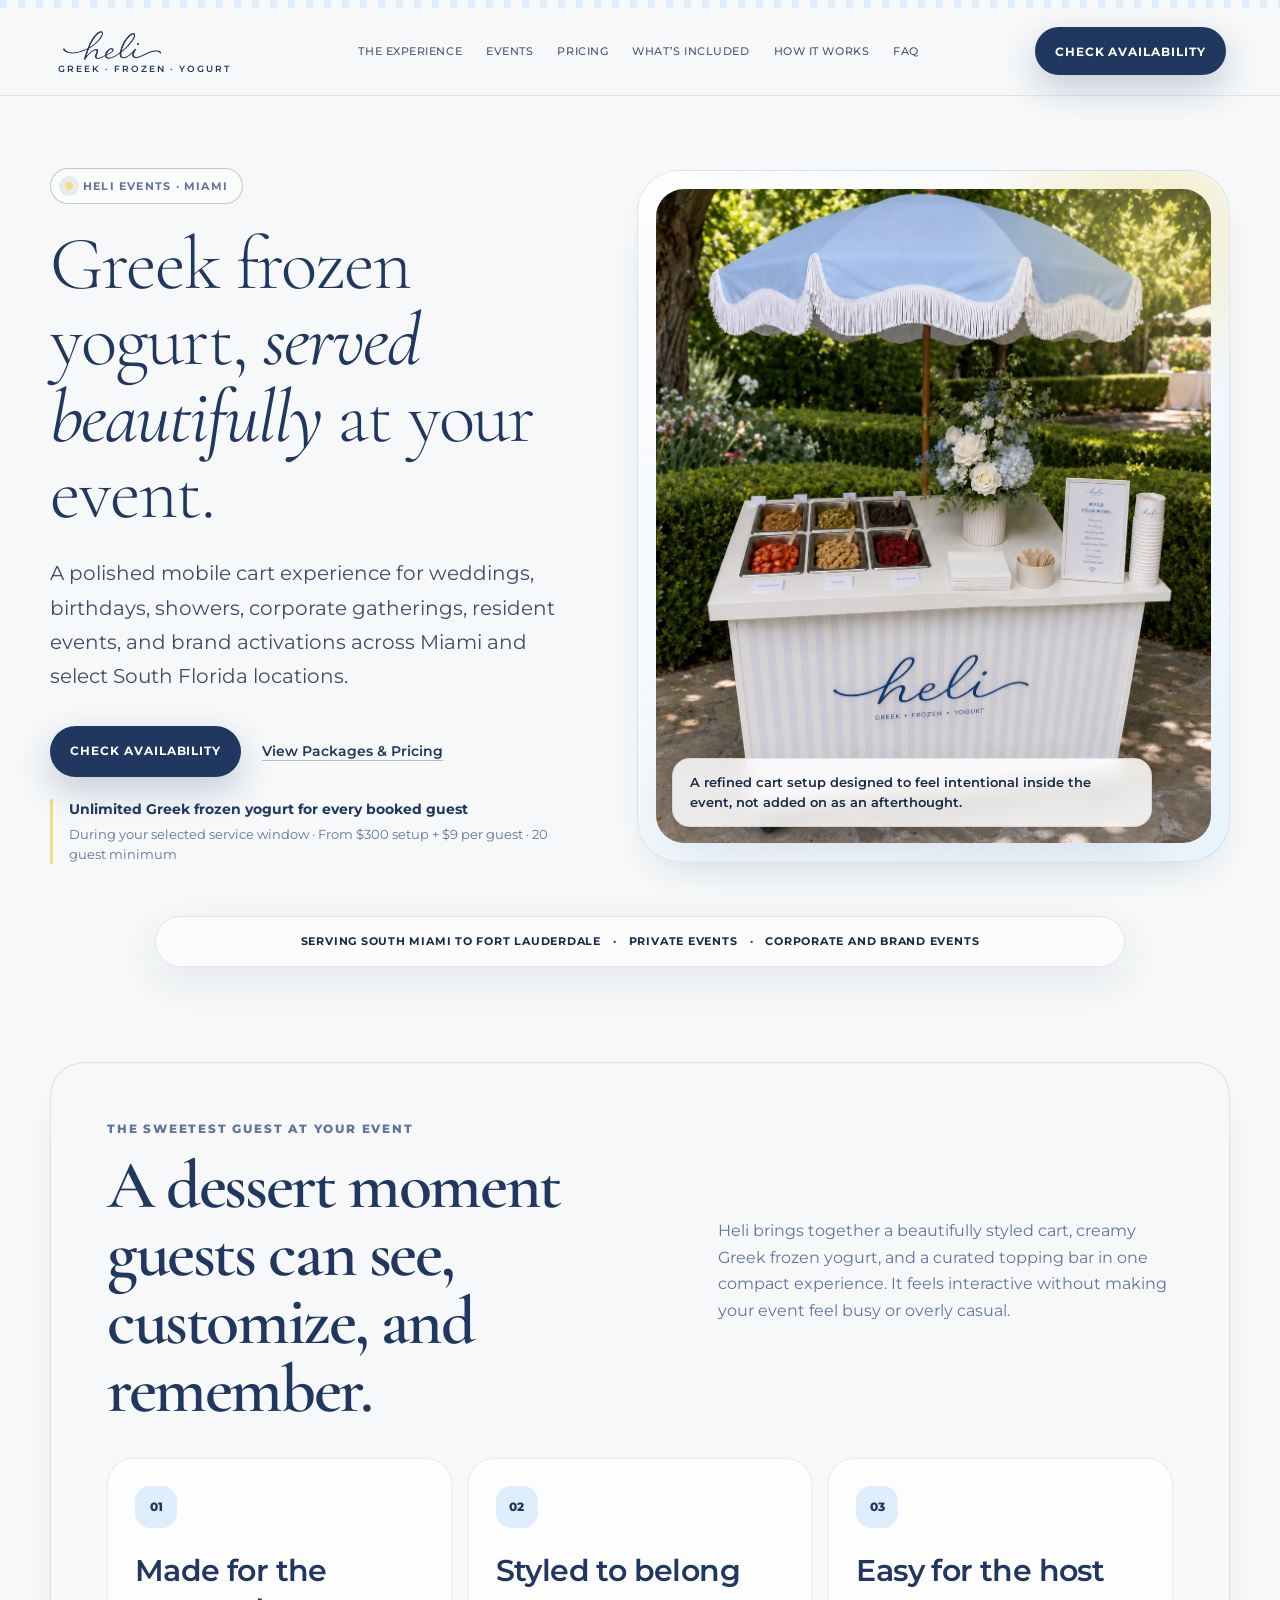
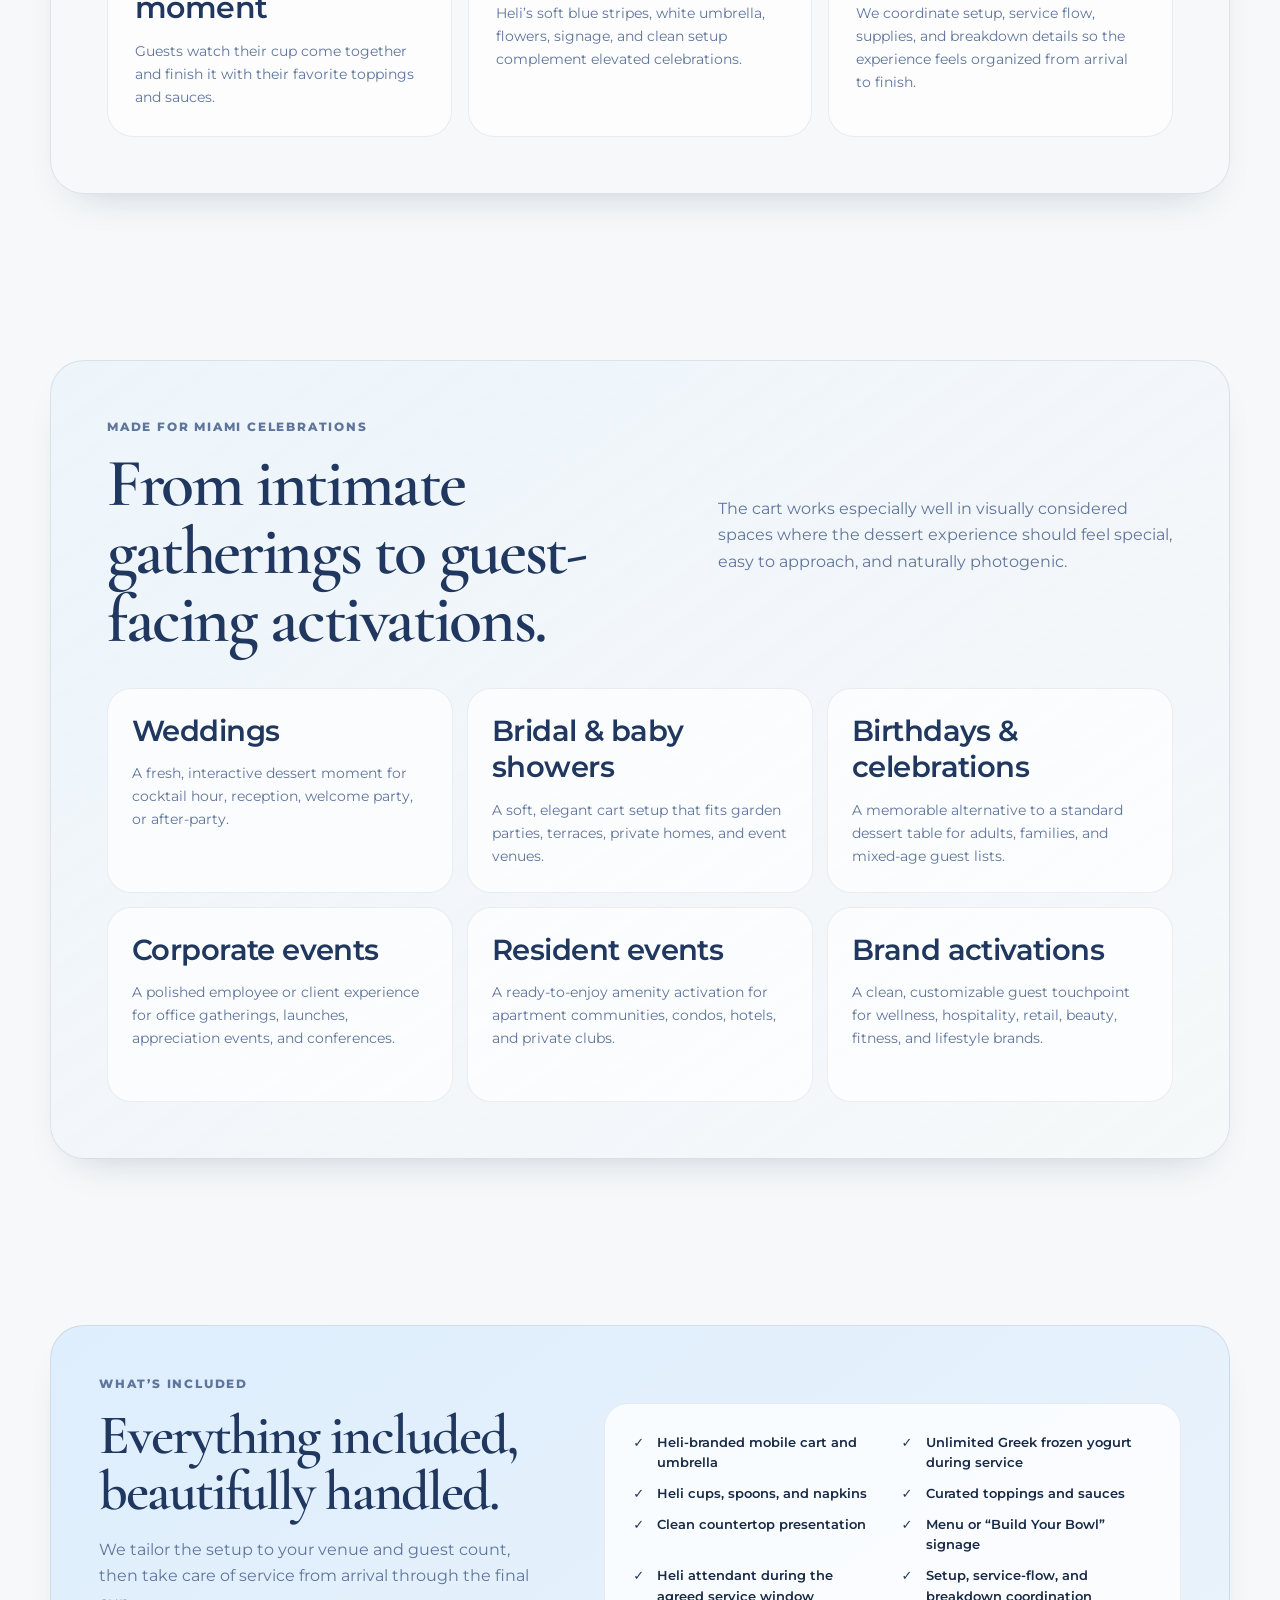
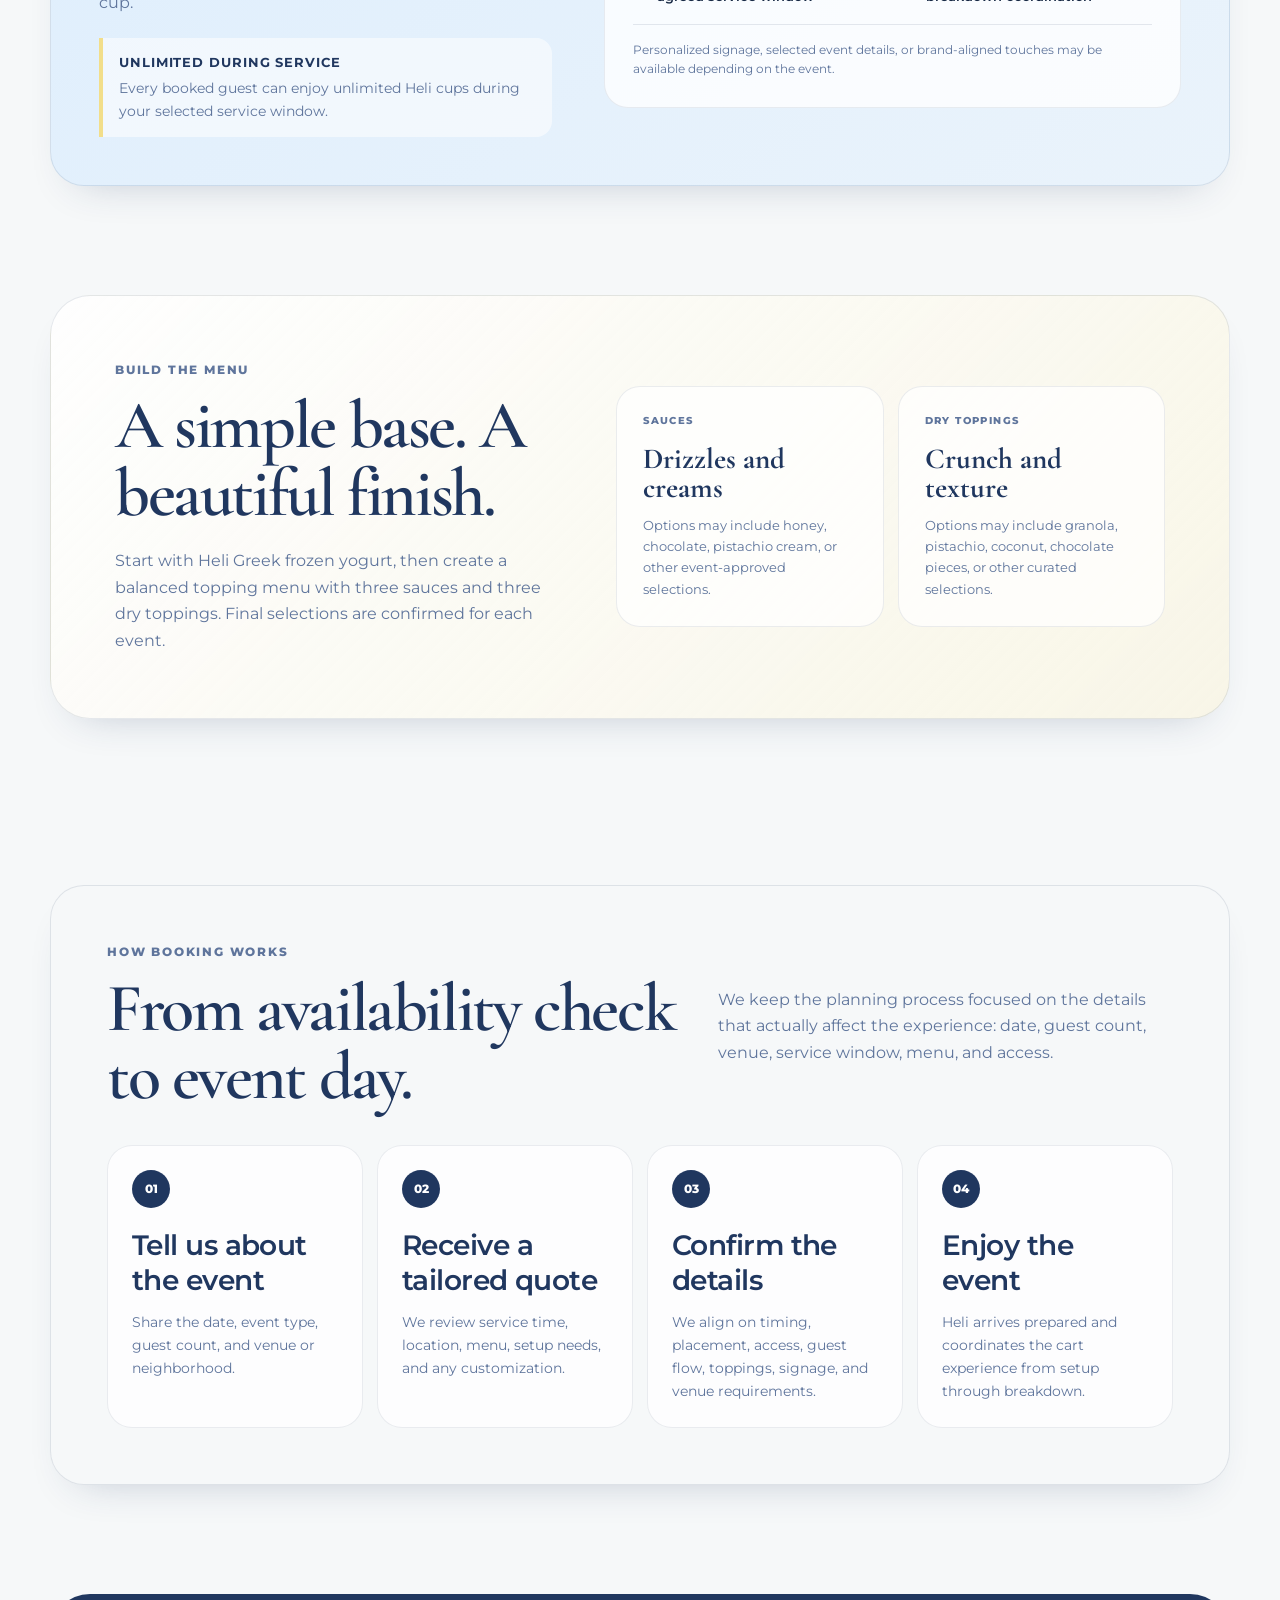
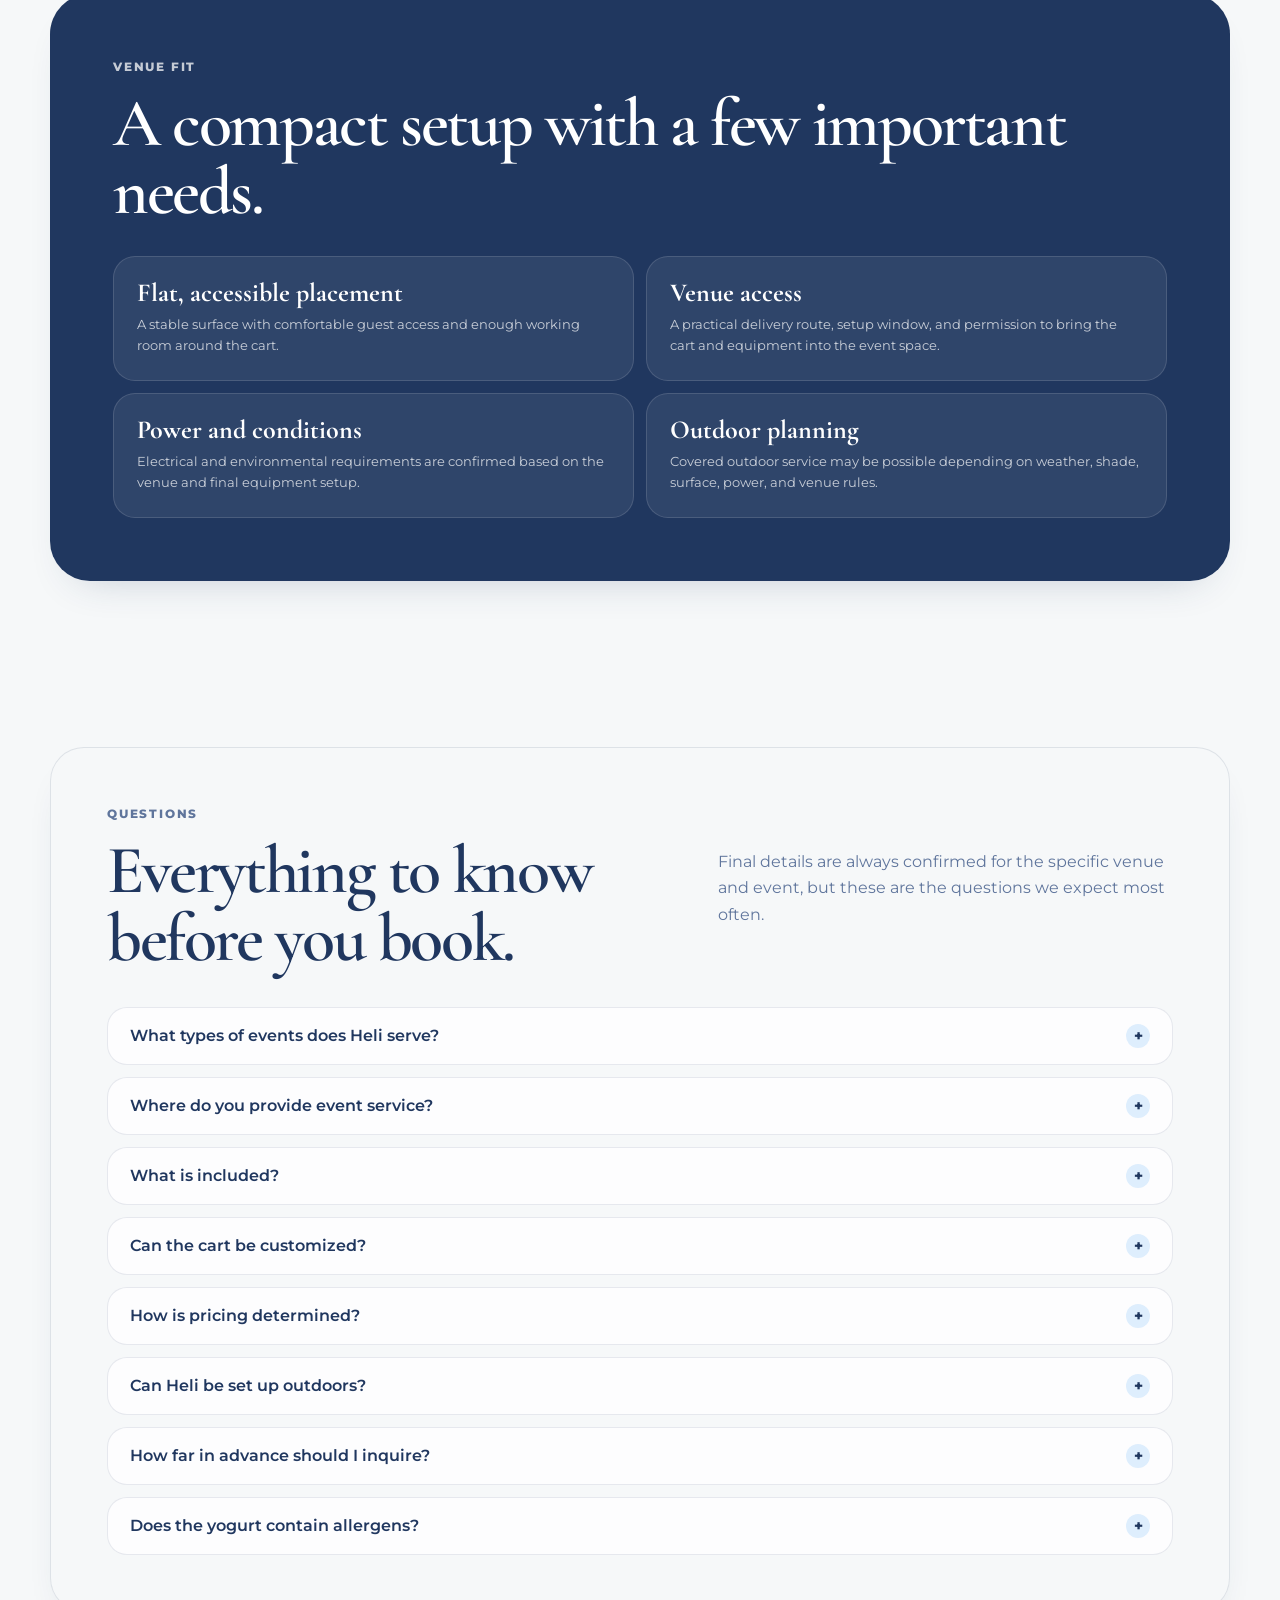
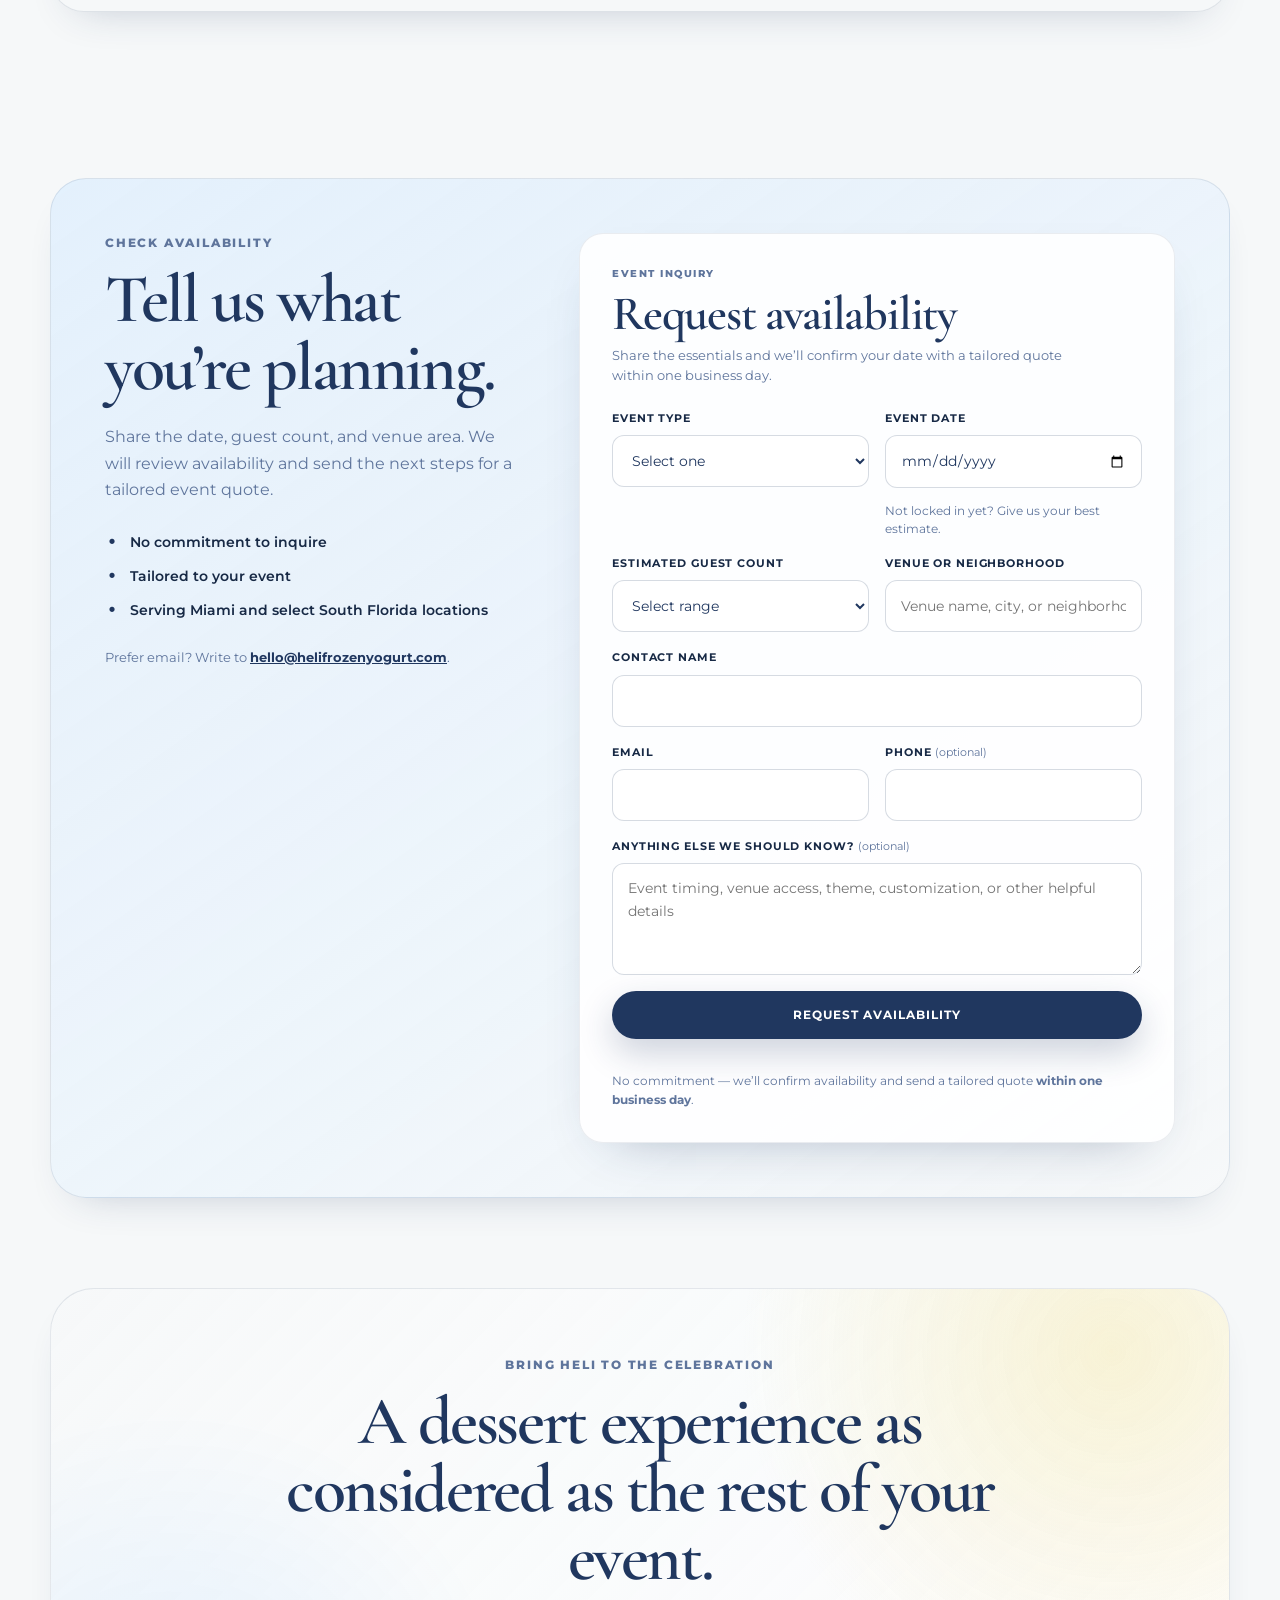
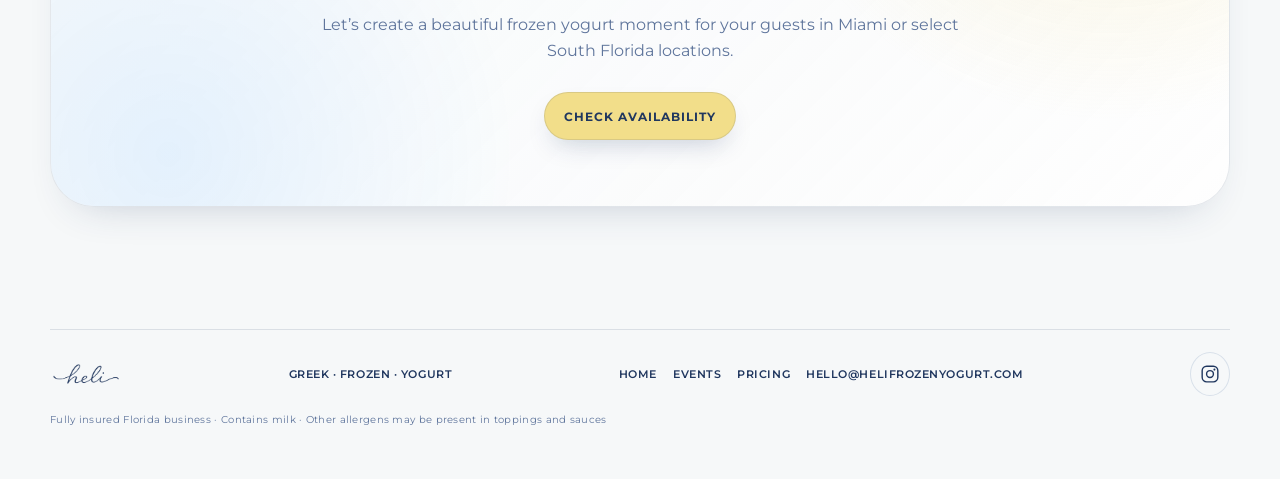
==== events/index.html @ 59d73d01 "Refine events page hierarchy and navigation" ====
<!doctype html>
<html lang="en">
<head>
  <meta charset="utf-8" />
  <meta name="viewport" content="width=device-width, initial-scale=1" />
  <title>Heli Events Miami | Greek Frozen Yogurt Cart</title>
  <meta name="description" content="Bring Heli's premium Greek frozen yogurt cart to weddings, birthdays, showers, corporate events, brand activations, and celebrations across Miami and select South Florida locations." />
  <meta name="theme-color" content="#20375F" />
  <link rel="canonical" href="https://helifrozenyogurt.com/events/" />

  <meta property="og:title" content="Heli Events Miami" />
  <meta property="og:description" content="A beautifully styled Greek frozen yogurt cart experience for weddings, celebrations, corporate gatherings, and brand events in Miami." />
  <meta property="og:type" content="website" />
  <meta property="og:url" content="https://helifrozenyogurt.com/events/" />
  <meta property="og:image" content="https://helifrozenyogurt.com/events/assets/heli-mobile-cart.jpg" />
  <meta property="og:image:width" content="1200" />
  <meta property="og:image:height" content="1500" />
  <meta property="og:image:alt" content="The Heli Greek frozen yogurt mobile cart styled for an outdoor event" />
  <meta name="twitter:card" content="summary_large_image" />

  <link rel="icon" href="../favicon.ico" sizes="any" />
  <link rel="icon" type="image/png" sizes="16x16" href="../assets/favicon-16x16.png" />
  <link rel="icon" type="image/png" sizes="32x32" href="../assets/favicon-32x32.png" />
  <link rel="icon" type="image/png" sizes="192x192" href="../assets/favicon-192x192.png" />
  <link rel="apple-touch-icon" sizes="180x180" href="../assets/apple-touch-icon.png" />

  <link rel="preconnect" href="https://fonts.googleapis.com" />
  <link rel="preconnect" href="https://fonts.gstatic.com" crossorigin />
  <link href="https://fonts.googleapis.com/css2?family=Cormorant+Garamond:ital,wght@0,300;0,400;0,500;0,600;1,400;1,500&family=Montserrat:wght@300;400;500;600;700&display=swap" rel="stylesheet" />
  <link rel="preload" as="image" href="assets/heli-mobile-cart.webp" fetchpriority="high" />
  <link rel="stylesheet" href="styles.css" />

  <script type="application/ld+json">
  {
    "@context": "https://schema.org",
    "@graph": [
      {
        "@type": "Organization",
        "@id": "https://helifrozenyogurt.com/#organization",
        "name": "Heli Frozen Yogurt",
        "url": "https://helifrozenyogurt.com/",
        "logo": "https://helifrozenyogurt.com/assets/heli-logo.png",
        "email": "hello@helifrozenyogurt.com",
        "sameAs": ["https://www.instagram.com/helifroyo/"]
      },
      {
        "@type": "Service",
        "name": "Heli Frozen Yogurt Event Cart",
        "provider": {"@id": "https://helifrozenyogurt.com/#organization"},
        "areaServed": ["Miami-Dade County", "Broward County"],
        "serviceType": "Greek frozen yogurt cart for private and corporate events",
        "url": "https://helifrozenyogurt.com/events/"
      },
      {
        "@type": "FAQPage",
        "mainEntity": [
          {
            "@type": "Question",
            "name": "What types of events does Heli serve?",
            "acceptedAnswer": {"@type": "Answer", "text": "Heli is available for weddings, birthdays, bridal and baby showers, corporate gatherings, resident events, wellness events, and brand activations."}
          },
          {
            "@type": "Question",
            "name": "What is included with the Heli event cart?",
            "acceptedAnswer": {"@type": "Answer", "text": "Each package includes the styled Heli cart, unlimited Greek frozen yogurt for every booked guest during the selected service window, cups, spoons, napkins, six curated toppings and sauces, setup, an event attendant, and breakdown."}
          },
          {
            "@type": "Question",
            "name": "Where does Heli provide event service?",
            "acceptedAnswer": {"@type": "Answer", "text": "Heli serves Miami-Dade and select Broward locations, generally from South Miami to Fort Lauderdale. Availability depends on the venue, date, and event logistics."}
          },
          {
            "@type": "Question",
            "name": "Can the cart be customized for an event?",
            "acceptedAnswer": {"@type": "Answer", "text": "Personalized signage, selected menu details, guest promotions, and brand-aligned event touches may be available depending on the event."}
          },
          {
            "@type": "Question",
            "name": "How is event pricing determined?",
            "acceptedAnswer": {"@type": "Answer", "text": "Standard event pricing is a $300 setup fee plus $9 per guest, with the service window determined by the selected package. Taxes, optional add-ons, travel outside Miami-Dade, and custom requirements may affect the final quote."}
          }
        ]
      }
    ]
  }
  </script>
</head>
<body>
  <a class="skip-link" href="#main">Skip to content</a>
  <div class="stripe-band" aria-hidden="true"></div>

  <header class="nav-wrap" id="siteHeader">
    <div class="page-shell">
      <nav class="nav" aria-label="Primary navigation">
        <a class="brand-lockup" href="../index.html" aria-label="Heli Frozen Yogurt homepage">
          <div>
            <picture>
              <source srcset="../assets/heli-logo.webp" type="image/webp" />
              <img class="brand-logo" src="../assets/heli-logo.png" alt="Heli" width="118" height="43" decoding="async" />
            </picture>
            <span class="brand-subtext">Greek · Frozen · Yogurt</span>
          </div>
        </a>

        <div class="nav-links" id="navLinks" aria-label="Page sections">
          <a href="#experience">The Experience</a>
          <a href="#events">Events</a>
          <a href="pricing/index.html">Pricing</a>
          <a href="#included">What’s Included</a>
          <a href="#process">How It Works</a>
          <a href="#faq">FAQ</a>
        </div>

        <div class="nav-actions">
          <button class="nav-toggle" id="navToggle" type="button" aria-label="Open menu" aria-expanded="false" aria-controls="navLinks">
            <span class="nav-toggle-bar"></span><span class="nav-toggle-bar"></span><span class="nav-toggle-bar"></span>
          </button>
          <a class="button button-primary nav-cta" href="#availability" data-cta="nav"><span class="cta-full">Check Availability</span><span class="cta-short">Book Heli</span></a>
        </div>
      </nav>
    </div>
  </header>

  <main id="main" tabindex="-1">
    <section class="hero" aria-labelledby="hero-title">
      <div class="page-shell hero-grid">
        <div class="hero-content">
          <div class="eyebrow"><span class="eyebrow-dot"></span> Heli Events · Miami</div>
          <h1 id="hero-title">Greek frozen yogurt, <em>served beautifully</em> at your event.</h1>
          <p class="hero-copy">A polished mobile cart experience for weddings, birthdays, showers, corporate gatherings, resident events, and brand activations across Miami and select South Florida locations.</p>
          <div class="hero-actions">
            <a class="button button-primary" href="#availability" data-cta="hero">Check Availability</a>
            <a class="button button-secondary" href="pricing/index.html" data-cta="hero-pricing">View Packages &amp; Pricing</a>
          </div>
          <p class="hero-summary">
            <strong>Unlimited Greek frozen yogurt for every booked guest</strong>
            <span>During your selected service window · From $300 setup + $9 per guest · 20 guest minimum</span>
          </p>
        </div>

        <figure class="hero-media" data-reveal>
          <picture class="cart-picture">
            <source srcset="assets/heli-mobile-cart.webp" type="image/webp" />
            <img
              id="heroCartImage"
              src="assets/heli-mobile-cart.jpg"
              alt="Heli Greek frozen yogurt mobile cart styled with an umbrella, toppings, cups, flowers, and event signage"
              width="1200"
              height="1500"
              fetchpriority="high"
              decoding="async"
              
            />
          </picture>
          <figcaption class="hero-media-label">A refined cart setup designed to feel intentional inside the event, not added on as an afterthought.</figcaption>
        </figure>
      </div>
    </section>

    <section class="service-strip" aria-label="Service area">
      <div class="page-shell">
        <div class="service-strip-inner" data-reveal>
          <span>Serving South Miami to Fort Lauderdale</span>
          <span aria-hidden="true">·</span>
          <span>Private events</span>
          <span aria-hidden="true">·</span>
          <span>Corporate and brand events</span>
        </div>
      </div>
    </section>

    <section id="experience">
      <div class="page-shell section-card">
        <div class="section-heading">
          <div>
            <p class="section-kicker">The Sweetest Guest at Your Event</p>
            <h2>A dessert moment guests can see, customize, and remember.</h2>
          </div>
          <p class="section-intro">Heli brings together a beautifully styled cart, creamy Greek frozen yogurt, and a curated topping bar in one compact experience. It feels interactive without making your event feel busy or overly casual.</p>
        </div>

        <div class="experience-grid">
          <article class="experience-card" data-reveal>
            <span class="card-number">01</span>
            <h3>Made for the moment</h3>
            <p>Guests watch their cup come together and finish it with their favorite toppings and sauces.</p>
          </article>
          <article class="experience-card" data-reveal>
            <span class="card-number">02</span>
            <h3>Styled to belong</h3>
            <p>Heli’s soft blue stripes, white umbrella, flowers, signage, and clean setup complement elevated celebrations.</p>
          </article>
          <article class="experience-card" data-reveal>
            <span class="card-number">03</span>
            <h3>Easy for the host</h3>
            <p>We coordinate setup, service flow, supplies, and breakdown details so the experience feels organized from arrival to finish.</p>
          </article>
        </div>
      </div>
    </section>

    <section id="events">
      <div class="page-shell section-card section-card-soft">
        <div class="section-heading">
          <div>
            <p class="section-kicker">Made for Miami Celebrations</p>
            <h2>From intimate gatherings to guest-facing activations.</h2>
          </div>
          <p class="section-intro">The cart works especially well in visually considered spaces where the dessert experience should feel special, easy to approach, and naturally photogenic.</p>
        </div>

        <div class="event-grid">
          <article class="event-card" data-reveal><h3>Weddings</h3><p>A fresh, interactive dessert moment for cocktail hour, reception, welcome party, or after-party.</p></article>
          <article class="event-card" data-reveal><h3>Bridal &amp; baby showers</h3><p>A soft, elegant cart setup that fits garden parties, terraces, private homes, and event venues.</p></article>
          <article class="event-card" data-reveal><h3>Birthdays &amp; celebrations</h3><p>A memorable alternative to a standard dessert table for adults, families, and mixed-age guest lists.</p></article>
          <article class="event-card" data-reveal><h3>Corporate events</h3><p>A polished employee or client experience for office gatherings, launches, appreciation events, and conferences.</p></article>
          <article class="event-card" data-reveal><h3>Resident events</h3><p>A ready-to-enjoy amenity activation for apartment communities, condos, hotels, and private clubs.</p></article>
          <article class="event-card" data-reveal><h3>Brand activations</h3><p>A clean, customizable guest touchpoint for wellness, hospitality, retail, beauty, fitness, and lifestyle brands.</p></article>
        </div>
      </div>
    </section>

    <section id="included">
      <div class="page-shell included-layout">
        <div class="included-copy" data-reveal>
          <p class="section-kicker">What’s Included</p>
          <h2>Everything included, beautifully handled.</h2>
          <p class="section-intro">We tailor the setup to your venue and guest count, then take care of service from arrival through the final cup.</p>
          <div class="included-callout">
            <strong>Unlimited during service</strong>
            <span>Every booked guest can enjoy unlimited Heli cups during your selected service window.</span>
          </div>
        </div>

        <div class="included-list" data-reveal>
          <ul>
            <li>Heli-branded mobile cart and umbrella</li>
            <li>Unlimited Greek frozen yogurt during service</li>
            <li>Heli cups, spoons, and napkins</li>
            <li>Curated toppings and sauces</li>
            <li>Clean countertop presentation</li>
            <li>Menu or “Build Your Bowl” signage</li>
            <li>Heli attendant during the agreed service window</li>
            <li>Setup, service-flow, and breakdown coordination</li>
          </ul>
          <p class="included-note">Personalized signage, selected event details, or brand-aligned touches may be available depending on the event.</p>
        </div>
      </div>
    </section>

    <section class="menu-section" aria-labelledby="menu-title">
      <div class="page-shell menu-card">
        <div>
          <p class="section-kicker">Build the Menu</p>
          <h2 id="menu-title">A simple base. A beautiful finish.</h2>
          <p>Start with Heli Greek frozen yogurt, then create a balanced topping menu with three sauces and three dry toppings. Final selections are confirmed for each event.</p>
        </div>
        <div class="menu-columns" data-reveal>
          <div class="menu-column">
            <span class="menu-label">Sauces</span>
            <strong>Drizzles and creams</strong>
            <p>Options may include honey, chocolate, pistachio cream, or other event-approved selections.</p>
          </div>
          <div class="menu-column">
            <span class="menu-label">Dry toppings</span>
            <strong>Crunch and texture</strong>
            <p>Options may include granola, pistachio, coconut, chocolate pieces, or other curated selections.</p>
          </div>
        </div>
      </div>
    </section>

    <section id="process">
      <div class="page-shell section-card">
        <div class="section-heading">
          <div>
            <p class="section-kicker">How Booking Works</p>
            <h2>From availability check to event day.</h2>
          </div>
          <p class="section-intro">We keep the planning process focused on the details that actually affect the experience: date, guest count, venue, service window, menu, and access.</p>
        </div>

        <div class="process-grid">
          <article class="process-card" data-reveal><span class="step-number">01</span><h3>Tell us about the event</h3><p>Share the date, event type, guest count, and venue or neighborhood.</p></article>
          <article class="process-card" data-reveal><span class="step-number">02</span><h3>Receive a tailored quote</h3><p>We review service time, location, menu, setup needs, and any customization.</p></article>
          <article class="process-card" data-reveal><span class="step-number">03</span><h3>Confirm the details</h3><p>We align on timing, placement, access, guest flow, toppings, signage, and venue requirements.</p></article>
          <article class="process-card" data-reveal><span class="step-number">04</span><h3>Enjoy the event</h3><p>Heli arrives prepared and coordinates the cart experience from setup through breakdown.</p></article>
        </div>
      </div>
    </section>

    <section class="fit-section" aria-labelledby="fit-title">
      <div class="page-shell fit-card">
        <div>
          <p class="section-kicker">Venue Fit</p>
          <h2 id="fit-title">A compact setup with a few important needs.</h2>
        </div>
        <div class="fit-grid">
          <div><strong>Flat, accessible placement</strong><span>A stable surface with comfortable guest access and enough working room around the cart.</span></div>
          <div><strong>Venue access</strong><span>A practical delivery route, setup window, and permission to bring the cart and equipment into the event space.</span></div>
          <div><strong>Power and conditions</strong><span>Electrical and environmental requirements are confirmed based on the venue and final equipment setup.</span></div>
          <div><strong>Outdoor planning</strong><span>Covered outdoor service may be possible depending on weather, shade, surface, power, and venue rules.</span></div>
        </div>
      </div>
    </section>

    <section id="faq">
      <div class="page-shell section-card">
        <div class="section-heading">
          <div>
            <p class="section-kicker">Questions</p>
            <h2>Everything to know before you book.</h2>
          </div>
          <p class="section-intro">Final details are always confirmed for the specific venue and event, but these are the questions we expect most often.</p>
        </div>

        <div class="faq-list">
          <details class="faq-item" data-reveal>
            <summary class="faq-question">What types of events does Heli serve? <span class="faq-icon">+</span></summary>
            <p class="faq-answer">Heli is available for weddings, birthdays, bridal and baby showers, corporate gatherings, resident events, wellness events, and brand activations.</p>
          </details>
          <details class="faq-item" data-reveal>
            <summary class="faq-question">Where do you provide event service? <span class="faq-icon">+</span></summary>
            <p class="faq-answer">We serve Miami-Dade and select Broward locations, generally from South Miami to Fort Lauderdale. Availability depends on the venue, date, and event logistics.</p>
          </details>
          <details class="faq-item" data-reveal>
            <summary class="faq-question">What is included? <span class="faq-icon">+</span></summary>
            <p class="faq-answer">Each package includes the styled Heli cart, unlimited Greek frozen yogurt for every booked guest during the selected service window, cups, spoons, napkins, six curated toppings and sauces, setup, an event attendant, and breakdown.</p>
          </details>
          <details class="faq-item" data-reveal>
            <summary class="faq-question">Can the cart be customized? <span class="faq-icon">+</span></summary>
            <p class="faq-answer">Personalized signage, selected menu details, guest promotions, and brand-aligned event touches may be available depending on the event.</p>
          </details>
          <details class="faq-item" data-reveal>
            <summary class="faq-question">How is pricing determined? <span class="faq-icon">+</span></summary>
            <p class="faq-answer">Standard event pricing is a $300 setup fee plus $9 per guest, with the service window determined by the selected package. Taxes, optional add-ons, travel outside Miami-Dade, and custom requirements may affect the final quote. <a href="pricing/index.html"><strong>See packages and pricing.</strong></a></p>
          </details>
          <details class="faq-item" data-reveal>
            <summary class="faq-question">Can Heli be set up outdoors? <span class="faq-icon">+</span></summary>
            <p class="faq-answer">Covered outdoor service may be possible depending on weather, shade, a flat surface, access, power, and venue requirements. We confirm the setup during planning.</p>
          </details>
          <details class="faq-item" data-reveal>
            <summary class="faq-question">How far in advance should I inquire? <span class="faq-icon">+</span></summary>
            <p class="faq-answer">Availability varies by date and event logistics, so earlier inquiries are recommended. You can still submit a request for a near-term event and we will confirm whether the date is available.</p>
          </details>
          <details class="faq-item" data-reveal>
            <summary class="faq-question">Does the yogurt contain allergens? <span class="faq-icon">+</span></summary>
            <p class="faq-answer">The frozen yogurt contains milk. Toppings and sauces may contain or be exposed to other common allergens. Ingredient and allergen details can be reviewed during menu planning.</p>
          </details>
        </div>
      </div>
    </section>

    <section class="availability-section" id="availability">
      <div class="page-shell availability-card">
        <div class="availability-copy">
          <p class="section-kicker">Check Availability</p>
          <h2>Tell us what you’re planning.</h2>
          <p>Share the date, guest count, and venue area. We will review availability and send the next steps for a tailored event quote.</p>
          <div class="availability-points">
            <span>No commitment to inquire</span>
            <span>Tailored to your event</span>
            <span>Serving Miami and select South Florida locations</span>
          </div>
          <p class="email-fallback">Prefer email? Write to <a href="mailto:hello@helifrozenyogurt.com">hello@helifrozenyogurt.com</a>.</p>
        </div>

        <aside class="inquiry-card" aria-labelledby="eventFormTitle">
          <div class="form-heading">
            <p>Event inquiry</p>
            <h3 id="eventFormTitle">Request availability</h3>
            <span>Share the essentials and we’ll confirm your date with a tailored quote within one business day.</span>
          </div>
          <form class="lead-form" id="heliEventForm" novalidate>
            <div class="form-grid-2">
              <div class="form-row">
                <label for="eventType">Event type</label>
                <select id="eventType" name="eventType" required>
                  <option value="" disabled selected>Select one</option>
                  <option>Wedding</option>
                  <option>Bridal or baby shower</option>
                  <option>Birthday or private celebration</option>
                  <option>Corporate event</option>
                  <option>Resident or community event</option>
                  <option>Brand activation</option>
                  <option>Wellness or fitness event</option>
                  <option>Other</option>
                </select>
              </div>
              <div class="form-row">
                <label for="eventDate">Event date</label>
                <input type="date" id="eventDate" name="eventDate" required />
                <p class="field-hint">Not locked in yet? Give us your best estimate.</p>
              </div>
            </div>

            <div class="form-grid-2">
              <div class="form-row">
                <label for="guestCount">Estimated guest count</label>
                <select id="guestCount" name="guestCount" required>
                  <option value="" disabled selected>Select range</option>
                  <option>Under 50</option>
                  <option>50–100</option>
                  <option>101–150</option>
                  <option>151–250</option>
                  <option>More than 250</option>
                  <option>Not sure yet</option>
                </select>
              </div>
              <div class="form-row">
                <label for="venueArea">Venue or neighborhood</label>
                <input type="text" id="venueArea" name="venueArea" placeholder="Venue name, city, or neighborhood" required />
              </div>
            </div>

            <div class="form-row">
              <label for="contactName">Contact name</label>
              <input type="text" id="contactName" name="contactName" autocomplete="name" required />
            </div>

            <div class="form-grid-2">
              <div class="form-row">
                <label for="contactEmail">Email</label>
                <input type="email" id="contactEmail" name="contactEmail" autocomplete="email" required />
              </div>
              <div class="form-row">
                <label for="contactPhone">Phone <span class="optional">(optional)</span></label>
                <input type="tel" id="contactPhone" name="contactPhone" autocomplete="tel" />
              </div>
            </div>

            <div class="form-row">
              <label for="eventDetails">Anything else we should know? <span class="optional">(optional)</span></label>
              <textarea id="eventDetails" name="eventDetails" placeholder="Event timing, venue access, theme, customization, or other helpful details"></textarea>
            </div>

            <input type="text" name="website" tabindex="-1" autocomplete="off" aria-hidden="true" class="honeypot" />
            <button type="submit" class="button button-primary" data-cta="form-submit">Request Availability</button>
            <p class="form-status" id="heliEventStatus" role="status" aria-live="polite"></p>
            <p class="form-note">No commitment — we’ll confirm availability and send a tailored quote <strong>within one business day</strong>.</p>
          </form>

          <div class="form-success" id="heliEventSuccess" hidden>
            <div class="form-success-mark" aria-hidden="true">✓</div>
            <h3 class="form-success-title">Thank you.</h3>
            <p class="form-success-text">We received your event details and will reply with availability and a tailored quote within one business day. If it’s urgent, email <a href="mailto:hello@helifrozenyogurt.com">hello@helifrozenyogurt.com</a>.</p>
          </div>
        </aside>
      </div>
    </section>

    <section class="closing-cta">
      <div class="page-shell cta-card" data-reveal>
        <p class="section-kicker">Bring Heli to the Celebration</p>
        <h2>A dessert experience as considered as the rest of your event.</h2>
        <p>Let’s create a beautiful frozen yogurt moment for your guests in Miami or select South Florida locations.</p>
        <a class="button button-butter" href="#availability">Check Availability</a>
      </div>
    </section>
  </main>

  <footer>
    <div class="page-shell footer-inner">
      <picture>
        <source srcset="../assets/heli-logo.webp" type="image/webp" />
        <img class="footer-logo" src="../assets/heli-logo.png" alt="Heli" width="72" height="26" loading="lazy" decoding="async" />
      </picture>
      <span>Greek · Frozen · Yogurt</span>
      <div class="footer-links">
        <a href="../index.html">Home</a>
        <a href="#availability">Events</a>
        <a href="pricing/index.html">Pricing</a>
        <a href="mailto:hello@helifrozenyogurt.com">hello@helifrozenyogurt.com</a>
      </div>
      <a class="social-link" href="https://instagram.com/helifroyo" target="_blank" rel="noopener" aria-label="Heli on Instagram, @helifroyo">
        <svg width="20" height="20" viewBox="0 0 24 24" fill="none" aria-hidden="true" focusable="false">
          <rect x="2.6" y="2.6" width="18.8" height="18.8" rx="5.4" stroke="currentColor" stroke-width="1.7"/>
          <circle cx="12" cy="12" r="4.1" stroke="currentColor" stroke-width="1.7"/>
          <circle cx="17.3" cy="6.7" r="1.25" fill="currentColor"/>
        </svg>
      </a>
      <span class="footer-disclosure">Fully insured Florida business · Contains milk · Other allergens may be present in toppings and sauces</span>
    </div>
  </footer>

  <script src="analytics.js"></script>
  <script src="script.js"></script>
</body>
</html>
---- events/styles.css ----
:root {
  --navy: #20375F;
  --navy-deep: #172945;
  --stripe-white: #F6F8F9;
  --ice: #EAF3FB;
  --powder: #DEEEFD;
  --soft-blue: #DBEDFD;
  --mist: #D9E1EA;
  --slate: #5F759C;
  --slate-100: #E7ECF2;
  --butter: #F2DE8A;
  --butter-tint: #FBF3D2;
  --white: #FFFFFF;
  --ink: #20375F;
  --muted: #5F759C;
  --shadow: 0 20px 44px -28px rgba(32, 55, 95, .30);
  --radius-lg: 34px;
  --radius-md: 22px;
  --radius-sm: 16px;
  --max: 1180px;
}

* { box-sizing: border-box; }

.skip-link {
  position: absolute;
  left: 16px;
  top: -100px;
  z-index: 200;
  padding: 12px 20px;
  min-height: 44px;
  display: inline-flex;
  align-items: center;
  border-radius: 999px;
  background: var(--navy);
  color: #FFFFFF;
  font-size: 13px;
  font-weight: 600;
  letter-spacing: .08em;
  text-transform: uppercase;
  transition: top .18s ease;
}
.skip-link:focus { top: 16px; }
/* overflow-x: clip prevents horizontal scroll WITHOUT creating a scroll
   container, so `position: sticky` on .nav-wrap keeps working. `hidden`
   silently broke the sticky header. Do not change back to hidden. */
html { scroll-behavior: smooth; overflow-x: clip; }
body {
  margin: 0;
  color: var(--ink);
  font-family: "Montserrat", system-ui, -apple-system, BlinkMacSystemFont, "Segoe UI", sans-serif;
  background: var(--stripe-white);
  line-height: 1.65;
  overflow-x: clip;
}
a { color: inherit; text-decoration: none; }
img { display: block; max-width: 100%; }
picture { display: block; }
button, input, select, textarea { font: inherit; }

.stripe-band {
  height: 8px;
  width: 100%;
  background: repeating-linear-gradient(90deg, var(--powder) 0 7px, var(--stripe-white) 7px 18px);
}
.page-shell { width: min(var(--max), calc(100% - 38px)); margin: 0 auto; }

.nav-wrap {
  position: sticky;
  top: 0;
  z-index: 40;
  border-bottom: 1px solid rgba(32,55,95,.10);
  background: var(--stripe-white);
}
.nav {
  display: flex;
  align-items: center;
  justify-content: space-between;
  gap: 18px;
  min-height: 86px;
  padding: 10px 4px;
}
.brand-lockup { display: flex; align-items: center; min-width: 184px; padding: 8px 12px 8px 4px; }
.brand-logo { width: 108px; height: auto; }
.brand-subtext { display: block; margin-top: -3px; color: var(--navy); font-size: 9px; font-weight: 600; letter-spacing: .22em; text-transform: uppercase; white-space: nowrap; }
.nav-links { display: flex; align-items: center; gap: 20px; color: var(--navy-deep); font-size: 11px; font-weight: 500; letter-spacing: .05em; text-transform: uppercase; }
.nav-links a { display: inline-flex; align-items: center; min-height: 44px; padding: 0 2px; opacity: .76; transition: opacity .2s ease; }
.nav-links a:hover, .nav-links a:focus-visible { opacity: 1; }
.nav-actions { display: flex; align-items: center; gap: 10px; }
.nav-cta .cta-short { display: none; }
.nav-toggle { display: none; flex-direction: column; justify-content: center; gap: 4px; width: 42px; height: 42px; padding: 0; border: 1px solid var(--mist); border-radius: 12px; background: rgba(255,255,255,.65); cursor: pointer; }
.nav-toggle-bar { display: block; width: 18px; height: 2px; margin: 0 auto; border-radius: 2px; background: var(--navy); transition: transform .2s ease, opacity .2s ease; }
#siteHeader.nav-open .nav-toggle-bar:nth-child(1) { transform: translateY(6px) rotate(45deg); }
#siteHeader.nav-open .nav-toggle-bar:nth-child(2) { opacity: 0; }
#siteHeader.nav-open .nav-toggle-bar:nth-child(3) { transform: translateY(-6px) rotate(-45deg); }

.button {
  min-height: 44px;
  display: inline-flex;
  align-items: center;
  justify-content: center;
  gap: 9px;
  min-height: 48px;
  padding: 13px 19px;
  border: 1px solid transparent;
  border-radius: 999px;
  font-size: 12px;
  font-weight: 700;
  letter-spacing: .08em;
  text-transform: uppercase;
  white-space: nowrap;
  cursor: pointer;
  transition: transform .2s ease, box-shadow .2s ease, background .2s ease;
}
.button:hover { transform: translateY(-2px); }
.button:focus-visible, summary:focus-visible, a:focus-visible { outline: 3px solid rgba(95,117,156,.38); outline-offset: 3px; }
.button-primary { color: var(--white); background: var(--navy); box-shadow: 0 14px 34px rgba(32,55,95,.22); }
.button-primary:hover { background: var(--navy-deep); }
.button-butter { color: var(--navy); background: var(--butter); border-color: rgba(32,55,95,.12); box-shadow: 0 12px 26px -10px rgba(32,55,95,.26); }
.button-butter:hover { background: #ECD675; }
.button-secondary { padding-inline: 8px; color: var(--navy); background: transparent; font-size: 14px; font-weight: 600; letter-spacing: 0; text-decoration: underline; text-decoration-color: rgba(32,55,95,.3); text-transform: none; text-underline-offset: 4px; }
.button-secondary:hover { transform: none; text-decoration-color: var(--navy); }
button.button {
  min-height: 44px; width: 100%; }
button:disabled { cursor: wait; opacity: .72; }

.hero { padding: 72px 0 52px; }
.hero-grid { display: grid; grid-template-columns: minmax(0, .93fr) minmax(420px, 1.07fr); gap: clamp(36px, 6vw, 72px); align-items: center; }
.eyebrow { display: inline-flex; align-items: center; gap: 10px; margin-bottom: 22px; padding: 8px 14px; border: 1px solid rgba(32,55,95,.26); border-radius: 999px; background: rgba(255,255,255,.55); color: var(--slate); font-size: 11px; font-weight: 700; letter-spacing: .11em; text-transform: uppercase; }
.eyebrow-dot { width: 8px; height: 8px; border-radius: 999px; background: var(--butter); box-shadow: 0 0 0 6px rgba(32,55,95,.08); }
h1, h2 { margin: 0; color: var(--navy); font-family: "Cormorant Garamond", Georgia, serif; line-height: 1; font-weight: 600; }
/* Cormorant is high-contrast and gets fragile below ~1.5rem. Card-level
   headings use Montserrat SemiBold per the brand type scale. */
h3 { margin: 0; color: var(--navy); font-family: "Montserrat", system-ui, sans-serif; line-height: 1.25; font-weight: 600; letter-spacing: -.01em; }
h1 { max-width: 700px; font-size: clamp(46px, 5.9vw, 78px); font-weight: 300; letter-spacing: -.025em; line-height: 1.01; }
h1 em { font-weight: 400; }
h2 { font-size: clamp(42px, 5.6vw, 68px); letter-spacing: -.035em; }
h3 { font-size: 30px; letter-spacing: -.02em; }
.hero-copy { max-width: 650px; margin: 25px 0 0; color: #3e4d64; font-size: clamp(17px, 2vw, 20px); line-height: 1.72; }
.hero-actions { display: flex; flex-wrap: wrap; gap: 12px; margin-top: 32px; }
.hero-microcopy { margin: 14px 0 0; color: var(--muted); font-size: 13px; font-weight: 500; }

.hero-summary { display: grid; gap: 5px; max-width: 610px; margin: 22px 0 0; padding-left: 16px; border-left: 3px solid var(--butter); }
.hero-summary strong { color: var(--navy); font-size: 14px; line-height: 1.45; }
.hero-summary span { color: var(--muted); font-size: 13px; line-height: 1.55; }

.field-hint { margin: 6px 0 0; color: var(--muted); font-size: 12px; line-height: 1.5; }
.hero-media { position: relative; min-height: 690px; margin: 0; padding: 18px; overflow: hidden; border: 1px solid rgba(32,55,95,.11); border-radius: 42px; background: linear-gradient(145deg, rgba(255,255,255,.76), rgba(222,238,253,.56)); box-shadow: var(--shadow); }
.hero-media::before { content: ""; position: absolute; width: 360px; height: 360px; top: -120px; right: -100px; border-radius: 50%; background: radial-gradient(circle, rgba(242,222,138,.46), rgba(242,222,138,0) 70%); }
.cart-picture { width: 100%; height: 100%; }
.hero-media img { width: 100%; height: 654px; border-radius: 28px; object-fit: cover; object-position: center; }
.hero-media-label { position: absolute; left: 34px; right: 34px; bottom: 34px; max-width: 480px; padding: 14px 17px; border: 1px solid rgba(32,55,95,.10); border-radius: 18px; background: rgba(255,255,255,.86); box-shadow: 0 18px 42px rgba(32,55,95,.12); color: var(--navy-deep); font-size: 13px; font-weight: 600; line-height: 1.5; backdrop-filter: blur(10px); }

.service-strip { padding: 0 0 12px; }
.service-strip-inner { display: flex; align-items: center; justify-content: center; flex-wrap: wrap; gap: 12px; max-width: 970px; margin: 0 auto; padding: 15px 22px; border: 1px solid rgba(32,55,95,.11); border-radius: 999px; background: rgba(255,255,255,.62); box-shadow: 0 14px 40px rgba(32,55,95,.08); color: var(--navy-deep); font-size: 11px; font-weight: 700; letter-spacing: .07em; text-align: center; text-transform: uppercase; }

section { padding: clamp(64px, 6.5vw, 96px) 0; }
.section-card { padding: clamp(28px, 5vw, 56px); border: 1px solid rgba(32,55,95,.11); border-radius: var(--radius-lg); background: rgba(246,248,249,.88); box-shadow: var(--shadow); }
.section-card-soft { background: linear-gradient(145deg, rgba(234,243,251,.76), rgba(246,248,249,.9)); }
.section-heading { display: grid; grid-template-columns: 1fr minmax(290px, 455px); gap: 32px; align-items: center; margin-bottom: 34px; }
.section-kicker { margin: 0 0 13px; color: var(--slate); font-size: 12px; font-weight: 800; letter-spacing: .15em; text-transform: uppercase; }
.section-intro { margin: 0; color: var(--muted); font-size: 16px; }

.experience-grid { display: grid; grid-template-columns: repeat(3, 1fr); gap: 16px; }
.experience-card { min-height: 260px; padding: 27px; border: 1px solid rgba(32,55,95,.09); border-radius: 26px; background: rgba(255,255,255,.72); }
.card-number { display: inline-flex; align-items: center; justify-content: center; width: 42px; height: 42px; margin-bottom: 24px; border-radius: 15px; background: var(--powder); color: var(--navy); font-size: 12px; font-weight: 800; }
.experience-card p, .event-card p, .process-card p { margin: 13px 0 0; color: var(--muted); font-size: 14px; }

.event-grid { display: grid; grid-template-columns: repeat(3, 1fr); gap: 14px; }
.event-card { min-height: 195px; padding: 24px; border: 1px solid rgba(32,55,95,.08); border-radius: 24px; background: rgba(255,255,255,.68); }
.event-card h3 { font-size: 29px; }

.included-layout { display: grid; grid-template-columns: .88fr 1.12fr; gap: clamp(28px, 4.5vw, 52px); align-items: center; padding: clamp(28px, 4vw, 48px); border: 1px solid rgba(32,55,95,.11); border-radius: 34px; background: linear-gradient(145deg, var(--powder), var(--ice)); box-shadow: var(--shadow); }
.included-copy h2 { max-width: 560px; font-size: clamp(38px, 4.6vw, 56px); }
.included-copy .section-intro { margin-top: 18px; }
.included-callout { display: grid; gap: 3px; margin-top: 22px; padding: 14px 16px; border-left: 4px solid var(--butter); border-radius: 0 16px 16px 0; background: rgba(255,255,255,.55); }
.included-callout strong { color: var(--navy); font-size: 13px; letter-spacing: .07em; text-transform: uppercase; }
.included-callout span { color: var(--muted); font-size: 14px; }
.included-list { padding: clamp(20px, 3vw, 28px); border: 1px solid rgba(32,55,95,.09); border-radius: 24px; background: rgba(255,255,255,.78); }
.included-list ul { display: grid; grid-template-columns: 1fr 1fr; gap: 11px 18px; margin: 0; padding: 0; list-style: none; }
.included-list li { position: relative; padding-left: 24px; color: var(--navy-deep); font-size: 13px; font-weight: 600; line-height: 1.55; }
.included-list li::before { content: "✓"; position: absolute; left: 0; top: 0; color: var(--navy); font-weight: 800; }
.included-note { margin: 18px 0 0; padding-top: 15px; border-top: 1px solid rgba(32,55,95,.11); color: var(--muted); font-size: 12px; }

.menu-section { padding-top: clamp(16px, 2vw, 28px); }
.menu-card { display: grid; grid-template-columns: .88fr 1.12fr; gap: clamp(30px, 6vw, 70px); align-items: center; padding: clamp(30px, 6vw, 64px); border: 1px solid rgba(32,55,95,.11); border-radius: 40px; background: linear-gradient(135deg, rgba(255,255,255,.84), rgba(251,243,210,.46)); box-shadow: var(--shadow); }
.menu-card > div:first-child > p:last-child { max-width: 620px; margin: 20px 0 0; color: var(--muted); }
.menu-columns { display: grid; grid-template-columns: 1fr 1fr; gap: 14px; }
.menu-column { padding: 26px; border: 1px solid rgba(32,55,95,.09); border-radius: 24px; background: rgba(255,255,255,.72); }
.menu-label { display: block; margin-bottom: 14px; color: var(--slate); font-size: 10px; font-weight: 800; letter-spacing: .14em; text-transform: uppercase; }
.menu-column strong { display: block; color: var(--navy); font-family: "Cormorant Garamond", Georgia, serif; font-size: 29px; line-height: 1; }
.menu-column p { margin: 13px 0 0; color: var(--muted); font-size: 13px; }

.process-grid { display: grid; grid-template-columns: repeat(4, 1fr); gap: 14px; }
.process-card { min-height: 235px; padding: 24px; border: 1px solid rgba(32,55,95,.09); border-radius: 25px; background: rgba(255,255,255,.72); }
.step-number { display: inline-flex; align-items: center; justify-content: center; width: 38px; height: 38px; margin-bottom: 20px; border-radius: 999px; background: var(--navy); color: var(--white); font-size: 12px; font-weight: 800; }
.process-card h3 { font-size: 28px; }

.fit-section { padding-top: clamp(16px, 2vw, 28px); }
.fit-card { padding: clamp(30px, 6vw, 62px); border: 1px solid rgba(32,55,95,.11); border-radius: 40px; background: var(--navy); box-shadow: var(--shadow); }
.fit-card .section-kicker, .fit-card h2 { color: var(--white); }
.fit-card .section-kicker { opacity: .74; }
.fit-grid { display: grid; grid-template-columns: repeat(2, 1fr); gap: 12px; margin-top: 30px; }
.fit-grid > div { display: grid; gap: 8px; padding: 23px; border: 1px solid rgba(255,255,255,.13); border-radius: 22px; background: rgba(255,255,255,.07); }
.fit-grid strong { color: var(--white); font-family: "Cormorant Garamond", Georgia, serif; font-size: 26px; line-height: 1; }
.fit-grid span { color: rgba(255,255,255,.74); font-size: 13px; }

.faq-list { display: grid; gap: 12px; }
.faq-item { overflow: hidden; padding: 0; border: 1px solid rgba(32,55,95,.10); border-radius: 20px; background: rgba(255,255,255,.72); }
.faq-item summary { list-style: none; }
.faq-item summary::-webkit-details-marker { display: none; }
.faq-question { display: flex; align-items: center; justify-content: space-between; gap: 14px; min-height: 56px; padding: 16px 22px; color: var(--navy); font-family: "Montserrat", system-ui, sans-serif; font-size: 16px; line-height: 1.4; font-weight: 600; cursor: pointer; }
.faq-icon { display: grid; place-items: center; flex-shrink: 0; width: 24px; height: 24px; border-radius: 999px; background: var(--powder); color: var(--navy); font-family: "Montserrat", sans-serif; font-size: 15px; font-weight: 800; transition: transform .25s ease; }
.faq-item[open] .faq-icon { transform: rotate(45deg); }
.faq-answer { margin: 0; padding: 0 22px 20px; color: var(--muted); font-size: 14px; line-height: 1.7; }

.availability-section { padding: clamp(64px, 6.5vw, 96px) 0 clamp(72px, 7vw, 104px); }
.availability-card { display: grid; grid-template-columns: .82fr 1.18fr; gap: clamp(30px, 5vw, 60px); align-items: start; padding: clamp(28px, 5vw, 54px); border: 1px solid rgba(32,55,95,.11); border-radius: 36px; background: linear-gradient(145deg, rgba(222,238,253,.8), rgba(246,248,249,.96)); box-shadow: var(--shadow); }
.availability-copy { position: sticky; top: 130px; }
.availability-copy > p:not(.section-kicker):not(.email-fallback) { margin: 22px 0 0; color: var(--muted); font-size: 16px; }
.availability-points { display: grid; gap: 11px; margin-top: 28px; }
.availability-points span { position: relative; padding-left: 25px; color: var(--navy-deep); font-size: 14px; font-weight: 600; }
.availability-points span::before { content: "•"; position: absolute; left: 3px; color: var(--navy); font-size: 24px; line-height: .75; }
.email-fallback { margin: 24px 0 0; color: var(--muted); font-size: 13px; }
.email-fallback a { color: var(--navy); font-weight: 700; text-decoration: underline; }
.inquiry-card { padding: clamp(24px, 3.5vw, 32px); border: 1px solid rgba(32,55,95,.09); border-radius: 24px; background: rgba(255,255,255,.88); box-shadow: 0 22px 54px -34px rgba(32,55,95,.42); }
.form-heading { display: grid; gap: 7px; margin-bottom: 24px; }
.form-heading > p { margin: 0; color: var(--slate); font-size: 10px; font-weight: 800; letter-spacing: .15em; text-transform: uppercase; }
.form-heading > h3 { font-family: "Cormorant Garamond", Georgia, serif; font-size: clamp(38px, 4vw, 48px); font-weight: 600; line-height: 1; letter-spacing: -.025em; }
.form-heading > span { max-width: 54ch; color: var(--muted); font-size: 13px; line-height: 1.55; }
.lead-form { display: grid; gap: 16px; }
.lead-form[hidden] { display: none !important; }
.form-grid-2 { display: grid; grid-template-columns: repeat(2, minmax(0, 1fr)); gap: 14px 16px; align-items: start; }
.form-row { display: grid; gap: 8px; }
.form-row label { color: var(--navy-deep); font-size: 11px; font-weight: 700; letter-spacing: .08em; text-transform: uppercase; }
.optional { color: var(--muted); font-weight: 400; text-transform: none; letter-spacing: 0; }
.form-row input, .form-row select, .form-row textarea { width: 100%; padding: 13px 15px; border: 1px solid rgba(32,55,95,.18); border-radius: 12px; background: rgba(255,255,255,.94); color: var(--ink); font-size: 14px; }
.form-row input, .form-row select { min-height: 52px; }
.form-row textarea { min-height: 112px; resize: vertical; }
.form-row input:focus, .form-row select:focus, .form-row textarea:focus { outline: 2px solid var(--slate); outline-offset: 1px; }
.honeypot { position: absolute !important; left: -9999px !important; }
.form-status { margin: 0; font-size: 14px; font-weight: 600; line-height: 1.5; }
.form-status.err { color: #b04a4a; }
.form-status a { text-decoration: underline; }
.form-note { margin: 0; color: var(--muted); font-size: 12px; }
.form-success { padding: 34px 8px 18px; text-align: center; }
.form-success[hidden] { display: none !important; }
.form-success-mark { display: grid; place-items: center; width: 56px; height: 56px; margin: 0 auto 16px; border-radius: 50%; background: var(--butter); color: var(--navy); font-size: 26px; font-weight: 700; }
.form-success-title { font-size: 36px; font-weight: 500; }
.form-success-text { max-width: 35ch; margin: 10px auto 0; color: var(--navy); font-size: 16px; }

.closing-cta { padding: 0 0 88px; }
.cta-card { position: relative; overflow: hidden; padding: clamp(34px, 6vw, 66px); border: 1px solid rgba(32,55,95,.11); border-radius: 44px; background: linear-gradient(135deg, rgba(246,248,249,.96), rgba(255,255,255,.8)); box-shadow: var(--shadow); text-align: center; }
.cta-card::before { content: ""; position: absolute; inset: 0; background: radial-gradient(circle at 90% 12%, rgba(242,222,138,.34), transparent 32%), radial-gradient(circle at 10% 90%, rgba(222,238,253,.8), transparent 30%); pointer-events: none; }
.cta-card > * { position: relative; z-index: 1; }
.cta-card h2 { max-width: 810px; margin: 0 auto; }
.cta-card > p:not(.section-kicker) { max-width: 680px; margin: 20px auto 28px; color: var(--muted); }

footer { padding: 34px 0 50px; color: var(--navy); }
.footer-inner a { display: inline-flex; align-items: center; min-height: 44px; }
.footer-inner { display: flex; align-items: center; justify-content: space-between; flex-wrap: wrap; gap: 16px; padding-top: 22px; border-top: 1px solid rgba(32,55,95,.13); font-size: 11px; font-weight: 600; letter-spacing: .05em; text-transform: uppercase; }
.footer-logo { width: 72px; }
.footer-links { display: flex; align-items: center; flex-wrap: wrap; gap: 16px; }
.social-link { display: inline-flex; align-items: center; justify-content: center; width: 40px; height: 40px; border: 1px solid var(--mist); border-radius: 50%; transition: transform .2s ease, border-color .2s ease; }
.social-link:hover { transform: translateY(-2px); border-color: var(--slate); }
.footer-disclosure { color: var(--muted); font-size: 10px; font-weight: 400; letter-spacing: .03em; text-transform: none; }

[data-reveal] { opacity: 0; transform: translateY(14px); transition: opacity .42s ease-out, transform .42s ease-out; }
[data-reveal].is-visible { opacity: 1; transform: none; }
/* Failsafe: if JS fails to load, content must never stay invisible. */
html:not(.js) [data-reveal] { opacity: 1; transform: none; }

@media (max-width: 1080px) {
  .nav-links { gap: 12px; font-size: 9px; }
  .nav .button {
  min-height: 44px; padding-inline: 15px; font-size: 10px; }
  .process-grid { grid-template-columns: repeat(2, 1fr); }
}

@media (max-width: 980px) {
  .nav-toggle { display: flex; }
  .nav-links { display: none; }
  #siteHeader.nav-open .nav-links { display: flex; flex-direction: column; align-items: stretch; gap: 4px; position: absolute; top: 100%; left: 0; right: 0; width: 100%; margin: 0; padding: 12px max(16px, calc((100vw - var(--max)) / 2)); border-top: 1px solid var(--mist); border-bottom: 1px solid var(--mist); background: var(--stripe-white); box-shadow: 0 18px 32px rgba(32,55,95,.10); }
  #siteHeader.nav-open .nav-links a { display: flex; align-items: center; min-height: 48px; padding: 12px 6px; border-bottom: 1px solid var(--slate-100); font-size: 11px; opacity: 1; }
  #siteHeader.nav-open .nav-links a:last-child { border-bottom: 0; }
  .hero { padding-top: 62px; }
  .hero-grid, .section-heading, .included-layout, .menu-card, .availability-card { grid-template-columns: 1fr; }
  .hero-media { min-height: 620px; }
  .hero-media img { height: 584px; }
  .event-grid { grid-template-columns: repeat(2, 1fr); }
  .availability-copy { position: static; }
}

@media (max-width: 720px) {
  .page-shell { width: min(100% - 24px, var(--max)); }
  .nav { min-height: 72px; padding: 9px 0; }
  .brand-lockup { min-width: 0; padding: 5px 8px 5px 0; }
  .brand-logo { width: 78px; }
  .brand-subtext { display: none; }
  .nav .button { min-height: 44px; padding: 10px 14px; font-size: 10px; }
  .nav-cta .cta-full { display: none; }
  .nav-cta .cta-short { display: inline; }
  .hero { padding: 48px 0 30px; }
  h1 { font-size: clamp(36px, 11vw, 50px); }
  h2 { font-size: clamp(31px, 9vw, 43px); }
  h3 { font-size: 27px; }
  .hero-copy { font-size: 16px; }
  .hero-actions .button {
  min-height: 44px; width: 100%; }
  .hero-media { min-height: 500px; padding: 14px; border-radius: 30px; }
  .hero-media img { height: 472px; border-radius: 20px; }
  .hero-media-label { left: 26px; right: 26px; bottom: 26px; max-width: none; font-size: 12px; }
  .service-strip-inner { border-radius: 24px; }
  section { padding: clamp(48px, 9vw, 64px) 0; }
  .section-card, .included-layout, .menu-card, .fit-card, .availability-card { padding: 27px 20px; border-radius: 28px; }
  .section-heading { gap: 14px; margin-bottom: 24px; }
  .included-copy h2 { font-size: clamp(34px, 10vw, 44px); }
  .experience-grid, .event-grid, .process-grid, .fit-grid, .menu-columns { grid-template-columns: 1fr; }
  .experience-card, .event-card, .process-card { min-height: auto; }
  .included-list ul, .form-grid-2 { grid-template-columns: 1fr; }
  .availability-section { padding: clamp(48px, 9vw, 64px) 0 56px; }
  .inquiry-card { padding: 24px 18px; }
  .form-heading > h3 { font-size: 38px; }
  .closing-cta { padding-bottom: 58px; }
  .footer-inner { align-items: flex-start; flex-direction: column; }
  .footer-links { align-items: flex-start; flex-direction: column; gap: 10px; }
}

@media (max-width: 390px) {
  .page-shell { width: min(100% - 20px, var(--max)); }
  .nav { gap: 7px; }
  .nav-actions { gap: 7px; }
  .nav .button { min-height: 44px; padding-inline: 11px; }
  .hero-media { min-height: 455px; }
  .hero-media img { height: 427px; }
}

@media (prefers-reduced-motion: reduce) {
  html { scroll-behavior: auto; }
  *, *::before, *::after { animation-duration: .01ms !important; animation-iteration-count: 1 !important; transition-duration: .01ms !important; }
  [data-reveal] { opacity: 1; transform: none; }
}
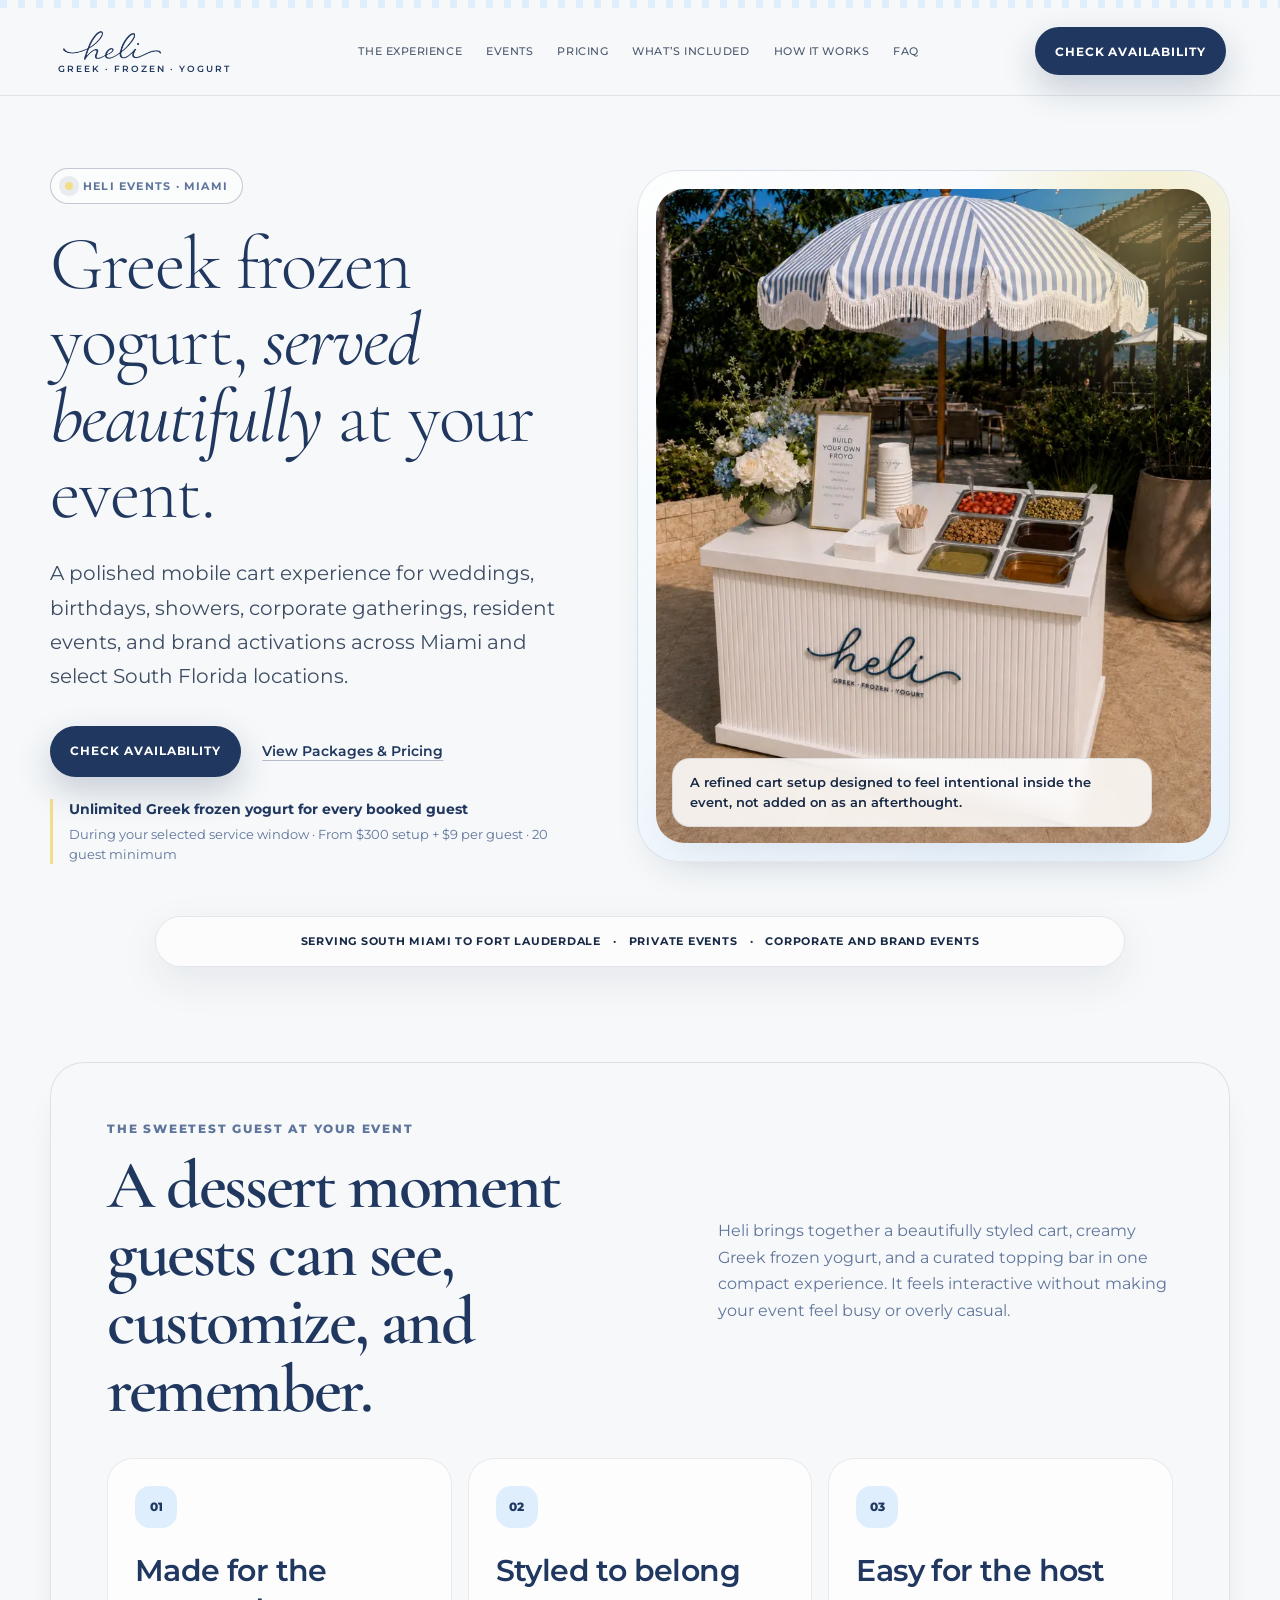
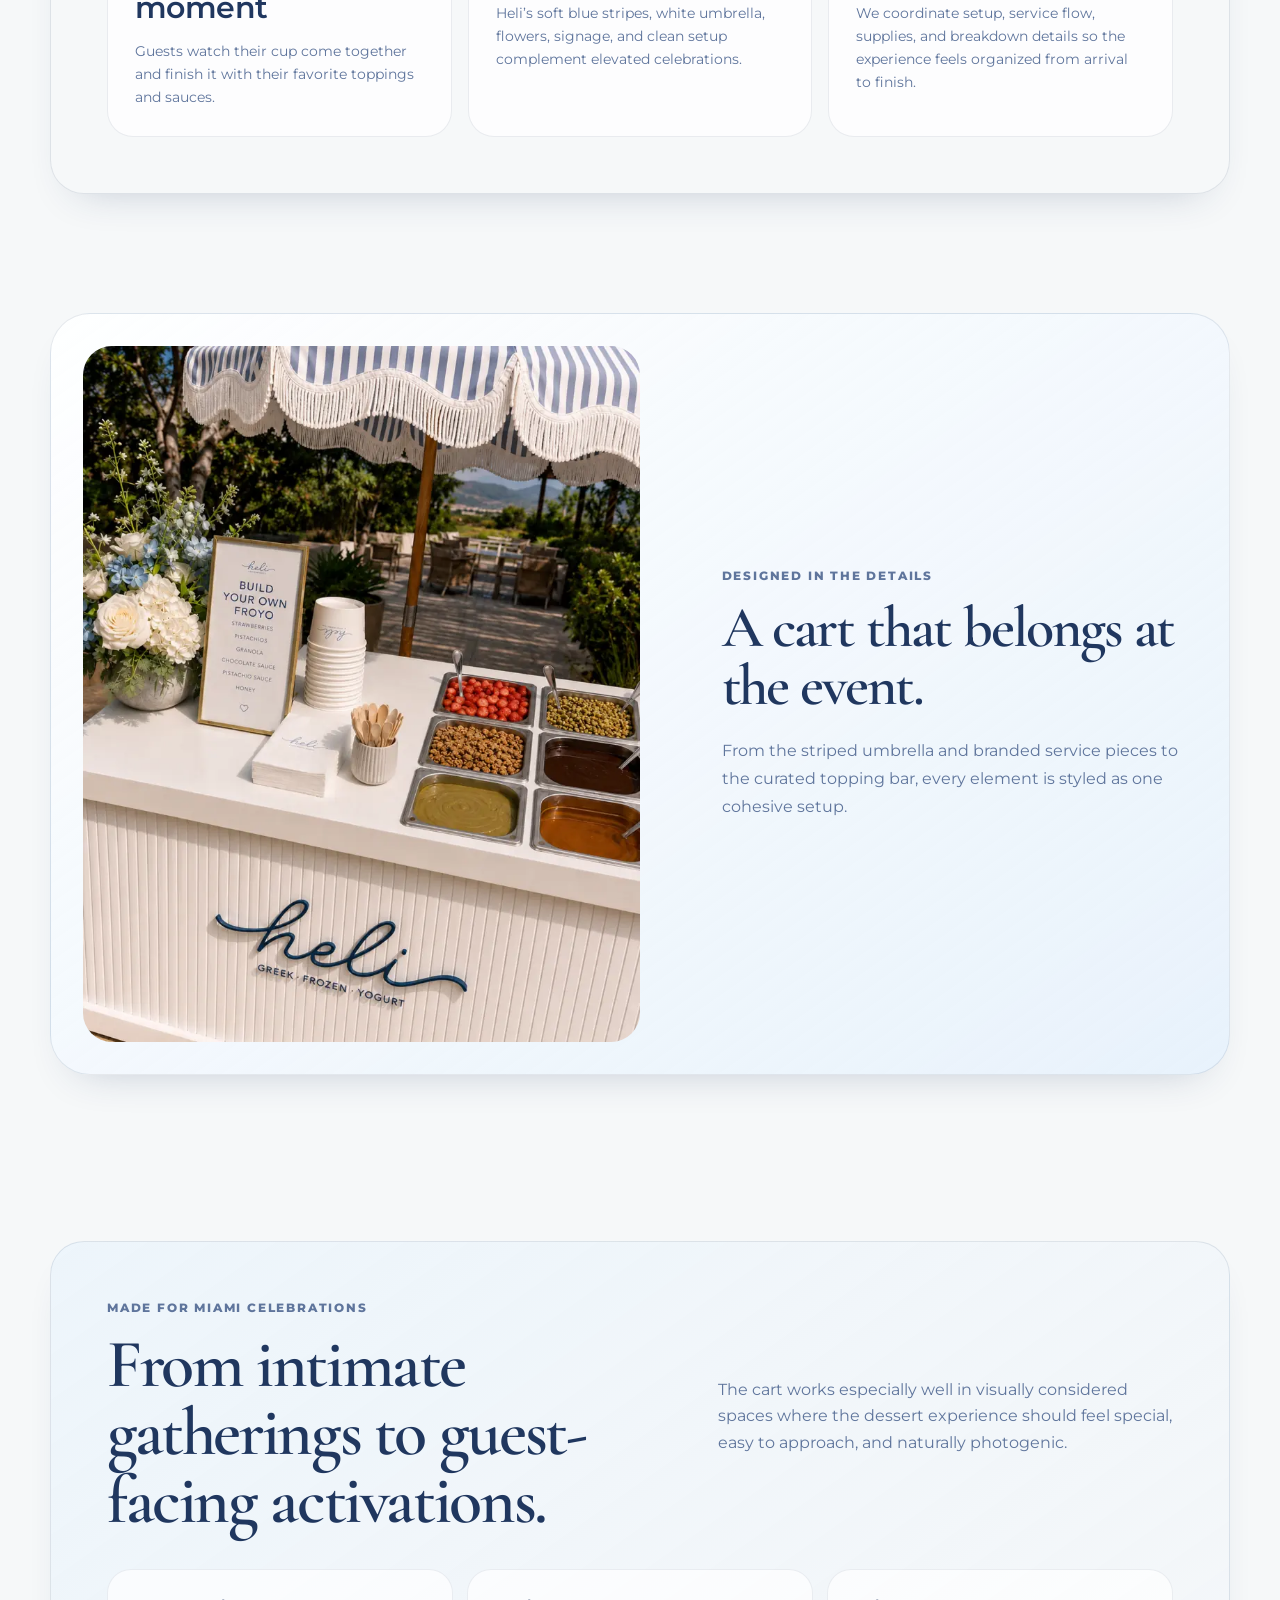
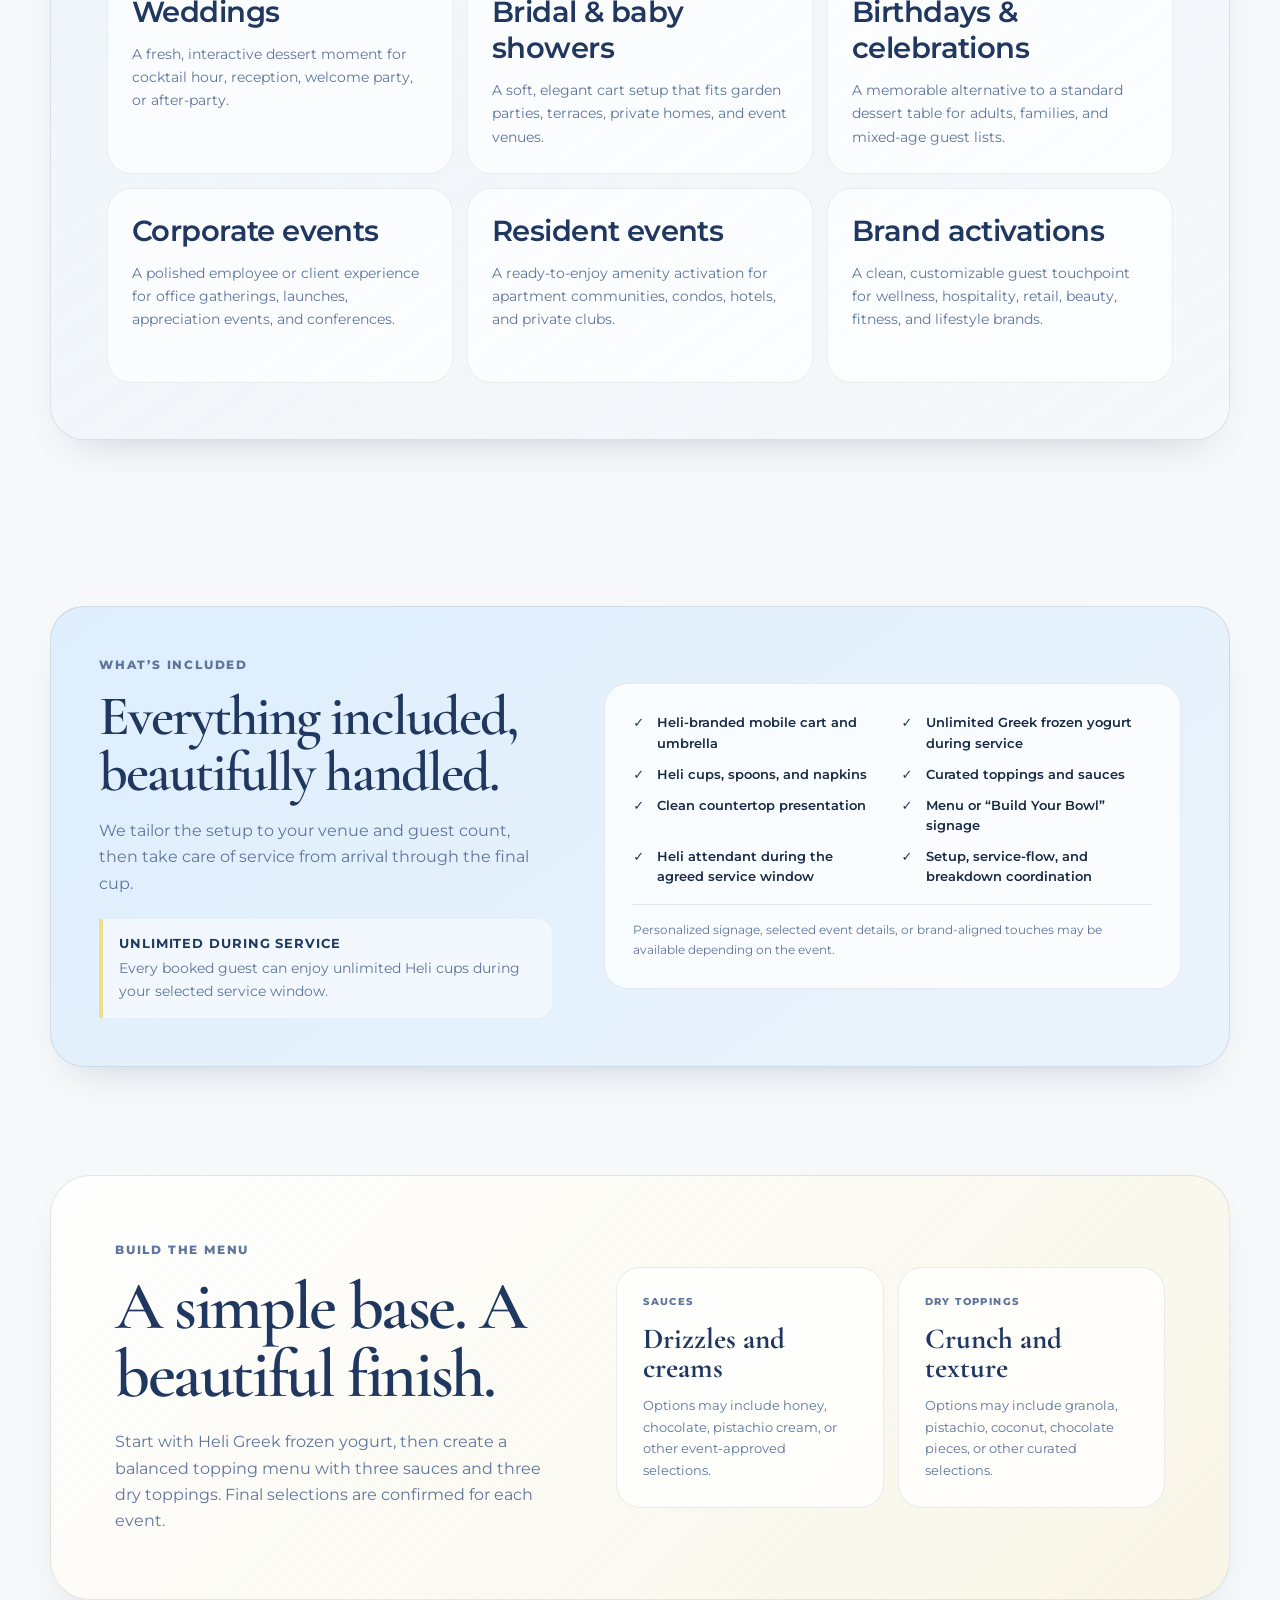
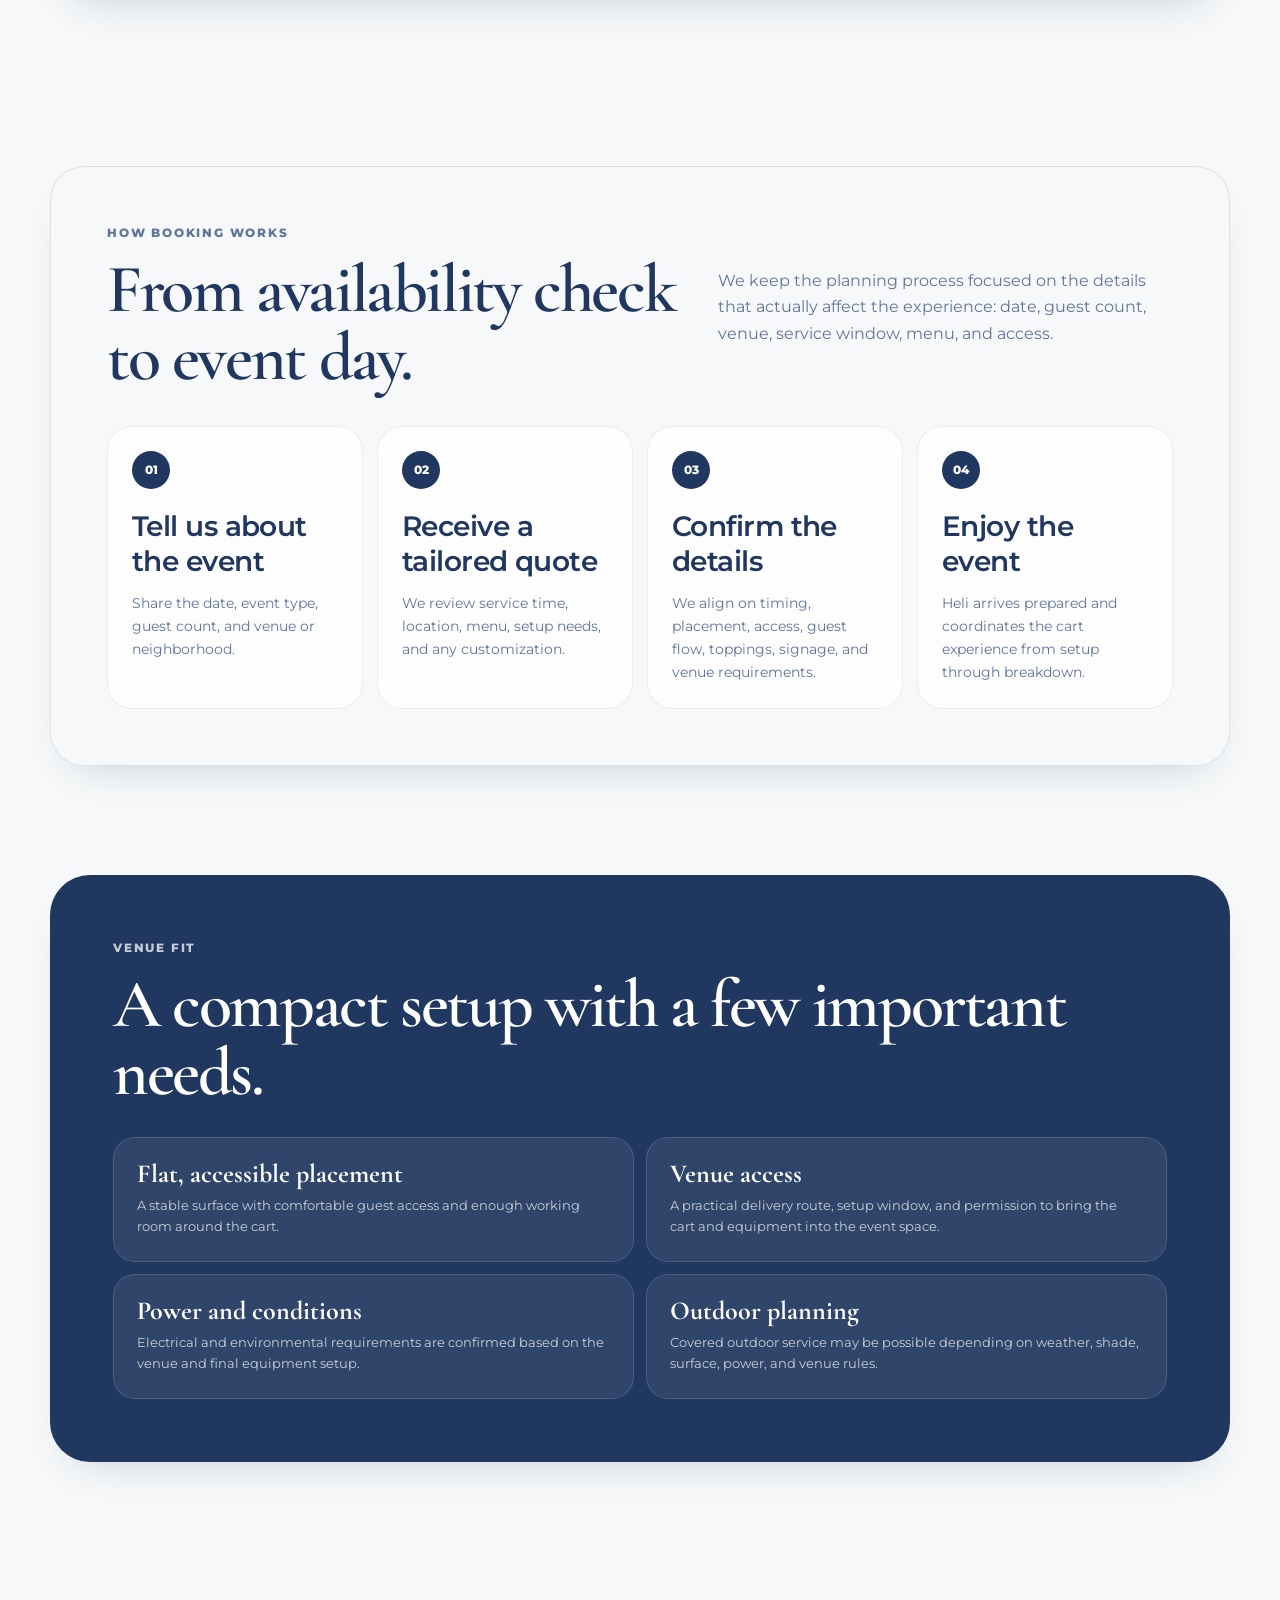
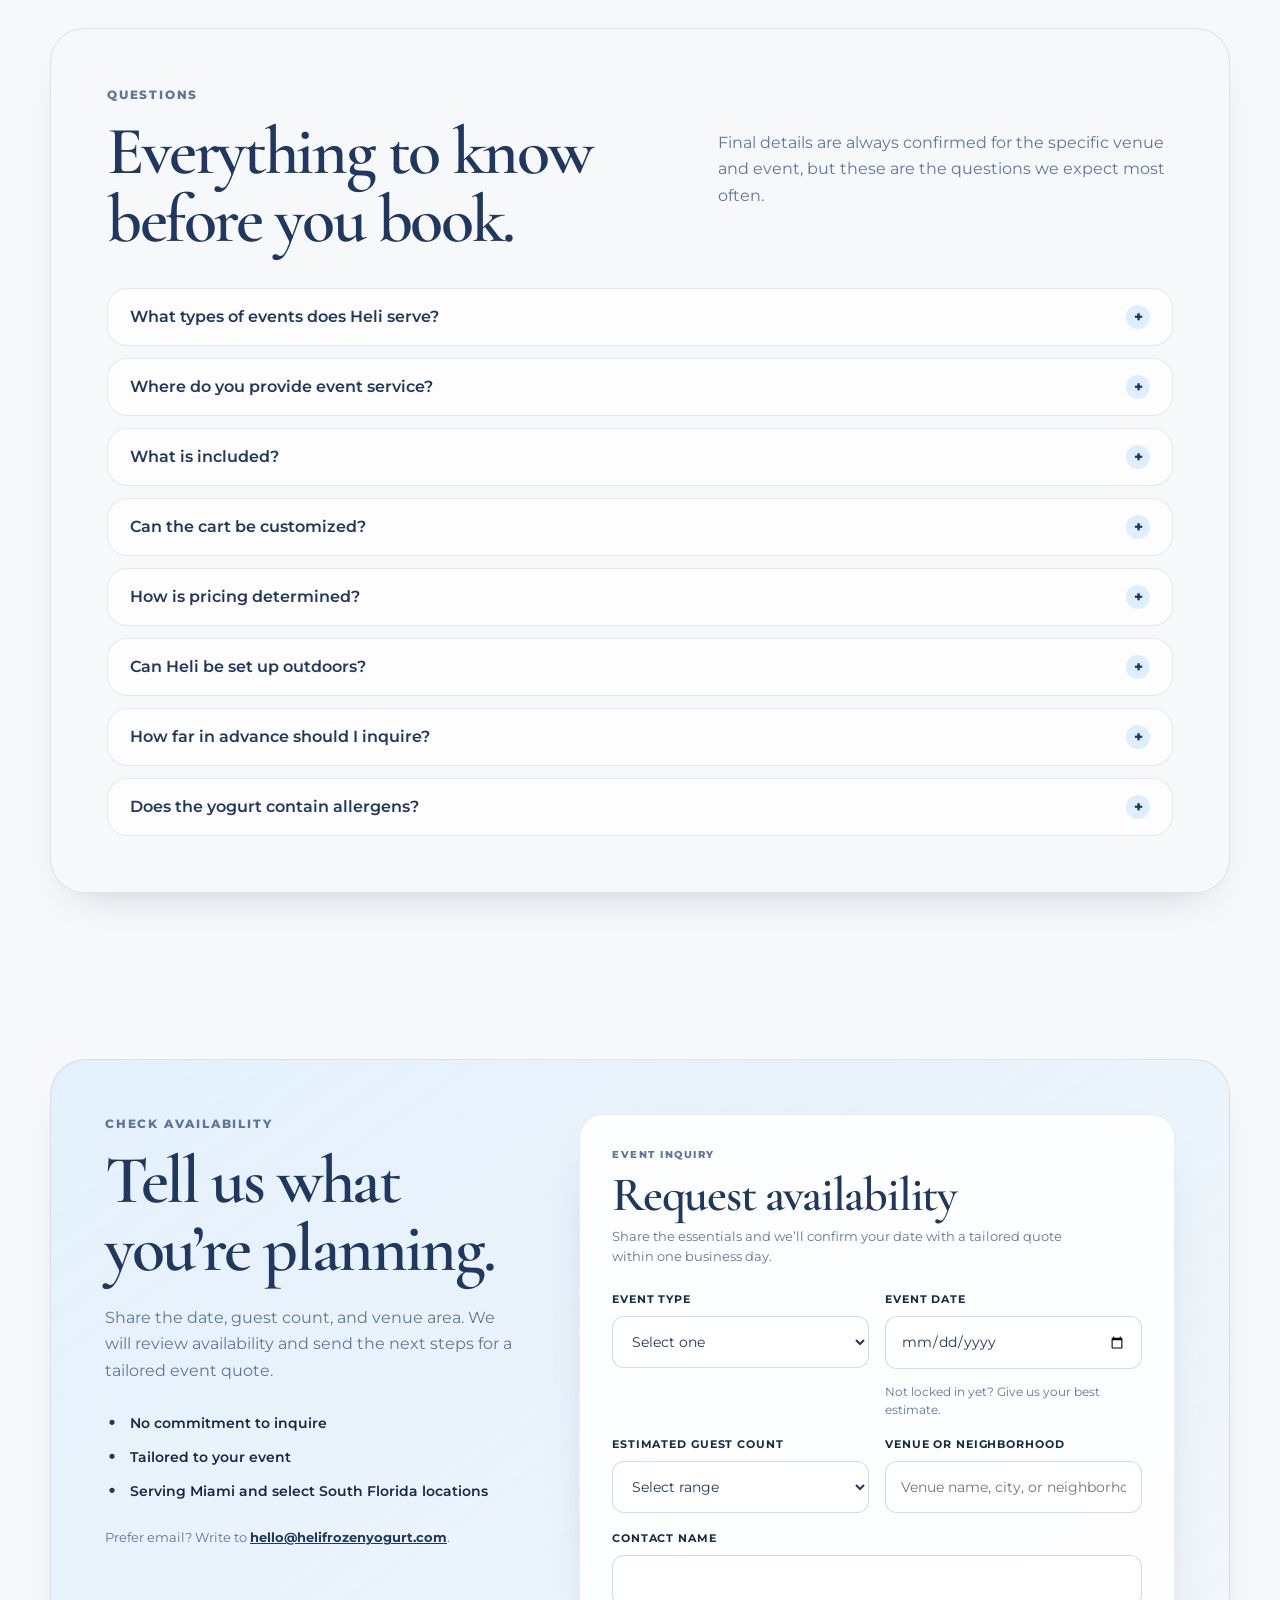
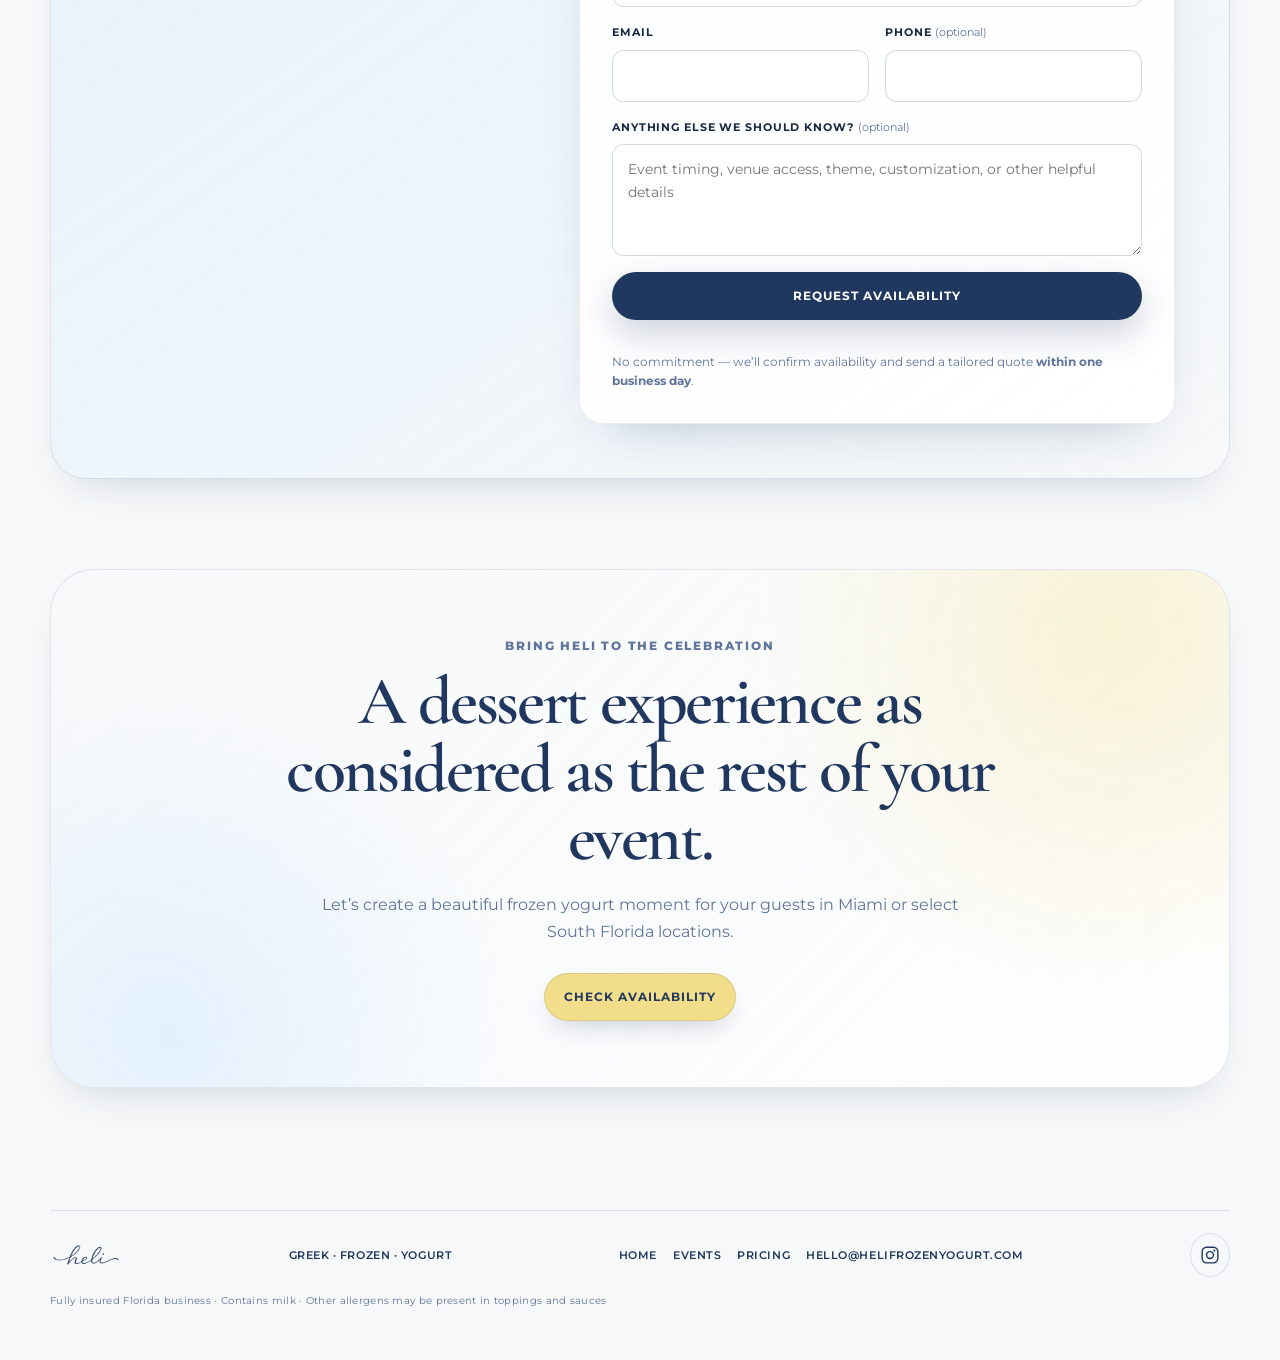
==== commit c312e7a7: "Showcase the updated Heli event cart" ====
--- a/events/index.html
+++ b/events/index.html
@@ -27,7 +27,7 @@
   <link rel="preconnect" href="https://fonts.googleapis.com" />
   <link rel="preconnect" href="https://fonts.gstatic.com" crossorigin />
   <link href="https://fonts.googleapis.com/css2?family=Cormorant+Garamond:ital,wght@0,300;0,400;0,500;0,600;1,400;1,500&family=Montserrat:wght@300;400;500;600;700&display=swap" rel="stylesheet" />
-  <link rel="preload" as="image" href="assets/heli-mobile-cart.webp" fetchpriority="high" />
+  <link rel="preload" as="image" href="assets/heli-mobile-cart.webp" imagesrcset="assets/heli-mobile-cart-800.webp 800w, assets/heli-mobile-cart.webp 1200w" imagesizes="(max-width: 720px) calc(100vw - 52px), (max-width: 980px) 584px, 540px" fetchpriority="high" />
   <link rel="stylesheet" href="styles.css" />
 
   <script type="application/ld+json">
@@ -140,16 +140,15 @@
 
         <figure class="hero-media" data-reveal>
           <picture class="cart-picture">
-            <source srcset="assets/heli-mobile-cart.webp" type="image/webp" />
+            <source srcset="assets/heli-mobile-cart-800.webp 800w, assets/heli-mobile-cart.webp 1200w" sizes="(max-width: 720px) calc(100vw - 52px), (max-width: 980px) 584px, 540px" type="image/webp" />
             <img
               id="heroCartImage"
               src="assets/heli-mobile-cart.jpg"
-              alt="Heli Greek frozen yogurt mobile cart styled with an umbrella, toppings, cups, flowers, and event signage"
+              alt="Heli event cart with a blue-and-white striped umbrella, fluted white front, flowers, cups, toppings, and sauces"
               width="1200"
               height="1500"
               fetchpriority="high"
               decoding="async"
-              
             />
           </picture>
           <figcaption class="hero-media-label">A refined cart setup designed to feel intentional inside the event, not added on as an afterthought.</figcaption>
@@ -195,6 +194,30 @@
             <h3>Easy for the host</h3>
             <p>We coordinate setup, service flow, supplies, and breakdown details so the experience feels organized from arrival to finish.</p>
           </article>
+        </div>
+      </div>
+    </section>
+
+    <section class="detail-feature" aria-labelledby="detail-feature-title">
+      <div class="page-shell detail-feature-card">
+        <figure class="detail-feature-media" data-reveal>
+          <picture>
+            <source srcset="assets/heli-cart-detail-800.webp 800w, assets/heli-cart-detail.webp 1200w" sizes="(max-width: 720px) calc(100vw - 52px), (max-width: 980px) 560px, 52vw" type="image/webp" />
+            <img
+              src="assets/heli-cart-detail.jpg"
+              alt="Close view of the Heli cart showing its striped umbrella, floral arrangement, branded menu, cups, topping bar, and logo"
+              width="1200"
+              height="1500"
+              loading="lazy"
+              decoding="async"
+            />
+          </picture>
+        </figure>
+
+        <div class="detail-feature-copy" data-reveal>
+          <p class="section-kicker">Designed in the Details</p>
+          <h2 id="detail-feature-title">A cart that belongs at the event.</h2>
+          <p>From the striped umbrella and branded service pieces to the curated topping bar, every element is styled as one cohesive setup.</p>
         </div>
       </div>
     </section>
--- a/events/styles.css
+++ b/events/styles.css
@@ -165,6 +165,15 @@
 .experience-card { min-height: 260px; padding: 27px; border: 1px solid rgba(32,55,95,.09); border-radius: 26px; background: rgba(255,255,255,.72); }
 .card-number { display: inline-flex; align-items: center; justify-content: center; width: 42px; height: 42px; margin-bottom: 24px; border-radius: 15px; background: var(--powder); color: var(--navy); font-size: 12px; font-weight: 800; }
 .experience-card p, .event-card p, .process-card p { margin: 13px 0 0; color: var(--muted); font-size: 14px; }
+
+.detail-feature { padding-top: clamp(18px, 3vw, 36px); }
+.detail-feature-card { display: grid; grid-template-columns: minmax(0, 1.06fr) minmax(290px, .94fr); gap: clamp(30px, 5vw, 64px); align-items: center; padding: clamp(18px, 3vw, 32px); border: 1px solid rgba(32,55,95,.11); border-radius: 40px; background: linear-gradient(145deg, rgba(255,255,255,.9), rgba(222,238,253,.58)); box-shadow: var(--shadow); }
+.detail-feature-media { aspect-ratio: 4 / 5; margin: 0; overflow: hidden; border-radius: 29px; background: var(--powder); }
+.detail-feature-media picture { height: 100%; }
+.detail-feature-media img { width: 100%; height: 100%; object-fit: cover; }
+.detail-feature-copy { padding: clamp(8px, 2vw, 22px) clamp(4px, 1.5vw, 18px); }
+.detail-feature-copy h2 { max-width: 480px; font-size: clamp(40px, 4.8vw, 58px); }
+.detail-feature-copy > p:last-child { max-width: 470px; margin: 22px 0 0; color: var(--muted); font-size: 16px; line-height: 1.75; }
 
 .event-grid { display: grid; grid-template-columns: repeat(3, 1fr); gap: 14px; }
 .event-card { min-height: 195px; padding: 24px; border: 1px solid rgba(32,55,95,.08); border-radius: 24px; background: rgba(255,255,255,.68); }
@@ -284,9 +293,11 @@
   #siteHeader.nav-open .nav-links a { display: flex; align-items: center; min-height: 48px; padding: 12px 6px; border-bottom: 1px solid var(--slate-100); font-size: 11px; opacity: 1; }
   #siteHeader.nav-open .nav-links a:last-child { border-bottom: 0; }
   .hero { padding-top: 62px; }
-  .hero-grid, .section-heading, .included-layout, .menu-card, .availability-card { grid-template-columns: 1fr; }
-  .hero-media { min-height: 620px; }
-  .hero-media img { height: 584px; }
+  .hero-grid, .section-heading, .included-layout, .menu-card, .availability-card, .detail-feature-card { grid-template-columns: 1fr; }
+  .hero-media { width: min(100%, 620px); min-height: 0; margin-inline: auto; }
+  .hero-media img { height: auto; aspect-ratio: 4 / 5; }
+  .detail-feature-media { width: min(100%, 560px); margin-inline: auto; }
+  .detail-feature-copy { width: min(100%, 620px); margin-inline: auto; }
   .event-grid { grid-template-columns: repeat(2, 1fr); }
   .availability-copy { position: static; }
 }
@@ -307,13 +318,17 @@
   .hero-copy { font-size: 16px; }
   .hero-actions .button {
   min-height: 44px; width: 100%; }
-  .hero-media { min-height: 500px; padding: 14px; border-radius: 30px; }
-  .hero-media img { height: 472px; border-radius: 20px; }
+  .hero-media { width: min(100%, 560px); min-height: 0; padding: 14px; border-radius: 30px; }
+  .hero-media img { height: auto; border-radius: 20px; }
   .hero-media-label { left: 26px; right: 26px; bottom: 26px; max-width: none; font-size: 12px; }
   .service-strip-inner { border-radius: 24px; }
   section { padding: clamp(48px, 9vw, 64px) 0; }
-  .section-card, .included-layout, .menu-card, .fit-card, .availability-card { padding: 27px 20px; border-radius: 28px; }
+  .section-card, .included-layout, .menu-card, .fit-card, .availability-card, .detail-feature-card { padding: 27px 20px; border-radius: 28px; }
   .section-heading { gap: 14px; margin-bottom: 24px; }
+  .detail-feature-card { gap: 26px; }
+  .detail-feature-media { border-radius: 22px; }
+  .detail-feature-copy { padding: 2px 2px 4px; }
+  .detail-feature-copy > p:last-child { margin-top: 16px; font-size: 15px; }
   .included-copy h2 { font-size: clamp(34px, 10vw, 44px); }
   .experience-grid, .event-grid, .process-grid, .fit-grid, .menu-columns { grid-template-columns: 1fr; }
   .experience-card, .event-card, .process-card { min-height: auto; }
@@ -331,8 +346,7 @@
   .nav { gap: 7px; }
   .nav-actions { gap: 7px; }
   .nav .button { min-height: 44px; padding-inline: 11px; }
-  .hero-media { min-height: 455px; }
-  .hero-media img { height: 427px; }
+  .hero-media { min-height: 0; }
 }
 
 @media (prefers-reduced-motion: reduce) {
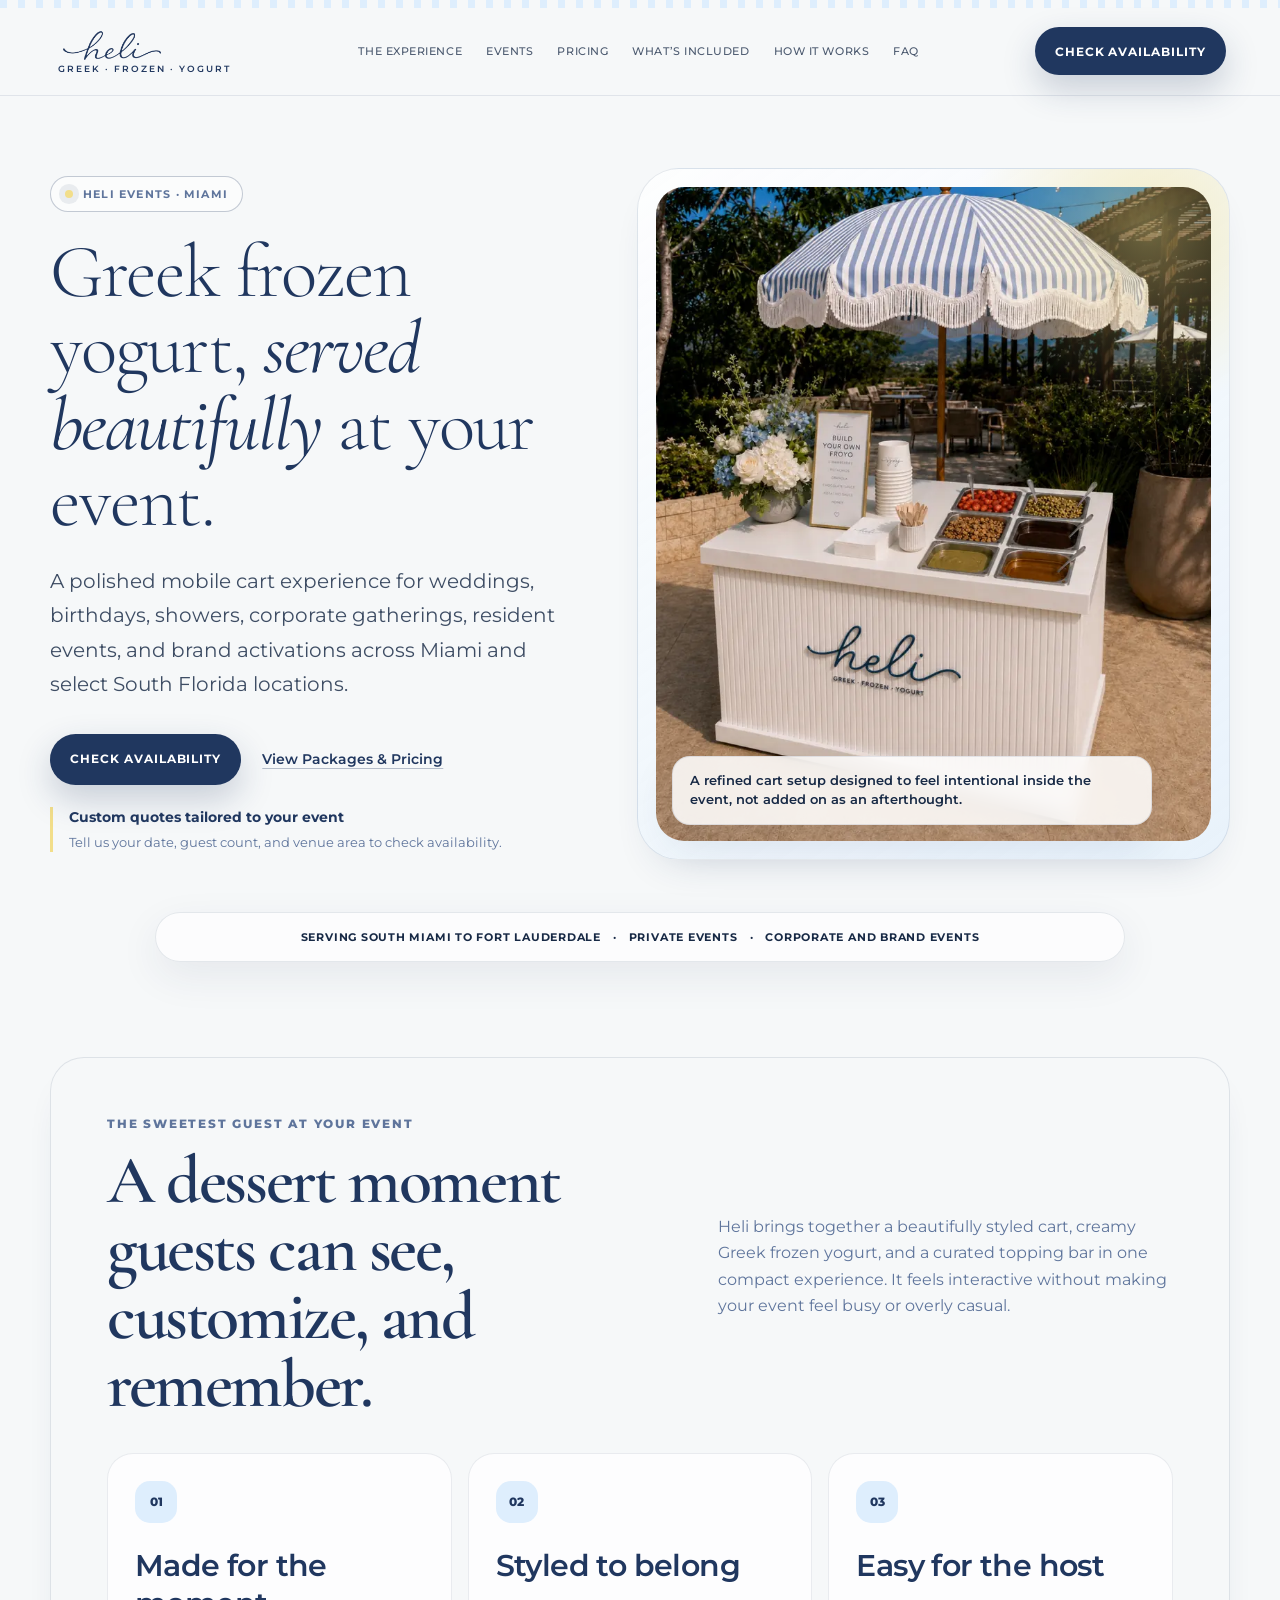
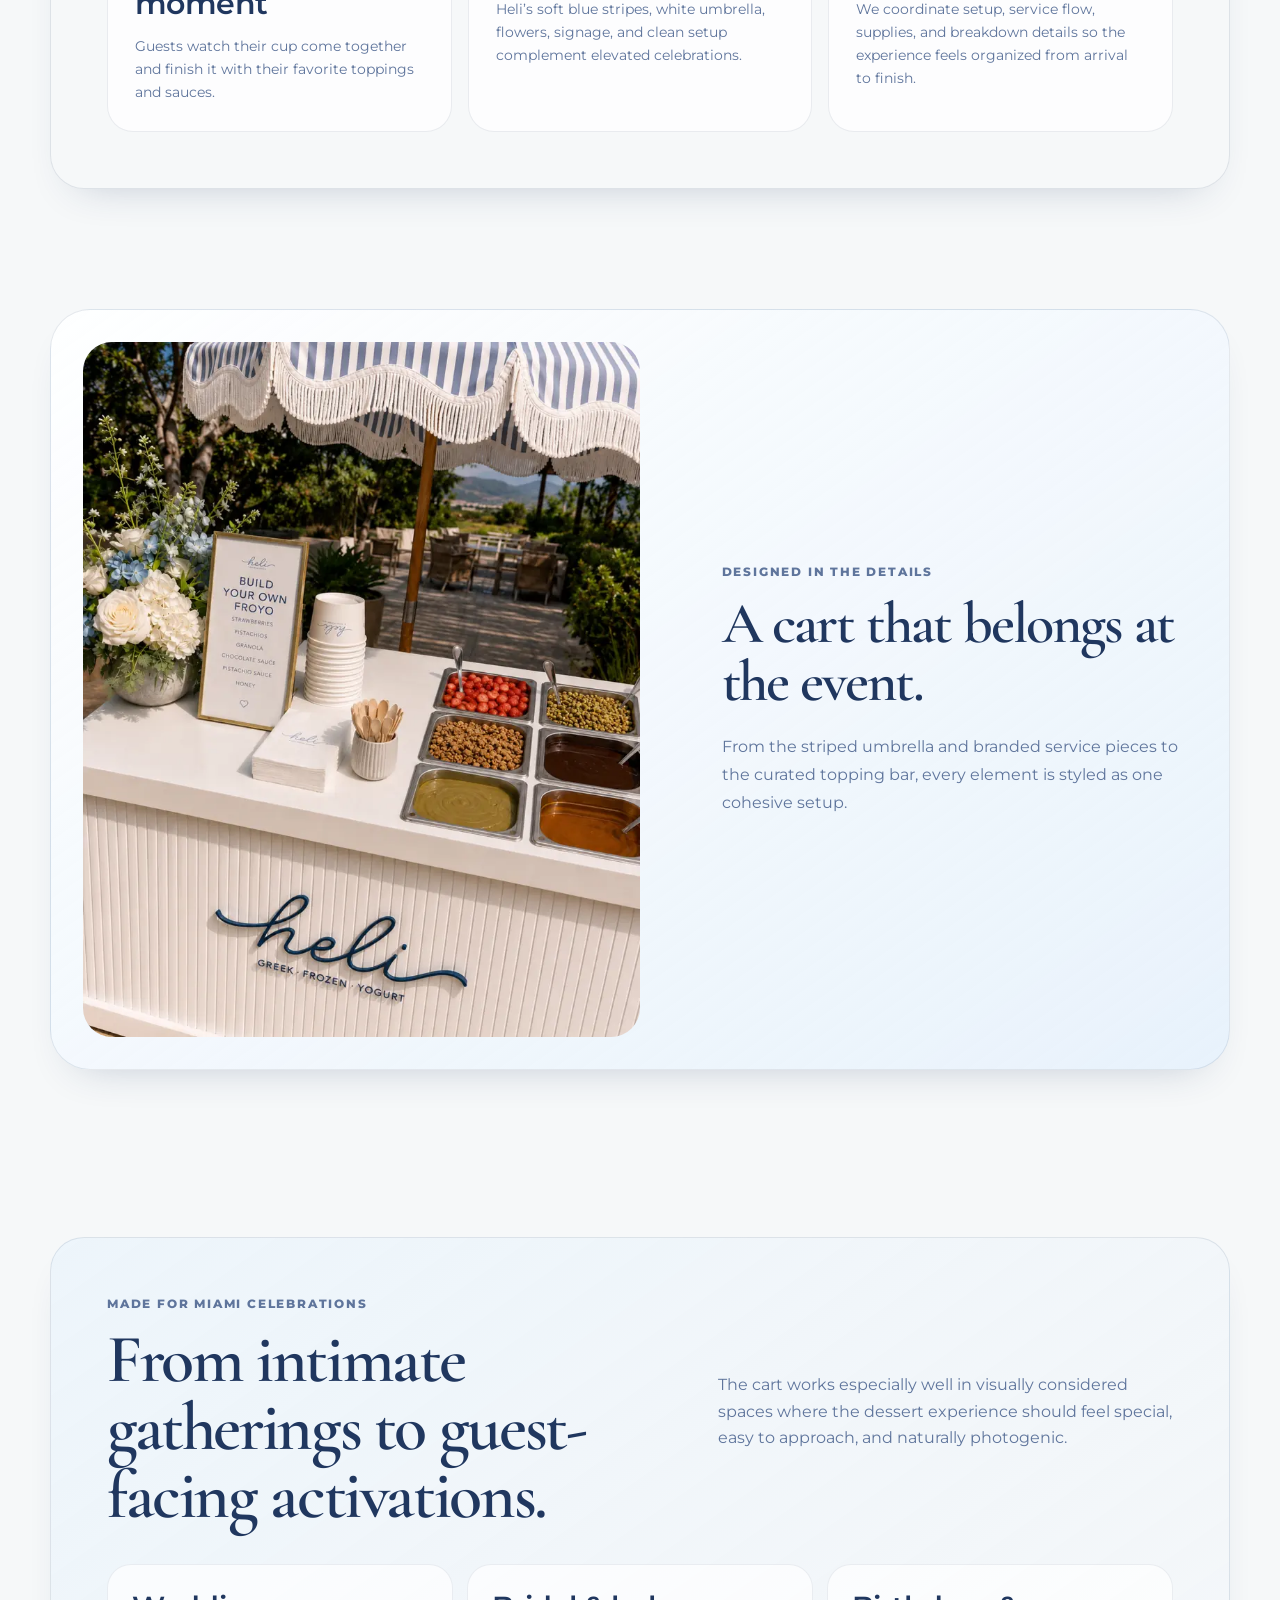
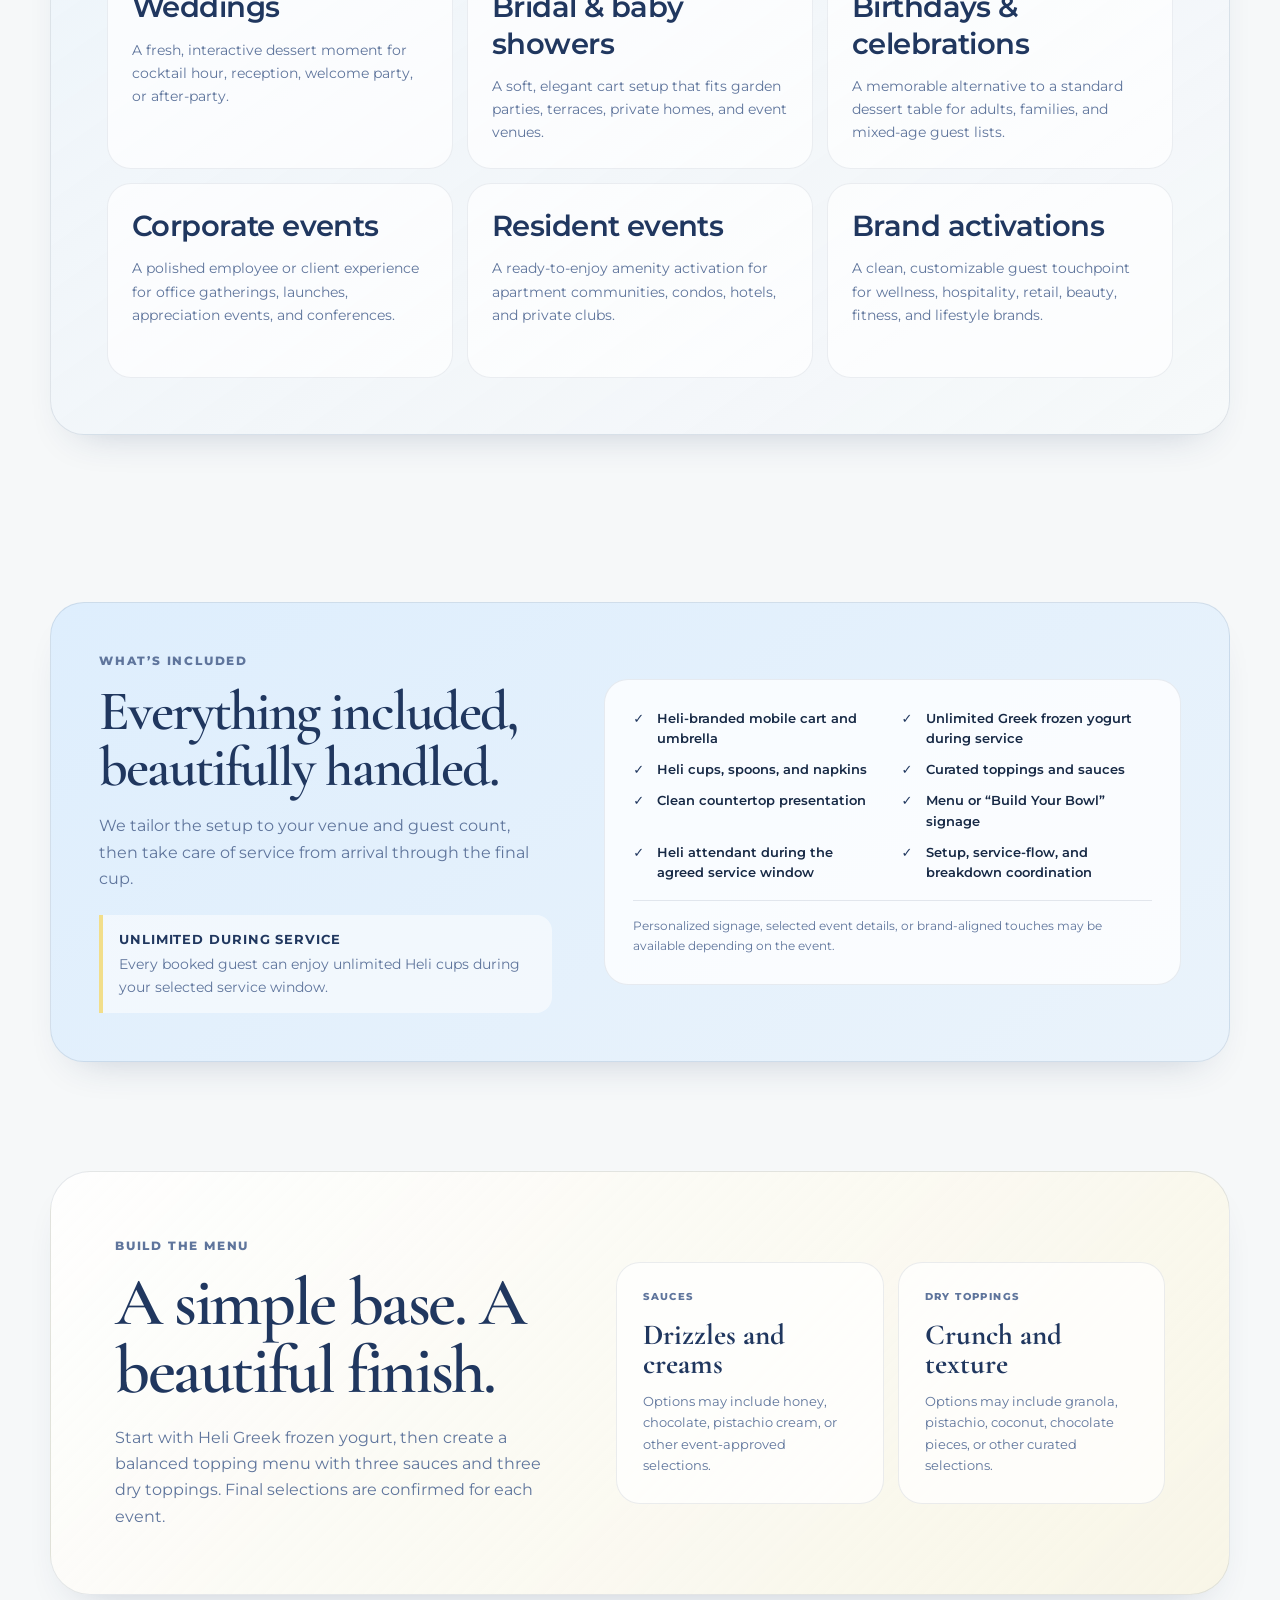
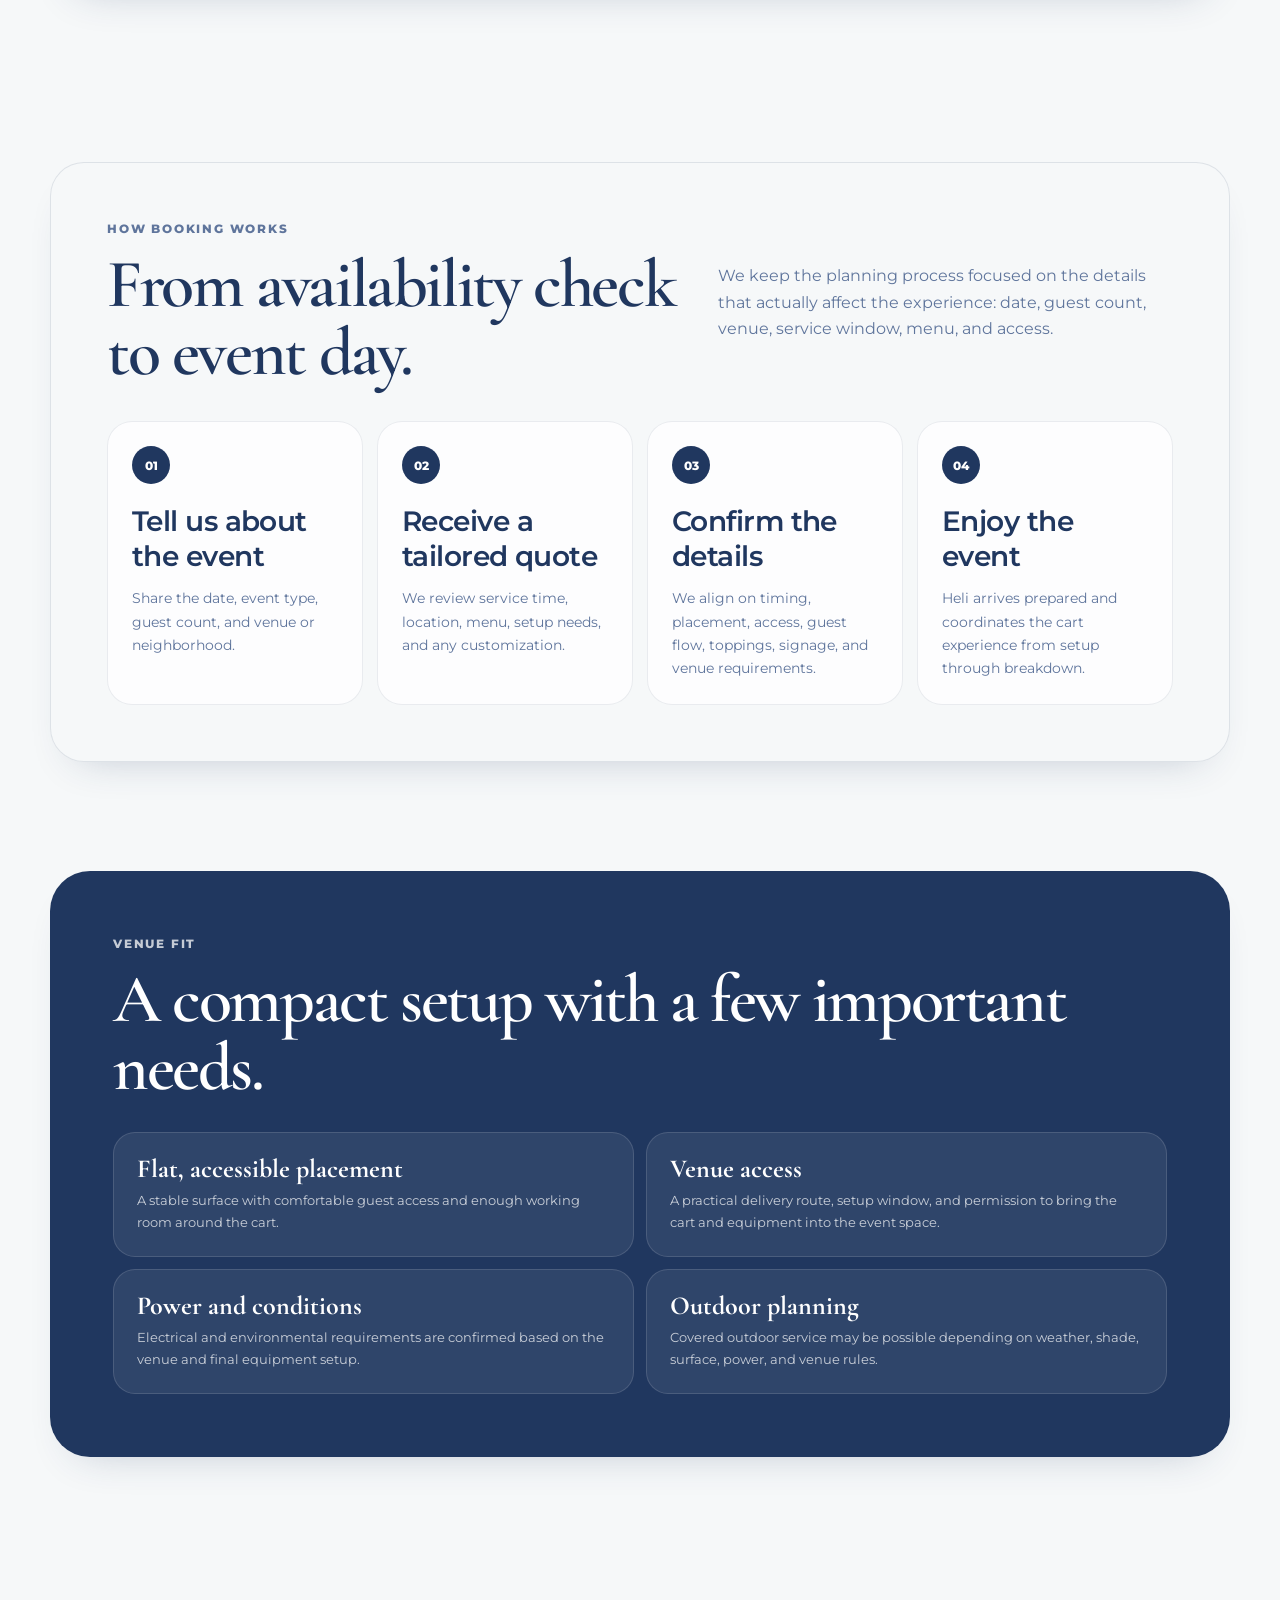
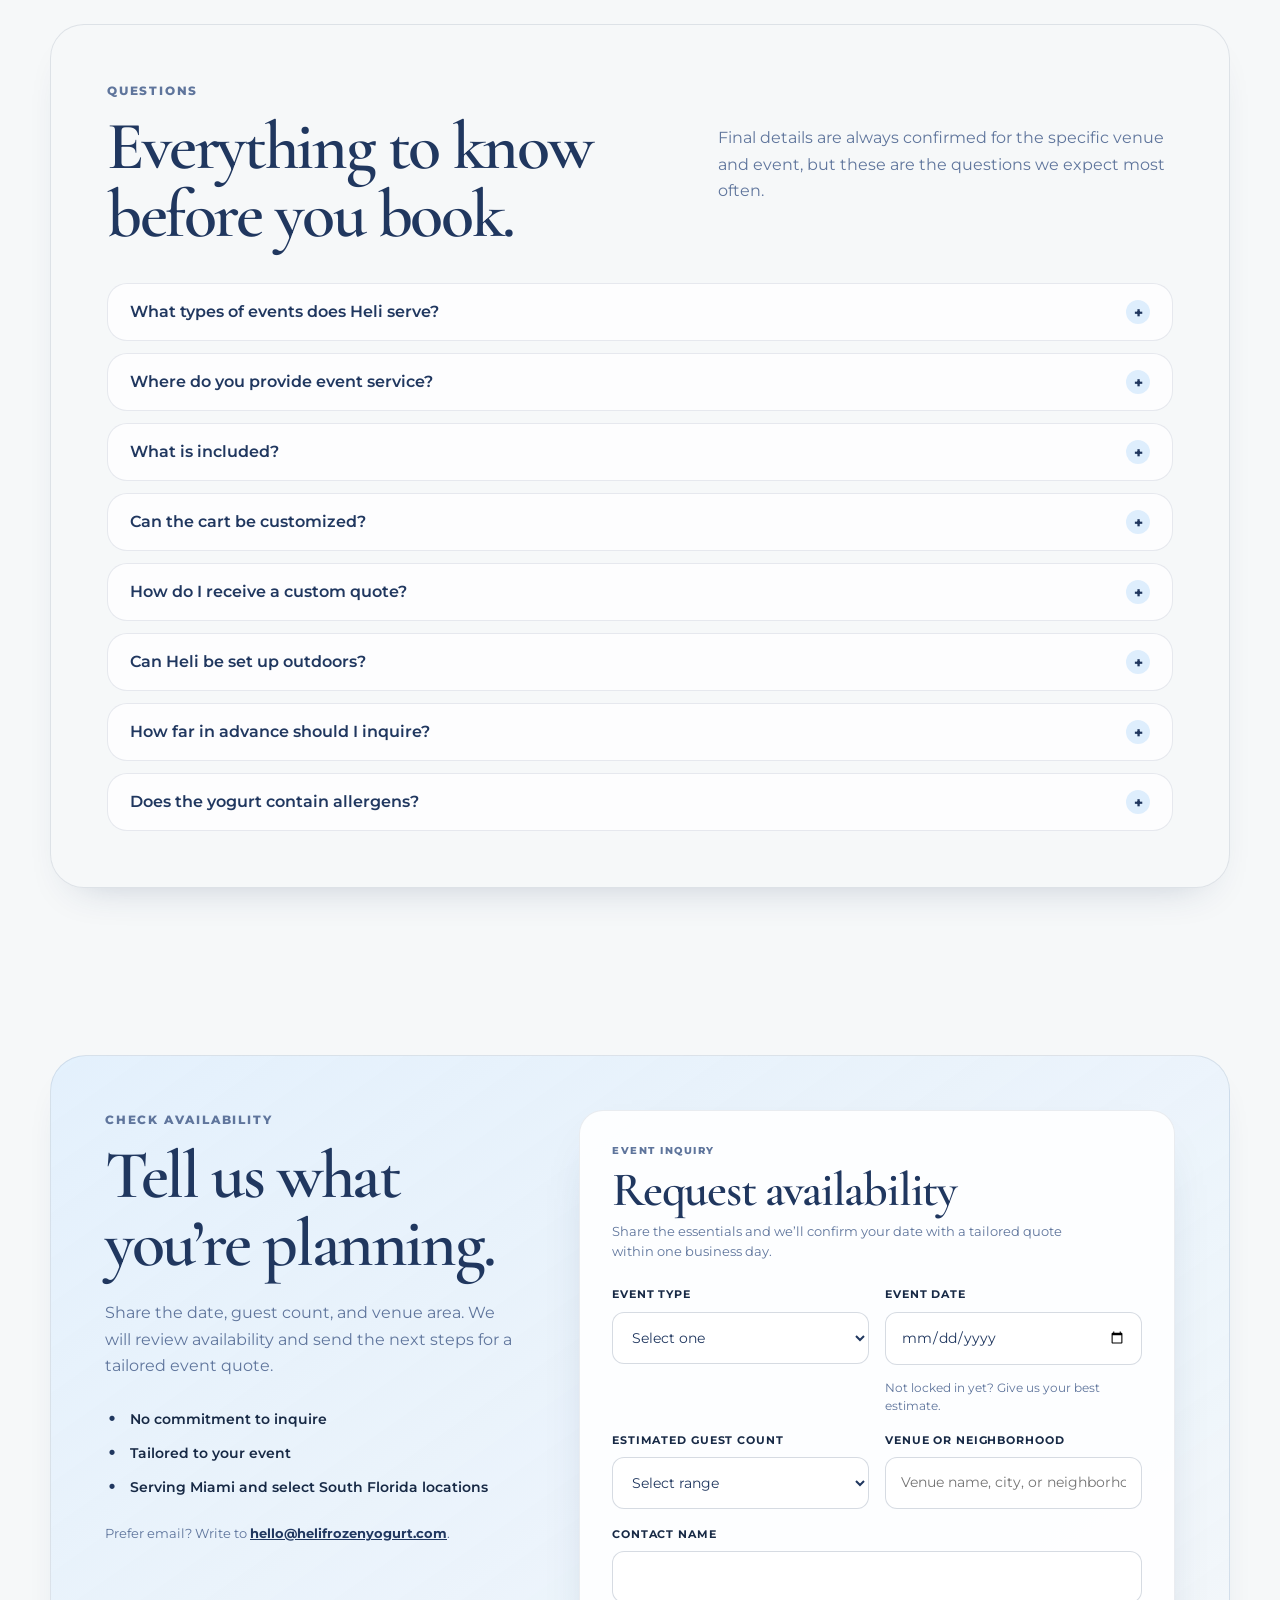
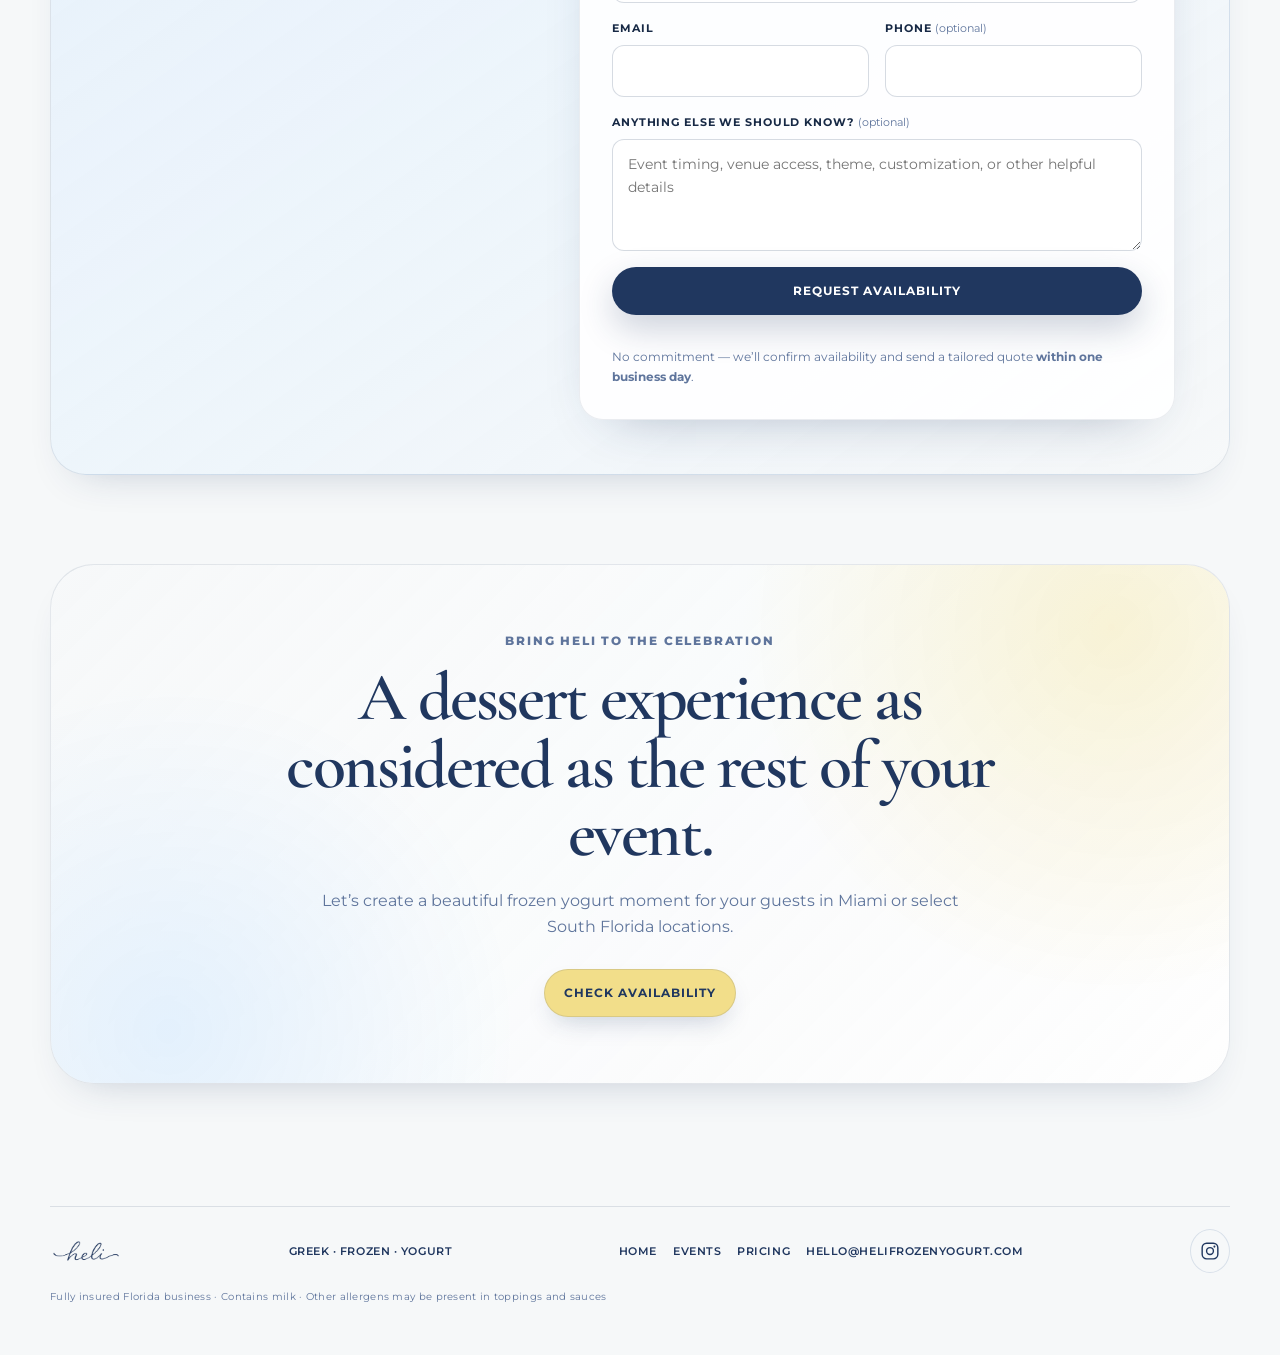
==== commit 85cc011b: "Simplify event pricing messaging" ====
--- a/events/index.html
+++ b/events/index.html
@@ -76,8 +76,8 @@
           },
           {
             "@type": "Question",
-            "name": "How is event pricing determined?",
-            "acceptedAnswer": {"@type": "Answer", "text": "Standard event pricing is a $300 setup fee plus $9 per guest, with the service window determined by the selected package. Taxes, optional add-ons, travel outside Miami-Dade, and custom requirements may affect the final quote."}
+            "name": "How do I receive an event quote?",
+            "acceptedAnswer": {"@type": "Answer", "text": "Share your date, guest count, venue area, and event details. Heli will confirm availability and prepare a custom quote for your celebration."}
           }
         ]
       }
@@ -133,8 +133,8 @@
             <a class="button button-secondary" href="pricing/index.html" data-cta="hero-pricing">View Packages &amp; Pricing</a>
           </div>
           <p class="hero-summary">
-            <strong>Unlimited Greek frozen yogurt for every booked guest</strong>
-            <span>During your selected service window · From $300 setup + $9 per guest · 20 guest minimum</span>
+            <strong>Custom quotes tailored to your event</strong>
+            <span>Tell us your date, guest count, and venue area to check availability.</span>
           </p>
         </div>
 
@@ -355,8 +355,8 @@
             <p class="faq-answer">Personalized signage, selected menu details, guest promotions, and brand-aligned event touches may be available depending on the event.</p>
           </details>
           <details class="faq-item" data-reveal>
-            <summary class="faq-question">How is pricing determined? <span class="faq-icon">+</span></summary>
-            <p class="faq-answer">Standard event pricing is a $300 setup fee plus $9 per guest, with the service window determined by the selected package. Taxes, optional add-ons, travel outside Miami-Dade, and custom requirements may affect the final quote. <a href="pricing/index.html"><strong>See packages and pricing.</strong></a></p>
+            <summary class="faq-question">How do I receive a custom quote? <span class="faq-icon">+</span></summary>
+            <p class="faq-answer">Share your date, guest count, venue area, and event details through our inquiry form. We will confirm availability and prepare a quote tailored to your celebration.</p>
           </details>
           <details class="faq-item" data-reveal>
             <summary class="faq-question">Can Heli be set up outdoors? <span class="faq-icon">+</span></summary>
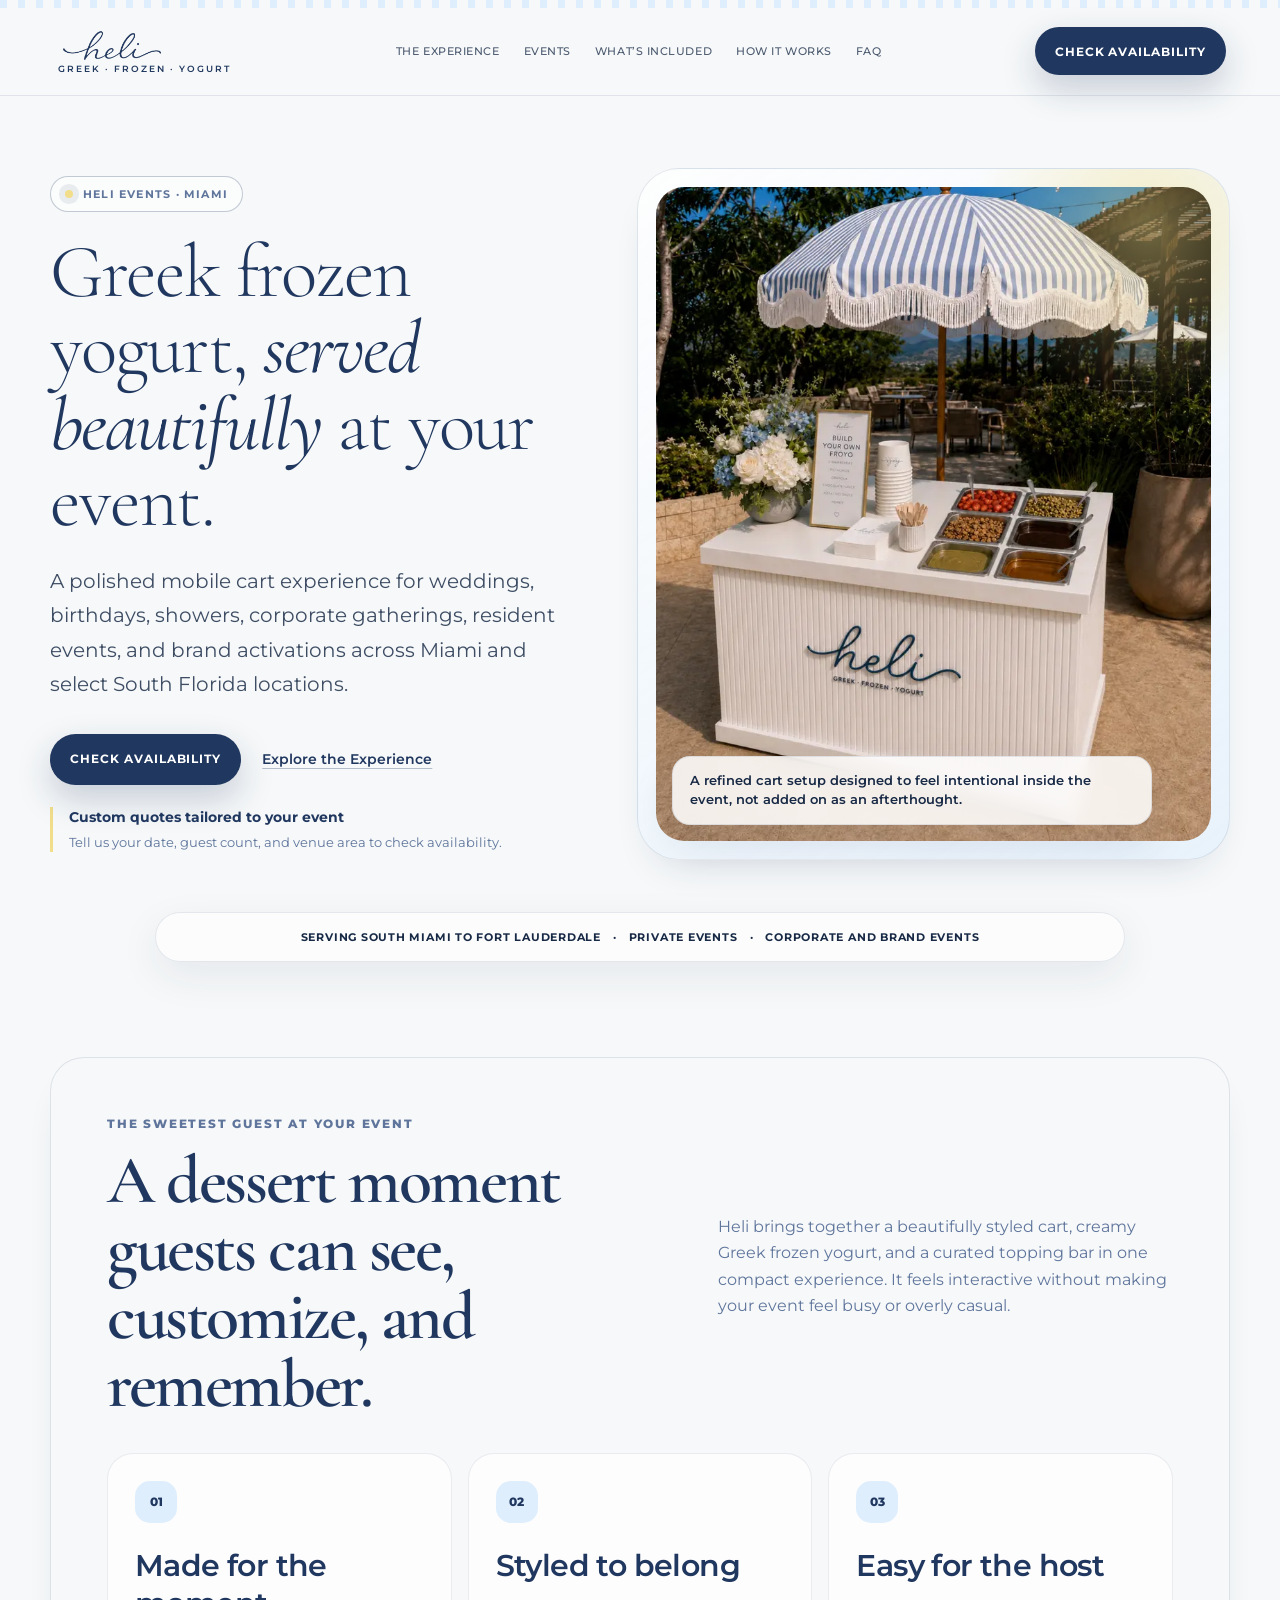
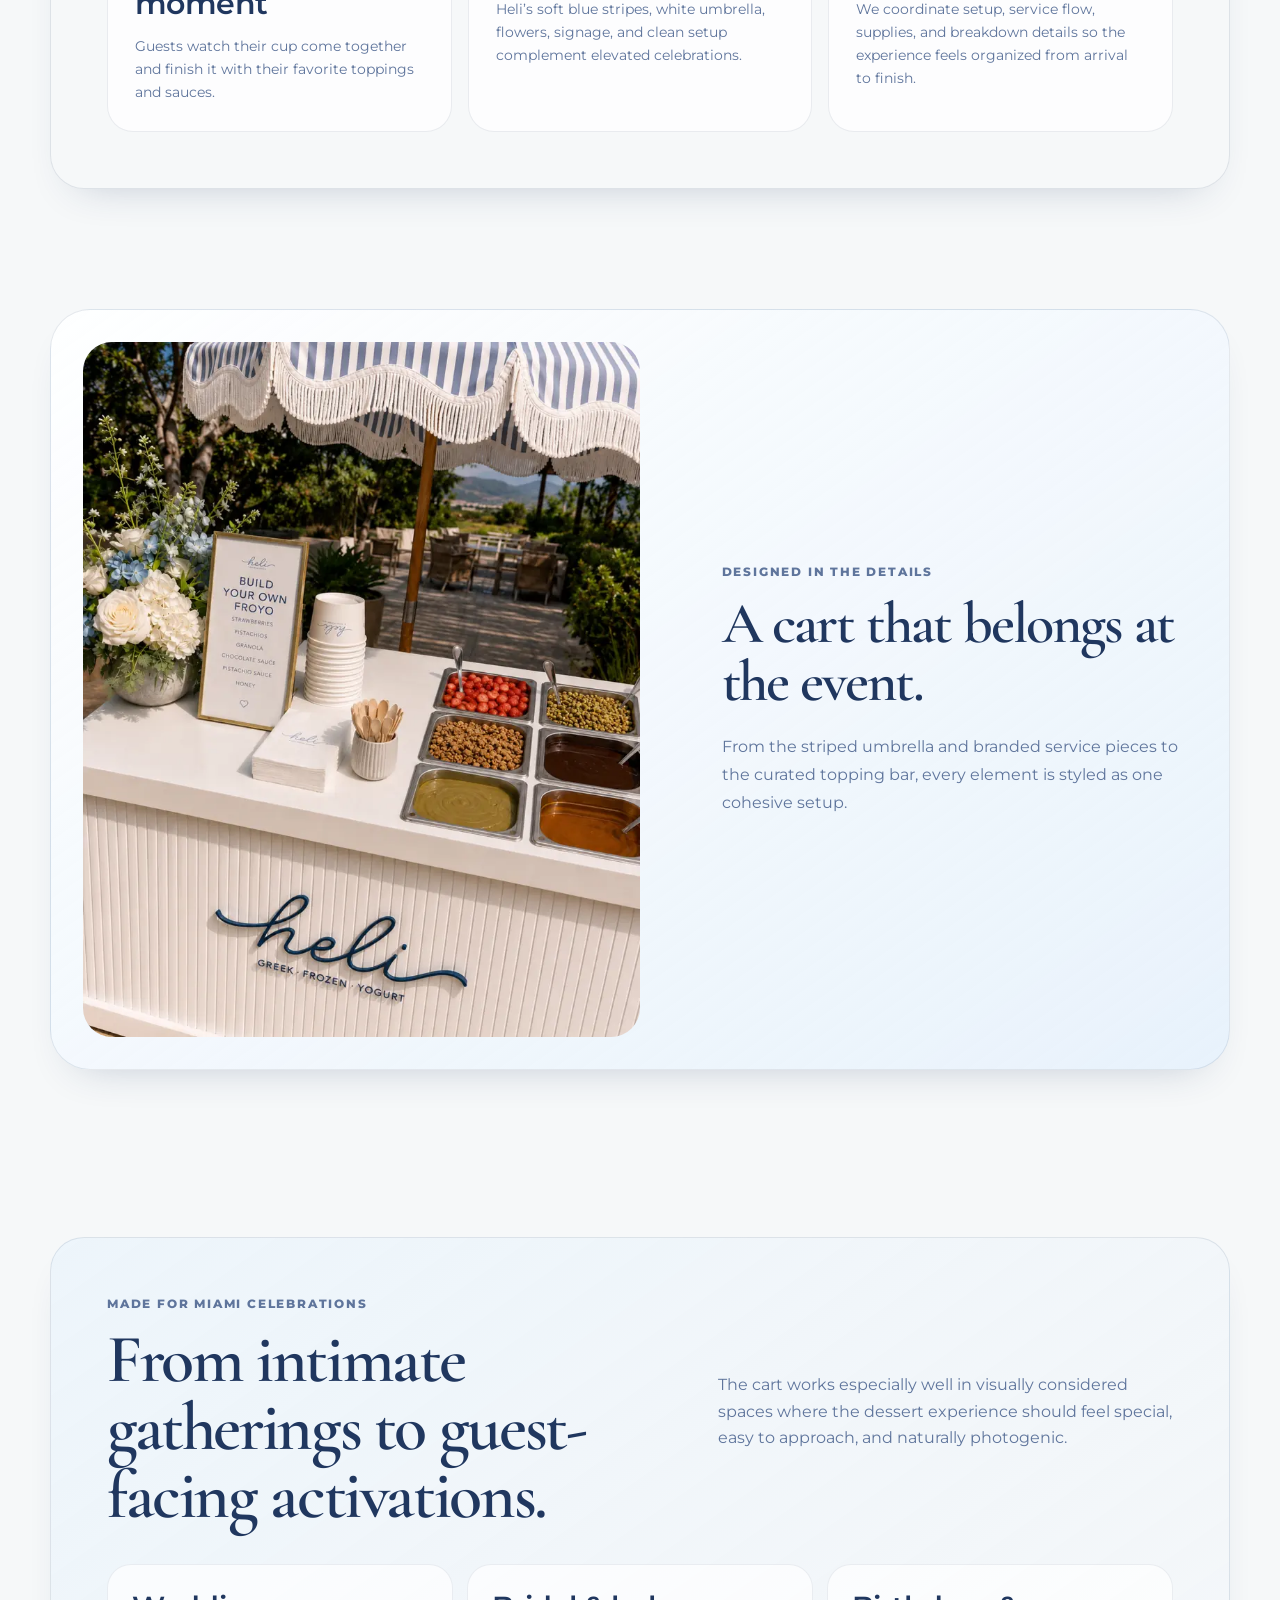
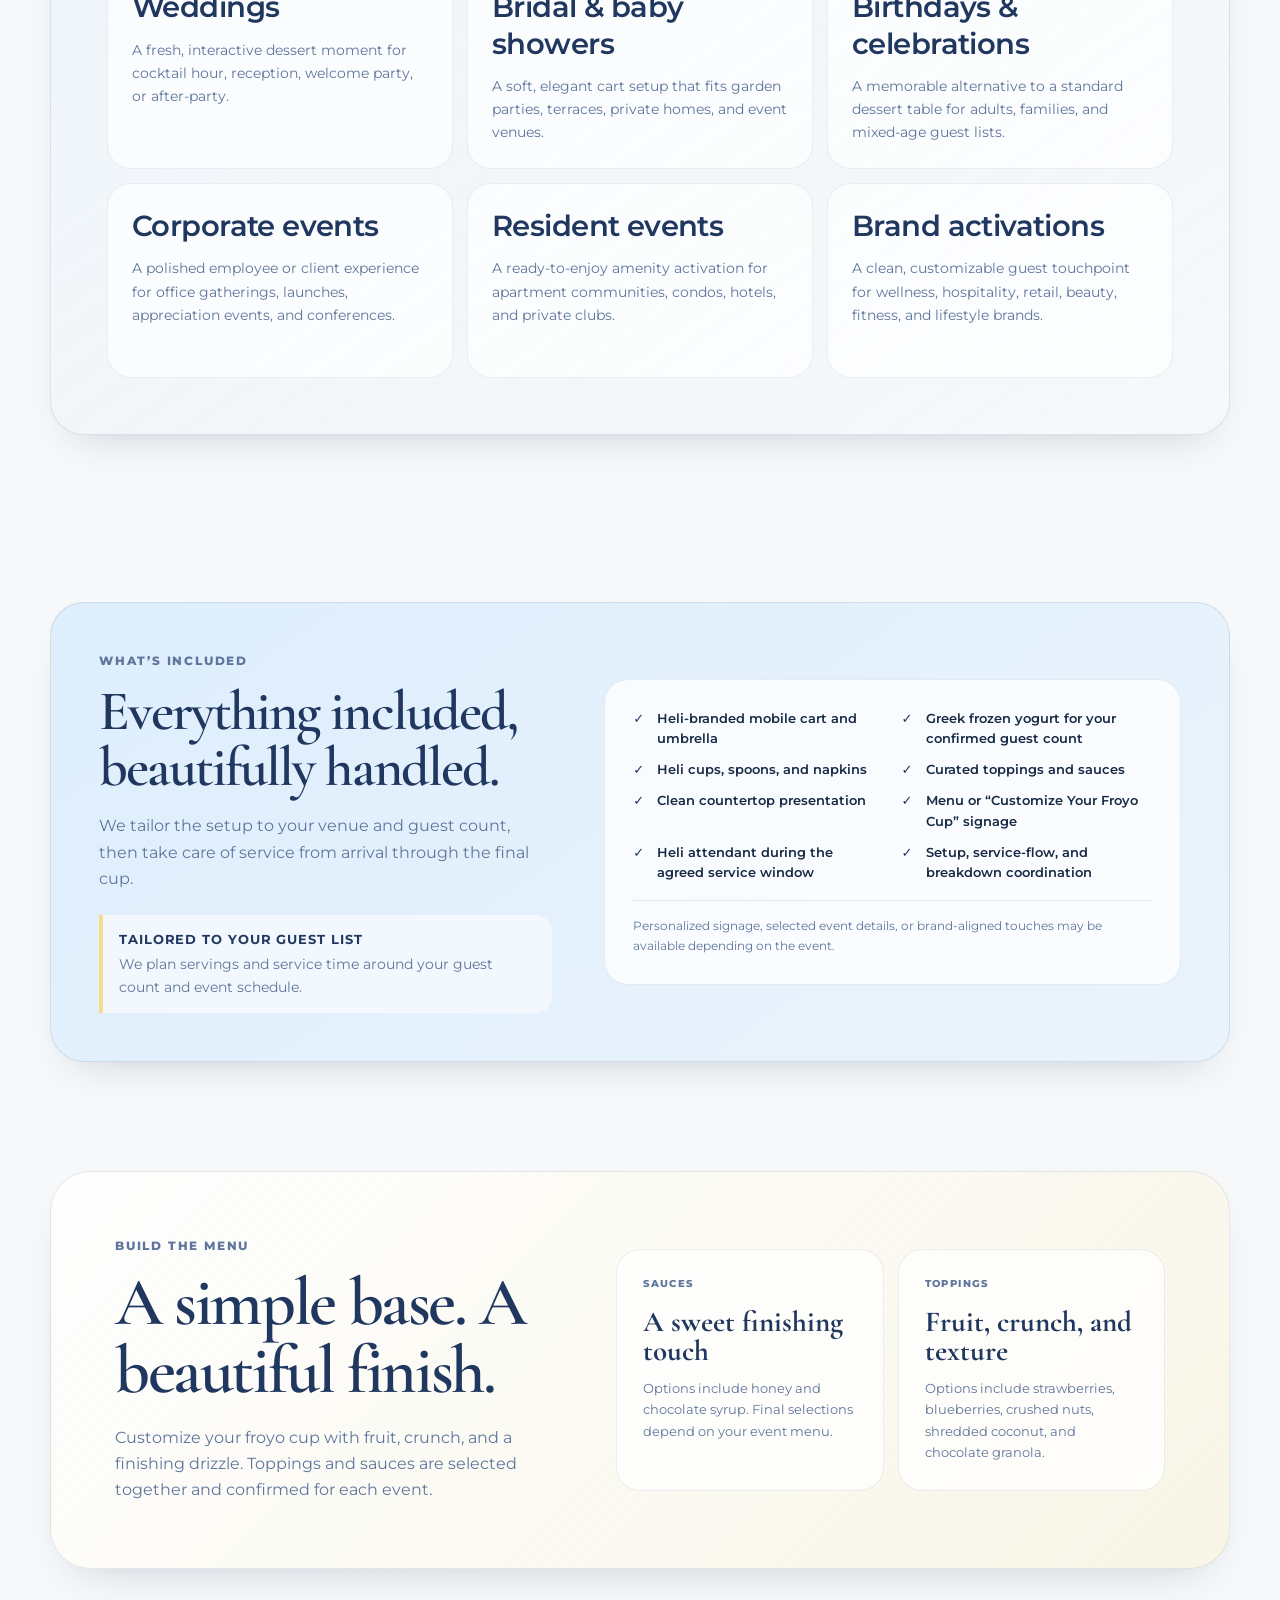
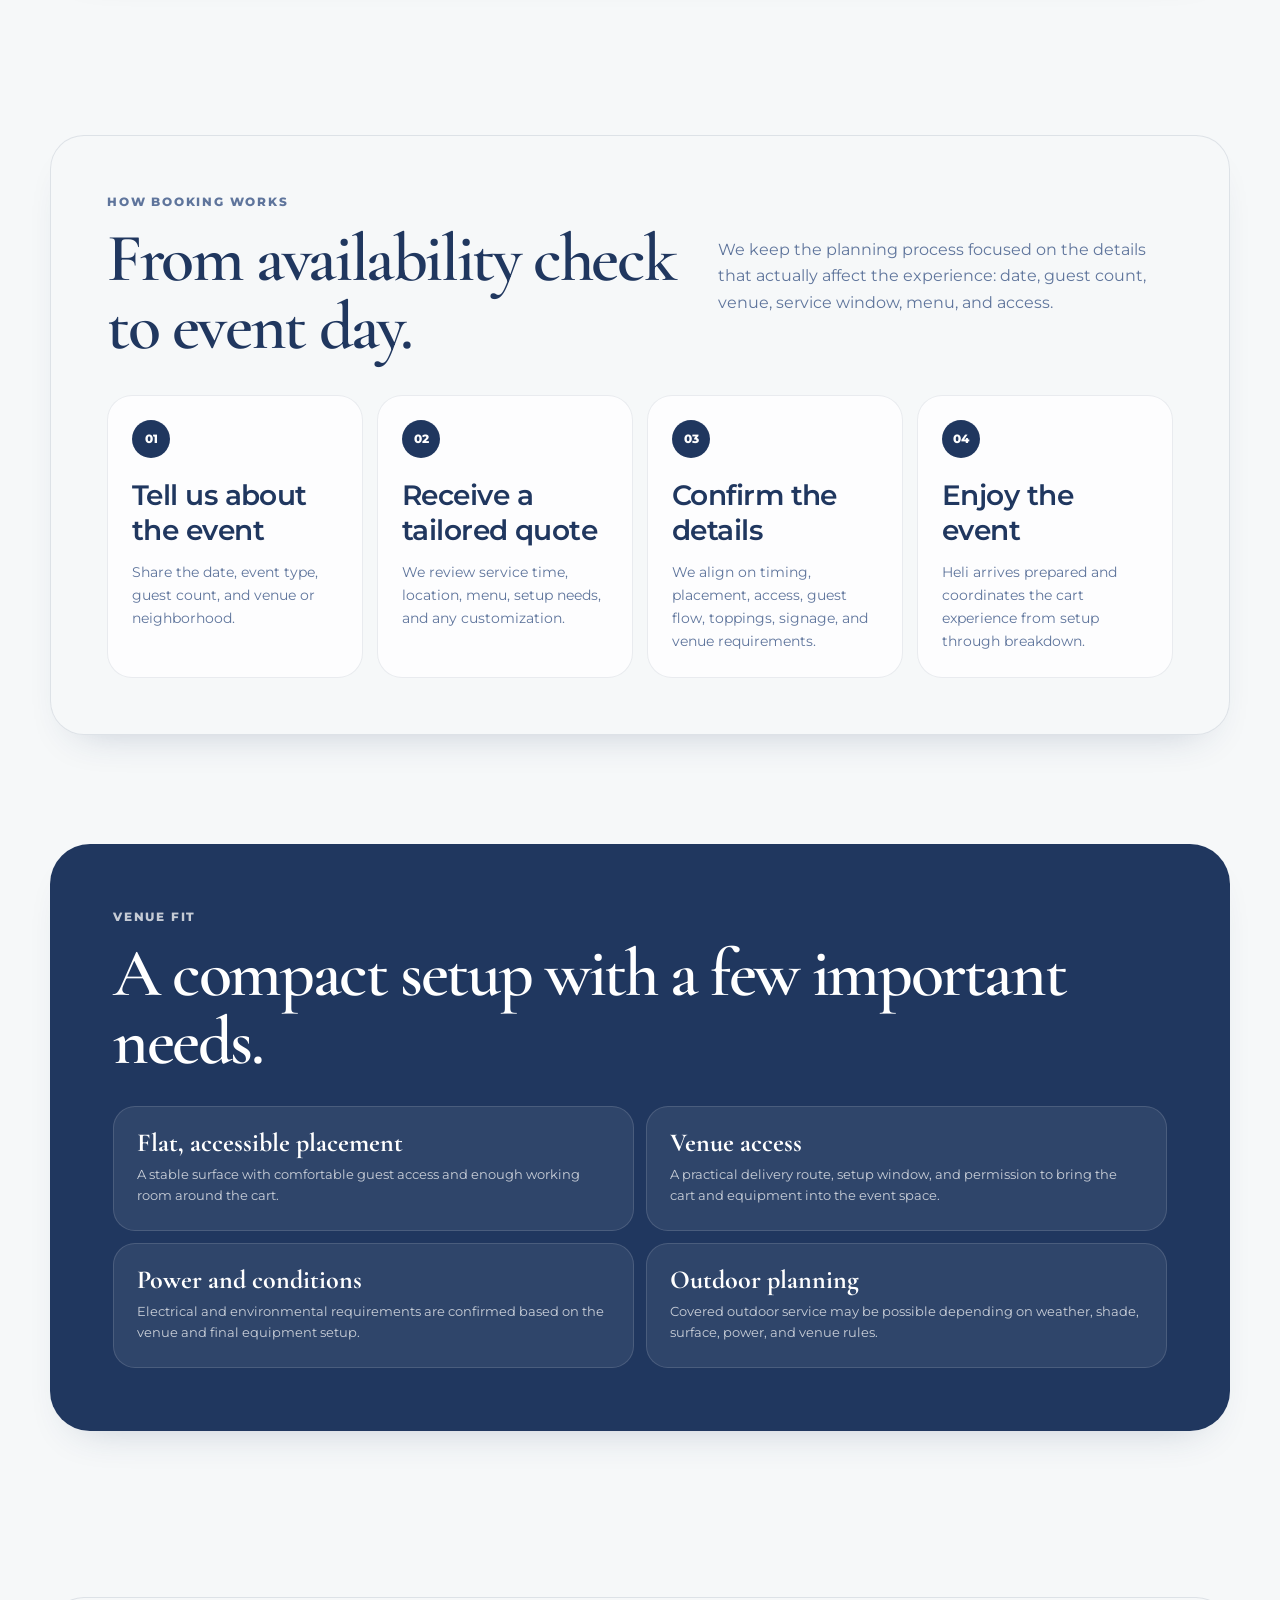
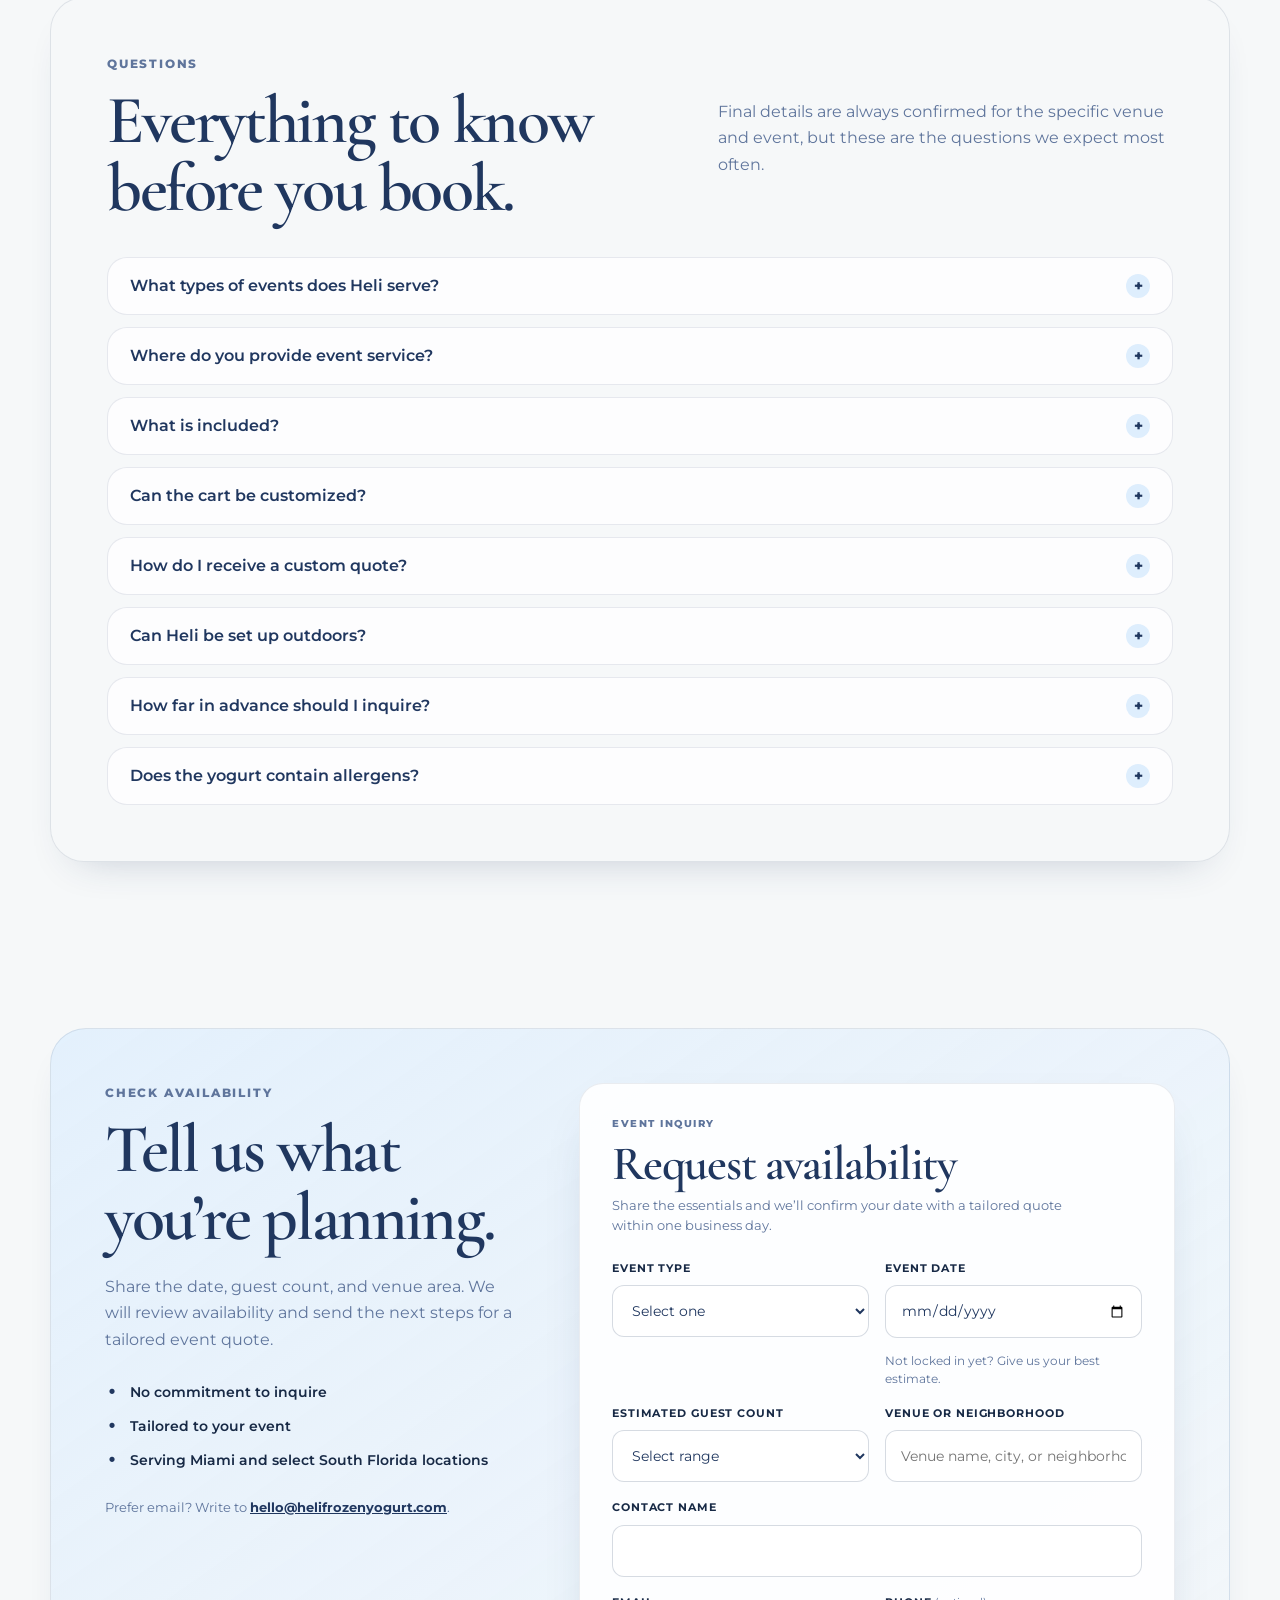
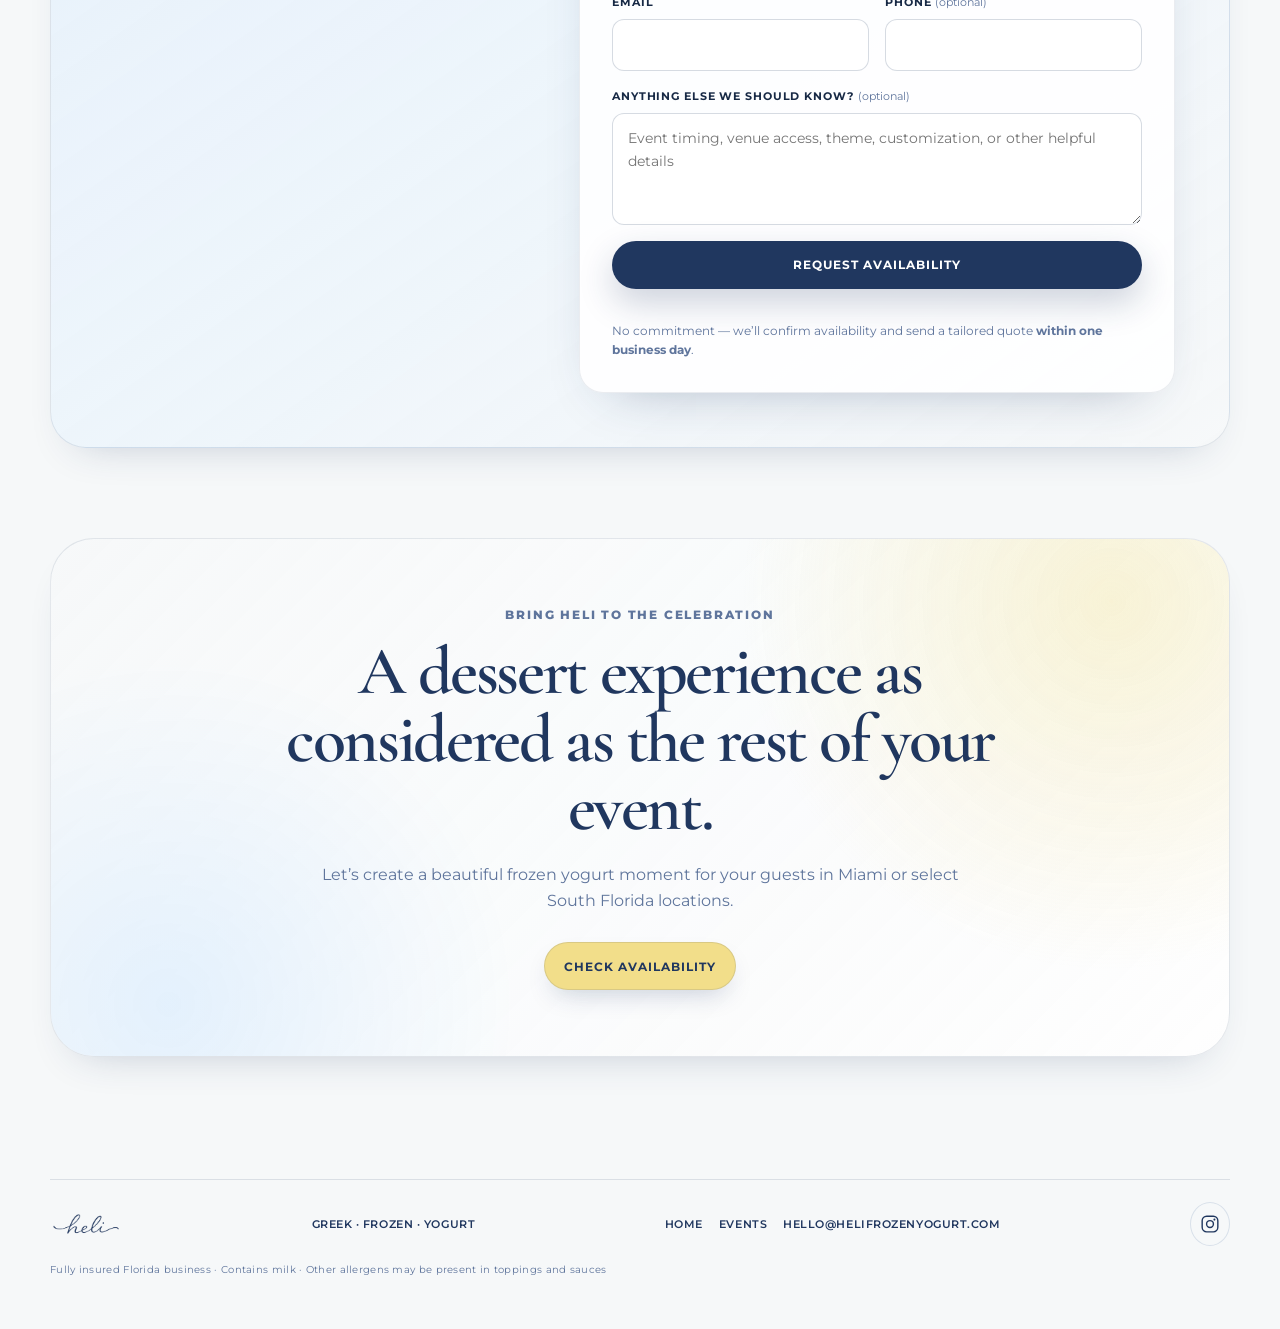
==== commit 391b290a: "Make Heli events informational and remove outdated public pricing" ====
--- a/events/index.html
+++ b/events/index.html
@@ -62,7 +62,7 @@
           {
             "@type": "Question",
             "name": "What is included with the Heli event cart?",
-            "acceptedAnswer": {"@type": "Answer", "text": "Each package includes the styled Heli cart, unlimited Greek frozen yogurt for every booked guest during the selected service window, cups, spoons, napkins, six curated toppings and sauces, setup, an event attendant, and breakdown."}
+            "acceptedAnswer": {"@type": "Answer", "text": "The Heli event experience includes the styled cart, Greek frozen yogurt, cups, spoons, napkins, curated toppings and sauces, an event attendant, setup, and breakdown. Guest count, servings, menu, and service time are confirmed in your event proposal."}
           },
           {
             "@type": "Question",
@@ -105,7 +105,6 @@
         <div class="nav-links" id="navLinks" aria-label="Page sections">
           <a href="#experience">The Experience</a>
           <a href="#events">Events</a>
-          <a href="pricing/index.html">Pricing</a>
           <a href="#included">What’s Included</a>
           <a href="#process">How It Works</a>
           <a href="#faq">FAQ</a>
@@ -130,7 +129,7 @@
           <p class="hero-copy">A polished mobile cart experience for weddings, birthdays, showers, corporate gatherings, resident events, and brand activations across Miami and select South Florida locations.</p>
           <div class="hero-actions">
             <a class="button button-primary" href="#availability" data-cta="hero">Check Availability</a>
-            <a class="button button-secondary" href="pricing/index.html" data-cta="hero-pricing">View Packages &amp; Pricing</a>
+            <a class="button button-secondary" href="#included" data-cta="hero-included">Explore the Experience</a>
           </div>
           <p class="hero-summary">
             <strong>Custom quotes tailored to your event</strong>
@@ -250,19 +249,19 @@
           <h2>Everything included, beautifully handled.</h2>
           <p class="section-intro">We tailor the setup to your venue and guest count, then take care of service from arrival through the final cup.</p>
           <div class="included-callout">
-            <strong>Unlimited during service</strong>
-            <span>Every booked guest can enjoy unlimited Heli cups during your selected service window.</span>
+            <strong>Tailored to your guest list</strong>
+            <span>We plan servings and service time around your guest count and event schedule.</span>
           </div>
         </div>
 
         <div class="included-list" data-reveal>
           <ul>
             <li>Heli-branded mobile cart and umbrella</li>
-            <li>Unlimited Greek frozen yogurt during service</li>
+            <li>Greek frozen yogurt for your confirmed guest count</li>
             <li>Heli cups, spoons, and napkins</li>
             <li>Curated toppings and sauces</li>
             <li>Clean countertop presentation</li>
-            <li>Menu or “Build Your Bowl” signage</li>
+            <li>Menu or “Customize Your Froyo Cup” signage</li>
             <li>Heli attendant during the agreed service window</li>
             <li>Setup, service-flow, and breakdown coordination</li>
           </ul>
@@ -276,18 +275,18 @@
         <div>
           <p class="section-kicker">Build the Menu</p>
           <h2 id="menu-title">A simple base. A beautiful finish.</h2>
-          <p>Start with Heli Greek frozen yogurt, then create a balanced topping menu with three sauces and three dry toppings. Final selections are confirmed for each event.</p>
+          <p>Customize your froyo cup with fruit, crunch, and a finishing drizzle. Toppings and sauces are selected together and confirmed for each event.</p>
         </div>
         <div class="menu-columns" data-reveal>
           <div class="menu-column">
             <span class="menu-label">Sauces</span>
-            <strong>Drizzles and creams</strong>
-            <p>Options may include honey, chocolate, pistachio cream, or other event-approved selections.</p>
+            <strong>A sweet finishing touch</strong>
+            <p>Options include honey and chocolate syrup. Final selections depend on your event menu.</p>
           </div>
           <div class="menu-column">
-            <span class="menu-label">Dry toppings</span>
-            <strong>Crunch and texture</strong>
-            <p>Options may include granola, pistachio, coconut, chocolate pieces, or other curated selections.</p>
+            <span class="menu-label">Toppings</span>
+            <strong>Fruit, crunch, and texture</strong>
+            <p>Options include strawberries, blueberries, crushed nuts, shredded coconut, and chocolate granola.</p>
           </div>
         </div>
       </div>
@@ -348,7 +347,7 @@
           </details>
           <details class="faq-item" data-reveal>
             <summary class="faq-question">What is included? <span class="faq-icon">+</span></summary>
-            <p class="faq-answer">Each package includes the styled Heli cart, unlimited Greek frozen yogurt for every booked guest during the selected service window, cups, spoons, napkins, six curated toppings and sauces, setup, an event attendant, and breakdown.</p>
+            <p class="faq-answer">The Heli event experience includes the styled cart, Greek frozen yogurt, cups, spoons, napkins, curated toppings and sauces, an event attendant, setup, and breakdown. Guest count, servings, menu, and service time are confirmed in your event proposal.</p>
           </details>
           <details class="faq-item" data-reveal>
             <summary class="faq-question">Can the cart be customized? <span class="faq-icon">+</span></summary>
@@ -492,7 +491,6 @@
       <div class="footer-links">
         <a href="../index.html">Home</a>
         <a href="#availability">Events</a>
-        <a href="pricing/index.html">Pricing</a>
         <a href="mailto:hello@helifrozenyogurt.com">hello@helifrozenyogurt.com</a>
       </div>
       <a class="social-link" href="https://instagram.com/helifroyo" target="_blank" rel="noopener" aria-label="Heli on Instagram, @helifroyo">
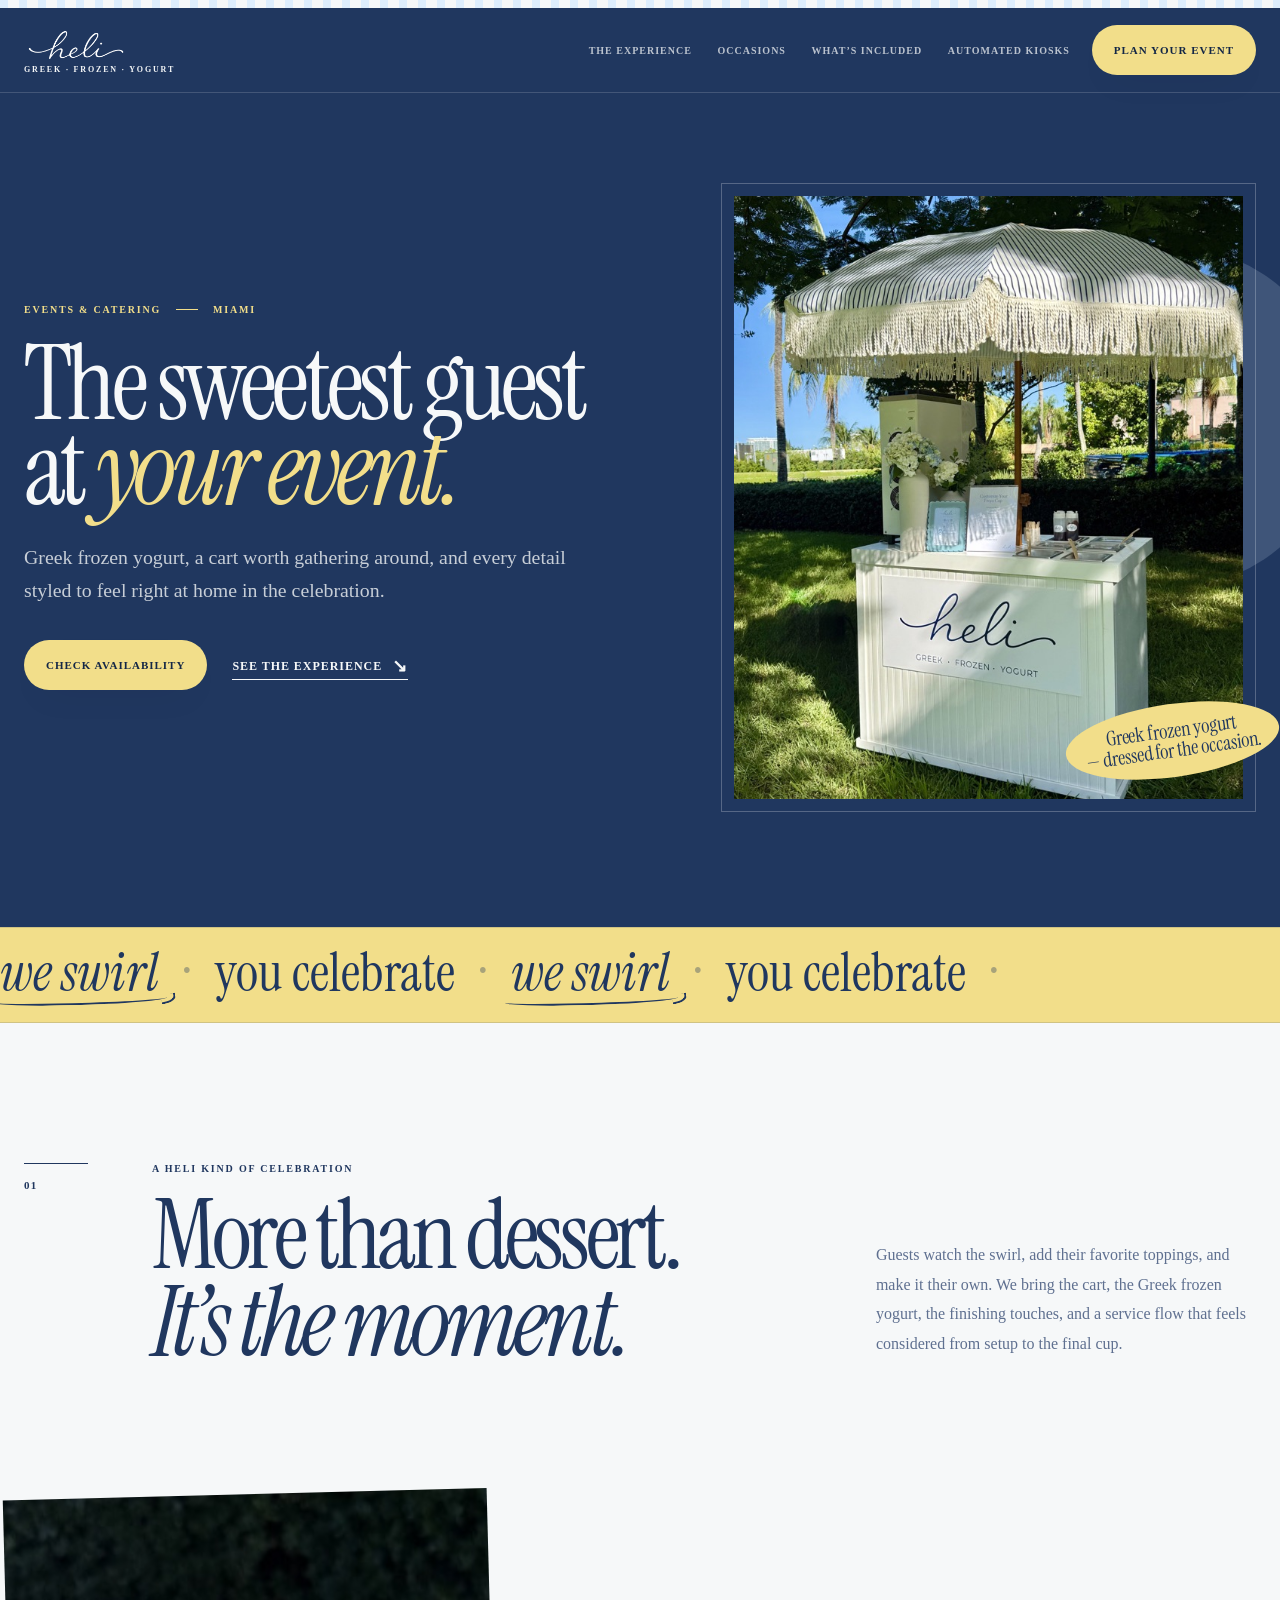
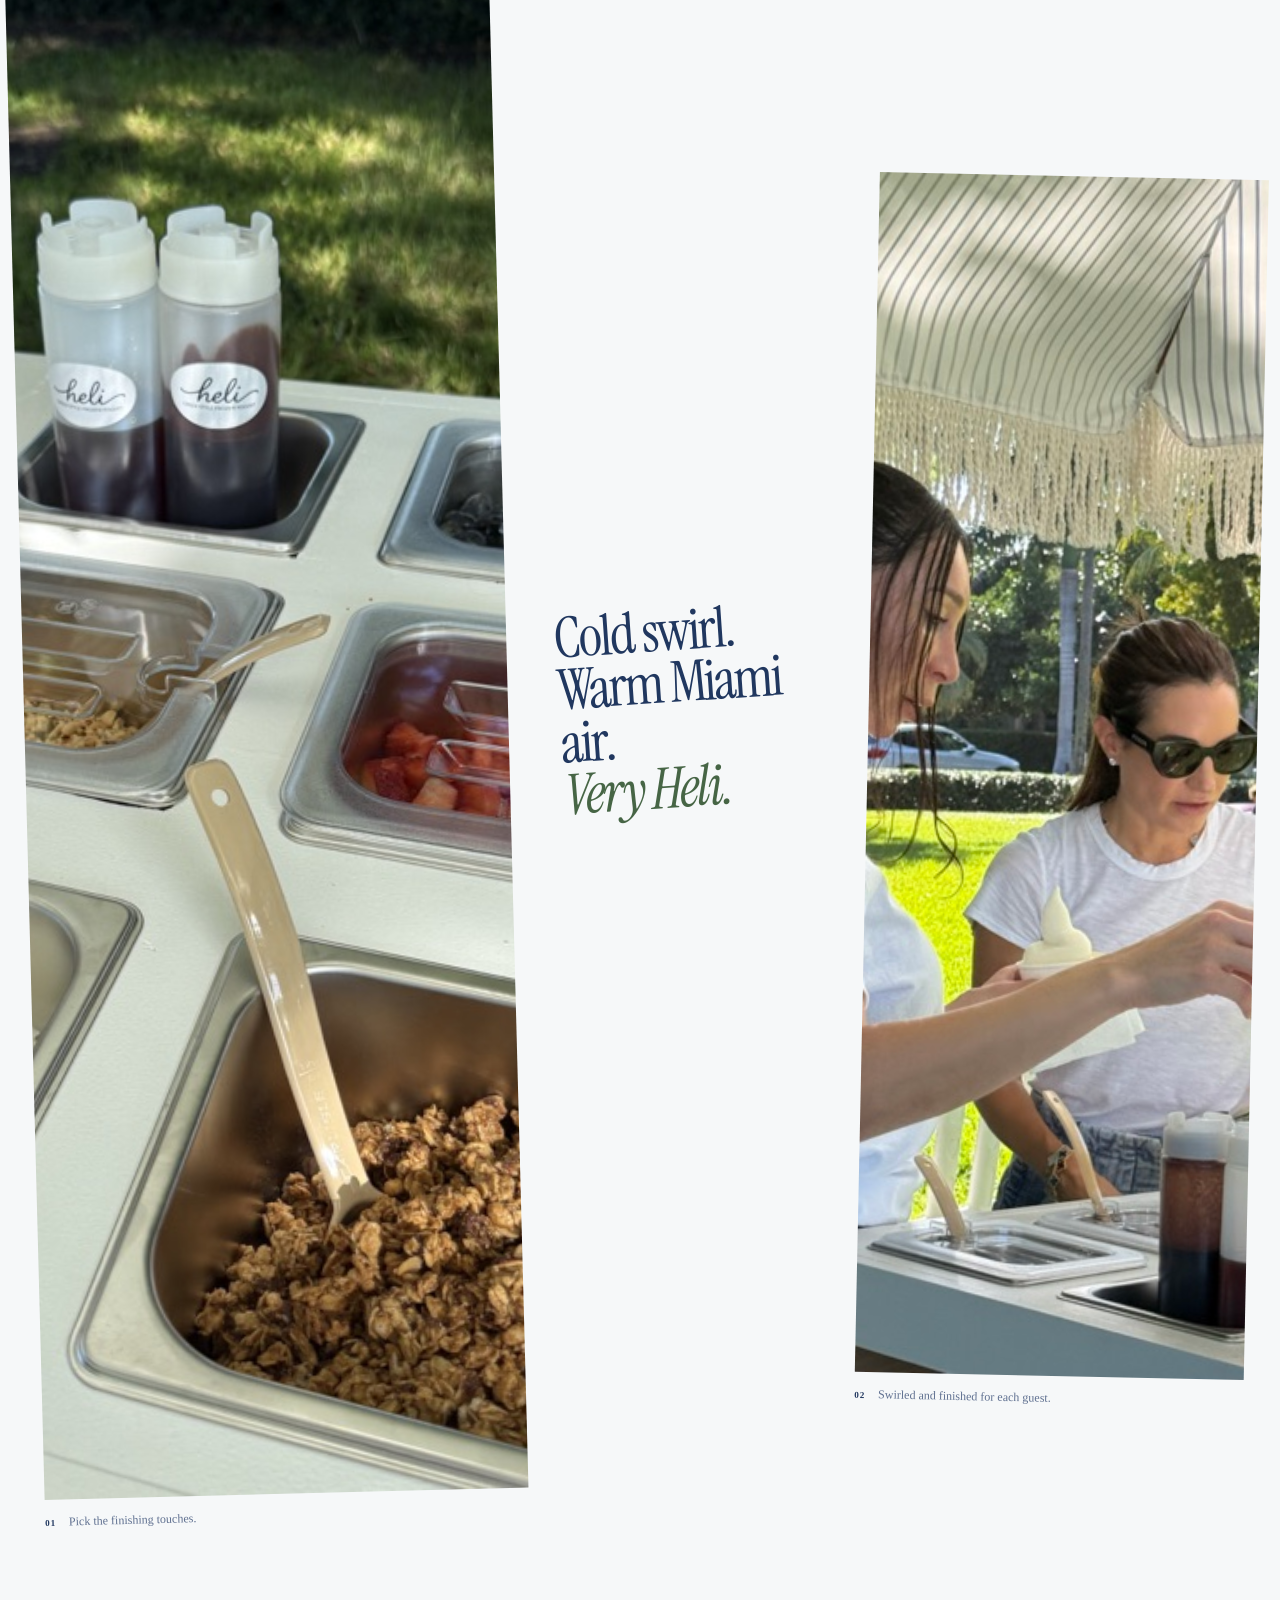
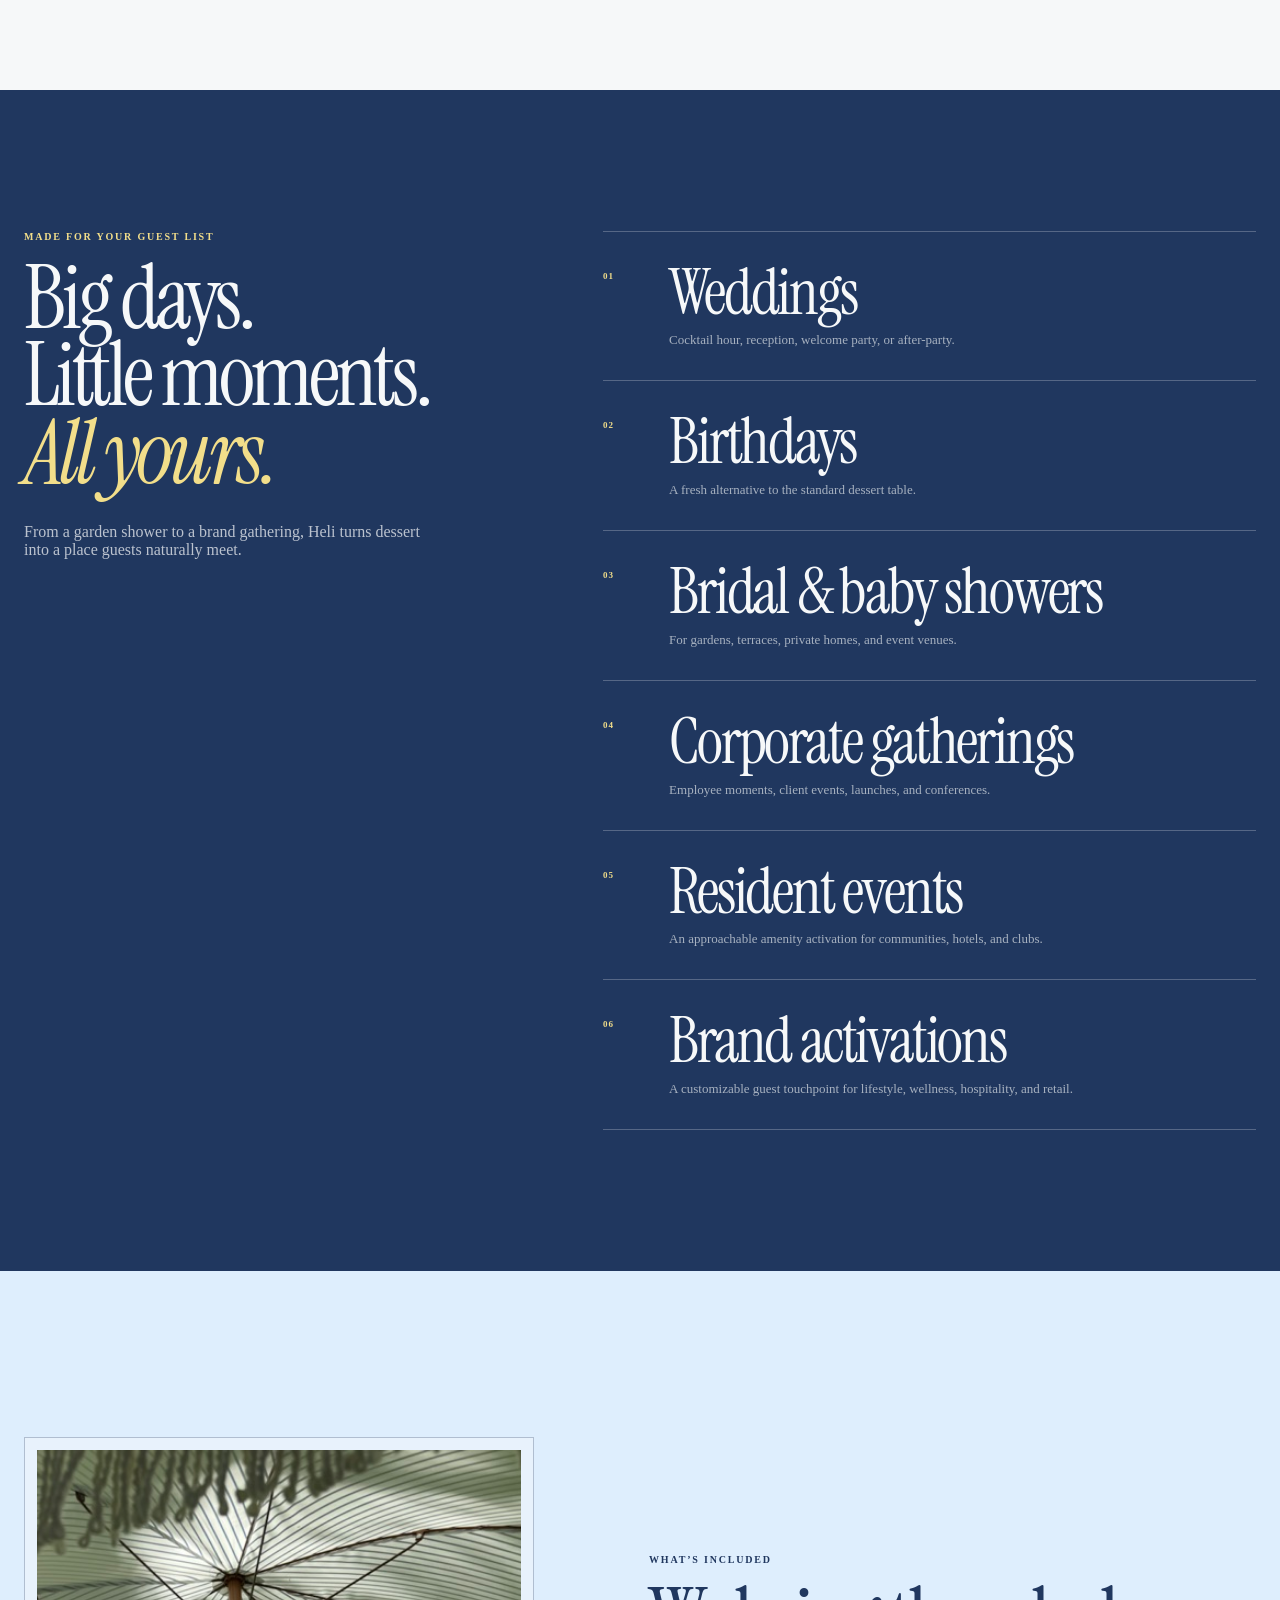
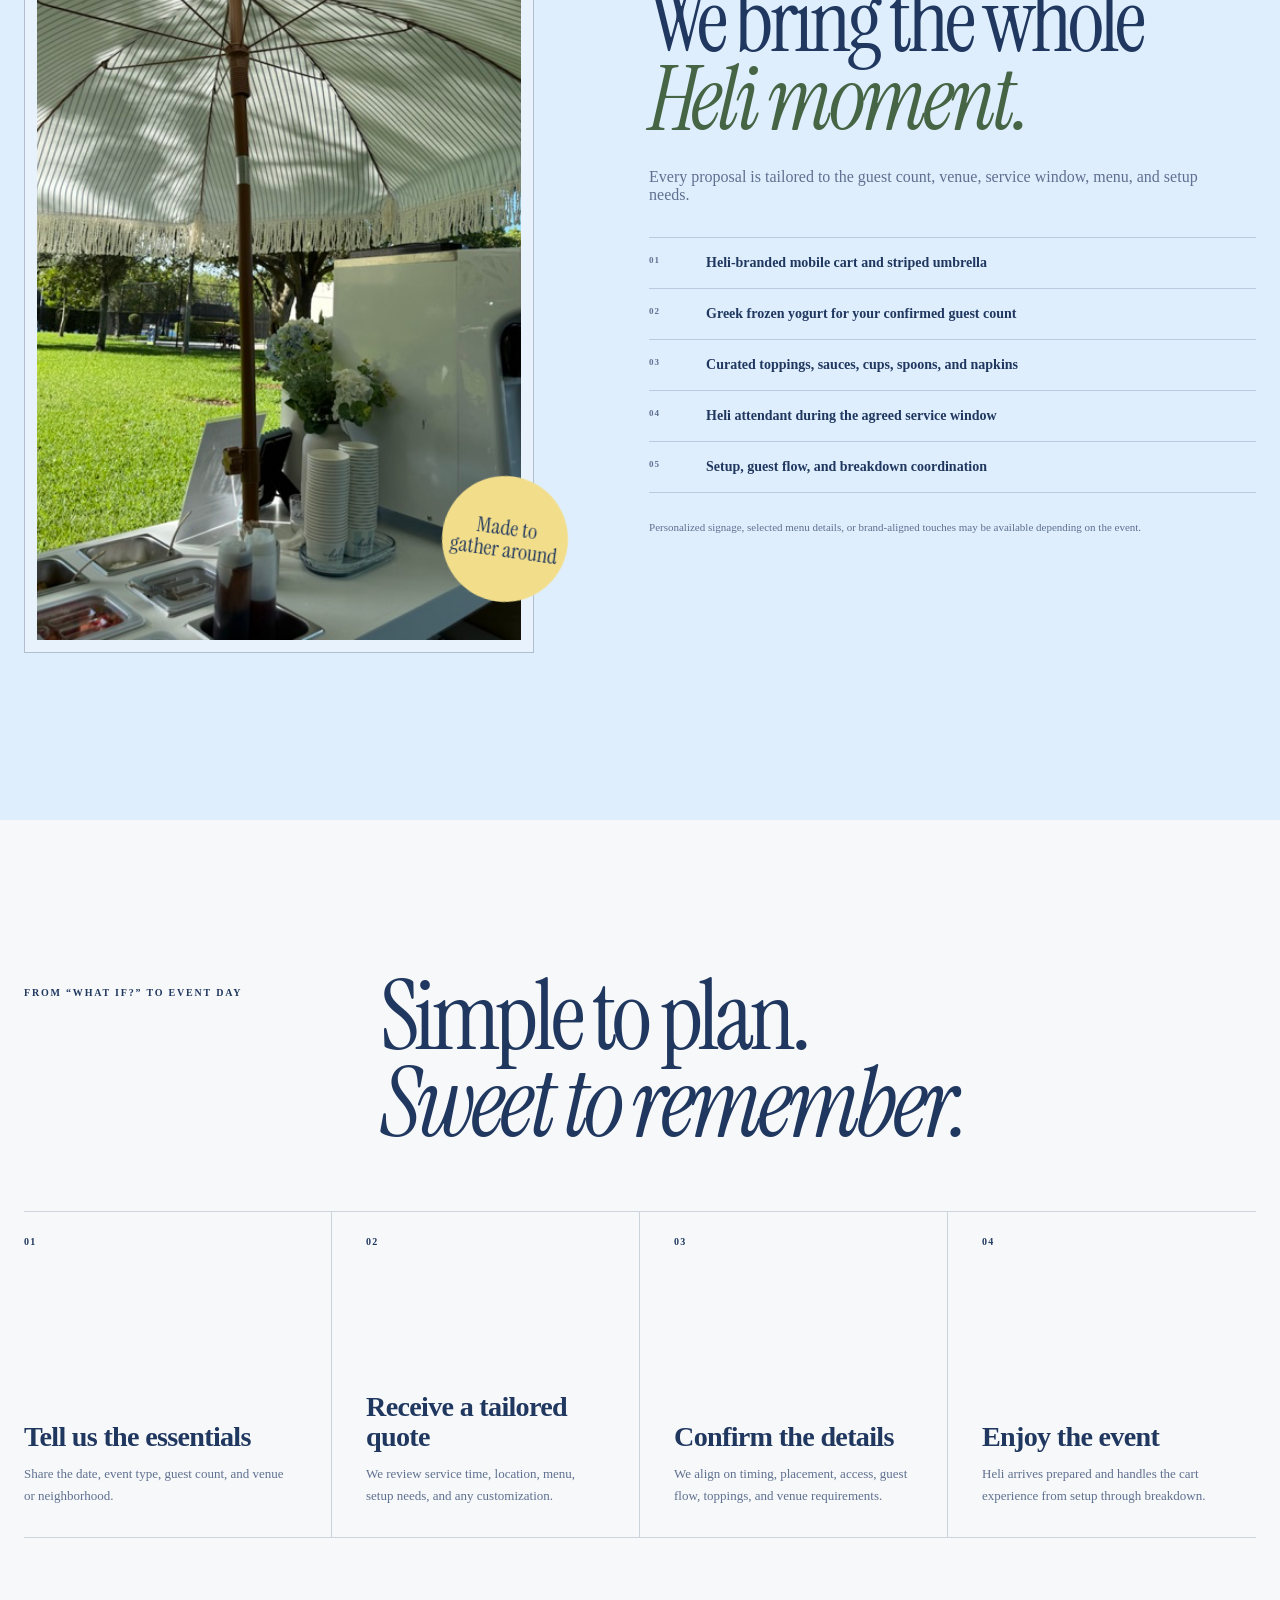
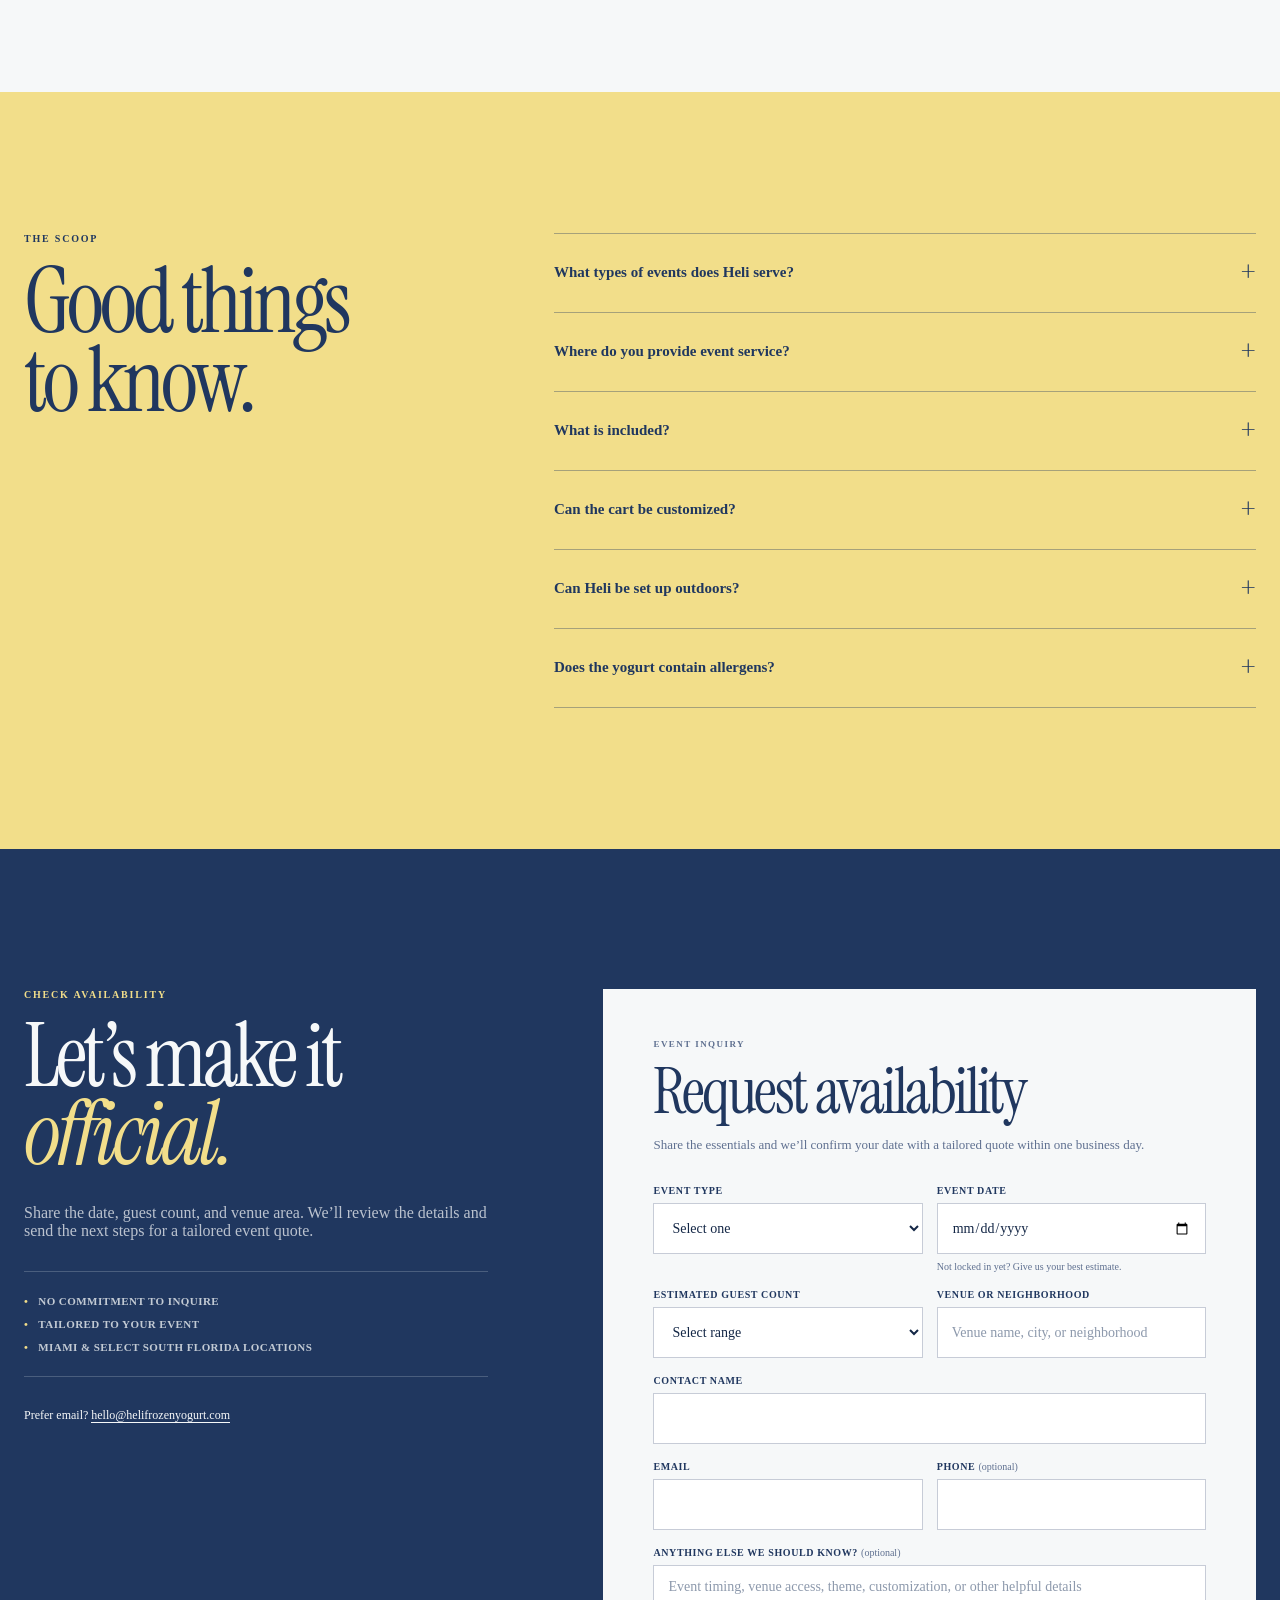
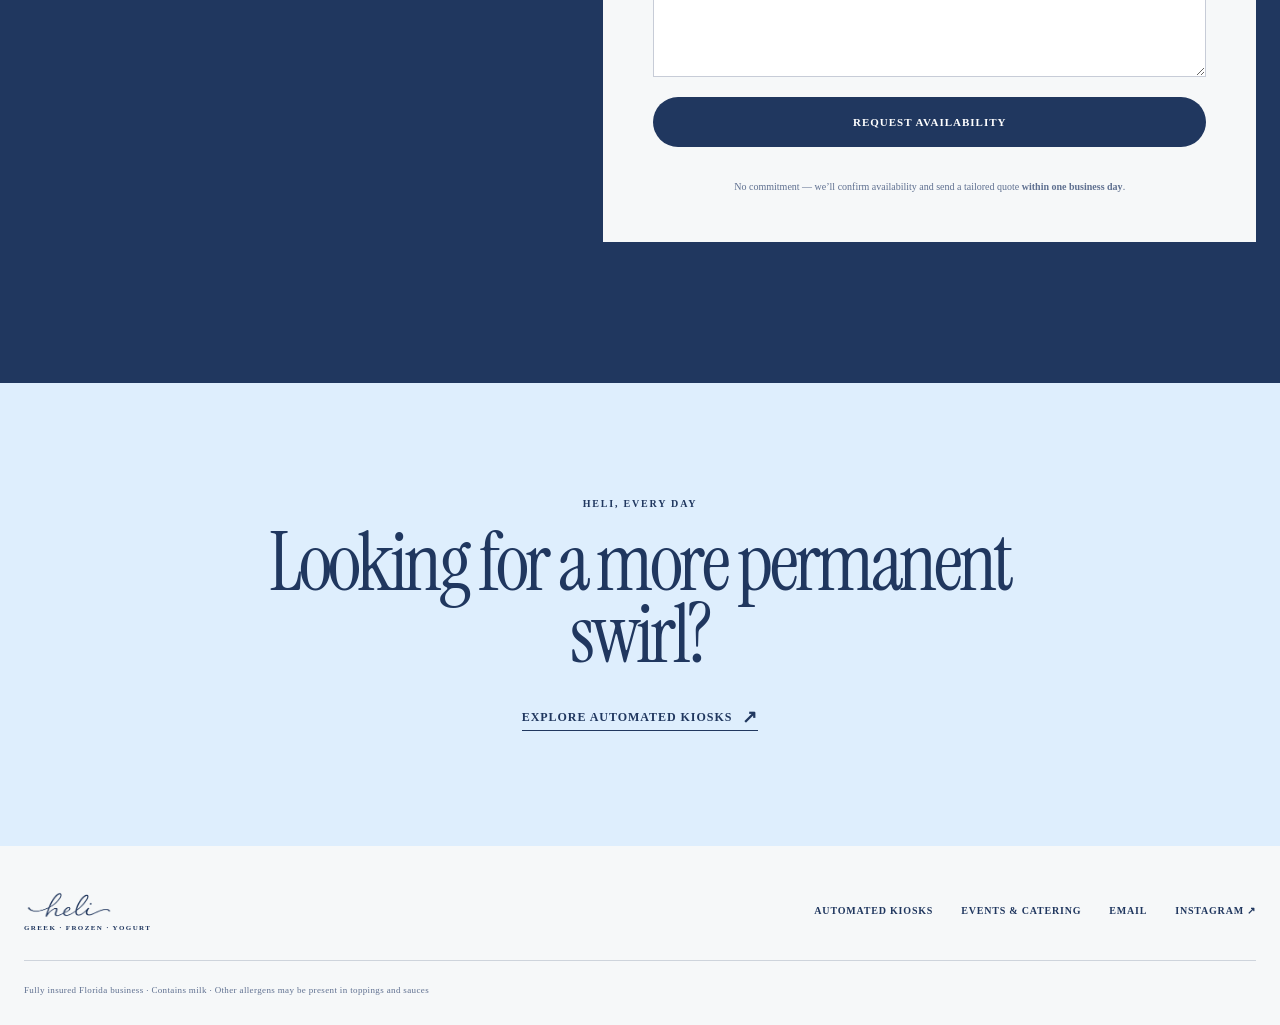
==== commit 375dde95: "Redesign events page with real Heli photography" ====
--- a/events/index.html
+++ b/events/index.html
@@ -3,31 +3,30 @@
 <head>
   <meta charset="utf-8" />
   <meta name="viewport" content="width=device-width, initial-scale=1" />
-  <title>Heli Events Miami | Greek Frozen Yogurt Cart</title>
-  <meta name="description" content="Bring Heli's premium Greek frozen yogurt cart to weddings, birthdays, showers, corporate events, brand activations, and celebrations across Miami and select South Florida locations." />
+  <title>Heli Events &amp; Catering | Greek Frozen Yogurt Cart</title>
+  <meta name="description" content="Bring Heli's Greek frozen yogurt cart to weddings, birthdays, showers, corporate events, resident gatherings, and brand activations." />
   <meta name="theme-color" content="#20375F" />
   <link rel="canonical" href="https://helifrozenyogurt.com/events/" />
 
-  <meta property="og:title" content="Heli Events Miami" />
-  <meta property="og:description" content="A beautifully styled Greek frozen yogurt cart experience for weddings, celebrations, corporate gatherings, and brand events in Miami." />
+  <meta property="og:title" content="Heli Events &amp; Catering" />
+  <meta property="og:description" content="Greek frozen yogurt, swirled for your kind of celebration." />
   <meta property="og:type" content="website" />
   <meta property="og:url" content="https://helifrozenyogurt.com/events/" />
-  <meta property="og:image" content="https://helifrozenyogurt.com/events/assets/heli-mobile-cart.jpg" />
+  <meta property="og:image" content="https://helifrozenyogurt.com/events/assets/heli-event-cart-1600.jpg" />
   <meta property="og:image:width" content="1200" />
-  <meta property="og:image:height" content="1500" />
-  <meta property="og:image:alt" content="The Heli Greek frozen yogurt mobile cart styled for an outdoor event" />
+  <meta property="og:image:height" content="1600" />
+  <meta property="og:image:alt" content="Heli Greek frozen yogurt cart beneath a striped umbrella at an outdoor event" />
   <meta name="twitter:card" content="summary_large_image" />
 
   <link rel="icon" href="../favicon.ico" sizes="any" />
-  <link rel="icon" type="image/png" sizes="16x16" href="../assets/favicon-16x16.png" />
   <link rel="icon" type="image/png" sizes="32x32" href="../assets/favicon-32x32.png" />
   <link rel="icon" type="image/png" sizes="192x192" href="../assets/favicon-192x192.png" />
   <link rel="apple-touch-icon" sizes="180x180" href="../assets/apple-touch-icon.png" />
 
   <link rel="preconnect" href="https://fonts.googleapis.com" />
   <link rel="preconnect" href="https://fonts.gstatic.com" crossorigin />
-  <link href="https://fonts.googleapis.com/css2?family=Cormorant+Garamond:ital,wght@0,300;0,400;0,500;0,600;1,400;1,500&family=Montserrat:wght@300;400;500;600;700&display=swap" rel="stylesheet" />
-  <link rel="preload" as="image" href="assets/heli-mobile-cart.webp" imagesrcset="assets/heli-mobile-cart-800.webp 800w, assets/heli-mobile-cart.webp 1200w" imagesizes="(max-width: 720px) calc(100vw - 52px), (max-width: 980px) 584px, 540px" fetchpriority="high" />
+  <link href="https://fonts.googleapis.com/css2?family=DM+Sans:wght@400;500;600;700&amp;family=Instrument+Serif:ital@0;1&amp;display=swap" rel="stylesheet" />
+  <link rel="preload" as="image" href="assets/heli-event-cart-1600.jpg" imagesrcset="assets/heli-event-cart-900.jpg 675w, assets/heli-event-cart-1600.jpg 1200w" imagesizes="(max-width: 760px) calc(100vw - 40px), 48vw" fetchpriority="high" />
   <link rel="stylesheet" href="styles.css" />
 
   <script type="application/ld+json">
@@ -45,7 +44,7 @@
       },
       {
         "@type": "Service",
-        "name": "Heli Frozen Yogurt Event Cart",
+        "name": "Heli Frozen Yogurt Events & Catering",
         "provider": {"@id": "https://helifrozenyogurt.com/#organization"},
         "areaServed": ["Miami-Dade County", "Broward County"],
         "serviceType": "Greek frozen yogurt cart for private and corporate events",
@@ -93,28 +92,25 @@
     <div class="page-shell">
       <nav class="nav" aria-label="Primary navigation">
         <a class="brand-lockup" href="../index.html" aria-label="Heli Frozen Yogurt homepage">
-          <div>
-            <picture>
-              <source srcset="../assets/heli-logo.webp" type="image/webp" />
-              <img class="brand-logo" src="../assets/heli-logo.png" alt="Heli" width="118" height="43" decoding="async" />
-            </picture>
-            <span class="brand-subtext">Greek · Frozen · Yogurt</span>
-          </div>
+          <picture>
+            <source srcset="../assets/heli-logo.webp" type="image/webp" />
+            <img class="brand-logo" src="../assets/heli-logo.png" alt="Heli" width="118" height="43" decoding="async" />
+          </picture>
+          <span class="brand-subtext">Greek · Frozen · Yogurt</span>
         </a>
 
         <div class="nav-links" id="navLinks" aria-label="Page sections">
-          <a href="#experience">The Experience</a>
-          <a href="#events">Events</a>
-          <a href="#included">What’s Included</a>
-          <a href="#process">How It Works</a>
-          <a href="#faq">FAQ</a>
+          <a href="#experience">The experience</a>
+          <a href="#events">Occasions</a>
+          <a href="#included">What’s included</a>
+          <a href="../index.html#experience">Automated kiosks</a>
         </div>
 
         <div class="nav-actions">
           <button class="nav-toggle" id="navToggle" type="button" aria-label="Open menu" aria-expanded="false" aria-controls="navLinks">
-            <span class="nav-toggle-bar"></span><span class="nav-toggle-bar"></span><span class="nav-toggle-bar"></span>
+            <span></span><span></span><span></span>
           </button>
-          <a class="button button-primary nav-cta" href="#availability" data-cta="nav"><span class="cta-full">Check Availability</span><span class="cta-short">Book Heli</span></a>
+          <a class="button button-butter nav-cta" href="#availability" data-cta="nav"><span class="cta-full">Plan your event</span><span class="cta-short">Book Heli</span></a>
         </div>
       </nav>
     </div>
@@ -123,268 +119,172 @@
   <main id="main" tabindex="-1">
     <section class="hero" aria-labelledby="hero-title">
       <div class="page-shell hero-grid">
-        <div class="hero-content">
-          <div class="eyebrow"><span class="eyebrow-dot"></span> Heli Events · Miami</div>
-          <h1 id="hero-title">Greek frozen yogurt, <em>served beautifully</em> at your event.</h1>
-          <p class="hero-copy">A polished mobile cart experience for weddings, birthdays, showers, corporate gatherings, resident events, and brand activations across Miami and select South Florida locations.</p>
+        <div class="hero-copy-block">
+          <p class="eyebrow"><span>Events &amp; Catering</span><span>Miami</span></p>
+          <h1 id="hero-title">The sweetest guest at <em>your event.</em></h1>
+          <p class="hero-copy">Greek frozen yogurt, a cart worth gathering around, and every detail styled to feel right at home in the celebration.</p>
           <div class="hero-actions">
-            <a class="button button-primary" href="#availability" data-cta="hero">Check Availability</a>
-            <a class="button button-secondary" href="#included" data-cta="hero-included">Explore the Experience</a>
+            <a class="button button-butter" href="#availability" data-cta="hero">Check availability</a>
+            <a class="text-link" href="#experience" data-cta="hero-experience">See the experience <span aria-hidden="true">↘</span></a>
           </div>
-          <p class="hero-summary">
-            <strong>Custom quotes tailored to your event</strong>
-            <span>Tell us your date, guest count, and venue area to check availability.</span>
-          </p>
-        </div>
-
-        <figure class="hero-media" data-reveal>
-          <picture class="cart-picture">
-            <source srcset="assets/heli-mobile-cart-800.webp 800w, assets/heli-mobile-cart.webp 1200w" sizes="(max-width: 720px) calc(100vw - 52px), (max-width: 980px) 584px, 540px" type="image/webp" />
-            <img
-              id="heroCartImage"
-              src="assets/heli-mobile-cart.jpg"
-              alt="Heli event cart with a blue-and-white striped umbrella, fluted white front, flowers, cups, toppings, and sauces"
-              width="1200"
-              height="1500"
-              fetchpriority="high"
-              decoding="async"
-            />
+        </div>
+
+        <figure class="hero-photo" data-reveal>
+          <picture>
+            <source srcset="assets/heli-event-cart-900.jpg 675w, assets/heli-event-cart-1600.jpg 1200w" sizes="(max-width: 760px) calc(100vw - 40px), 48vw" />
+            <img id="heroCartImage" src="assets/heli-event-cart-1600.jpg" alt="Heli Greek frozen yogurt cart with a striped fringe umbrella, flowers, toppings, and sauces at an outdoor event" width="1200" height="1600" fetchpriority="high" decoding="async" />
           </picture>
-          <figcaption class="hero-media-label">A refined cart setup designed to feel intentional inside the event, not added on as an afterthought.</figcaption>
+          <figcaption>Greek frozen yogurt<br />— dressed for the occasion.</figcaption>
         </figure>
       </div>
-    </section>
-
-    <section class="service-strip" aria-label="Service area">
+      <div class="hero-marquee" aria-label="We swirl, you celebrate">
+        <div class="marquee-track" aria-hidden="true">
+          <span class="swirl-mark">we swirl</span><i>·</i><span>you celebrate</span><i>·</i>
+          <span class="swirl-mark">we swirl</span><i>·</i><span>you celebrate</span><i>·</i>
+        </div>
+      </div>
+    </section>
+
+    <section class="intro-section" id="experience">
+      <div class="page-shell intro-grid">
+        <div class="intro-number" aria-hidden="true">01</div>
+        <div class="intro-copy" data-reveal>
+          <p class="section-kicker">A Heli kind of celebration</p>
+          <h2>More than dessert.<br /><em>It’s the moment.</em></h2>
+        </div>
+        <p class="intro-body" data-reveal>Guests watch the swirl, add their favorite toppings, and make it their own. We bring the cart, the Greek frozen yogurt, the finishing touches, and a service flow that feels considered from setup to the final cup.</p>
+      </div>
+
+      <div class="page-shell photo-story">
+        <figure class="story-photo story-photo-toppings" data-reveal>
+          <picture>
+            <source srcset="assets/heli-event-toppings-900.jpg 675w, assets/heli-event-toppings-1600.jpg 1200w" sizes="(max-width: 760px) calc(100vw - 40px), 42vw" />
+            <img src="assets/heli-event-toppings-1600.jpg" alt="Real Heli topping bar with coconut, granola, strawberries, chocolate pieces, and sauces" width="1200" height="1600" loading="lazy" decoding="async" />
+          </picture>
+          <figcaption><span>01</span> Pick the finishing touches.</figcaption>
+        </figure>
+
+        <div class="story-note" data-reveal>
+          <p>Cold swirl.<br />Warm Miami air.<br /><em>Very Heli.</em></p>
+        </div>
+
+        <figure class="story-photo story-photo-service" data-reveal>
+          <picture>
+            <source srcset="assets/heli-event-service-720.jpg 540w, assets/heli-event-service-1200.jpg 900w" sizes="(max-width: 760px) calc(100vw - 40px), 36vw" />
+            <img src="assets/heli-event-service-1200.jpg" alt="A Heli attendant serving a frozen yogurt cup while a guest chooses toppings" width="900" height="1200" loading="lazy" decoding="async" />
+          </picture>
+          <figcaption><span>02</span> Swirled and finished for each guest.</figcaption>
+        </figure>
+      </div>
+    </section>
+
+    <section class="occasions-section" id="events">
+      <div class="page-shell occasions-layout">
+        <div class="occasions-sticky">
+          <p class="section-kicker light">Made for your guest list</p>
+          <h2>Big days.<br />Little moments.<br /><em>All yours.</em></h2>
+          <p>From a garden shower to a brand gathering, Heli turns dessert into a place guests naturally meet.</p>
+        </div>
+
+        <div class="occasion-list" aria-label="Types of events">
+          <article data-reveal><span>01</span><h3>Weddings</h3><p>Cocktail hour, reception, welcome party, or after-party.</p></article>
+          <article data-reveal><span>02</span><h3>Birthdays</h3><p>A fresh alternative to the standard dessert table.</p></article>
+          <article data-reveal><span>03</span><h3>Bridal &amp; baby showers</h3><p>For gardens, terraces, private homes, and event venues.</p></article>
+          <article data-reveal><span>04</span><h3>Corporate gatherings</h3><p>Employee moments, client events, launches, and conferences.</p></article>
+          <article data-reveal><span>05</span><h3>Resident events</h3><p>An approachable amenity activation for communities, hotels, and clubs.</p></article>
+          <article data-reveal><span>06</span><h3>Brand activations</h3><p>A customizable guest touchpoint for lifestyle, wellness, hospitality, and retail.</p></article>
+        </div>
+      </div>
+    </section>
+
+    <section class="included-section" id="included">
+      <div class="page-shell included-grid">
+        <figure class="included-photo" data-reveal>
+          <picture>
+            <source srcset="assets/heli-event-setup-720.jpg 540w, assets/heli-event-setup-1200.jpg 900w" sizes="(max-width: 760px) calc(100vw - 40px), 42vw" />
+            <img src="assets/heli-event-setup-1200.jpg" alt="Real Heli setup showing the striped umbrella, Greek frozen yogurt machine, cups, sauces, and topping bar" width="900" height="1200" loading="lazy" decoding="async" />
+          </picture>
+          <span class="photo-stamp">Made to<br />gather around</span>
+        </figure>
+
+        <div class="included-copy" data-reveal>
+          <p class="section-kicker">What’s included</p>
+          <h2>We bring the whole <em>Heli moment.</em></h2>
+          <p>Every proposal is tailored to the guest count, venue, service window, menu, and setup needs.</p>
+          <ul>
+            <li><span>01</span>Heli-branded mobile cart and striped umbrella</li>
+            <li><span>02</span>Greek frozen yogurt for your confirmed guest count</li>
+            <li><span>03</span>Curated toppings, sauces, cups, spoons, and napkins</li>
+            <li><span>04</span>Heli attendant during the agreed service window</li>
+            <li><span>05</span>Setup, guest flow, and breakdown coordination</li>
+          </ul>
+          <p class="included-note">Personalized signage, selected menu details, or brand-aligned touches may be available depending on the event.</p>
+        </div>
+      </div>
+    </section>
+
+    <section class="process-section" id="process">
       <div class="page-shell">
-        <div class="service-strip-inner" data-reveal>
-          <span>Serving South Miami to Fort Lauderdale</span>
-          <span aria-hidden="true">·</span>
-          <span>Private events</span>
-          <span aria-hidden="true">·</span>
-          <span>Corporate and brand events</span>
-        </div>
-      </div>
-    </section>
-
-    <section id="experience">
-      <div class="page-shell section-card">
-        <div class="section-heading">
-          <div>
-            <p class="section-kicker">The Sweetest Guest at Your Event</p>
-            <h2>A dessert moment guests can see, customize, and remember.</h2>
-          </div>
-          <p class="section-intro">Heli brings together a beautifully styled cart, creamy Greek frozen yogurt, and a curated topping bar in one compact experience. It feels interactive without making your event feel busy or overly casual.</p>
-        </div>
-
-        <div class="experience-grid">
-          <article class="experience-card" data-reveal>
-            <span class="card-number">01</span>
-            <h3>Made for the moment</h3>
-            <p>Guests watch their cup come together and finish it with their favorite toppings and sauces.</p>
-          </article>
-          <article class="experience-card" data-reveal>
-            <span class="card-number">02</span>
-            <h3>Styled to belong</h3>
-            <p>Heli’s soft blue stripes, white umbrella, flowers, signage, and clean setup complement elevated celebrations.</p>
-          </article>
-          <article class="experience-card" data-reveal>
-            <span class="card-number">03</span>
-            <h3>Easy for the host</h3>
-            <p>We coordinate setup, service flow, supplies, and breakdown details so the experience feels organized from arrival to finish.</p>
-          </article>
-        </div>
-      </div>
-    </section>
-
-    <section class="detail-feature" aria-labelledby="detail-feature-title">
-      <div class="page-shell detail-feature-card">
-        <figure class="detail-feature-media" data-reveal>
-          <picture>
-            <source srcset="assets/heli-cart-detail-800.webp 800w, assets/heli-cart-detail.webp 1200w" sizes="(max-width: 720px) calc(100vw - 52px), (max-width: 980px) 560px, 52vw" type="image/webp" />
-            <img
-              src="assets/heli-cart-detail.jpg"
-              alt="Close view of the Heli cart showing its striped umbrella, floral arrangement, branded menu, cups, topping bar, and logo"
-              width="1200"
-              height="1500"
-              loading="lazy"
-              decoding="async"
-            />
-          </picture>
-        </figure>
-
-        <div class="detail-feature-copy" data-reveal>
-          <p class="section-kicker">Designed in the Details</p>
-          <h2 id="detail-feature-title">A cart that belongs at the event.</h2>
-          <p>From the striped umbrella and branded service pieces to the curated topping bar, every element is styled as one cohesive setup.</p>
-        </div>
-      </div>
-    </section>
-
-    <section id="events">
-      <div class="page-shell section-card section-card-soft">
-        <div class="section-heading">
-          <div>
-            <p class="section-kicker">Made for Miami Celebrations</p>
-            <h2>From intimate gatherings to guest-facing activations.</h2>
-          </div>
-          <p class="section-intro">The cart works especially well in visually considered spaces where the dessert experience should feel special, easy to approach, and naturally photogenic.</p>
-        </div>
-
-        <div class="event-grid">
-          <article class="event-card" data-reveal><h3>Weddings</h3><p>A fresh, interactive dessert moment for cocktail hour, reception, welcome party, or after-party.</p></article>
-          <article class="event-card" data-reveal><h3>Bridal &amp; baby showers</h3><p>A soft, elegant cart setup that fits garden parties, terraces, private homes, and event venues.</p></article>
-          <article class="event-card" data-reveal><h3>Birthdays &amp; celebrations</h3><p>A memorable alternative to a standard dessert table for adults, families, and mixed-age guest lists.</p></article>
-          <article class="event-card" data-reveal><h3>Corporate events</h3><p>A polished employee or client experience for office gatherings, launches, appreciation events, and conferences.</p></article>
-          <article class="event-card" data-reveal><h3>Resident events</h3><p>A ready-to-enjoy amenity activation for apartment communities, condos, hotels, and private clubs.</p></article>
-          <article class="event-card" data-reveal><h3>Brand activations</h3><p>A clean, customizable guest touchpoint for wellness, hospitality, retail, beauty, fitness, and lifestyle brands.</p></article>
-        </div>
-      </div>
-    </section>
-
-    <section id="included">
-      <div class="page-shell included-layout">
-        <div class="included-copy" data-reveal>
-          <p class="section-kicker">What’s Included</p>
-          <h2>Everything included, beautifully handled.</h2>
-          <p class="section-intro">We tailor the setup to your venue and guest count, then take care of service from arrival through the final cup.</p>
-          <div class="included-callout">
-            <strong>Tailored to your guest list</strong>
-            <span>We plan servings and service time around your guest count and event schedule.</span>
-          </div>
-        </div>
-
-        <div class="included-list" data-reveal>
-          <ul>
-            <li>Heli-branded mobile cart and umbrella</li>
-            <li>Greek frozen yogurt for your confirmed guest count</li>
-            <li>Heli cups, spoons, and napkins</li>
-            <li>Curated toppings and sauces</li>
-            <li>Clean countertop presentation</li>
-            <li>Menu or “Customize Your Froyo Cup” signage</li>
-            <li>Heli attendant during the agreed service window</li>
-            <li>Setup, service-flow, and breakdown coordination</li>
-          </ul>
-          <p class="included-note">Personalized signage, selected event details, or brand-aligned touches may be available depending on the event.</p>
-        </div>
-      </div>
-    </section>
-
-    <section class="menu-section" aria-labelledby="menu-title">
-      <div class="page-shell menu-card">
+        <div class="process-heading">
+          <p class="section-kicker">From “what if?” to event day</p>
+          <h2>Simple to plan.<br /><em>Sweet to remember.</em></h2>
+        </div>
+        <ol class="process-list">
+          <li data-reveal><span>01</span><div><h3>Tell us the essentials</h3><p>Share the date, event type, guest count, and venue or neighborhood.</p></div></li>
+          <li data-reveal><span>02</span><div><h3>Receive a tailored quote</h3><p>We review service time, location, menu, setup needs, and any customization.</p></div></li>
+          <li data-reveal><span>03</span><div><h3>Confirm the details</h3><p>We align on timing, placement, access, guest flow, toppings, and venue requirements.</p></div></li>
+          <li data-reveal><span>04</span><div><h3>Enjoy the event</h3><p>Heli arrives prepared and handles the cart experience from setup through breakdown.</p></div></li>
+        </ol>
+      </div>
+    </section>
+
+    <section class="faq-section" id="faq">
+      <div class="page-shell faq-layout">
         <div>
-          <p class="section-kicker">Build the Menu</p>
-          <h2 id="menu-title">A simple base. A beautiful finish.</h2>
-          <p>Customize your froyo cup with fruit, crunch, and a finishing drizzle. Toppings and sauces are selected together and confirmed for each event.</p>
-        </div>
-        <div class="menu-columns" data-reveal>
-          <div class="menu-column">
-            <span class="menu-label">Sauces</span>
-            <strong>A sweet finishing touch</strong>
-            <p>Options include honey and chocolate syrup. Final selections depend on your event menu.</p>
-          </div>
-          <div class="menu-column">
-            <span class="menu-label">Toppings</span>
-            <strong>Fruit, crunch, and texture</strong>
-            <p>Options include strawberries, blueberries, crushed nuts, shredded coconut, and chocolate granola.</p>
-          </div>
-        </div>
-      </div>
-    </section>
-
-    <section id="process">
-      <div class="page-shell section-card">
-        <div class="section-heading">
-          <div>
-            <p class="section-kicker">How Booking Works</p>
-            <h2>From availability check to event day.</h2>
-          </div>
-          <p class="section-intro">We keep the planning process focused on the details that actually affect the experience: date, guest count, venue, service window, menu, and access.</p>
-        </div>
-
-        <div class="process-grid">
-          <article class="process-card" data-reveal><span class="step-number">01</span><h3>Tell us about the event</h3><p>Share the date, event type, guest count, and venue or neighborhood.</p></article>
-          <article class="process-card" data-reveal><span class="step-number">02</span><h3>Receive a tailored quote</h3><p>We review service time, location, menu, setup needs, and any customization.</p></article>
-          <article class="process-card" data-reveal><span class="step-number">03</span><h3>Confirm the details</h3><p>We align on timing, placement, access, guest flow, toppings, signage, and venue requirements.</p></article>
-          <article class="process-card" data-reveal><span class="step-number">04</span><h3>Enjoy the event</h3><p>Heli arrives prepared and coordinates the cart experience from setup through breakdown.</p></article>
-        </div>
-      </div>
-    </section>
-
-    <section class="fit-section" aria-labelledby="fit-title">
-      <div class="page-shell fit-card">
-        <div>
-          <p class="section-kicker">Venue Fit</p>
-          <h2 id="fit-title">A compact setup with a few important needs.</h2>
-        </div>
-        <div class="fit-grid">
-          <div><strong>Flat, accessible placement</strong><span>A stable surface with comfortable guest access and enough working room around the cart.</span></div>
-          <div><strong>Venue access</strong><span>A practical delivery route, setup window, and permission to bring the cart and equipment into the event space.</span></div>
-          <div><strong>Power and conditions</strong><span>Electrical and environmental requirements are confirmed based on the venue and final equipment setup.</span></div>
-          <div><strong>Outdoor planning</strong><span>Covered outdoor service may be possible depending on weather, shade, surface, power, and venue rules.</span></div>
-        </div>
-      </div>
-    </section>
-
-    <section id="faq">
-      <div class="page-shell section-card">
-        <div class="section-heading">
-          <div>
-            <p class="section-kicker">Questions</p>
-            <h2>Everything to know before you book.</h2>
-          </div>
-          <p class="section-intro">Final details are always confirmed for the specific venue and event, but these are the questions we expect most often.</p>
-        </div>
-
+          <p class="section-kicker">The scoop</p>
+          <h2>Good things<br />to know.</h2>
+        </div>
         <div class="faq-list">
           <details class="faq-item" data-reveal>
-            <summary class="faq-question">What types of events does Heli serve? <span class="faq-icon">+</span></summary>
-            <p class="faq-answer">Heli is available for weddings, birthdays, bridal and baby showers, corporate gatherings, resident events, wellness events, and brand activations.</p>
-          </details>
-          <details class="faq-item" data-reveal>
-            <summary class="faq-question">Where do you provide event service? <span class="faq-icon">+</span></summary>
-            <p class="faq-answer">We serve Miami-Dade and select Broward locations, generally from South Miami to Fort Lauderdale. Availability depends on the venue, date, and event logistics.</p>
-          </details>
-          <details class="faq-item" data-reveal>
-            <summary class="faq-question">What is included? <span class="faq-icon">+</span></summary>
-            <p class="faq-answer">The Heli event experience includes the styled cart, Greek frozen yogurt, cups, spoons, napkins, curated toppings and sauces, an event attendant, setup, and breakdown. Guest count, servings, menu, and service time are confirmed in your event proposal.</p>
-          </details>
-          <details class="faq-item" data-reveal>
-            <summary class="faq-question">Can the cart be customized? <span class="faq-icon">+</span></summary>
-            <p class="faq-answer">Personalized signage, selected menu details, guest promotions, and brand-aligned event touches may be available depending on the event.</p>
-          </details>
-          <details class="faq-item" data-reveal>
-            <summary class="faq-question">How do I receive a custom quote? <span class="faq-icon">+</span></summary>
-            <p class="faq-answer">Share your date, guest count, venue area, and event details through our inquiry form. We will confirm availability and prepare a quote tailored to your celebration.</p>
-          </details>
-          <details class="faq-item" data-reveal>
-            <summary class="faq-question">Can Heli be set up outdoors? <span class="faq-icon">+</span></summary>
-            <p class="faq-answer">Covered outdoor service may be possible depending on weather, shade, a flat surface, access, power, and venue requirements. We confirm the setup during planning.</p>
-          </details>
-          <details class="faq-item" data-reveal>
-            <summary class="faq-question">How far in advance should I inquire? <span class="faq-icon">+</span></summary>
-            <p class="faq-answer">Availability varies by date and event logistics, so earlier inquiries are recommended. You can still submit a request for a near-term event and we will confirm whether the date is available.</p>
-          </details>
-          <details class="faq-item" data-reveal>
-            <summary class="faq-question">Does the yogurt contain allergens? <span class="faq-icon">+</span></summary>
-            <p class="faq-answer">The frozen yogurt contains milk. Toppings and sauces may contain or be exposed to other common allergens. Ingredient and allergen details can be reviewed during menu planning.</p>
+            <summary>What types of events does Heli serve? <span aria-hidden="true">+</span></summary>
+            <p>Heli is available for weddings, birthdays, bridal and baby showers, corporate gatherings, resident events, wellness events, and brand activations.</p>
+          </details>
+          <details class="faq-item" data-reveal>
+            <summary>Where do you provide event service? <span aria-hidden="true">+</span></summary>
+            <p>We serve Miami-Dade and select Broward locations, generally from South Miami to Fort Lauderdale. Availability depends on the venue, date, and event logistics.</p>
+          </details>
+          <details class="faq-item" data-reveal>
+            <summary>What is included? <span aria-hidden="true">+</span></summary>
+            <p>The Heli event experience includes the styled cart, Greek frozen yogurt, cups, spoons, napkins, curated toppings and sauces, an event attendant, setup, and breakdown. Guest count, servings, menu, and service time are confirmed in your event proposal.</p>
+          </details>
+          <details class="faq-item" data-reveal>
+            <summary>Can the cart be customized? <span aria-hidden="true">+</span></summary>
+            <p>Personalized signage, selected menu details, guest promotions, and brand-aligned event touches may be available depending on the event.</p>
+          </details>
+          <details class="faq-item" data-reveal>
+            <summary>Can Heli be set up outdoors? <span aria-hidden="true">+</span></summary>
+            <p>Covered outdoor service may be possible depending on weather, shade, a flat surface, access, power, and venue requirements. We confirm the setup during planning.</p>
+          </details>
+          <details class="faq-item" data-reveal>
+            <summary>Does the yogurt contain allergens? <span aria-hidden="true">+</span></summary>
+            <p>The frozen yogurt contains milk. Toppings and sauces may contain or be exposed to other common allergens. Ingredient and allergen details can be reviewed during menu planning.</p>
           </details>
         </div>
       </div>
     </section>
 
     <section class="availability-section" id="availability">
-      <div class="page-shell availability-card">
+      <div class="page-shell availability-grid">
         <div class="availability-copy">
-          <p class="section-kicker">Check Availability</p>
-          <h2>Tell us what you’re planning.</h2>
-          <p>Share the date, guest count, and venue area. We will review availability and send the next steps for a tailored event quote.</p>
-          <div class="availability-points">
+          <p class="section-kicker light">Check availability</p>
+          <h2>Let’s make it <em>official.</em></h2>
+          <p>Share the date, guest count, and venue area. We’ll review the details and send the next steps for a tailored event quote.</p>
+          <div class="availability-meta">
             <span>No commitment to inquire</span>
             <span>Tailored to your event</span>
-            <span>Serving Miami and select South Florida locations</span>
+            <span>Miami &amp; select South Florida locations</span>
           </div>
-          <p class="email-fallback">Prefer email? Write to <a href="mailto:hello@helifrozenyogurt.com">hello@helifrozenyogurt.com</a>.</p>
+          <p class="email-fallback">Prefer email? <a href="mailto:hello@helifrozenyogurt.com">hello@helifrozenyogurt.com</a></p>
         </div>
 
         <aside class="inquiry-card" aria-labelledby="eventFormTitle">
@@ -457,7 +357,7 @@
             </div>
 
             <input type="text" name="website" tabindex="-1" autocomplete="off" aria-hidden="true" class="honeypot" />
-            <button type="submit" class="button button-primary" data-cta="form-submit">Request Availability</button>
+            <button type="submit" class="button button-navy" data-cta="form-submit">Request Availability</button>
             <p class="form-status" id="heliEventStatus" role="status" aria-live="polite"></p>
             <p class="form-note">No commitment — we’ll confirm availability and send a tailored quote <strong>within one business day</strong>.</p>
           </form>
@@ -471,35 +371,30 @@
       </div>
     </section>
 
-    <section class="closing-cta">
-      <div class="page-shell cta-card" data-reveal>
-        <p class="section-kicker">Bring Heli to the Celebration</p>
-        <h2>A dessert experience as considered as the rest of your event.</h2>
-        <p>Let’s create a beautiful frozen yogurt moment for your guests in Miami or select South Florida locations.</p>
-        <a class="button button-butter" href="#availability">Check Availability</a>
+    <section class="kiosk-bridge" aria-labelledby="kiosk-bridge-title">
+      <div class="page-shell kiosk-bridge-inner">
+        <p class="section-kicker">Heli, every day</p>
+        <h2 id="kiosk-bridge-title">Looking for a more permanent swirl?</h2>
+        <a class="text-link" href="../index.html#experience">Explore automated kiosks <span aria-hidden="true">↗</span></a>
       </div>
     </section>
   </main>
 
   <footer>
     <div class="page-shell footer-inner">
-      <picture>
-        <source srcset="../assets/heli-logo.webp" type="image/webp" />
-        <img class="footer-logo" src="../assets/heli-logo.png" alt="Heli" width="72" height="26" loading="lazy" decoding="async" />
-      </picture>
-      <span>Greek · Frozen · Yogurt</span>
+      <div class="footer-brand">
+        <picture>
+          <source srcset="../assets/heli-logo.webp" type="image/webp" />
+          <img class="footer-logo" src="../assets/heli-logo.png" alt="Heli" width="92" height="34" loading="lazy" decoding="async" />
+        </picture>
+        <span>Greek · Frozen · Yogurt</span>
+      </div>
       <div class="footer-links">
-        <a href="../index.html">Home</a>
-        <a href="#availability">Events</a>
-        <a href="mailto:hello@helifrozenyogurt.com">hello@helifrozenyogurt.com</a>
-      </div>
-      <a class="social-link" href="https://instagram.com/helifroyo" target="_blank" rel="noopener" aria-label="Heli on Instagram, @helifroyo">
-        <svg width="20" height="20" viewBox="0 0 24 24" fill="none" aria-hidden="true" focusable="false">
-          <rect x="2.6" y="2.6" width="18.8" height="18.8" rx="5.4" stroke="currentColor" stroke-width="1.7"/>
-          <circle cx="12" cy="12" r="4.1" stroke="currentColor" stroke-width="1.7"/>
-          <circle cx="17.3" cy="6.7" r="1.25" fill="currentColor"/>
-        </svg>
-      </a>
+        <a href="../index.html">Automated kiosks</a>
+        <a href="#availability">Events &amp; catering</a>
+        <a href="mailto:hello@helifrozenyogurt.com">Email</a>
+        <a href="https://instagram.com/helifroyo" target="_blank" rel="noopener">Instagram ↗</a>
+      </div>
       <span class="footer-disclosure">Fully insured Florida business · Contains milk · Other allergens may be present in toppings and sauces</span>
     </div>
   </footer>
--- a/events/styles.css
+++ b/events/styles.css
@@ -1,356 +1,1260 @@
 :root {
   --navy: #20375F;
-  --navy-deep: #172945;
-  --stripe-white: #F6F8F9;
-  --ice: #EAF3FB;
+  --navy-deep: #142746;
+  --cream: #F6F8F9;
+  --butter: #F2DE8A;
   --powder: #DEEEFD;
-  --soft-blue: #DBEDFD;
-  --mist: #D9E1EA;
-  --slate: #5F759C;
-  --slate-100: #E7ECF2;
-  --butter: #F2DE8A;
-  --butter-tint: #FBF3D2;
   --white: #FFFFFF;
+  --green: #466545;
   --ink: #20375F;
-  --muted: #5F759C;
-  --shadow: 0 20px 44px -28px rgba(32, 55, 95, .30);
-  --radius-lg: 34px;
-  --radius-md: 22px;
-  --radius-sm: 16px;
-  --max: 1180px;
+  --muted: #5F7090;
+  --line: rgba(32, 55, 95, .19);
+  --page: 1240px;
 }
 
 * { box-sizing: border-box; }
 
+html {
+  overflow-x: clip;
+  scroll-behavior: smooth;
+}
+
+body {
+  margin: 0;
+  overflow-x: clip;
+  background: var(--cream);
+  color: var(--ink);
+  font-family: "DM Sans", system-ui, -apple-system, BlinkMacSystemFont, "Segoe UI", sans-serif;
+  line-height: 1.6;
+  text-rendering: optimizeLegibility;
+}
+
+body,
+button,
+input,
+select,
+textarea { font: inherit; }
+
+img,
+picture { display: block; }
+
+img { max-width: 100%; }
+
+a {
+  color: inherit;
+  text-decoration: none;
+}
+
+button,
+summary,
+a { -webkit-tap-highlight-color: transparent; }
+
+::selection {
+  background: var(--butter);
+  color: var(--navy-deep);
+}
+
+.page-shell {
+  width: min(var(--page), calc(100% - 48px));
+  margin: 0 auto;
+}
+
 .skip-link {
-  position: absolute;
-  left: 16px;
+  position: fixed;
+  z-index: 1000;
   top: -100px;
-  z-index: 200;
-  padding: 12px 20px;
+  left: 18px;
+  padding: 12px 18px;
+  border-radius: 999px;
+  background: var(--butter);
+  color: var(--navy-deep);
+  font-size: 13px;
+  font-weight: 700;
+  transition: top .2s ease;
+}
+
+.skip-link:focus { top: 18px; }
+
+.stripe-band {
+  height: 8px;
+  background: repeating-linear-gradient(90deg, var(--powder) 0 8px, var(--cream) 8px 19px);
+}
+
+.nav-wrap {
+  position: sticky;
+  z-index: 100;
+  top: 0;
+  border-bottom: 1px solid rgba(246, 248, 249, .16);
+  background: var(--navy);
+  color: var(--cream);
+}
+
+.nav {
+  display: flex;
+  align-items: center;
+  justify-content: space-between;
+  min-height: 84px;
+  gap: 22px;
+}
+
+.brand-lockup {
+  display: grid;
+  gap: 1px;
+  min-width: 182px;
+  padding: 9px 14px 9px 0;
+}
+
+.brand-logo {
+  width: 104px;
+  height: auto;
+  filter: brightness(0) invert(1);
+}
+
+.brand-subtext {
+  font-size: 8px;
+  font-weight: 600;
+  letter-spacing: .23em;
+  text-transform: uppercase;
+}
+
+.nav-links {
+  display: flex;
+  align-items: center;
+  gap: clamp(15px, 2vw, 28px);
+  margin-left: auto;
+  font-size: 10px;
+  font-weight: 600;
+  letter-spacing: .1em;
+  text-transform: uppercase;
+}
+
+.nav-links a {
+  display: inline-flex;
+  align-items: center;
   min-height: 44px;
+  opacity: .72;
+  transition: opacity .18s ease;
+}
+
+.nav-links a:hover,
+.nav-links a:focus-visible { opacity: 1; }
+
+.nav-actions {
+  display: flex;
+  align-items: center;
+  gap: 10px;
+}
+
+.nav-toggle { display: none; }
+.nav-cta .cta-short { display: none; }
+
+.button {
   display: inline-flex;
   align-items: center;
+  justify-content: center;
+  min-height: 50px;
+  padding: 13px 21px;
+  border: 1px solid transparent;
   border-radius: 999px;
+  font-size: 11px;
+  font-weight: 700;
+  letter-spacing: .09em;
+  line-height: 1;
+  text-align: center;
+  text-transform: uppercase;
+  transition: transform .18s ease, background .18s ease, color .18s ease, box-shadow .18s ease;
+}
+
+.button:hover { transform: translateY(-2px); }
+.button:active { transform: translateY(0); }
+
+.button-butter {
+  background: var(--butter);
+  color: var(--navy-deep);
+  box-shadow: 0 14px 34px -24px rgba(4, 17, 39, .65);
+}
+
+.button-butter:hover { background: #F8E9A7; }
+
+.button-navy {
   background: var(--navy);
-  color: #FFFFFF;
-  font-size: 13px;
-  font-weight: 600;
+  color: var(--white);
+}
+
+.button-navy:hover { background: var(--navy-deep); }
+
+.text-link {
+  display: inline-flex;
+  align-items: center;
+  gap: 10px;
+  padding: 8px 0 5px;
+  border-bottom: 1px solid currentColor;
+  font-size: 12px;
+  font-weight: 700;
   letter-spacing: .08em;
   text-transform: uppercase;
-  transition: top .18s ease;
-}
-.skip-link:focus { top: 16px; }
-/* overflow-x: clip prevents horizontal scroll WITHOUT creating a scroll
-   container, so `position: sticky` on .nav-wrap keeps working. `hidden`
-   silently broke the sticky header. Do not change back to hidden. */
-html { scroll-behavior: smooth; overflow-x: clip; }
-body {
+}
+
+.text-link span {
+  font-size: 18px;
+  line-height: .5;
+  transition: transform .18s ease;
+}
+
+.text-link:hover span { transform: translate(2px, 2px); }
+
+.hero {
+  position: relative;
+  overflow: hidden;
+  background: var(--navy);
+  color: var(--cream);
+}
+
+.hero-grid {
+  display: grid;
+  grid-template-columns: minmax(0, .93fr) minmax(430px, .82fr);
+  align-items: center;
+  gap: clamp(44px, 7vw, 104px);
+  min-height: calc(100svh - 92px);
+  padding-top: clamp(50px, 7vw, 90px);
+  padding-bottom: clamp(70px, 9vw, 116px);
+}
+
+.hero-copy-block {
+  position: relative;
+  z-index: 2;
+}
+
+.eyebrow {
+  display: flex;
+  align-items: center;
+  gap: 15px;
+  margin: 0 0 26px;
+  color: var(--butter);
+  font-size: 10px;
+  font-weight: 700;
+  letter-spacing: .18em;
+  text-transform: uppercase;
+}
+
+.eyebrow span + span::before {
+  content: "";
+  display: inline-block;
+  width: 22px;
+  height: 1px;
+  margin: 0 15px 3px 0;
+  background: currentColor;
+}
+
+h1,
+h2,
+h3,
+p { margin-top: 0; }
+
+h1,
+h2,
+.story-note p,
+.occasion-list h3,
+.form-heading h3 {
+  font-family: "Instrument Serif", Georgia, serif;
+  font-weight: 400;
+}
+
+h1 {
+  max-width: 740px;
+  margin-bottom: 30px;
+  font-size: clamp(72px, 8.1vw, 122px);
+  letter-spacing: -.045em;
+  line-height: .82;
+}
+
+h1 em,
+h2 em {
+  color: var(--butter);
+  font-weight: 400;
+}
+
+.hero-copy {
+  max-width: 550px;
+  margin-bottom: 0;
+  color: rgba(246, 248, 249, .78);
+  font-size: clamp(16px, 1.55vw, 20px);
+  line-height: 1.65;
+}
+
+.hero-actions {
+  display: flex;
+  align-items: center;
+  gap: 25px;
+  margin-top: 34px;
+}
+
+.hero-photo {
+  position: relative;
+  width: 100%;
+  max-width: 560px;
+  margin: 0 0 0 auto;
+  padding: 12px;
+  border: 1px solid rgba(246, 248, 249, .25);
+  transform: rotate(1.4deg);
+}
+
+.hero-photo::before {
+  content: "";
+  position: absolute;
+  z-index: -1;
+  width: 64%;
+  aspect-ratio: 1;
+  right: -16%;
+  top: 10%;
+  border-radius: 50%;
+  background: var(--powder);
+  opacity: .16;
+}
+
+.hero-photo img {
+  width: 100%;
+  height: min(67svh, 760px);
+  min-height: 540px;
+  object-fit: cover;
+  object-position: center 49%;
+}
+
+.hero-photo figcaption {
+  position: absolute;
+  right: -25px;
+  bottom: 34px;
+  padding: 16px 19px;
+  border-radius: 50%;
+  background: var(--butter);
+  color: var(--navy);
+  font-family: "Instrument Serif", Georgia, serif;
+  font-size: 20px;
+  line-height: 1.02;
+  text-align: center;
+  transform: rotate(-8deg);
+}
+
+.hero-marquee {
+  overflow: hidden;
+  border-top: 1px solid rgba(32, 55, 95, .16);
+  border-bottom: 1px solid rgba(32, 55, 95, .16);
+  background: var(--butter);
+  color: var(--navy);
+}
+
+.marquee-track {
+  display: flex;
+  align-items: center;
+  gap: 25px;
+  width: max-content;
+  padding: 19px 0 21px;
+  font-family: "Instrument Serif", Georgia, serif;
+  font-size: clamp(34px, 4.2vw, 58px);
+  line-height: 1;
+  white-space: nowrap;
+  animation: marquee 28s linear infinite;
+}
+
+.marquee-track > span { min-width: max-content; }
+.marquee-track i { font-style: normal; opacity: .35; }
+
+.swirl-mark {
+  position: relative;
+  font-style: italic;
+}
+
+.swirl-mark::after {
+  content: "";
+  position: absolute;
+  right: -5%;
+  bottom: -4px;
+  left: -4%;
+  height: 8px;
+  border: solid var(--navy);
+  border-width: 0 0 2px;
+  border-radius: 0 0 55% 45%;
+  transform: rotate(-1.5deg);
+}
+
+.swirl-mark::before {
+  content: "";
+  position: absolute;
+  right: -11%;
+  bottom: -2px;
+  width: 13px;
+  height: 7px;
+  border: solid var(--navy);
+  border-width: 0 2px 2px 0;
+  border-radius: 0 0 70% 0;
+  transform: rotate(-13deg);
+}
+
+@keyframes marquee { to { transform: translateX(-50%); } }
+
+.section-kicker {
+  margin-bottom: 18px;
+  color: var(--navy);
+  font-size: 10px;
+  font-weight: 700;
+  letter-spacing: .18em;
+  text-transform: uppercase;
+}
+
+.section-kicker.light { color: var(--butter); }
+
+.intro-section {
+  padding: clamp(86px, 11vw, 150px) 0 clamp(100px, 13vw, 180px);
+}
+
+.intro-grid {
+  display: grid;
+  grid-template-columns: 64px minmax(0, 1.25fr) minmax(280px, .72fr);
+  align-items: end;
+  gap: clamp(24px, 5vw, 74px);
+}
+
+.intro-number {
+  align-self: start;
+  padding-top: 15px;
+  border-top: 1px solid var(--navy);
+  font-size: 11px;
+  font-weight: 700;
+  letter-spacing: .12em;
+}
+
+.intro-copy h2,
+.process-heading h2,
+.faq-layout h2,
+.kiosk-bridge h2 {
+  margin-bottom: 0;
+  font-size: clamp(58px, 7.6vw, 104px);
+  letter-spacing: -.045em;
+  line-height: .89;
+}
+
+.intro-copy h2 em,
+.process-heading h2 em { color: var(--navy); }
+
+.intro-body {
+  margin-bottom: 7px;
+  color: var(--muted);
+  font-size: 16px;
+  line-height: 1.85;
+}
+
+.photo-story {
+  position: relative;
+  display: grid;
+  grid-template-columns: minmax(0, 1.02fr) minmax(210px, .54fr) minmax(0, .82fr);
+  align-items: center;
+  gap: clamp(22px, 4vw, 56px);
+  margin-top: clamp(72px, 10vw, 130px);
+}
+
+.story-photo { margin: 0; }
+
+.story-photo img {
+  width: 100%;
+  object-fit: cover;
+}
+
+.story-photo-toppings { transform: rotate(-1.5deg); }
+.story-photo-toppings img { aspect-ratio: 4 / 5; object-position: center 52%; }
+.story-photo-service { transform: translateY(82px) rotate(1.2deg); }
+.story-photo-service img { aspect-ratio: 3 / 4; object-position: center 45%; }
+
+.story-photo figcaption {
+  display: flex;
+  align-items: center;
+  gap: 13px;
+  margin-top: 15px;
+  color: var(--muted);
+  font-size: 12px;
+}
+
+.story-photo figcaption span {
+  color: var(--navy);
+  font-size: 9px;
+  font-weight: 700;
+  letter-spacing: .1em;
+}
+
+.story-note p {
   margin: 0;
-  color: var(--ink);
-  font-family: "Montserrat", system-ui, -apple-system, BlinkMacSystemFont, "Segoe UI", sans-serif;
-  background: var(--stripe-white);
+  font-size: clamp(36px, 4.4vw, 64px);
+  letter-spacing: -.035em;
+  line-height: .93;
+  transform: rotate(-4deg);
+}
+
+.story-note em { color: var(--green); }
+
+.occasions-section {
+  padding: clamp(92px, 11vw, 150px) 0;
+  background: var(--navy);
+  color: var(--cream);
+}
+
+.occasions-layout {
+  display: grid;
+  grid-template-columns: minmax(340px, .76fr) minmax(0, 1.1fr);
+  gap: clamp(60px, 10vw, 144px);
+}
+
+.occasions-sticky {
+  position: sticky;
+  top: 125px;
+  align-self: start;
+}
+
+.occasions-sticky h2,
+.included-copy h2,
+.availability-copy h2 {
+  margin-bottom: 30px;
+  font-size: clamp(60px, 6.9vw, 96px);
+  letter-spacing: -.045em;
+  line-height: .88;
+}
+
+.occasions-sticky h2 em,
+.availability-copy h2 em { color: var(--butter); }
+
+.occasions-sticky > p:last-child {
+  max-width: 420px;
+  margin-bottom: 0;
+  color: rgba(246, 248, 249, .72);
+  font-size: 16px;
+}
+
+.occasion-list article {
+  display: grid;
+  grid-template-columns: 48px minmax(0, 1fr);
+  column-gap: 18px;
+  padding: 30px 0 32px;
+  border-top: 1px solid rgba(246, 248, 249, .25);
+}
+
+.occasion-list article:last-child { border-bottom: 1px solid rgba(246, 248, 249, .25); }
+
+.occasion-list article > span {
+  padding-top: 9px;
+  color: var(--butter);
+  font-size: 9px;
+  font-weight: 700;
+  letter-spacing: .1em;
+}
+
+.occasion-list h3 {
+  margin: 0;
+  font-size: clamp(41px, 4.9vw, 68px);
+  font-weight: 400;
+  letter-spacing: -.035em;
+  line-height: 1;
+}
+
+.occasion-list p {
+  grid-column: 2;
+  max-width: 520px;
+  margin: 8px 0 0;
+  color: rgba(246, 248, 249, .63);
+  font-size: 13px;
+}
+
+.included-section {
+  padding: clamp(100px, 13vw, 180px) 0;
+  background: var(--powder);
+}
+
+.included-grid {
+  display: grid;
+  grid-template-columns: minmax(350px, .84fr) minmax(0, 1fr);
+  align-items: center;
+  gap: clamp(58px, 9vw, 126px);
+}
+
+.included-photo {
+  position: relative;
+  margin: 0;
+  padding: 12px;
+  border: 1px solid rgba(32, 55, 95, .28);
+  background: rgba(246, 248, 249, .42);
+  transform: rotate(-1.1deg);
+}
+
+.included-photo img {
+  width: 100%;
+  max-height: 790px;
+  aspect-ratio: 3 / 4;
+  object-fit: cover;
+}
+
+.photo-stamp {
+  position: absolute;
+  right: -35px;
+  bottom: 50px;
+  display: grid;
+  place-content: center;
+  width: 126px;
+  height: 126px;
+  border-radius: 50%;
+  background: var(--butter);
+  color: var(--navy);
+  font-family: "Instrument Serif", Georgia, serif;
+  font-size: 22px;
+  line-height: .98;
+  text-align: center;
+  transform: rotate(8deg);
+}
+
+.included-copy h2 em { color: var(--green); }
+
+.included-copy > p:not(.section-kicker):not(.included-note) {
+  max-width: 560px;
+  margin-bottom: 33px;
+  color: var(--muted);
+  font-size: 16px;
+}
+
+.included-copy ul {
+  margin: 0;
+  padding: 0;
+  list-style: none;
+  border-top: 1px solid var(--line);
+}
+
+.included-copy li {
+  display: grid;
+  grid-template-columns: 42px 1fr;
+  gap: 15px;
+  padding: 17px 0;
+  border-bottom: 1px solid var(--line);
+  font-size: 14px;
+  font-weight: 600;
+}
+
+.included-copy li span {
+  color: var(--muted);
+  font-size: 9px;
+  letter-spacing: .1em;
+}
+
+.included-note {
+  margin: 25px 0 0;
+  color: var(--muted);
+  font-size: 11px;
   line-height: 1.65;
-  overflow-x: clip;
-}
-a { color: inherit; text-decoration: none; }
-img { display: block; max-width: 100%; }
-picture { display: block; }
-button, input, select, textarea { font: inherit; }
-
-.stripe-band {
-  height: 8px;
+}
+
+.process-section { padding: clamp(94px, 12vw, 160px) 0; }
+
+.process-heading {
+  display: grid;
+  grid-template-columns: .36fr 1fr;
+  align-items: start;
+  gap: 40px;
+  margin-bottom: 65px;
+}
+
+.process-heading .section-kicker { padding-top: 14px; }
+.process-heading h2 { max-width: 900px; }
+
+.process-list {
+  display: grid;
+  grid-template-columns: repeat(4, minmax(0, 1fr));
+  gap: 0;
+  margin: 0;
+  padding: 0;
+  border-top: 1px solid var(--line);
+  border-bottom: 1px solid var(--line);
+  list-style: none;
+}
+
+.process-list li {
+  min-height: 325px;
+  display: flex;
+  flex-direction: column;
+  justify-content: space-between;
+  gap: 48px;
+  padding: 24px clamp(18px, 2.7vw, 34px) 30px;
+  border-right: 1px solid var(--line);
+}
+
+.process-list li:first-child { padding-left: 0; }
+.process-list li:last-child { padding-right: 0; border-right: 0; }
+
+.process-list li > span {
+  font-size: 10px;
+  font-weight: 700;
+  letter-spacing: .12em;
+}
+
+.process-list h3 {
+  margin: 0 0 12px;
+  font-size: clamp(26px, 2.2vw, 34px);
+  letter-spacing: -.025em;
+  line-height: 1.05;
+}
+
+.process-list p {
+  margin: 0;
+  color: var(--muted);
+  font-size: 13px;
+  line-height: 1.7;
+}
+
+.faq-section {
+  padding: clamp(90px, 11vw, 145px) 0;
+  background: var(--butter);
+}
+
+.faq-layout {
+  display: grid;
+  grid-template-columns: minmax(280px, .65fr) minmax(0, 1.1fr);
+  gap: clamp(52px, 9vw, 130px);
+}
+
+.faq-layout h2 {
+  font-size: clamp(58px, 7vw, 94px);
+}
+
+.faq-list { border-top: 1px solid rgba(32, 55, 95, .36); }
+
+.faq-item { border-bottom: 1px solid rgba(32, 55, 95, .36); }
+
+.faq-item summary {
+  display: flex;
+  align-items: center;
+  justify-content: space-between;
+  gap: 22px;
+  min-height: 78px;
+  padding: 20px 0;
+  cursor: pointer;
+  font-size: 15px;
+  font-weight: 600;
+  list-style: none;
+}
+
+.faq-item summary::-webkit-details-marker { display: none; }
+
+.faq-item summary span {
+  flex: 0 0 auto;
+  font-family: "Instrument Serif", Georgia, serif;
+  font-size: 31px;
+  font-weight: 400;
+  line-height: 1;
+  transition: transform .18s ease;
+}
+
+.faq-item[open] summary span { transform: rotate(45deg); }
+
+.faq-item p {
+  max-width: 650px;
+  margin: -2px 50px 25px 0;
+  color: rgba(20, 39, 70, .72);
+  font-size: 14px;
+  line-height: 1.75;
+}
+
+.availability-section {
+  padding: clamp(90px, 11vw, 150px) 0;
+  background: var(--navy);
+  color: var(--cream);
+  scroll-margin-top: 80px;
+}
+
+.availability-grid {
+  display: grid;
+  grid-template-columns: minmax(340px, .74fr) minmax(0, 1.04fr);
+  align-items: start;
+  gap: clamp(52px, 9vw, 126px);
+}
+
+.availability-copy {
+  position: sticky;
+  top: 128px;
+}
+
+.availability-copy > p:not(.section-kicker):not(.email-fallback) {
+  max-width: 500px;
+  color: rgba(246, 248, 249, .72);
+  font-size: 16px;
+}
+
+.availability-meta {
+  display: grid;
+  gap: 11px;
+  margin: 31px 0;
+  padding: 23px 0;
+  border-top: 1px solid rgba(246, 248, 249, .2);
+  border-bottom: 1px solid rgba(246, 248, 249, .2);
+  color: rgba(246, 248, 249, .76);
+  font-size: 11px;
+  font-weight: 600;
+  letter-spacing: .04em;
+  text-transform: uppercase;
+}
+
+.availability-meta span::before {
+  content: "•";
+  margin-right: 10px;
+  color: var(--butter);
+}
+
+.email-fallback {
+  margin: 0;
+  font-size: 12px;
+}
+
+.email-fallback a { border-bottom: 1px solid currentColor; }
+
+.inquiry-card {
+  padding: clamp(28px, 4vw, 50px);
+  background: var(--cream);
+  color: var(--navy);
+}
+
+.form-heading { margin-bottom: 32px; }
+
+.form-heading > p {
+  margin-bottom: 13px;
+  color: var(--muted);
+  font-size: 9px;
+  font-weight: 700;
+  letter-spacing: .16em;
+  text-transform: uppercase;
+}
+
+.form-heading h3 {
+  max-width: 610px;
+  margin: 0 0 12px;
+  font-size: clamp(43px, 5vw, 66px);
+  font-weight: 400;
+  letter-spacing: -.04em;
+  line-height: .95;
+}
+
+.form-heading > span {
+  color: var(--muted);
+  font-size: 13px;
+}
+
+.lead-form {
+  display: grid;
+  gap: 17px;
+}
+
+.form-grid-2 {
+  display: grid;
+  grid-template-columns: repeat(2, minmax(0, 1fr));
+  gap: 14px;
+}
+
+.form-row {
+  display: grid;
+  align-content: start;
+  gap: 7px;
+}
+
+.form-row label {
+  font-size: 10px;
+  font-weight: 700;
+  letter-spacing: .06em;
+  text-transform: uppercase;
+}
+
+.form-row input,
+.form-row select,
+.form-row textarea {
   width: 100%;
-  background: repeating-linear-gradient(90deg, var(--powder) 0 7px, var(--stripe-white) 7px 18px);
-}
-.page-shell { width: min(var(--max), calc(100% - 38px)); margin: 0 auto; }
-
-.nav-wrap {
-  position: sticky;
-  top: 0;
-  z-index: 40;
-  border-bottom: 1px solid rgba(32,55,95,.10);
-  background: var(--stripe-white);
-}
-.nav {
+  min-height: 51px;
+  padding: 13px 14px;
+  border: 1px solid rgba(32, 55, 95, .25);
+  border-radius: 0;
+  outline: 0;
+  background: var(--white);
+  color: var(--navy-deep);
+  font-size: 14px;
+  transition: border-color .18s ease, box-shadow .18s ease;
+}
+
+.form-row textarea {
+  min-height: 112px;
+  resize: vertical;
+}
+
+.form-row input:focus,
+.form-row select:focus,
+.form-row textarea:focus {
+  border-color: var(--navy);
+  box-shadow: 0 0 0 3px rgba(32, 55, 95, .12);
+}
+
+.form-row input::placeholder,
+.form-row textarea::placeholder { color: #8D99AC; }
+
+.field-hint {
+  margin: 0;
+  color: var(--muted);
+  font-size: 10px;
+}
+
+.optional {
+  color: var(--muted);
+  font-weight: 500;
+  letter-spacing: 0;
+  text-transform: none;
+}
+
+.lead-form .button {
+  width: 100%;
+  margin-top: 3px;
+}
+
+.lead-form .button:disabled {
+  cursor: wait;
+  opacity: .65;
+}
+
+.form-note {
+  margin: 0;
+  color: var(--muted);
+  font-size: 10px;
+  text-align: center;
+}
+
+.form-status {
+  min-height: 0;
+  margin: 0;
+  font-size: 12px;
+  text-align: center;
+}
+
+.form-status.err { color: #9D2B2B; }
+.form-status a { text-decoration: underline; }
+
+.honeypot {
+  position: absolute !important;
+  left: -9999px !important;
+  width: 1px !important;
+  height: 1px !important;
+  opacity: 0 !important;
+  pointer-events: none !important;
+}
+
+.form-success {
+  padding: 45px 10px;
+  text-align: center;
+}
+
+.form-success-mark {
+  display: grid;
+  place-content: center;
+  width: 64px;
+  height: 64px;
+  margin: 0 auto 22px;
+  border-radius: 50%;
+  background: var(--butter);
+  color: var(--navy);
+  font-size: 27px;
+  font-weight: 700;
+}
+
+.form-success-title {
+  margin-bottom: 12px;
+  font-family: "Instrument Serif", Georgia, serif;
+  font-size: 50px;
+  font-weight: 400;
+}
+
+.form-success-text {
+  max-width: 520px;
+  margin: 0 auto;
+  color: var(--muted);
+}
+
+.form-success-text a { border-bottom: 1px solid currentColor; }
+
+.kiosk-bridge {
+  padding: clamp(74px, 9vw, 115px) 0;
+  background: var(--powder);
+  text-align: center;
+}
+
+.kiosk-bridge-inner {
+  display: grid;
+  justify-items: center;
+}
+
+.kiosk-bridge h2 {
+  max-width: 890px;
+  margin: 0 auto 32px;
+  font-size: clamp(49px, 6.3vw, 84px);
+}
+
+footer {
+  padding: 42px 0 30px;
+  background: var(--cream);
+}
+
+.footer-inner {
+  display: grid;
+  grid-template-columns: auto 1fr;
+  align-items: center;
+  gap: 28px 50px;
+}
+
+.footer-brand {
+  display: grid;
+  gap: 3px;
+}
+
+.footer-logo { width: 90px; height: auto; }
+
+.footer-brand > span {
+  font-size: 7px;
+  font-weight: 700;
+  letter-spacing: .2em;
+  text-transform: uppercase;
+}
+
+.footer-links {
   display: flex;
-  align-items: center;
-  justify-content: space-between;
-  gap: 18px;
-  min-height: 86px;
-  padding: 10px 4px;
-}
-.brand-lockup { display: flex; align-items: center; min-width: 184px; padding: 8px 12px 8px 4px; }
-.brand-logo { width: 108px; height: auto; }
-.brand-subtext { display: block; margin-top: -3px; color: var(--navy); font-size: 9px; font-weight: 600; letter-spacing: .22em; text-transform: uppercase; white-space: nowrap; }
-.nav-links { display: flex; align-items: center; gap: 20px; color: var(--navy-deep); font-size: 11px; font-weight: 500; letter-spacing: .05em; text-transform: uppercase; }
-.nav-links a { display: inline-flex; align-items: center; min-height: 44px; padding: 0 2px; opacity: .76; transition: opacity .2s ease; }
-.nav-links a:hover, .nav-links a:focus-visible { opacity: 1; }
-.nav-actions { display: flex; align-items: center; gap: 10px; }
-.nav-cta .cta-short { display: none; }
-.nav-toggle { display: none; flex-direction: column; justify-content: center; gap: 4px; width: 42px; height: 42px; padding: 0; border: 1px solid var(--mist); border-radius: 12px; background: rgba(255,255,255,.65); cursor: pointer; }
-.nav-toggle-bar { display: block; width: 18px; height: 2px; margin: 0 auto; border-radius: 2px; background: var(--navy); transition: transform .2s ease, opacity .2s ease; }
-#siteHeader.nav-open .nav-toggle-bar:nth-child(1) { transform: translateY(6px) rotate(45deg); }
-#siteHeader.nav-open .nav-toggle-bar:nth-child(2) { opacity: 0; }
-#siteHeader.nav-open .nav-toggle-bar:nth-child(3) { transform: translateY(-6px) rotate(-45deg); }
-
-.button {
-  min-height: 44px;
-  display: inline-flex;
-  align-items: center;
-  justify-content: center;
-  gap: 9px;
-  min-height: 48px;
-  padding: 13px 19px;
-  border: 1px solid transparent;
-  border-radius: 999px;
-  font-size: 12px;
+  justify-content: flex-end;
+  gap: 28px;
+  font-size: 10px;
   font-weight: 700;
   letter-spacing: .08em;
   text-transform: uppercase;
-  white-space: nowrap;
-  cursor: pointer;
-  transition: transform .2s ease, box-shadow .2s ease, background .2s ease;
-}
-.button:hover { transform: translateY(-2px); }
-.button:focus-visible, summary:focus-visible, a:focus-visible { outline: 3px solid rgba(95,117,156,.38); outline-offset: 3px; }
-.button-primary { color: var(--white); background: var(--navy); box-shadow: 0 14px 34px rgba(32,55,95,.22); }
-.button-primary:hover { background: var(--navy-deep); }
-.button-butter { color: var(--navy); background: var(--butter); border-color: rgba(32,55,95,.12); box-shadow: 0 12px 26px -10px rgba(32,55,95,.26); }
-.button-butter:hover { background: #ECD675; }
-.button-secondary { padding-inline: 8px; color: var(--navy); background: transparent; font-size: 14px; font-weight: 600; letter-spacing: 0; text-decoration: underline; text-decoration-color: rgba(32,55,95,.3); text-transform: none; text-underline-offset: 4px; }
-.button-secondary:hover { transform: none; text-decoration-color: var(--navy); }
-button.button {
-  min-height: 44px; width: 100%; }
-button:disabled { cursor: wait; opacity: .72; }
-
-.hero { padding: 72px 0 52px; }
-.hero-grid { display: grid; grid-template-columns: minmax(0, .93fr) minmax(420px, 1.07fr); gap: clamp(36px, 6vw, 72px); align-items: center; }
-.eyebrow { display: inline-flex; align-items: center; gap: 10px; margin-bottom: 22px; padding: 8px 14px; border: 1px solid rgba(32,55,95,.26); border-radius: 999px; background: rgba(255,255,255,.55); color: var(--slate); font-size: 11px; font-weight: 700; letter-spacing: .11em; text-transform: uppercase; }
-.eyebrow-dot { width: 8px; height: 8px; border-radius: 999px; background: var(--butter); box-shadow: 0 0 0 6px rgba(32,55,95,.08); }
-h1, h2 { margin: 0; color: var(--navy); font-family: "Cormorant Garamond", Georgia, serif; line-height: 1; font-weight: 600; }
-/* Cormorant is high-contrast and gets fragile below ~1.5rem. Card-level
-   headings use Montserrat SemiBold per the brand type scale. */
-h3 { margin: 0; color: var(--navy); font-family: "Montserrat", system-ui, sans-serif; line-height: 1.25; font-weight: 600; letter-spacing: -.01em; }
-h1 { max-width: 700px; font-size: clamp(46px, 5.9vw, 78px); font-weight: 300; letter-spacing: -.025em; line-height: 1.01; }
-h1 em { font-weight: 400; }
-h2 { font-size: clamp(42px, 5.6vw, 68px); letter-spacing: -.035em; }
-h3 { font-size: 30px; letter-spacing: -.02em; }
-.hero-copy { max-width: 650px; margin: 25px 0 0; color: #3e4d64; font-size: clamp(17px, 2vw, 20px); line-height: 1.72; }
-.hero-actions { display: flex; flex-wrap: wrap; gap: 12px; margin-top: 32px; }
-.hero-microcopy { margin: 14px 0 0; color: var(--muted); font-size: 13px; font-weight: 500; }
-
-.hero-summary { display: grid; gap: 5px; max-width: 610px; margin: 22px 0 0; padding-left: 16px; border-left: 3px solid var(--butter); }
-.hero-summary strong { color: var(--navy); font-size: 14px; line-height: 1.45; }
-.hero-summary span { color: var(--muted); font-size: 13px; line-height: 1.55; }
-
-.field-hint { margin: 6px 0 0; color: var(--muted); font-size: 12px; line-height: 1.5; }
-.hero-media { position: relative; min-height: 690px; margin: 0; padding: 18px; overflow: hidden; border: 1px solid rgba(32,55,95,.11); border-radius: 42px; background: linear-gradient(145deg, rgba(255,255,255,.76), rgba(222,238,253,.56)); box-shadow: var(--shadow); }
-.hero-media::before { content: ""; position: absolute; width: 360px; height: 360px; top: -120px; right: -100px; border-radius: 50%; background: radial-gradient(circle, rgba(242,222,138,.46), rgba(242,222,138,0) 70%); }
-.cart-picture { width: 100%; height: 100%; }
-.hero-media img { width: 100%; height: 654px; border-radius: 28px; object-fit: cover; object-position: center; }
-.hero-media-label { position: absolute; left: 34px; right: 34px; bottom: 34px; max-width: 480px; padding: 14px 17px; border: 1px solid rgba(32,55,95,.10); border-radius: 18px; background: rgba(255,255,255,.86); box-shadow: 0 18px 42px rgba(32,55,95,.12); color: var(--navy-deep); font-size: 13px; font-weight: 600; line-height: 1.5; backdrop-filter: blur(10px); }
-
-.service-strip { padding: 0 0 12px; }
-.service-strip-inner { display: flex; align-items: center; justify-content: center; flex-wrap: wrap; gap: 12px; max-width: 970px; margin: 0 auto; padding: 15px 22px; border: 1px solid rgba(32,55,95,.11); border-radius: 999px; background: rgba(255,255,255,.62); box-shadow: 0 14px 40px rgba(32,55,95,.08); color: var(--navy-deep); font-size: 11px; font-weight: 700; letter-spacing: .07em; text-align: center; text-transform: uppercase; }
-
-section { padding: clamp(64px, 6.5vw, 96px) 0; }
-.section-card { padding: clamp(28px, 5vw, 56px); border: 1px solid rgba(32,55,95,.11); border-radius: var(--radius-lg); background: rgba(246,248,249,.88); box-shadow: var(--shadow); }
-.section-card-soft { background: linear-gradient(145deg, rgba(234,243,251,.76), rgba(246,248,249,.9)); }
-.section-heading { display: grid; grid-template-columns: 1fr minmax(290px, 455px); gap: 32px; align-items: center; margin-bottom: 34px; }
-.section-kicker { margin: 0 0 13px; color: var(--slate); font-size: 12px; font-weight: 800; letter-spacing: .15em; text-transform: uppercase; }
-.section-intro { margin: 0; color: var(--muted); font-size: 16px; }
-
-.experience-grid { display: grid; grid-template-columns: repeat(3, 1fr); gap: 16px; }
-.experience-card { min-height: 260px; padding: 27px; border: 1px solid rgba(32,55,95,.09); border-radius: 26px; background: rgba(255,255,255,.72); }
-.card-number { display: inline-flex; align-items: center; justify-content: center; width: 42px; height: 42px; margin-bottom: 24px; border-radius: 15px; background: var(--powder); color: var(--navy); font-size: 12px; font-weight: 800; }
-.experience-card p, .event-card p, .process-card p { margin: 13px 0 0; color: var(--muted); font-size: 14px; }
-
-.detail-feature { padding-top: clamp(18px, 3vw, 36px); }
-.detail-feature-card { display: grid; grid-template-columns: minmax(0, 1.06fr) minmax(290px, .94fr); gap: clamp(30px, 5vw, 64px); align-items: center; padding: clamp(18px, 3vw, 32px); border: 1px solid rgba(32,55,95,.11); border-radius: 40px; background: linear-gradient(145deg, rgba(255,255,255,.9), rgba(222,238,253,.58)); box-shadow: var(--shadow); }
-.detail-feature-media { aspect-ratio: 4 / 5; margin: 0; overflow: hidden; border-radius: 29px; background: var(--powder); }
-.detail-feature-media picture { height: 100%; }
-.detail-feature-media img { width: 100%; height: 100%; object-fit: cover; }
-.detail-feature-copy { padding: clamp(8px, 2vw, 22px) clamp(4px, 1.5vw, 18px); }
-.detail-feature-copy h2 { max-width: 480px; font-size: clamp(40px, 4.8vw, 58px); }
-.detail-feature-copy > p:last-child { max-width: 470px; margin: 22px 0 0; color: var(--muted); font-size: 16px; line-height: 1.75; }
-
-.event-grid { display: grid; grid-template-columns: repeat(3, 1fr); gap: 14px; }
-.event-card { min-height: 195px; padding: 24px; border: 1px solid rgba(32,55,95,.08); border-radius: 24px; background: rgba(255,255,255,.68); }
-.event-card h3 { font-size: 29px; }
-
-.included-layout { display: grid; grid-template-columns: .88fr 1.12fr; gap: clamp(28px, 4.5vw, 52px); align-items: center; padding: clamp(28px, 4vw, 48px); border: 1px solid rgba(32,55,95,.11); border-radius: 34px; background: linear-gradient(145deg, var(--powder), var(--ice)); box-shadow: var(--shadow); }
-.included-copy h2 { max-width: 560px; font-size: clamp(38px, 4.6vw, 56px); }
-.included-copy .section-intro { margin-top: 18px; }
-.included-callout { display: grid; gap: 3px; margin-top: 22px; padding: 14px 16px; border-left: 4px solid var(--butter); border-radius: 0 16px 16px 0; background: rgba(255,255,255,.55); }
-.included-callout strong { color: var(--navy); font-size: 13px; letter-spacing: .07em; text-transform: uppercase; }
-.included-callout span { color: var(--muted); font-size: 14px; }
-.included-list { padding: clamp(20px, 3vw, 28px); border: 1px solid rgba(32,55,95,.09); border-radius: 24px; background: rgba(255,255,255,.78); }
-.included-list ul { display: grid; grid-template-columns: 1fr 1fr; gap: 11px 18px; margin: 0; padding: 0; list-style: none; }
-.included-list li { position: relative; padding-left: 24px; color: var(--navy-deep); font-size: 13px; font-weight: 600; line-height: 1.55; }
-.included-list li::before { content: "✓"; position: absolute; left: 0; top: 0; color: var(--navy); font-weight: 800; }
-.included-note { margin: 18px 0 0; padding-top: 15px; border-top: 1px solid rgba(32,55,95,.11); color: var(--muted); font-size: 12px; }
-
-.menu-section { padding-top: clamp(16px, 2vw, 28px); }
-.menu-card { display: grid; grid-template-columns: .88fr 1.12fr; gap: clamp(30px, 6vw, 70px); align-items: center; padding: clamp(30px, 6vw, 64px); border: 1px solid rgba(32,55,95,.11); border-radius: 40px; background: linear-gradient(135deg, rgba(255,255,255,.84), rgba(251,243,210,.46)); box-shadow: var(--shadow); }
-.menu-card > div:first-child > p:last-child { max-width: 620px; margin: 20px 0 0; color: var(--muted); }
-.menu-columns { display: grid; grid-template-columns: 1fr 1fr; gap: 14px; }
-.menu-column { padding: 26px; border: 1px solid rgba(32,55,95,.09); border-radius: 24px; background: rgba(255,255,255,.72); }
-.menu-label { display: block; margin-bottom: 14px; color: var(--slate); font-size: 10px; font-weight: 800; letter-spacing: .14em; text-transform: uppercase; }
-.menu-column strong { display: block; color: var(--navy); font-family: "Cormorant Garamond", Georgia, serif; font-size: 29px; line-height: 1; }
-.menu-column p { margin: 13px 0 0; color: var(--muted); font-size: 13px; }
-
-.process-grid { display: grid; grid-template-columns: repeat(4, 1fr); gap: 14px; }
-.process-card { min-height: 235px; padding: 24px; border: 1px solid rgba(32,55,95,.09); border-radius: 25px; background: rgba(255,255,255,.72); }
-.step-number { display: inline-flex; align-items: center; justify-content: center; width: 38px; height: 38px; margin-bottom: 20px; border-radius: 999px; background: var(--navy); color: var(--white); font-size: 12px; font-weight: 800; }
-.process-card h3 { font-size: 28px; }
-
-.fit-section { padding-top: clamp(16px, 2vw, 28px); }
-.fit-card { padding: clamp(30px, 6vw, 62px); border: 1px solid rgba(32,55,95,.11); border-radius: 40px; background: var(--navy); box-shadow: var(--shadow); }
-.fit-card .section-kicker, .fit-card h2 { color: var(--white); }
-.fit-card .section-kicker { opacity: .74; }
-.fit-grid { display: grid; grid-template-columns: repeat(2, 1fr); gap: 12px; margin-top: 30px; }
-.fit-grid > div { display: grid; gap: 8px; padding: 23px; border: 1px solid rgba(255,255,255,.13); border-radius: 22px; background: rgba(255,255,255,.07); }
-.fit-grid strong { color: var(--white); font-family: "Cormorant Garamond", Georgia, serif; font-size: 26px; line-height: 1; }
-.fit-grid span { color: rgba(255,255,255,.74); font-size: 13px; }
-
-.faq-list { display: grid; gap: 12px; }
-.faq-item { overflow: hidden; padding: 0; border: 1px solid rgba(32,55,95,.10); border-radius: 20px; background: rgba(255,255,255,.72); }
-.faq-item summary { list-style: none; }
-.faq-item summary::-webkit-details-marker { display: none; }
-.faq-question { display: flex; align-items: center; justify-content: space-between; gap: 14px; min-height: 56px; padding: 16px 22px; color: var(--navy); font-family: "Montserrat", system-ui, sans-serif; font-size: 16px; line-height: 1.4; font-weight: 600; cursor: pointer; }
-.faq-icon { display: grid; place-items: center; flex-shrink: 0; width: 24px; height: 24px; border-radius: 999px; background: var(--powder); color: var(--navy); font-family: "Montserrat", sans-serif; font-size: 15px; font-weight: 800; transition: transform .25s ease; }
-.faq-item[open] .faq-icon { transform: rotate(45deg); }
-.faq-answer { margin: 0; padding: 0 22px 20px; color: var(--muted); font-size: 14px; line-height: 1.7; }
-
-.availability-section { padding: clamp(64px, 6.5vw, 96px) 0 clamp(72px, 7vw, 104px); }
-.availability-card { display: grid; grid-template-columns: .82fr 1.18fr; gap: clamp(30px, 5vw, 60px); align-items: start; padding: clamp(28px, 5vw, 54px); border: 1px solid rgba(32,55,95,.11); border-radius: 36px; background: linear-gradient(145deg, rgba(222,238,253,.8), rgba(246,248,249,.96)); box-shadow: var(--shadow); }
-.availability-copy { position: sticky; top: 130px; }
-.availability-copy > p:not(.section-kicker):not(.email-fallback) { margin: 22px 0 0; color: var(--muted); font-size: 16px; }
-.availability-points { display: grid; gap: 11px; margin-top: 28px; }
-.availability-points span { position: relative; padding-left: 25px; color: var(--navy-deep); font-size: 14px; font-weight: 600; }
-.availability-points span::before { content: "•"; position: absolute; left: 3px; color: var(--navy); font-size: 24px; line-height: .75; }
-.email-fallback { margin: 24px 0 0; color: var(--muted); font-size: 13px; }
-.email-fallback a { color: var(--navy); font-weight: 700; text-decoration: underline; }
-.inquiry-card { padding: clamp(24px, 3.5vw, 32px); border: 1px solid rgba(32,55,95,.09); border-radius: 24px; background: rgba(255,255,255,.88); box-shadow: 0 22px 54px -34px rgba(32,55,95,.42); }
-.form-heading { display: grid; gap: 7px; margin-bottom: 24px; }
-.form-heading > p { margin: 0; color: var(--slate); font-size: 10px; font-weight: 800; letter-spacing: .15em; text-transform: uppercase; }
-.form-heading > h3 { font-family: "Cormorant Garamond", Georgia, serif; font-size: clamp(38px, 4vw, 48px); font-weight: 600; line-height: 1; letter-spacing: -.025em; }
-.form-heading > span { max-width: 54ch; color: var(--muted); font-size: 13px; line-height: 1.55; }
-.lead-form { display: grid; gap: 16px; }
-.lead-form[hidden] { display: none !important; }
-.form-grid-2 { display: grid; grid-template-columns: repeat(2, minmax(0, 1fr)); gap: 14px 16px; align-items: start; }
-.form-row { display: grid; gap: 8px; }
-.form-row label { color: var(--navy-deep); font-size: 11px; font-weight: 700; letter-spacing: .08em; text-transform: uppercase; }
-.optional { color: var(--muted); font-weight: 400; text-transform: none; letter-spacing: 0; }
-.form-row input, .form-row select, .form-row textarea { width: 100%; padding: 13px 15px; border: 1px solid rgba(32,55,95,.18); border-radius: 12px; background: rgba(255,255,255,.94); color: var(--ink); font-size: 14px; }
-.form-row input, .form-row select { min-height: 52px; }
-.form-row textarea { min-height: 112px; resize: vertical; }
-.form-row input:focus, .form-row select:focus, .form-row textarea:focus { outline: 2px solid var(--slate); outline-offset: 1px; }
-.honeypot { position: absolute !important; left: -9999px !important; }
-.form-status { margin: 0; font-size: 14px; font-weight: 600; line-height: 1.5; }
-.form-status.err { color: #b04a4a; }
-.form-status a { text-decoration: underline; }
-.form-note { margin: 0; color: var(--muted); font-size: 12px; }
-.form-success { padding: 34px 8px 18px; text-align: center; }
-.form-success[hidden] { display: none !important; }
-.form-success-mark { display: grid; place-items: center; width: 56px; height: 56px; margin: 0 auto 16px; border-radius: 50%; background: var(--butter); color: var(--navy); font-size: 26px; font-weight: 700; }
-.form-success-title { font-size: 36px; font-weight: 500; }
-.form-success-text { max-width: 35ch; margin: 10px auto 0; color: var(--navy); font-size: 16px; }
-
-.closing-cta { padding: 0 0 88px; }
-.cta-card { position: relative; overflow: hidden; padding: clamp(34px, 6vw, 66px); border: 1px solid rgba(32,55,95,.11); border-radius: 44px; background: linear-gradient(135deg, rgba(246,248,249,.96), rgba(255,255,255,.8)); box-shadow: var(--shadow); text-align: center; }
-.cta-card::before { content: ""; position: absolute; inset: 0; background: radial-gradient(circle at 90% 12%, rgba(242,222,138,.34), transparent 32%), radial-gradient(circle at 10% 90%, rgba(222,238,253,.8), transparent 30%); pointer-events: none; }
-.cta-card > * { position: relative; z-index: 1; }
-.cta-card h2 { max-width: 810px; margin: 0 auto; }
-.cta-card > p:not(.section-kicker) { max-width: 680px; margin: 20px auto 28px; color: var(--muted); }
-
-footer { padding: 34px 0 50px; color: var(--navy); }
-.footer-inner a { display: inline-flex; align-items: center; min-height: 44px; }
-.footer-inner { display: flex; align-items: center; justify-content: space-between; flex-wrap: wrap; gap: 16px; padding-top: 22px; border-top: 1px solid rgba(32,55,95,.13); font-size: 11px; font-weight: 600; letter-spacing: .05em; text-transform: uppercase; }
-.footer-logo { width: 72px; }
-.footer-links { display: flex; align-items: center; flex-wrap: wrap; gap: 16px; }
-.social-link { display: inline-flex; align-items: center; justify-content: center; width: 40px; height: 40px; border: 1px solid var(--mist); border-radius: 50%; transition: transform .2s ease, border-color .2s ease; }
-.social-link:hover { transform: translateY(-2px); border-color: var(--slate); }
-.footer-disclosure { color: var(--muted); font-size: 10px; font-weight: 400; letter-spacing: .03em; text-transform: none; }
-
-[data-reveal] { opacity: 0; transform: translateY(14px); transition: opacity .42s ease-out, transform .42s ease-out; }
-[data-reveal].is-visible { opacity: 1; transform: none; }
-/* Failsafe: if JS fails to load, content must never stay invisible. */
-html:not(.js) [data-reveal] { opacity: 1; transform: none; }
-
-@media (max-width: 1080px) {
-  .nav-links { gap: 12px; font-size: 9px; }
-  .nav .button {
-  min-height: 44px; padding-inline: 15px; font-size: 10px; }
-  .process-grid { grid-template-columns: repeat(2, 1fr); }
-}
-
-@media (max-width: 980px) {
-  .nav-toggle { display: flex; }
-  .nav-links { display: none; }
-  #siteHeader.nav-open .nav-links { display: flex; flex-direction: column; align-items: stretch; gap: 4px; position: absolute; top: 100%; left: 0; right: 0; width: 100%; margin: 0; padding: 12px max(16px, calc((100vw - var(--max)) / 2)); border-top: 1px solid var(--mist); border-bottom: 1px solid var(--mist); background: var(--stripe-white); box-shadow: 0 18px 32px rgba(32,55,95,.10); }
-  #siteHeader.nav-open .nav-links a { display: flex; align-items: center; min-height: 48px; padding: 12px 6px; border-bottom: 1px solid var(--slate-100); font-size: 11px; opacity: 1; }
-  #siteHeader.nav-open .nav-links a:last-child { border-bottom: 0; }
-  .hero { padding-top: 62px; }
-  .hero-grid, .section-heading, .included-layout, .menu-card, .availability-card, .detail-feature-card { grid-template-columns: 1fr; }
-  .hero-media { width: min(100%, 620px); min-height: 0; margin-inline: auto; }
-  .hero-media img { height: auto; aspect-ratio: 4 / 5; }
-  .detail-feature-media { width: min(100%, 560px); margin-inline: auto; }
-  .detail-feature-copy { width: min(100%, 620px); margin-inline: auto; }
-  .event-grid { grid-template-columns: repeat(2, 1fr); }
-  .availability-copy { position: static; }
-}
-
-@media (max-width: 720px) {
-  .page-shell { width: min(100% - 24px, var(--max)); }
-  .nav { min-height: 72px; padding: 9px 0; }
-  .brand-lockup { min-width: 0; padding: 5px 8px 5px 0; }
-  .brand-logo { width: 78px; }
-  .brand-subtext { display: none; }
-  .nav .button { min-height: 44px; padding: 10px 14px; font-size: 10px; }
+}
+
+.footer-links a { min-height: 44px; display: inline-flex; align-items: center; }
+
+.footer-disclosure {
+  grid-column: 1 / -1;
+  padding-top: 24px;
+  border-top: 1px solid var(--line);
+  color: var(--muted);
+  font-size: 9px;
+  letter-spacing: .04em;
+}
+
+:focus-visible {
+  outline: 3px solid var(--butter);
+  outline-offset: 4px;
+}
+
+.faq-section :focus-visible,
+.kiosk-bridge :focus-visible,
+.inquiry-card :focus-visible {
+  outline-color: var(--navy);
+}
+
+.js [data-reveal] {
+  opacity: 0;
+  transform: translateY(20px);
+  transition: opacity .65s ease, transform .65s cubic-bezier(.2, .7, .2, 1);
+}
+
+.js [data-reveal].is-visible {
+  opacity: 1;
+  transform: translateY(0);
+}
+
+.js .story-photo-toppings[data-reveal] { transform: translateY(20px) rotate(-1.5deg); }
+.js .story-photo-toppings[data-reveal].is-visible { transform: rotate(-1.5deg); }
+.js .story-photo-service[data-reveal] { transform: translateY(102px) rotate(1.2deg); }
+.js .story-photo-service[data-reveal].is-visible { transform: translateY(82px) rotate(1.2deg); }
+
+@media (max-width: 1040px) {
+  .nav-links { gap: 14px; }
+  .nav-links a:nth-child(3) { display: none; }
+  .hero-grid { grid-template-columns: minmax(0, .95fr) minmax(370px, .75fr); gap: 45px; }
+  .hero-photo figcaption { right: -12px; }
+  .photo-story { grid-template-columns: minmax(0, 1fr) minmax(160px, .45fr) minmax(0, .82fr); }
+  .included-grid { grid-template-columns: minmax(310px, .78fr) minmax(0, 1fr); gap: 70px; }
+  .process-list { grid-template-columns: repeat(2, minmax(0, 1fr)); }
+  .process-list li:nth-child(2) { border-right: 0; }
+  .process-list li:nth-child(-n+2) { border-bottom: 1px solid var(--line); }
+  .process-list li:nth-child(3) { padding-left: 0; }
+  .availability-grid { gap: 65px; }
+}
+
+@media (max-width: 820px) {
+  .page-shell { width: min(var(--page), calc(100% - 36px)); }
+  .nav { min-height: 75px; }
+  .brand-lockup { min-width: 150px; }
+  .brand-logo { width: 95px; }
+  .nav-toggle {
+    display: flex;
+    flex-direction: column;
+    justify-content: center;
+    gap: 4px;
+    width: 44px;
+    height: 44px;
+    padding: 0;
+    border: 1px solid rgba(246, 248, 249, .28);
+    border-radius: 50%;
+    background: transparent;
+    cursor: pointer;
+  }
+  .nav-toggle span {
+    display: block;
+    width: 17px;
+    height: 1px;
+    margin: 0 auto;
+    background: var(--cream);
+    transition: transform .18s ease, opacity .18s ease;
+  }
+  .nav-open .nav-toggle span:nth-child(1) { transform: translateY(5px) rotate(45deg); }
+  .nav-open .nav-toggle span:nth-child(2) { opacity: 0; }
+  .nav-open .nav-toggle span:nth-child(3) { transform: translateY(-5px) rotate(-45deg); }
+  .nav-links {
+    position: absolute;
+    top: 75px;
+    right: 0;
+    left: 0;
+    display: none;
+    flex-direction: column;
+    align-items: stretch;
+    gap: 0;
+    padding: 16px 18px 22px;
+    border-top: 1px solid rgba(246, 248, 249, .15);
+    border-bottom: 1px solid rgba(246, 248, 249, .15);
+    background: var(--navy);
+  }
+  .nav-open .nav-links { display: flex; }
+  .nav-links a,
+  .nav-links a:nth-child(3) {
+    display: flex;
+    min-height: 51px;
+    padding: 0 8px;
+    border-bottom: 1px solid rgba(246, 248, 249, .11);
+  }
+  .nav-links a:last-child { border-bottom: 0; }
   .nav-cta .cta-full { display: none; }
   .nav-cta .cta-short { display: inline; }
-  .hero { padding: 48px 0 30px; }
-  h1 { font-size: clamp(36px, 11vw, 50px); }
-  h2 { font-size: clamp(31px, 9vw, 43px); }
-  h3 { font-size: 27px; }
-  .hero-copy { font-size: 16px; }
-  .hero-actions .button {
-  min-height: 44px; width: 100%; }
-  .hero-media { width: min(100%, 560px); min-height: 0; padding: 14px; border-radius: 30px; }
-  .hero-media img { height: auto; border-radius: 20px; }
-  .hero-media-label { left: 26px; right: 26px; bottom: 26px; max-width: none; font-size: 12px; }
-  .service-strip-inner { border-radius: 24px; }
-  section { padding: clamp(48px, 9vw, 64px) 0; }
-  .section-card, .included-layout, .menu-card, .fit-card, .availability-card, .detail-feature-card { padding: 27px 20px; border-radius: 28px; }
-  .section-heading { gap: 14px; margin-bottom: 24px; }
-  .detail-feature-card { gap: 26px; }
-  .detail-feature-media { border-radius: 22px; }
-  .detail-feature-copy { padding: 2px 2px 4px; }
-  .detail-feature-copy > p:last-child { margin-top: 16px; font-size: 15px; }
-  .included-copy h2 { font-size: clamp(34px, 10vw, 44px); }
-  .experience-grid, .event-grid, .process-grid, .fit-grid, .menu-columns { grid-template-columns: 1fr; }
-  .experience-card, .event-card, .process-card { min-height: auto; }
-  .included-list ul, .form-grid-2 { grid-template-columns: 1fr; }
-  .availability-section { padding: clamp(48px, 9vw, 64px) 0 56px; }
-  .inquiry-card { padding: 24px 18px; }
-  .form-heading > h3 { font-size: 38px; }
-  .closing-cta { padding-bottom: 58px; }
-  .footer-inner { align-items: flex-start; flex-direction: column; }
-  .footer-links { align-items: flex-start; flex-direction: column; gap: 10px; }
-}
-
-@media (max-width: 390px) {
-  .page-shell { width: min(100% - 20px, var(--max)); }
-  .nav { gap: 7px; }
-  .nav-actions { gap: 7px; }
-  .nav .button { min-height: 44px; padding-inline: 11px; }
-  .hero-media { min-height: 0; }
+  .nav-cta { padding-inline: 17px; }
+  .hero-grid {
+    grid-template-columns: 1fr;
+    min-height: 0;
+    gap: 55px;
+    padding-top: 60px;
+    padding-bottom: 85px;
+  }
+  h1 { max-width: 700px; font-size: clamp(69px, 15.4vw, 110px); }
+  .hero-copy { max-width: 620px; }
+  .hero-photo { width: min(85%, 560px); margin: 0 auto; }
+  .hero-photo img { height: auto; min-height: 0; aspect-ratio: 3 / 4; }
+  .hero-photo figcaption { right: -28px; }
+  .intro-grid {
+    grid-template-columns: 45px 1fr;
+    align-items: start;
+  }
+  .intro-body { grid-column: 2; max-width: 620px; }
+  .photo-story {
+    grid-template-columns: minmax(0, 1fr) minmax(0, .8fr);
+    gap: 32px;
+  }
+  .story-note { grid-column: 1 / -1; grid-row: 1; }
+  .story-photo-toppings { grid-column: 1; }
+  .story-photo-service { grid-column: 2; transform: translateY(55px) rotate(1.2deg); }
+  .js .story-photo-service[data-reveal] { transform: translateY(75px) rotate(1.2deg); }
+  .js .story-photo-service[data-reveal].is-visible { transform: translateY(55px) rotate(1.2deg); }
+  .occasions-layout,
+  .included-grid,
+  .faq-layout,
+  .availability-grid {
+    grid-template-columns: 1fr;
+  }
+  .occasions-sticky,
+  .availability-copy { position: static; }
+  .occasions-layout { gap: 60px; }
+  .included-grid { gap: 75px; }
+  .included-photo { width: min(82%, 520px); }
+  .included-copy { max-width: 680px; }
+  .process-heading { grid-template-columns: 1fr; gap: 5px; }
+  .faq-layout { gap: 55px; }
+  .availability-grid { gap: 55px; }
+  .availability-copy { max-width: 660px; }
+}
+
+@media (max-width: 560px) {
+  .page-shell { width: min(var(--page), calc(100% - 28px)); }
+  .brand-lockup { min-width: auto; padding-right: 5px; }
+  .brand-logo { width: 88px; }
+  .brand-subtext { font-size: 6.5px; }
+  .nav-actions { gap: 6px; }
+  .nav-cta { min-height: 44px; padding-inline: 13px; font-size: 9px; }
+  .hero-grid { padding-top: 49px; padding-bottom: 72px; }
+  .eyebrow { margin-bottom: 21px; }
+  h1 { font-size: clamp(61px, 20.5vw, 85px); line-height: .84; }
+  .hero-copy { font-size: 15px; }
+  .hero-actions { align-items: stretch; flex-direction: column; gap: 18px; }
+  .hero-actions .button { width: 100%; }
+  .hero-actions .text-link { align-self: flex-start; }
+  .hero-photo { width: calc(100% - 18px); padding: 8px; }
+  .hero-photo figcaption { right: -9px; bottom: 24px; font-size: 16px; }
+  .marquee-track { gap: 17px; }
+  .intro-section { padding-top: 78px; }
+  .intro-grid { grid-template-columns: 1fr; gap: 18px; }
+  .intro-number { width: 45px; }
+  .intro-copy h2,
+  .process-heading h2 { font-size: clamp(51px, 17vw, 72px); }
+  .intro-body { grid-column: auto; font-size: 14px; }
+  .photo-story { grid-template-columns: 1fr; gap: 45px; }
+  .story-note,
+  .story-photo-toppings,
+  .story-photo-service { grid-column: auto; grid-row: auto; }
+  .story-note { order: 2; padding-left: 25px; }
+  .story-photo-service { order: 3; width: 83%; margin-left: auto; transform: rotate(1.2deg); }
+  .js .story-photo-service[data-reveal] { transform: translateY(20px) rotate(1.2deg); }
+  .js .story-photo-service[data-reveal].is-visible { transform: rotate(1.2deg); }
+  .occasions-section { padding-top: 80px; }
+  .occasions-sticky h2,
+  .included-copy h2,
+  .availability-copy h2 { font-size: clamp(54px, 18vw, 76px); }
+  .occasion-list article { grid-template-columns: 38px 1fr; padding: 24px 0 26px; }
+  .occasion-list h3 { font-size: clamp(40px, 13vw, 54px); }
+  .included-photo { width: calc(100% - 18px); }
+  .photo-stamp { right: -15px; bottom: 28px; width: 108px; height: 108px; font-size: 19px; }
+  .included-copy li { grid-template-columns: 34px 1fr; font-size: 13px; }
+  .process-heading { margin-bottom: 42px; }
+  .process-list { grid-template-columns: 1fr; }
+  .process-list li,
+  .process-list li:first-child,
+  .process-list li:nth-child(3),
+  .process-list li:last-child {
+    min-height: 230px;
+    padding: 23px 0 27px;
+    border-right: 0;
+    border-bottom: 1px solid var(--line);
+  }
+  .process-list li:last-child { border-bottom: 0; }
+  .faq-layout h2 { font-size: 64px; }
+  .faq-item summary { min-height: 72px; font-size: 13px; }
+  .faq-item p { margin-right: 25px; font-size: 13px; }
+  .inquiry-card { padding: 28px 19px; }
+  .form-heading h3 { font-size: 45px; }
+  .form-grid-2 { grid-template-columns: 1fr; }
+  .footer-inner { grid-template-columns: 1fr; }
+  .footer-links { flex-wrap: wrap; justify-content: flex-start; gap: 4px 24px; }
+  .footer-disclosure { grid-column: auto; }
 }
 
 @media (prefers-reduced-motion: reduce) {
   html { scroll-behavior: auto; }
-  *, *::before, *::after { animation-duration: .01ms !important; animation-iteration-count: 1 !important; transition-duration: .01ms !important; }
-  [data-reveal] { opacity: 1; transform: none; }
-}
+  *, *::before, *::after {
+    animation-duration: .01ms !important;
+    animation-iteration-count: 1 !important;
+    scroll-behavior: auto !important;
+    transition-duration: .01ms !important;
+  }
+  .marquee-track { animation: none; }
+  .js [data-reveal],
+  .js .story-photo-toppings[data-reveal],
+  .js .story-photo-service[data-reveal] {
+    opacity: 1;
+    transform: none;
+  }
+}
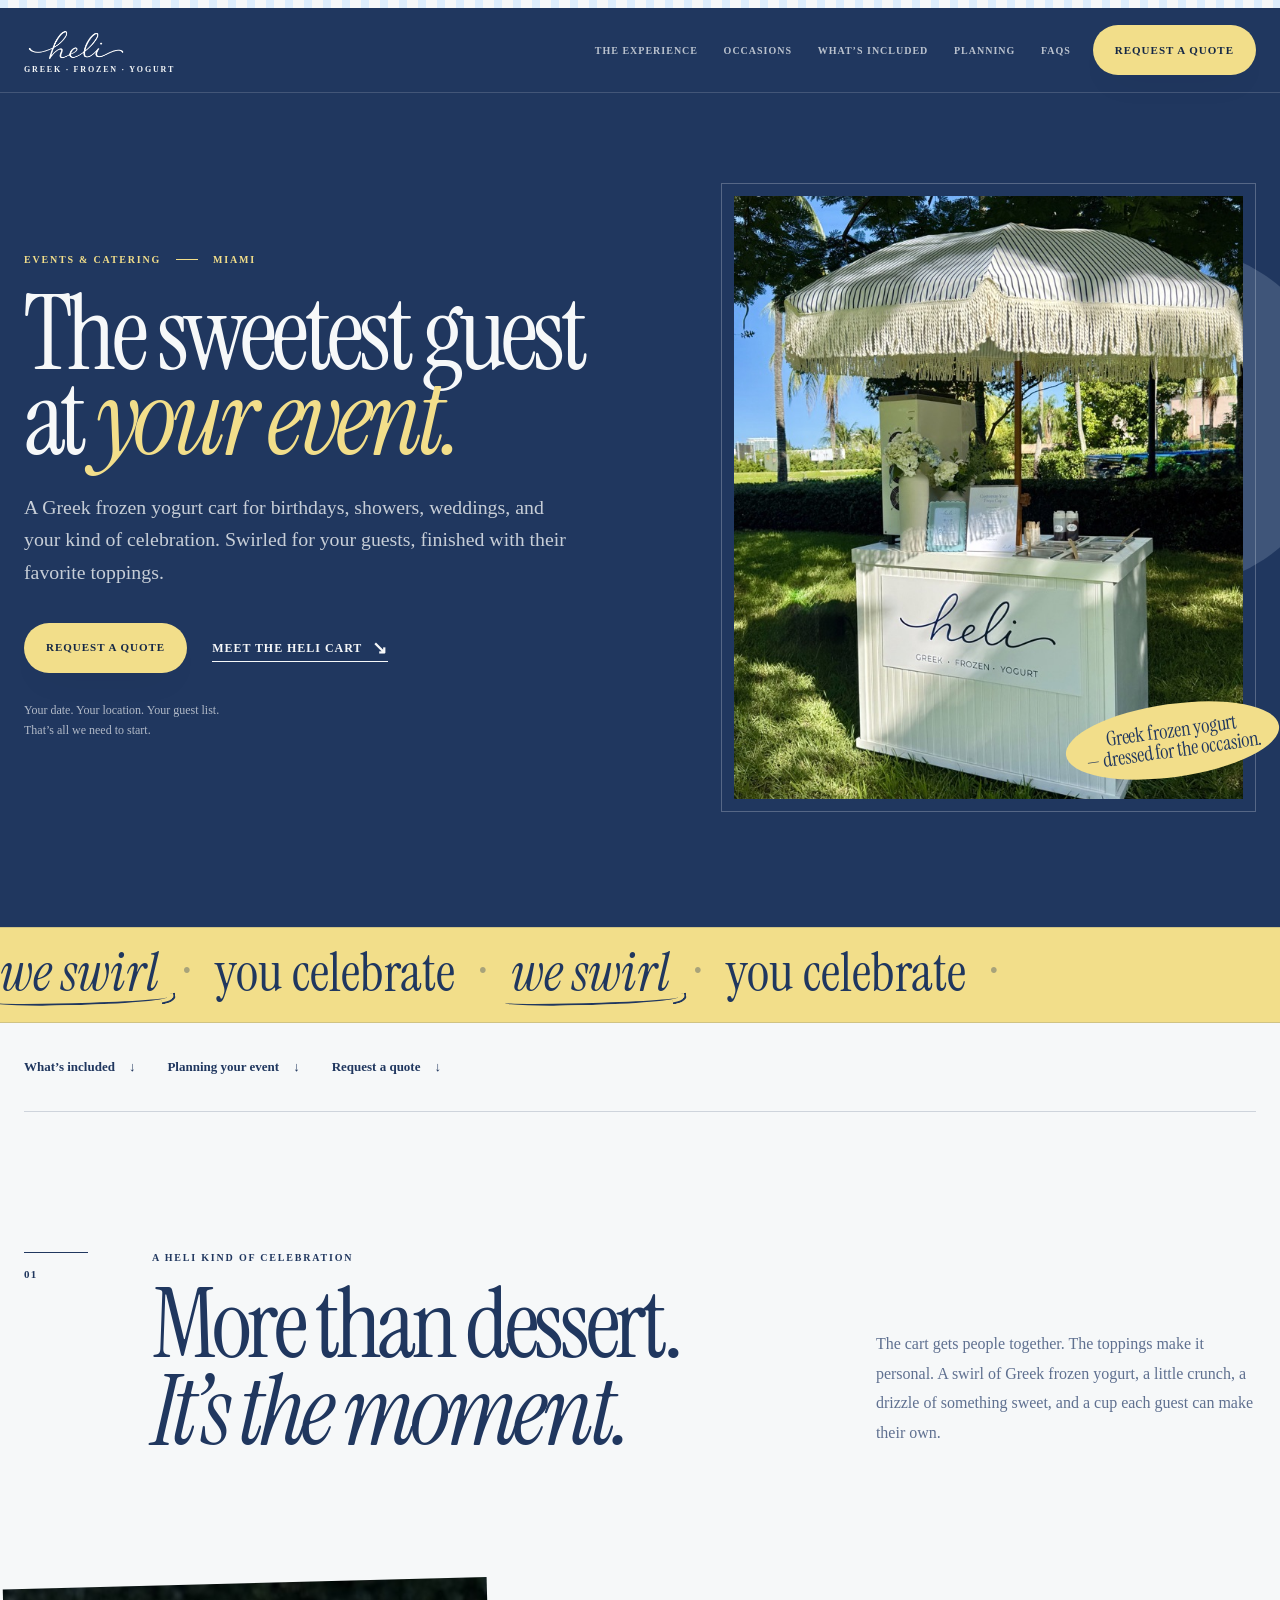
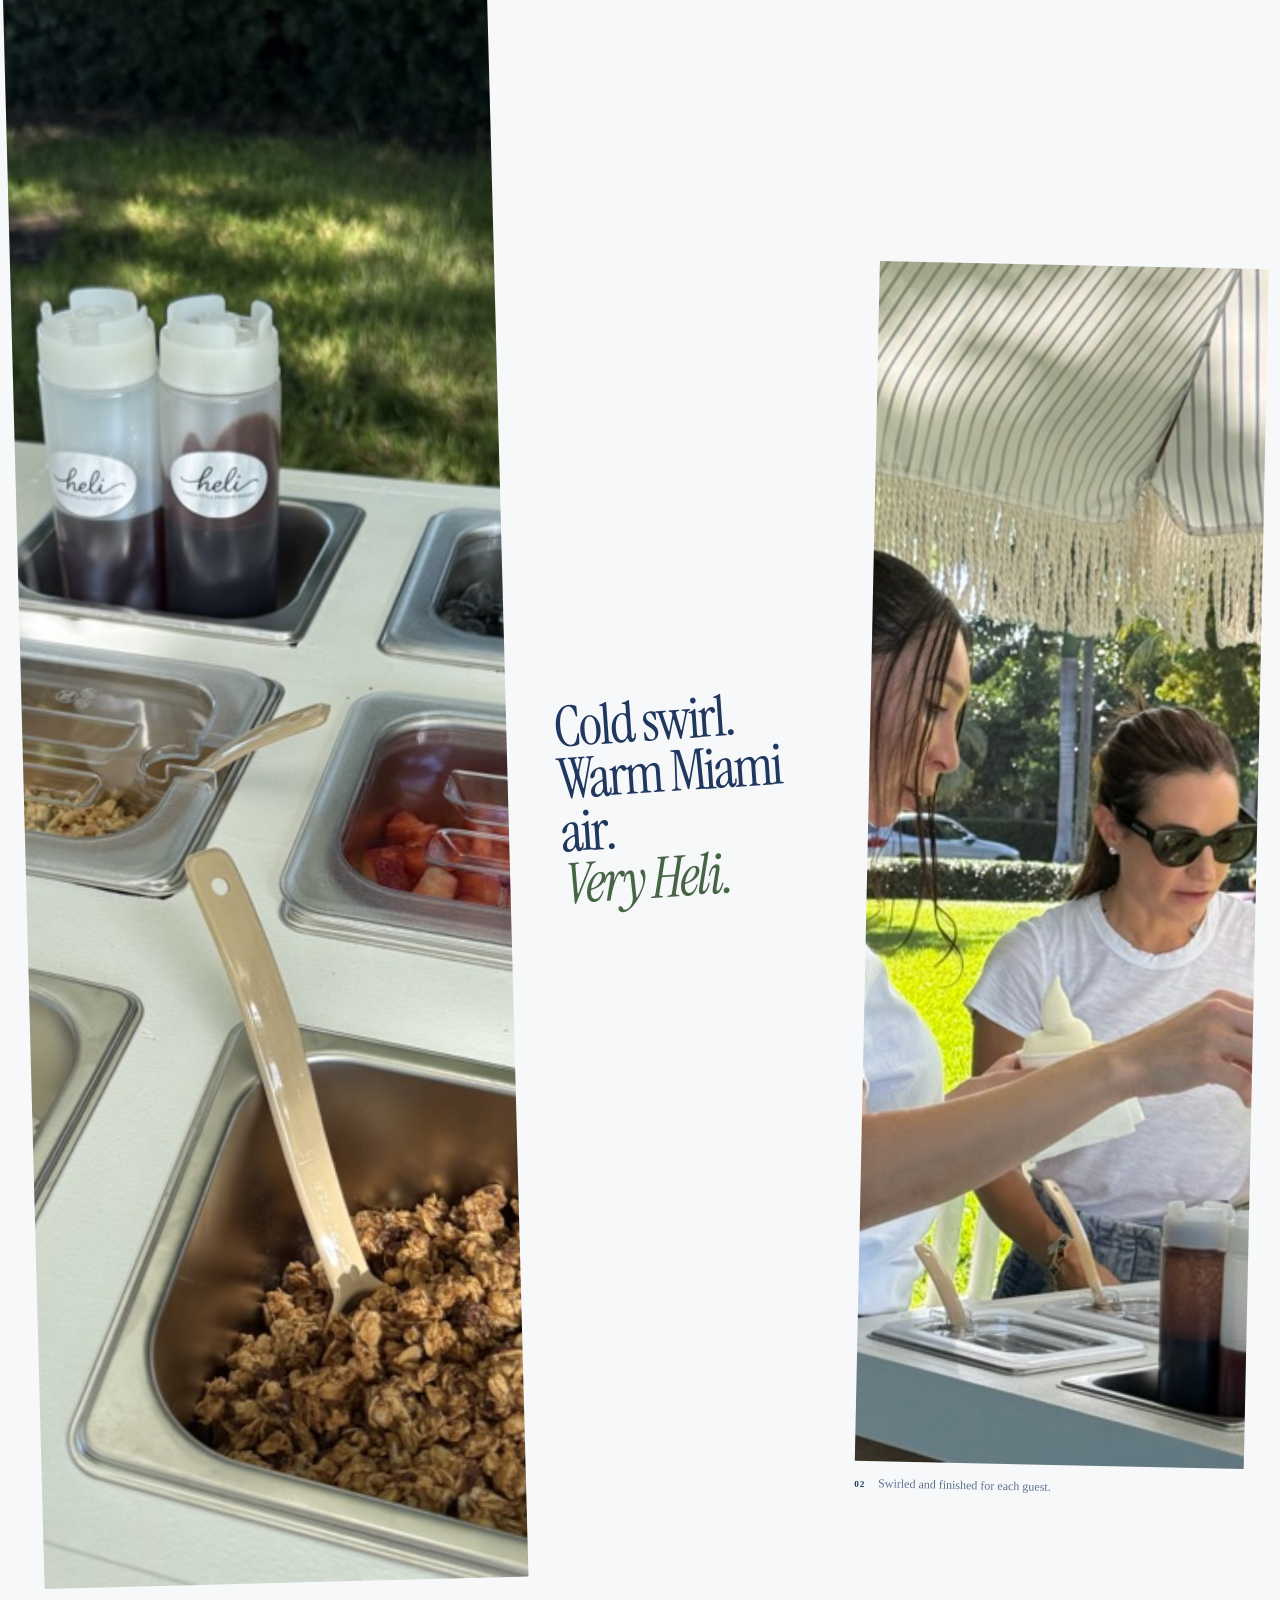
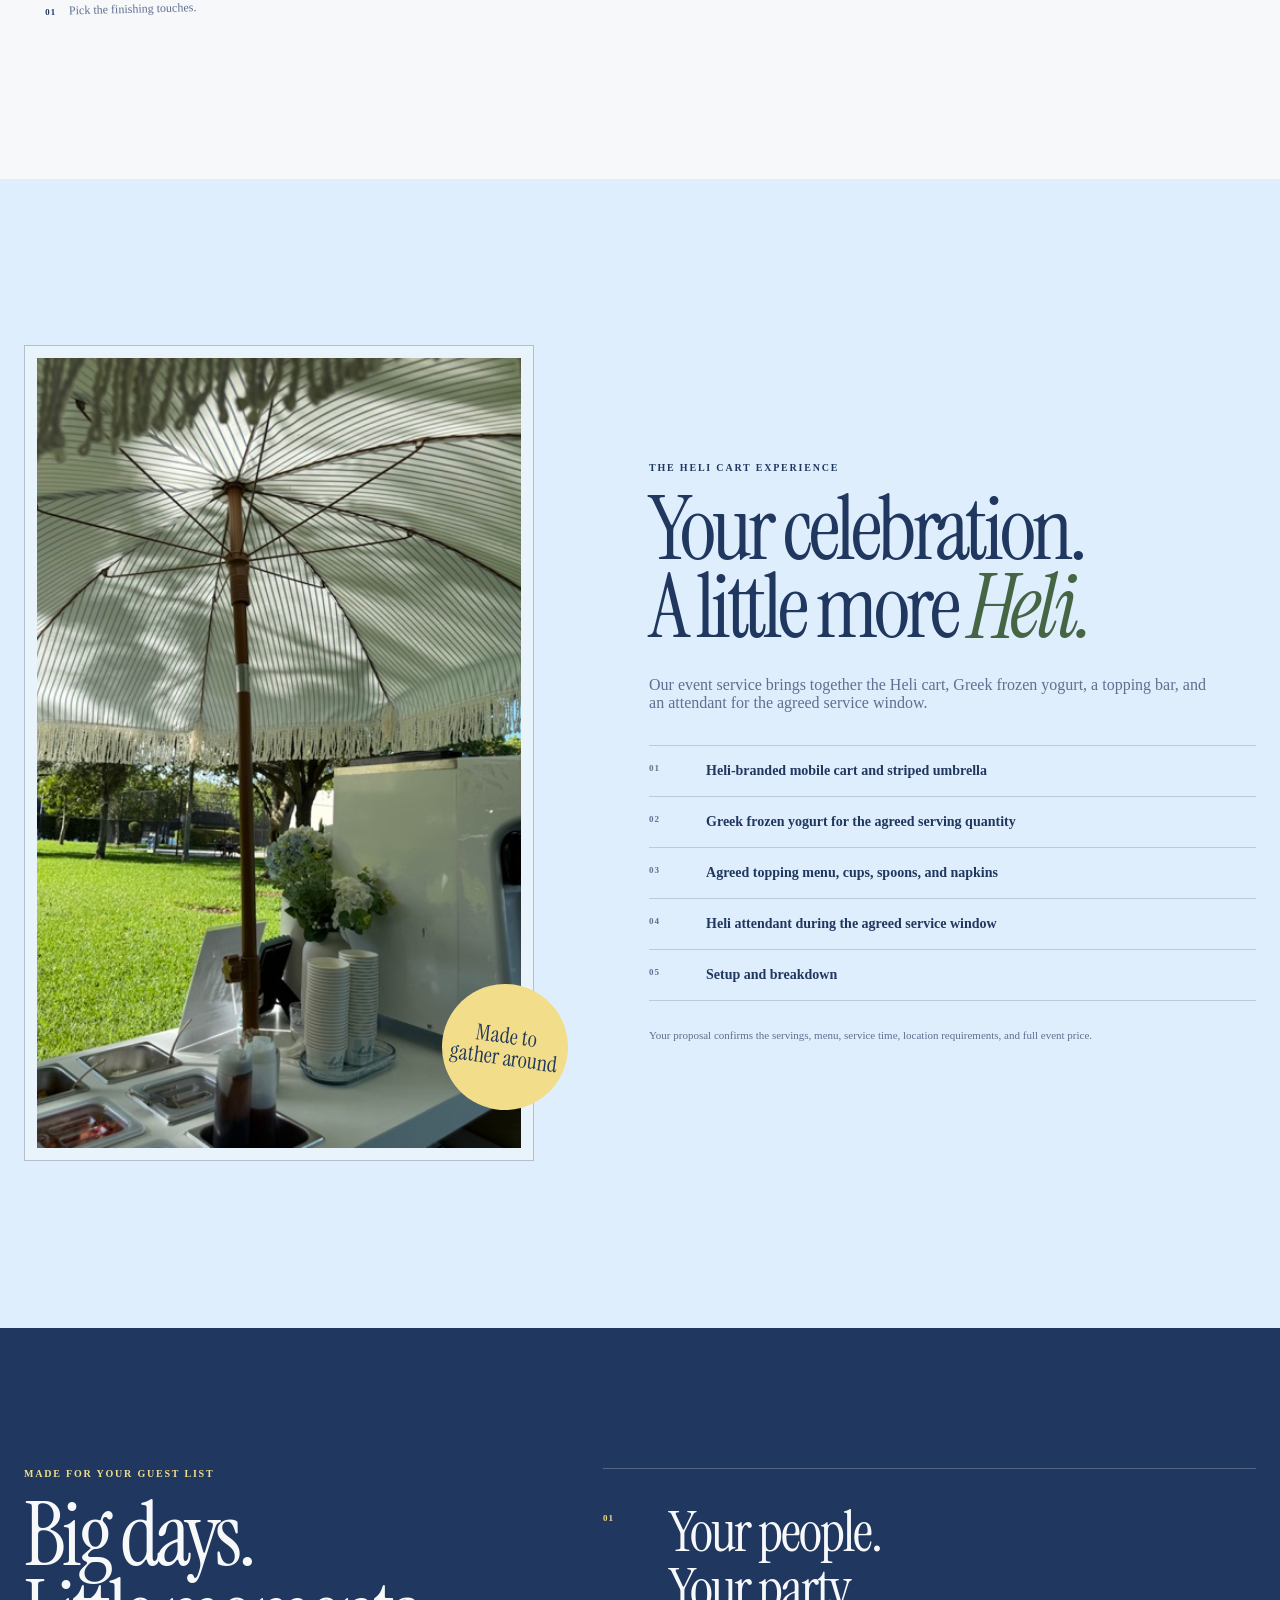
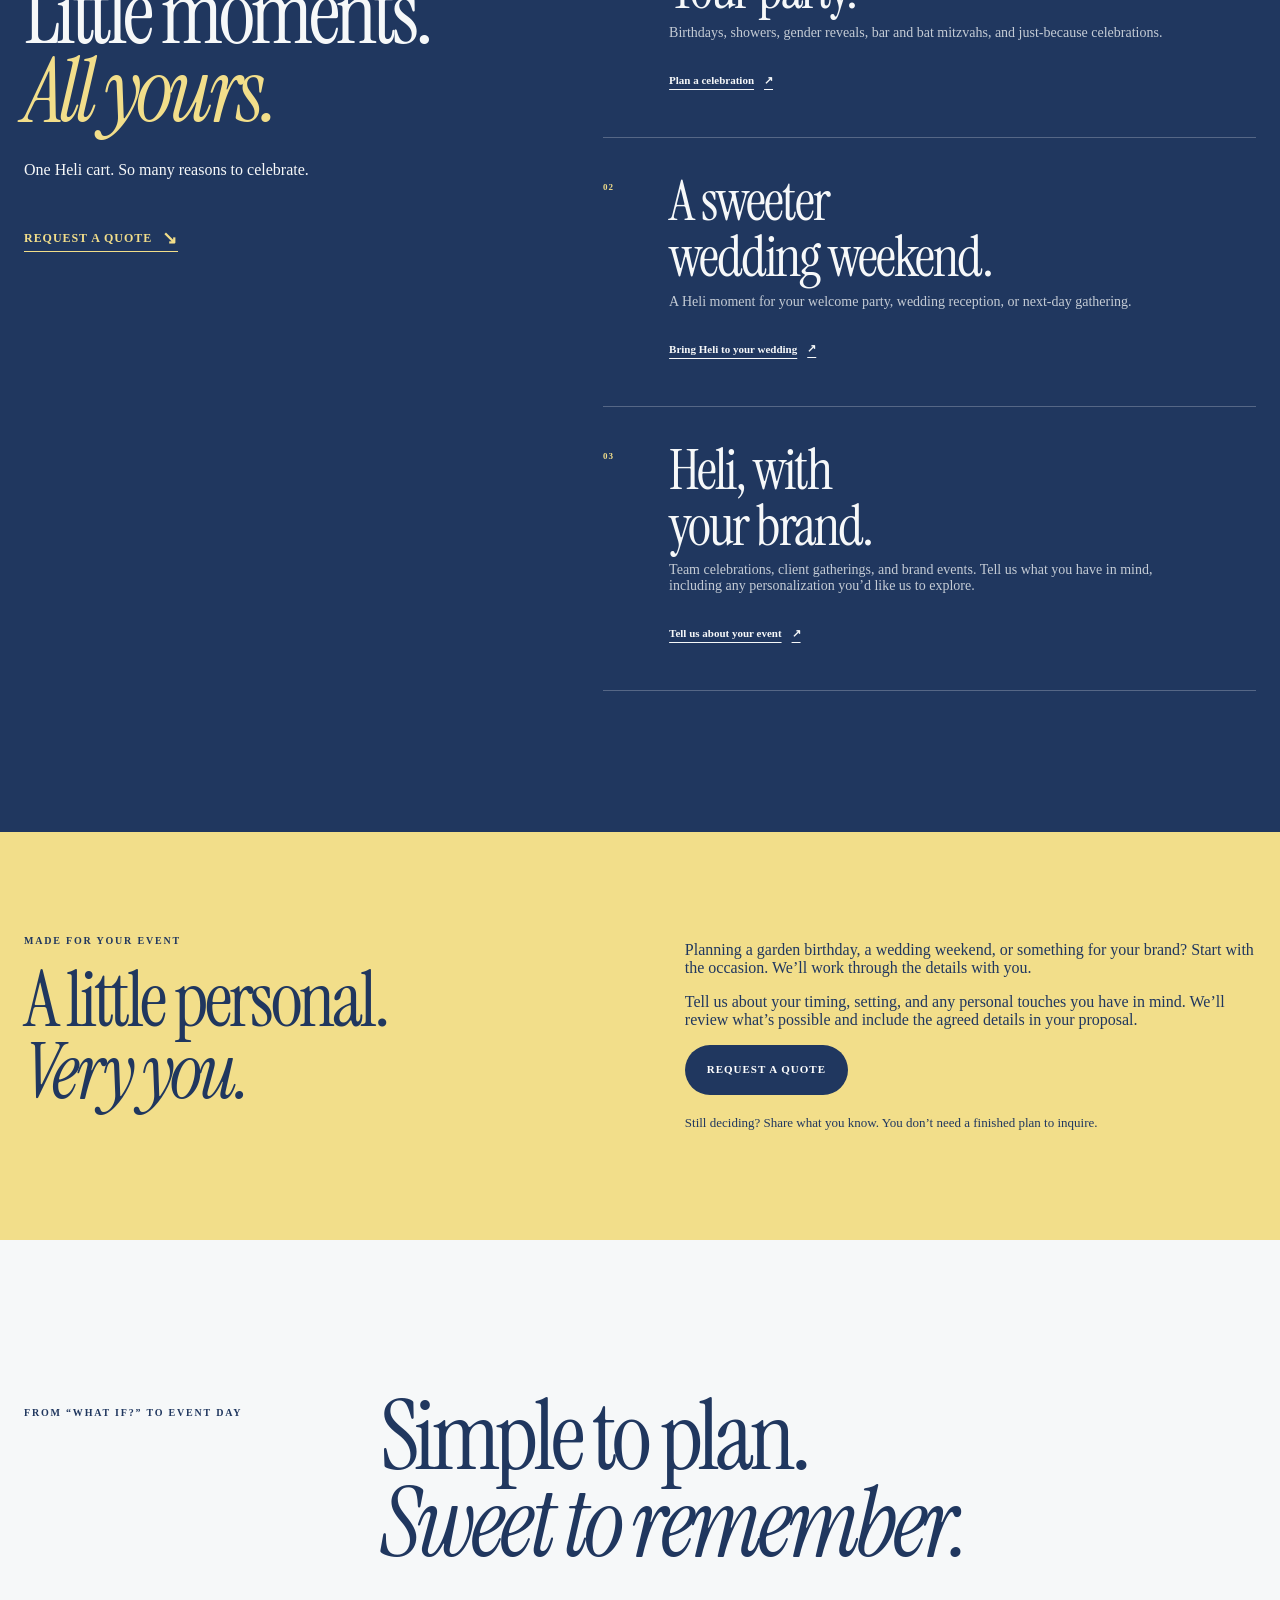
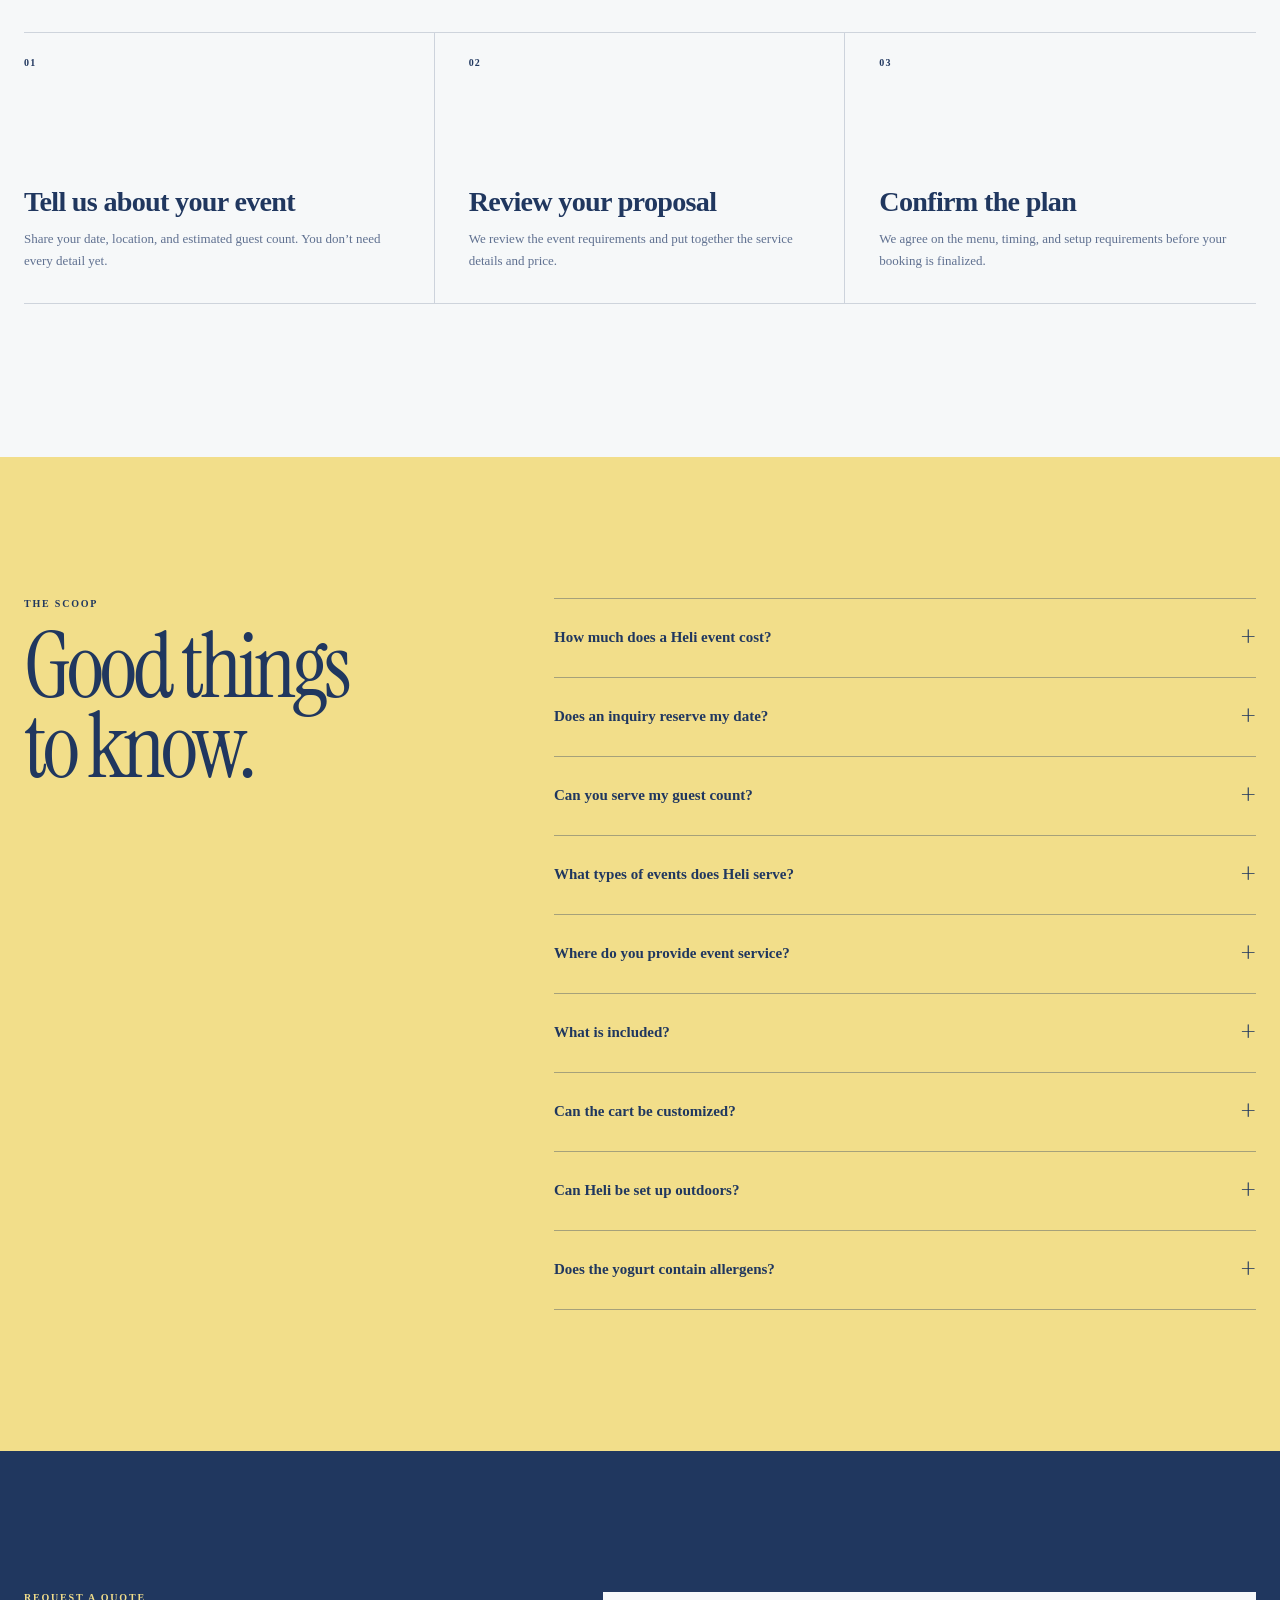
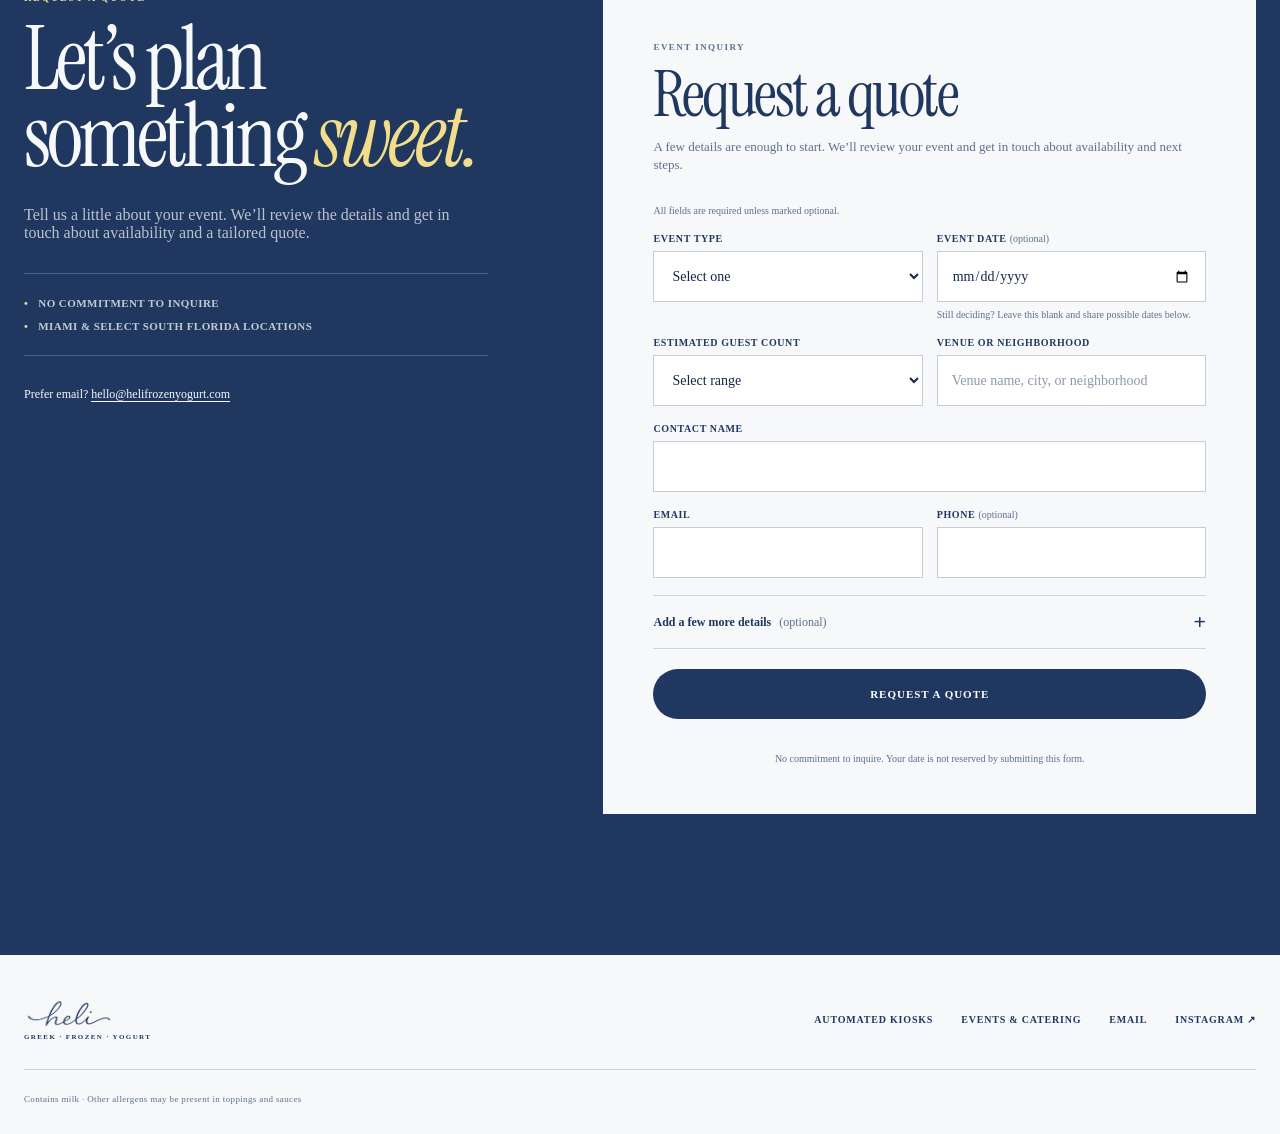
==== commit 27725f7e: "Refine Events offer and quote inquiry experience" ====
--- a/events/index.html
+++ b/events/index.html
@@ -4,7 +4,7 @@
   <meta charset="utf-8" />
   <meta name="viewport" content="width=device-width, initial-scale=1" />
   <title>Heli Events &amp; Catering | Greek Frozen Yogurt Cart</title>
-  <meta name="description" content="Bring Heli's Greek frozen yogurt cart to weddings, birthdays, showers, corporate events, resident gatherings, and brand activations." />
+  <meta name="description" content="Bring Heli's Greek frozen yogurt cart to weddings, birthdays, showers, corporate events, resident gatherings, and brand activations. Request a quote tailored to your event." />
   <meta name="theme-color" content="#20375F" />
   <link rel="canonical" href="https://helifrozenyogurt.com/events/" />
 
@@ -55,13 +55,18 @@
         "mainEntity": [
           {
             "@type": "Question",
+            "name": "How much does a Heli event cost?",
+            "acceptedAnswer": {"@type": "Answer", "text": "Every event is quoted individually. Pricing depends on servings, service time, location, and setup needs. Send us the essentials and we’ll prepare a proposal for your event."}
+          },
+          {
+            "@type": "Question",
             "name": "What types of events does Heli serve?",
-            "acceptedAnswer": {"@type": "Answer", "text": "Heli is available for weddings, birthdays, bridal and baby showers, corporate gatherings, resident events, wellness events, and brand activations."}
+            "acceptedAnswer": {"@type": "Answer", "text": "We welcome inquiries for birthdays, showers, gender reveals, bar and bat mitzvahs, weddings, company gatherings, resident events, and brand activations. Every event is subject to availability and setup requirements."}
           },
           {
             "@type": "Question",
             "name": "What is included with the Heli event cart?",
-            "acceptedAnswer": {"@type": "Answer", "text": "The Heli event experience includes the styled cart, Greek frozen yogurt, cups, spoons, napkins, curated toppings and sauces, an event attendant, setup, and breakdown. Guest count, servings, menu, and service time are confirmed in your event proposal."}
+            "acceptedAnswer": {"@type": "Answer", "text": "Your proposal sets out the cart setup, frozen yogurt and topping menu, serving supplies, attendant service, and setup and breakdown, with the serving quantity and service window agreed for your event."}
           },
           {
             "@type": "Question",
@@ -71,7 +76,7 @@
           {
             "@type": "Question",
             "name": "Can the cart be customized for an event?",
-            "acceptedAnswer": {"@type": "Answer", "text": "Personalized signage, selected menu details, guest promotions, and brand-aligned event touches may be available depending on the event."}
+            "acceptedAnswer": {"@type": "Answer", "text": "Tell us what you have in mind. We’ll review what is possible for your event and include any agreed customization in the proposal."}
           },
           {
             "@type": "Question",
@@ -103,14 +108,15 @@
           <a href="#experience">The experience</a>
           <a href="#events">Occasions</a>
           <a href="#included">What’s included</a>
-          <a href="../index.html#experience">Automated kiosks</a>
+          <a href="#investment">Planning</a>
+          <a href="#faq">FAQs</a>
         </div>
 
         <div class="nav-actions">
           <button class="nav-toggle" id="navToggle" type="button" aria-label="Open menu" aria-expanded="false" aria-controls="navLinks">
             <span></span><span></span><span></span>
           </button>
-          <a class="button button-butter nav-cta" href="#availability" data-cta="nav"><span class="cta-full">Plan your event</span><span class="cta-short">Book Heli</span></a>
+          <a class="button button-butter nav-cta" href="#availability" data-cta="nav"><span class="cta-full">Request a quote</span><span class="cta-short">Request a quote</span></a>
         </div>
       </nav>
     </div>
@@ -122,11 +128,12 @@
         <div class="hero-copy-block">
           <p class="eyebrow"><span>Events &amp; Catering</span><span>Miami</span></p>
           <h1 id="hero-title">The sweetest guest at <em>your event.</em></h1>
-          <p class="hero-copy">Greek frozen yogurt, a cart worth gathering around, and every detail styled to feel right at home in the celebration.</p>
+          <p class="hero-copy">A Greek frozen yogurt cart for birthdays, showers, weddings, and your kind of celebration. Swirled for your guests, finished with their favorite toppings.</p>
           <div class="hero-actions">
-            <a class="button button-butter" href="#availability" data-cta="hero">Check availability</a>
-            <a class="text-link" href="#experience" data-cta="hero-experience">See the experience <span aria-hidden="true">↘</span></a>
+            <a class="button button-butter" href="#availability" data-cta="hero">Request a quote</a>
+            <a class="text-link" href="#experience" data-cta="hero-experience">Meet the Heli cart <span aria-hidden="true">↘</span></a>
           </div>
+          <p class="hero-planning-note">Your date. Your location. Your guest list.<br />That’s all we need to start.</p>
         </div>
 
         <figure class="hero-photo" data-reveal>
@@ -145,6 +152,8 @@
       </div>
     </section>
 
+    <nav class="event-shortcuts page-shell" aria-label="Plan your event"><a href="#included">What’s included <span aria-hidden="true">↓</span></a><a href="#investment">Planning your event <span aria-hidden="true">↓</span></a><a href="#availability">Request a quote <span aria-hidden="true">↓</span></a></nav>
+
     <section class="intro-section" id="experience">
       <div class="page-shell intro-grid">
         <div class="intro-number" aria-hidden="true">01</div>
@@ -152,7 +161,7 @@
           <p class="section-kicker">A Heli kind of celebration</p>
           <h2>More than dessert.<br /><em>It’s the moment.</em></h2>
         </div>
-        <p class="intro-body" data-reveal>Guests watch the swirl, add their favorite toppings, and make it their own. We bring the cart, the Greek frozen yogurt, the finishing touches, and a service flow that feels considered from setup to the final cup.</p>
+        <p class="intro-body" data-reveal>The cart gets people together. The toppings make it personal. A swirl of Greek frozen yogurt, a little crunch, a drizzle of something sweet, and a cup each guest can make their own.</p>
       </div>
 
       <div class="page-shell photo-story">
@@ -178,24 +187,6 @@
       </div>
     </section>
 
-    <section class="occasions-section" id="events">
-      <div class="page-shell occasions-layout">
-        <div class="occasions-sticky">
-          <p class="section-kicker light">Made for your guest list</p>
-          <h2>Big days.<br />Little moments.<br /><em>All yours.</em></h2>
-          <p>From a garden shower to a brand gathering, Heli turns dessert into a place guests naturally meet.</p>
-        </div>
-
-        <div class="occasion-list" aria-label="Types of events">
-          <article data-reveal><span>01</span><h3>Weddings</h3><p>Cocktail hour, reception, welcome party, or after-party.</p></article>
-          <article data-reveal><span>02</span><h3>Birthdays</h3><p>A fresh alternative to the standard dessert table.</p></article>
-          <article data-reveal><span>03</span><h3>Bridal &amp; baby showers</h3><p>For gardens, terraces, private homes, and event venues.</p></article>
-          <article data-reveal><span>04</span><h3>Corporate gatherings</h3><p>Employee moments, client events, launches, and conferences.</p></article>
-          <article data-reveal><span>05</span><h3>Resident events</h3><p>An approachable amenity activation for communities, hotels, and clubs.</p></article>
-          <article data-reveal><span>06</span><h3>Brand activations</h3><p>A customizable guest touchpoint for lifestyle, wellness, hospitality, and retail.</p></article>
-        </div>
-      </div>
-    </section>
 
     <section class="included-section" id="included">
       <div class="page-shell included-grid">
@@ -208,17 +199,48 @@
         </figure>
 
         <div class="included-copy" data-reveal>
-          <p class="section-kicker">What’s included</p>
-          <h2>We bring the whole <em>Heli moment.</em></h2>
-          <p>Every proposal is tailored to the guest count, venue, service window, menu, and setup needs.</p>
+          <p class="section-kicker">The Heli Cart Experience</p>
+          <h2>Your celebration.<br />A little more <em>Heli.</em></h2>
+          <p>Our event service brings together the Heli cart, Greek frozen yogurt, a topping bar, and an attendant for the agreed service window.</p>
           <ul>
             <li><span>01</span>Heli-branded mobile cart and striped umbrella</li>
-            <li><span>02</span>Greek frozen yogurt for your confirmed guest count</li>
-            <li><span>03</span>Curated toppings, sauces, cups, spoons, and napkins</li>
+            <li><span>02</span>Greek frozen yogurt for the agreed serving quantity</li>
+            <li><span>03</span>Agreed topping menu, cups, spoons, and napkins</li>
             <li><span>04</span>Heli attendant during the agreed service window</li>
-            <li><span>05</span>Setup, guest flow, and breakdown coordination</li>
+            <li><span>05</span>Setup and breakdown</li>
           </ul>
-          <p class="included-note">Personalized signage, selected menu details, or brand-aligned touches may be available depending on the event.</p>
+          <p class="included-note">Your proposal confirms the servings, menu, service time, location requirements, and full event price.</p>
+        </div>
+      </div>
+    </section>
+
+    <section class="occasions-section" id="events">
+      <div class="page-shell occasions-layout">
+        <div class="occasions-sticky">
+          <p class="section-kicker light">Made for your guest list</p>
+          <h2>Big days.<br />Little moments.<br /><em>All yours.</em></h2>
+          <p>One Heli cart. So many reasons to celebrate.</p>
+          <a class="text-link occasion-cta" href="#availability">Request a quote <span aria-hidden="true">↘</span></a>
+        </div>
+        <div class="occasion-list" aria-label="Ways to celebrate with Heli">
+          <article data-reveal><span>01</span><h3>Your people.<br />Your party.</h3><p>Birthdays, showers, gender reveals, bar and bat mitzvahs, and just-because celebrations.</p><a href="#availability" class="occasion-link" data-event-choice="Birthday or private celebration">Plan a celebration <span aria-hidden="true">↗</span></a></article>
+          <article data-reveal><span>02</span><h3>A sweeter<br />wedding weekend.</h3><p>A Heli moment for your welcome party, wedding reception, or next-day gathering.</p><a href="#availability" class="occasion-link" data-event-choice="Wedding">Bring Heli to your wedding <span aria-hidden="true">↗</span></a></article>
+          <article data-reveal><span>03</span><h3>Heli, with<br />your brand.</h3><p>Team celebrations, client gatherings, and brand events. Tell us what you have in mind, including any personalization you’d like us to explore.</p><a href="#availability" class="occasion-link" data-event-choice="Brand activation">Tell us about your event <span aria-hidden="true">↗</span></a></article>
+        </div>
+      </div>
+    </section>
+
+    <section class="investment-section" id="investment" aria-labelledby="investment-title">
+      <div class="page-shell investment-grid">
+        <div>
+          <p class="section-kicker">Made for your event</p>
+          <h2 id="investment-title">A little personal.<br /><em>Very you.</em></h2>
+        </div>
+        <div class="investment-details">
+          <p>Planning a garden birthday, a wedding weekend, or something for your brand? Start with the occasion. We’ll work through the details with you.</p>
+          <p>Tell us about your timing, setting, and any personal touches you have in mind. We’ll review what’s possible and include the agreed details in your proposal.</p>
+          <a class="button button-navy" href="#availability" data-cta="planning">Request a quote</a>
+          <p class="investment-note">Still deciding? Share what you know. You don’t need a finished plan to inquire.</p>
         </div>
       </div>
     </section>
@@ -230,10 +252,9 @@
           <h2>Simple to plan.<br /><em>Sweet to remember.</em></h2>
         </div>
         <ol class="process-list">
-          <li data-reveal><span>01</span><div><h3>Tell us the essentials</h3><p>Share the date, event type, guest count, and venue or neighborhood.</p></div></li>
-          <li data-reveal><span>02</span><div><h3>Receive a tailored quote</h3><p>We review service time, location, menu, setup needs, and any customization.</p></div></li>
-          <li data-reveal><span>03</span><div><h3>Confirm the details</h3><p>We align on timing, placement, access, guest flow, toppings, and venue requirements.</p></div></li>
-          <li data-reveal><span>04</span><div><h3>Enjoy the event</h3><p>Heli arrives prepared and handles the cart experience from setup through breakdown.</p></div></li>
+          <li data-reveal><span>01</span><div><h3>Tell us about your event</h3><p>Share your date, location, and estimated guest count. You don’t need every detail yet.</p></div></li>
+          <li data-reveal><span>02</span><div><h3>Review your proposal</h3><p>We review the event requirements and put together the service details and price.</p></div></li>
+          <li data-reveal><span>03</span><div><h3>Confirm the plan</h3><p>We agree on the menu, timing, and setup requirements before your booking is finalized.</p></div></li>
         </ol>
       </div>
     </section>
@@ -246,8 +267,21 @@
         </div>
         <div class="faq-list">
           <details class="faq-item" data-reveal>
+            <summary>How much does a Heli event cost? <span aria-hidden="true">+</span></summary>
+            <p>Every event is quoted individually. Pricing depends on servings, service time, location, and setup needs. Send us the essentials and we’ll prepare a proposal for your event.</p>
+          </details>
+          <details class="faq-item" data-reveal>
+            <summary>Does an inquiry reserve my date? <span aria-hidden="true">+</span></summary>
+            <p>No. The form starts a conversation about availability and your event quote. Your date and booking details are confirmed separately with Heli.</p>
+          </details>
+
+          <details class="faq-item" data-reveal>
+            <summary>Can you serve my guest count? <span aria-hidden="true">+</span></summary>
+            <p>Tell us how many guests you expect and when you would like dessert served. We’ll review the serving quantity and service window before confirming the plan.</p>
+          </details>
+          <details class="faq-item" data-reveal>
             <summary>What types of events does Heli serve? <span aria-hidden="true">+</span></summary>
-            <p>Heli is available for weddings, birthdays, bridal and baby showers, corporate gatherings, resident events, wellness events, and brand activations.</p>
+            <p>We welcome inquiries for birthdays, showers, gender reveals, bar and bat mitzvahs, weddings, company gatherings, resident events, and brand activations. Every event is subject to availability and setup requirements.</p>
           </details>
           <details class="faq-item" data-reveal>
             <summary>Where do you provide event service? <span aria-hidden="true">+</span></summary>
@@ -255,15 +289,15 @@
           </details>
           <details class="faq-item" data-reveal>
             <summary>What is included? <span aria-hidden="true">+</span></summary>
-            <p>The Heli event experience includes the styled cart, Greek frozen yogurt, cups, spoons, napkins, curated toppings and sauces, an event attendant, setup, and breakdown. Guest count, servings, menu, and service time are confirmed in your event proposal.</p>
+            <p>Your proposal sets out the cart setup, frozen yogurt and topping menu, serving supplies, attendant service, and setup and breakdown, with the serving quantity and service window agreed for your event.</p>
           </details>
           <details class="faq-item" data-reveal>
             <summary>Can the cart be customized? <span aria-hidden="true">+</span></summary>
-            <p>Personalized signage, selected menu details, guest promotions, and brand-aligned event touches may be available depending on the event.</p>
+            <p>Tell us what you have in mind. We’ll review what is possible for your event and include any agreed customization in the proposal.</p>
           </details>
           <details class="faq-item" data-reveal>
             <summary>Can Heli be set up outdoors? <span aria-hidden="true">+</span></summary>
-            <p>Covered outdoor service may be possible depending on weather, shade, a flat surface, access, power, and venue requirements. We confirm the setup during planning.</p>
+            <p>Outdoor service depends on weather, cover, a suitable surface, access, and compatible power. We review those requirements with you before confirming the setup.</p>
           </details>
           <details class="faq-item" data-reveal>
             <summary>Does the yogurt contain allergens? <span aria-hidden="true">+</span></summary>
@@ -276,12 +310,11 @@
     <section class="availability-section" id="availability">
       <div class="page-shell availability-grid">
         <div class="availability-copy">
-          <p class="section-kicker light">Check availability</p>
-          <h2>Let’s make it <em>official.</em></h2>
-          <p>Share the date, guest count, and venue area. We’ll review the details and send the next steps for a tailored event quote.</p>
+          <p class="section-kicker light">Request a quote</p>
+          <h2>Let’s plan something <em>sweet.</em></h2>
+          <p>Tell us a little about your event. We’ll review the details and get in touch about availability and a tailored quote.</p>
           <div class="availability-meta">
             <span>No commitment to inquire</span>
-            <span>Tailored to your event</span>
             <span>Miami &amp; select South Florida locations</span>
           </div>
           <p class="email-fallback">Prefer email? <a href="mailto:hello@helifrozenyogurt.com">hello@helifrozenyogurt.com</a></p>
@@ -290,10 +323,11 @@
         <aside class="inquiry-card" aria-labelledby="eventFormTitle">
           <div class="form-heading">
             <p>Event inquiry</p>
-            <h3 id="eventFormTitle">Request availability</h3>
-            <span>Share the essentials and we’ll confirm your date with a tailored quote within one business day.</span>
+            <h3 id="eventFormTitle">Request a quote</h3>
+            <span>A few details are enough to start. We’ll review your event and get in touch about availability and next steps.</span>
           </div>
           <form class="lead-form" id="heliEventForm" novalidate>
+            <p class="field-hint">All fields are required unless marked optional.</p>
             <div class="form-grid-2">
               <div class="form-row">
                 <label for="eventType">Event type</label>
@@ -301,6 +335,8 @@
                   <option value="" disabled selected>Select one</option>
                   <option>Wedding</option>
                   <option>Bridal or baby shower</option>
+                  <option>Gender reveal</option>
+                  <option>Bar or bat mitzvah</option>
                   <option>Birthday or private celebration</option>
                   <option>Corporate event</option>
                   <option>Resident or community event</option>
@@ -310,9 +346,9 @@
                 </select>
               </div>
               <div class="form-row">
-                <label for="eventDate">Event date</label>
-                <input type="date" id="eventDate" name="eventDate" required />
-                <p class="field-hint">Not locked in yet? Give us your best estimate.</p>
+                <label for="eventDate">Event date <span class="optional">(optional)</span></label>
+                <input type="date" id="eventDate" name="eventDate" aria-describedby="dateHint" />
+                <p class="field-hint" id="dateHint">Still deciding? Leave this blank and share possible dates below.</p>
               </div>
             </div>
 
@@ -351,33 +387,29 @@
               </div>
             </div>
 
-            <div class="form-row">
-              <label for="eventDetails">Anything else we should know? <span class="optional">(optional)</span></label>
-              <textarea id="eventDetails" name="eventDetails" placeholder="Event timing, venue access, theme, customization, or other helpful details"></textarea>
-            </div>
+            <details class="optional-details">
+              <summary>Add a few more details <span class="optional">(optional)</span><span aria-hidden="true">+</span></summary>
+              <div class="form-row">
+                <label for="eventDetails">Anything else we should know?</label>
+                <textarea id="eventDetails" name="eventDetails" placeholder="Timing, theme, venue access, or personal touches you have in mind"></textarea>
+              </div>
+            </details>
 
             <input type="text" name="website" tabindex="-1" autocomplete="off" aria-hidden="true" class="honeypot" />
-            <button type="submit" class="button button-navy" data-cta="form-submit">Request Availability</button>
+            <button type="submit" class="button button-navy" data-cta="form-submit">Request a quote</button>
             <p class="form-status" id="heliEventStatus" role="status" aria-live="polite"></p>
-            <p class="form-note">No commitment — we’ll confirm availability and send a tailored quote <strong>within one business day</strong>.</p>
+            <p class="form-note">No commitment to inquire. Your date is not reserved by submitting this form.</p>
           </form>
 
-          <div class="form-success" id="heliEventSuccess" hidden>
+          <div class="form-success" id="heliEventSuccess" tabindex="-1" role="status" hidden>
             <div class="form-success-mark" aria-hidden="true">✓</div>
             <h3 class="form-success-title">Thank you.</h3>
-            <p class="form-success-text">We received your event details and will reply with availability and a tailored quote within one business day. If it’s urgent, email <a href="mailto:hello@helifrozenyogurt.com">hello@helifrozenyogurt.com</a>.</p>
+            <p class="form-success-text">Your inquiry is in. We’ll review your event details and get in touch about availability and next steps. Questions? Email <a href="mailto:hello@helifrozenyogurt.com">hello@helifrozenyogurt.com</a>.</p>
           </div>
         </aside>
       </div>
     </section>
 
-    <section class="kiosk-bridge" aria-labelledby="kiosk-bridge-title">
-      <div class="page-shell kiosk-bridge-inner">
-        <p class="section-kicker">Heli, every day</p>
-        <h2 id="kiosk-bridge-title">Looking for a more permanent swirl?</h2>
-        <a class="text-link" href="../index.html#experience">Explore automated kiosks <span aria-hidden="true">↗</span></a>
-      </div>
-    </section>
   </main>
 
   <footer>
@@ -395,7 +427,7 @@
         <a href="mailto:hello@helifrozenyogurt.com">Email</a>
         <a href="https://instagram.com/helifroyo" target="_blank" rel="noopener">Instagram ↗</a>
       </div>
-      <span class="footer-disclosure">Fully insured Florida business · Contains milk · Other allergens may be present in toppings and sauces</span>
+      <span class="footer-disclosure">Contains milk · Other allergens may be present in toppings and sauces</span>
     </div>
   </footer>
 
--- a/events/styles.css
+++ b/events/styles.css
@@ -1258,3 +1258,47 @@
     transform: none;
   }
 }
+
+/* Event planning essentials: preserve the existing editorial brand system. */
+section[id] { scroll-margin-top: 100px; }
+.hero-minimum { margin: 24px 0 0; font-size: 15px; color: var(--cream); }
+.hero-minimum strong { display: block; color: var(--butter); }
+.hero-minimum a { display: inline-flex; align-items: center; min-height: 44px; text-decoration: underline; text-underline-offset: 4px; font-size: 13px; }
+.event-shortcuts { display: flex; flex-wrap: wrap; gap: 8px 32px; padding-block: 22px; border-bottom: 1px solid var(--line); }
+.event-shortcuts a { display: inline-flex; align-items: center; gap: 14px; min-height: 44px; font-size: 13px; font-weight: 600; }
+.event-shortcuts a:hover { text-decoration: underline; text-underline-offset: 5px; }
+.investment-section { background: var(--butter); padding: clamp(64px, 8vw, 110px) 0; }
+.investment-grid { display: grid; grid-template-columns: 1fr 1fr; gap: clamp(40px, 7vw, 100px); align-items: center; }
+.investment-grid h2 { font-size: clamp(48px, 6vw, 80px); line-height: .95; letter-spacing: -.04em; margin-bottom: 28px; }
+.investment-grid h2 em { color: var(--navy); }
+.investment-price { font-family: "Instrument Serif", Georgia, serif; font-size: 64px; line-height: 1; margin-bottom: 0; }
+.investment-price span { display: block; margin-top: 12px; font-family: "DM Sans", sans-serif; font-size: 12px; letter-spacing: .08em; text-transform: uppercase; }
+.investment-details > p { font-size: 16px; }
+.investment-details .investment-note { margin: 20px 0 0; font-size: 13px; }
+.form-minimum { padding: 16px; border: 1px solid var(--line); background: var(--powder); font-size: 14px; }
+.form-minimum strong { display: block; }
+@media (max-width: 820px) { .investment-grid { grid-template-columns: 1fr; } }
+@media (max-width: 560px) { .event-shortcuts { gap: 0; flex-direction: column; } .event-shortcuts a { justify-content: space-between; } .investment-price { font-size: 56px; } .investment-details .button { width: 100%; } }
+
+/* November offer refinement: one experience, clearer planning, same Heli identity. */
+.hero-planning-note { margin: 27px 0 0; color: rgba(246,248,249,.68); font-size: 12px; line-height: 1.7; }
+.occasion-cta { margin-top: 28px; color: var(--butter); }
+.occasion-list article { padding-block: 35px; }
+.occasion-list h3 { font-size: clamp(36px, 4.4vw, 60px); }
+.occasion-list p { font-size: 14px; color: rgba(246,248,249,.77); }
+.occasion-link { grid-column: 2; margin-top: 17px; font-size: 11px; font-weight: 600; text-decoration: underline; text-underline-offset: 5px; min-height: 44px; display: inline-flex; align-items:center; gap:10px; }
+.process-list { grid-template-columns: repeat(3,minmax(0,1fr)); }
+.process-list li { min-height: 270px; }
+.process-list li:nth-child(2) { border-right: 1px solid var(--line); }
+.process-list li:nth-child(-n+2) { border-bottom: 0; }
+.process-list li:nth-child(3) { padding-left: clamp(18px,2.7vw,34px); }
+.optional-details { border-top:1px solid var(--line); border-bottom:1px solid var(--line); }
+.optional-details summary { display:flex; gap:8px; align-items:center; min-height:52px; cursor:pointer; font-size:12px; font-weight:600; list-style:none; }
+.optional-details summary::-webkit-details-marker { display:none; }
+.optional-details summary > span:last-child { margin-left:auto; font-size:22px; }
+.optional-details[open] summary > span:last-child { transform:rotate(45deg); }
+.optional-details .form-row { margin:6px 0 18px; }
+.lead-form .button:disabled { cursor:not-allowed; opacity:.62; }
+@media (max-width:1040px) and (min-width:821px) { .nav-links { gap:13px; font-size:9px; } .nav-cta { padding-inline:16px; } }
+@media (max-width:820px) { .process-list { grid-template-columns:1fr; } .process-list li,.process-list li:nth-child(3) { min-height:190px; padding:24px 0; border-right:0; border-bottom:1px solid var(--line); } .process-list li:nth-child(2) { border-right:0; border-bottom:1px solid var(--line); } .process-list li:last-child { border-bottom:0; } }
+@media (max-width:560px) { .hero-planning-note { margin-top:22px; } .occasion-list h3 { font-size:42px; } .occasion-list article { padding-block:28px; } .nav-cta { padding-inline:11px; font-size:8px; } .hero-photo figcaption { right:0; } }
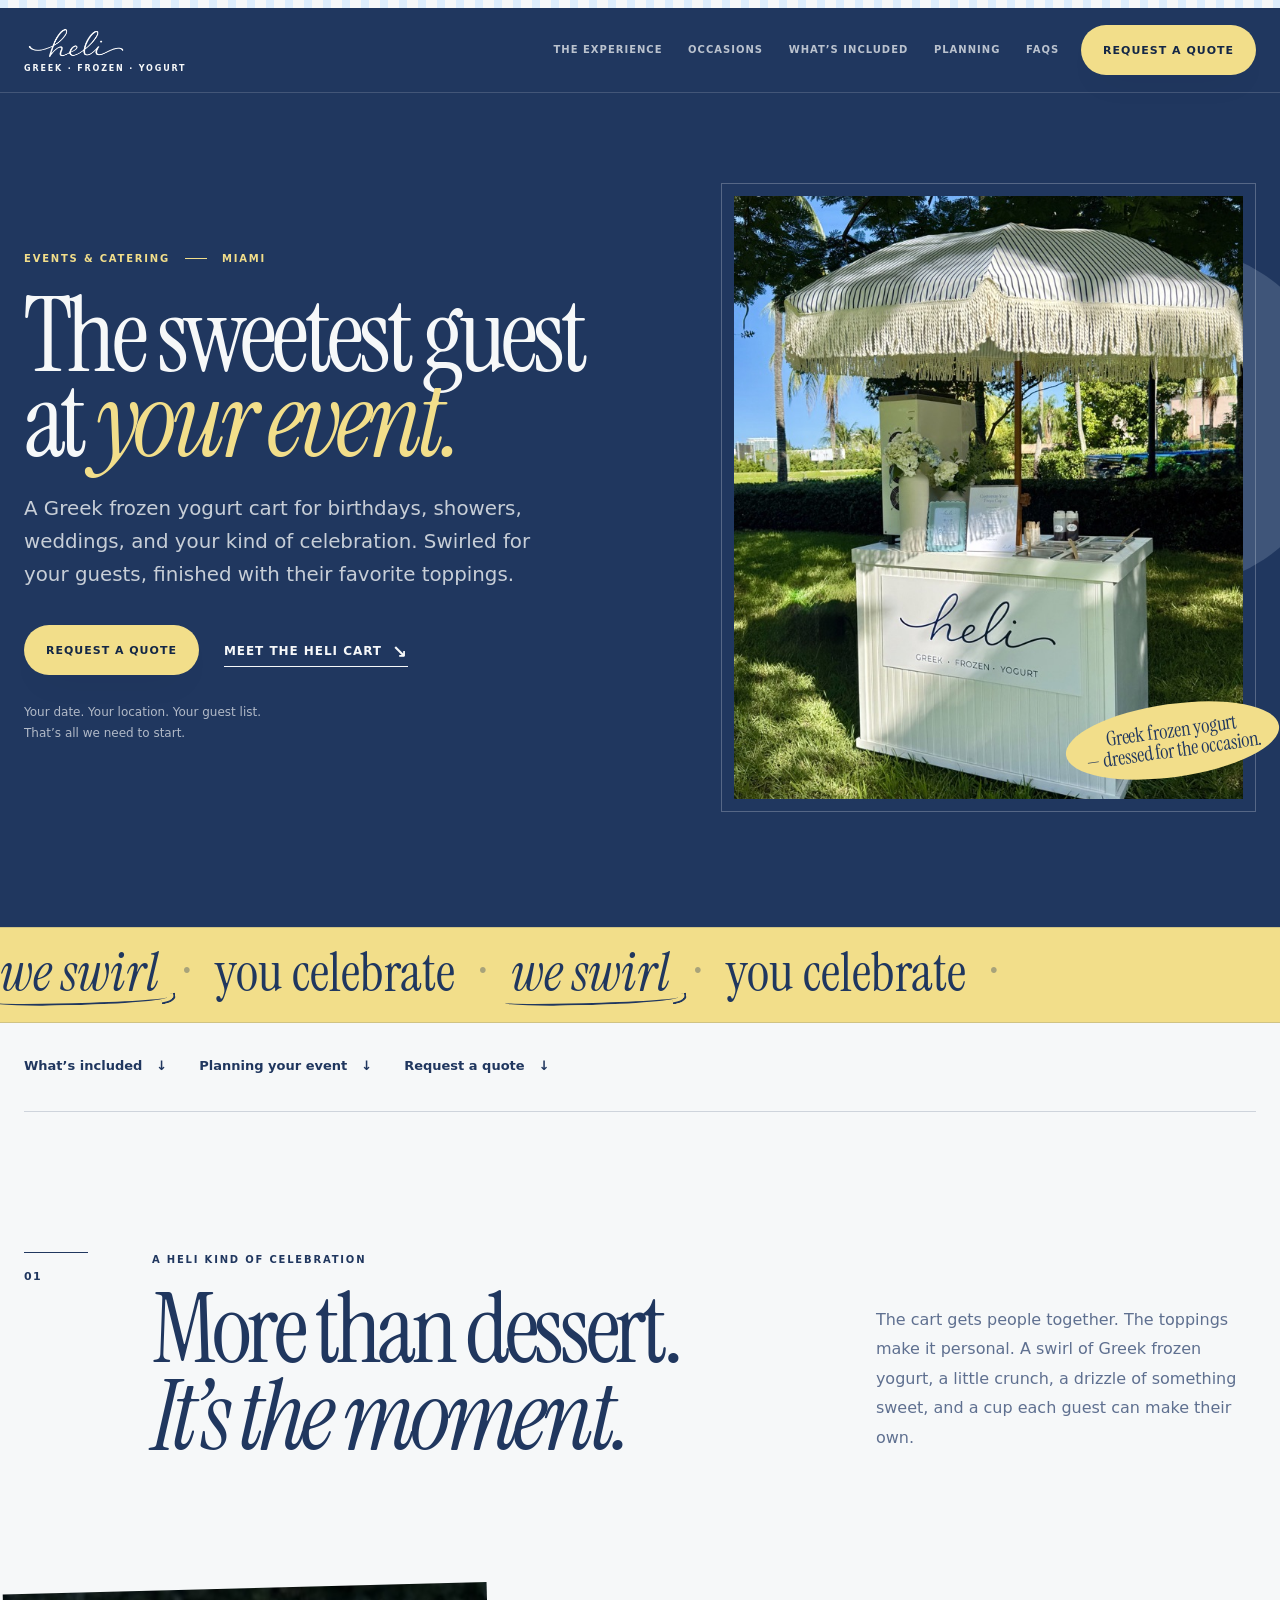
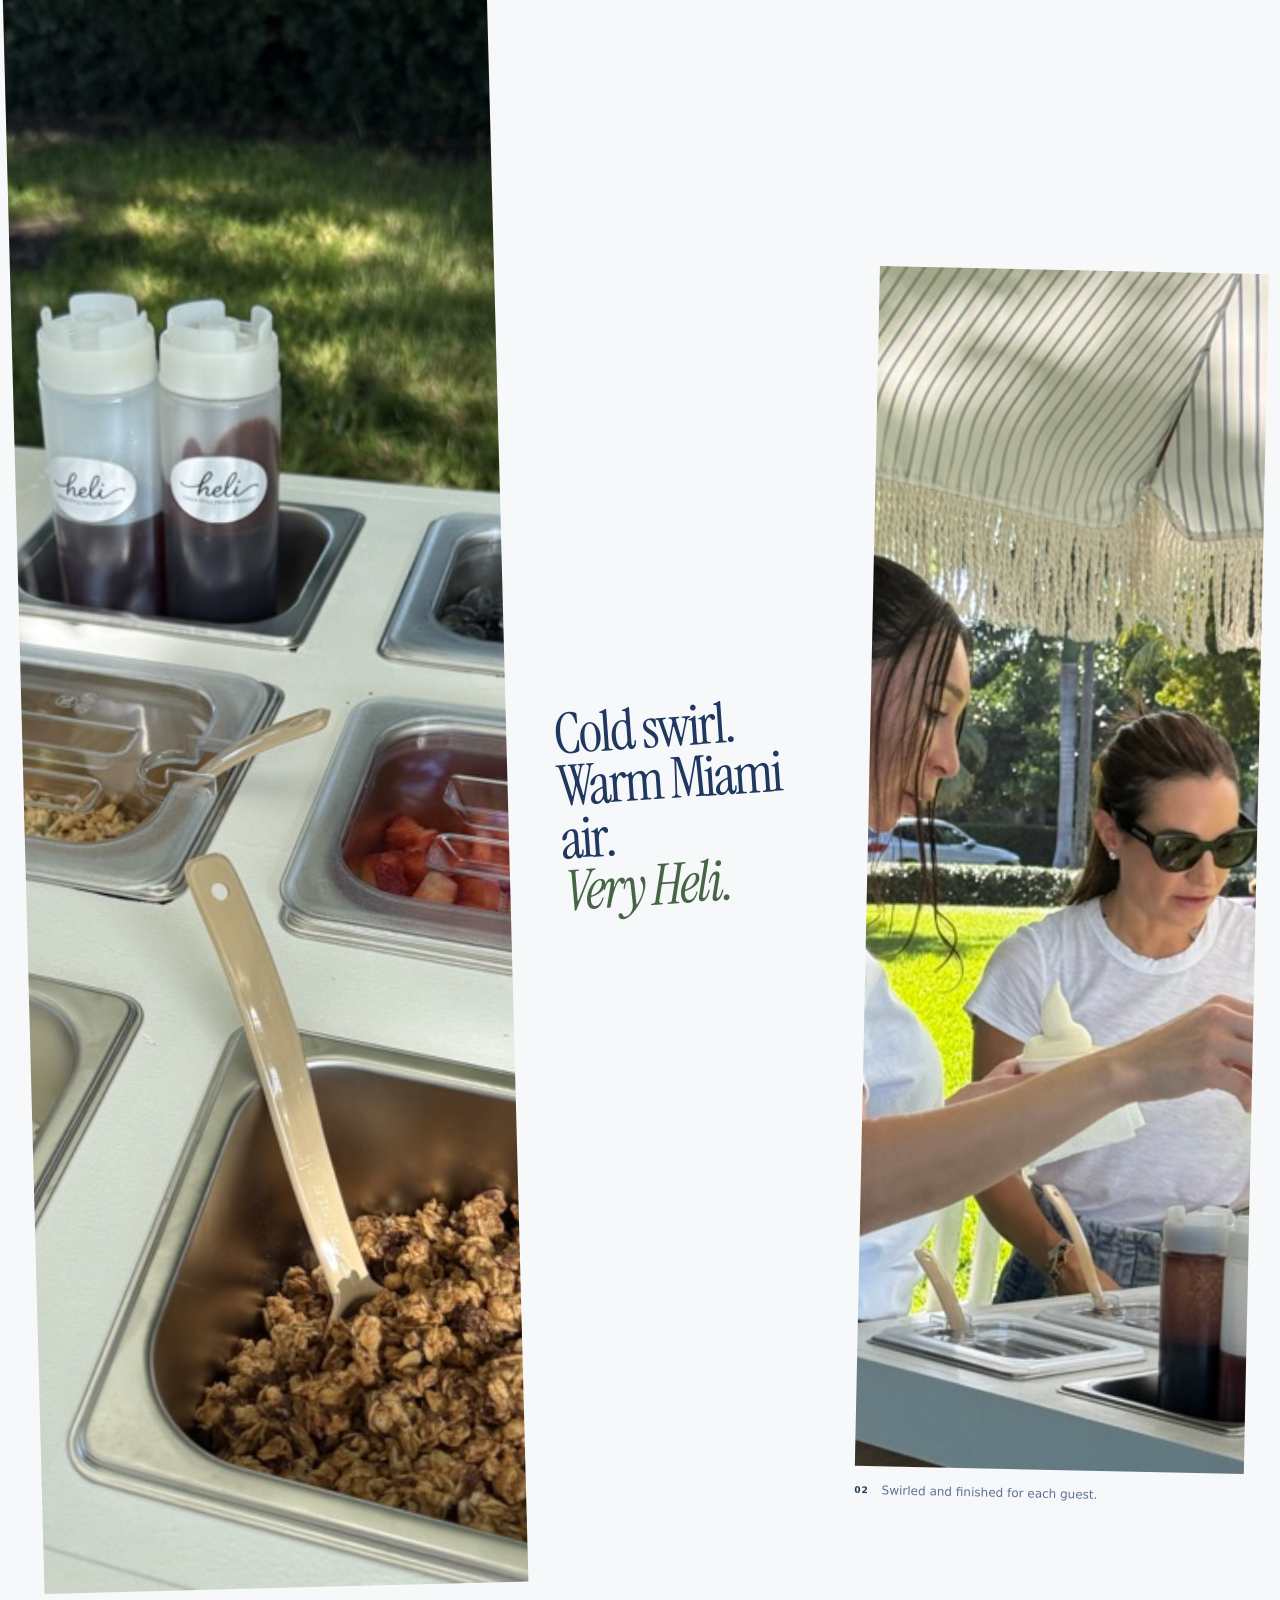
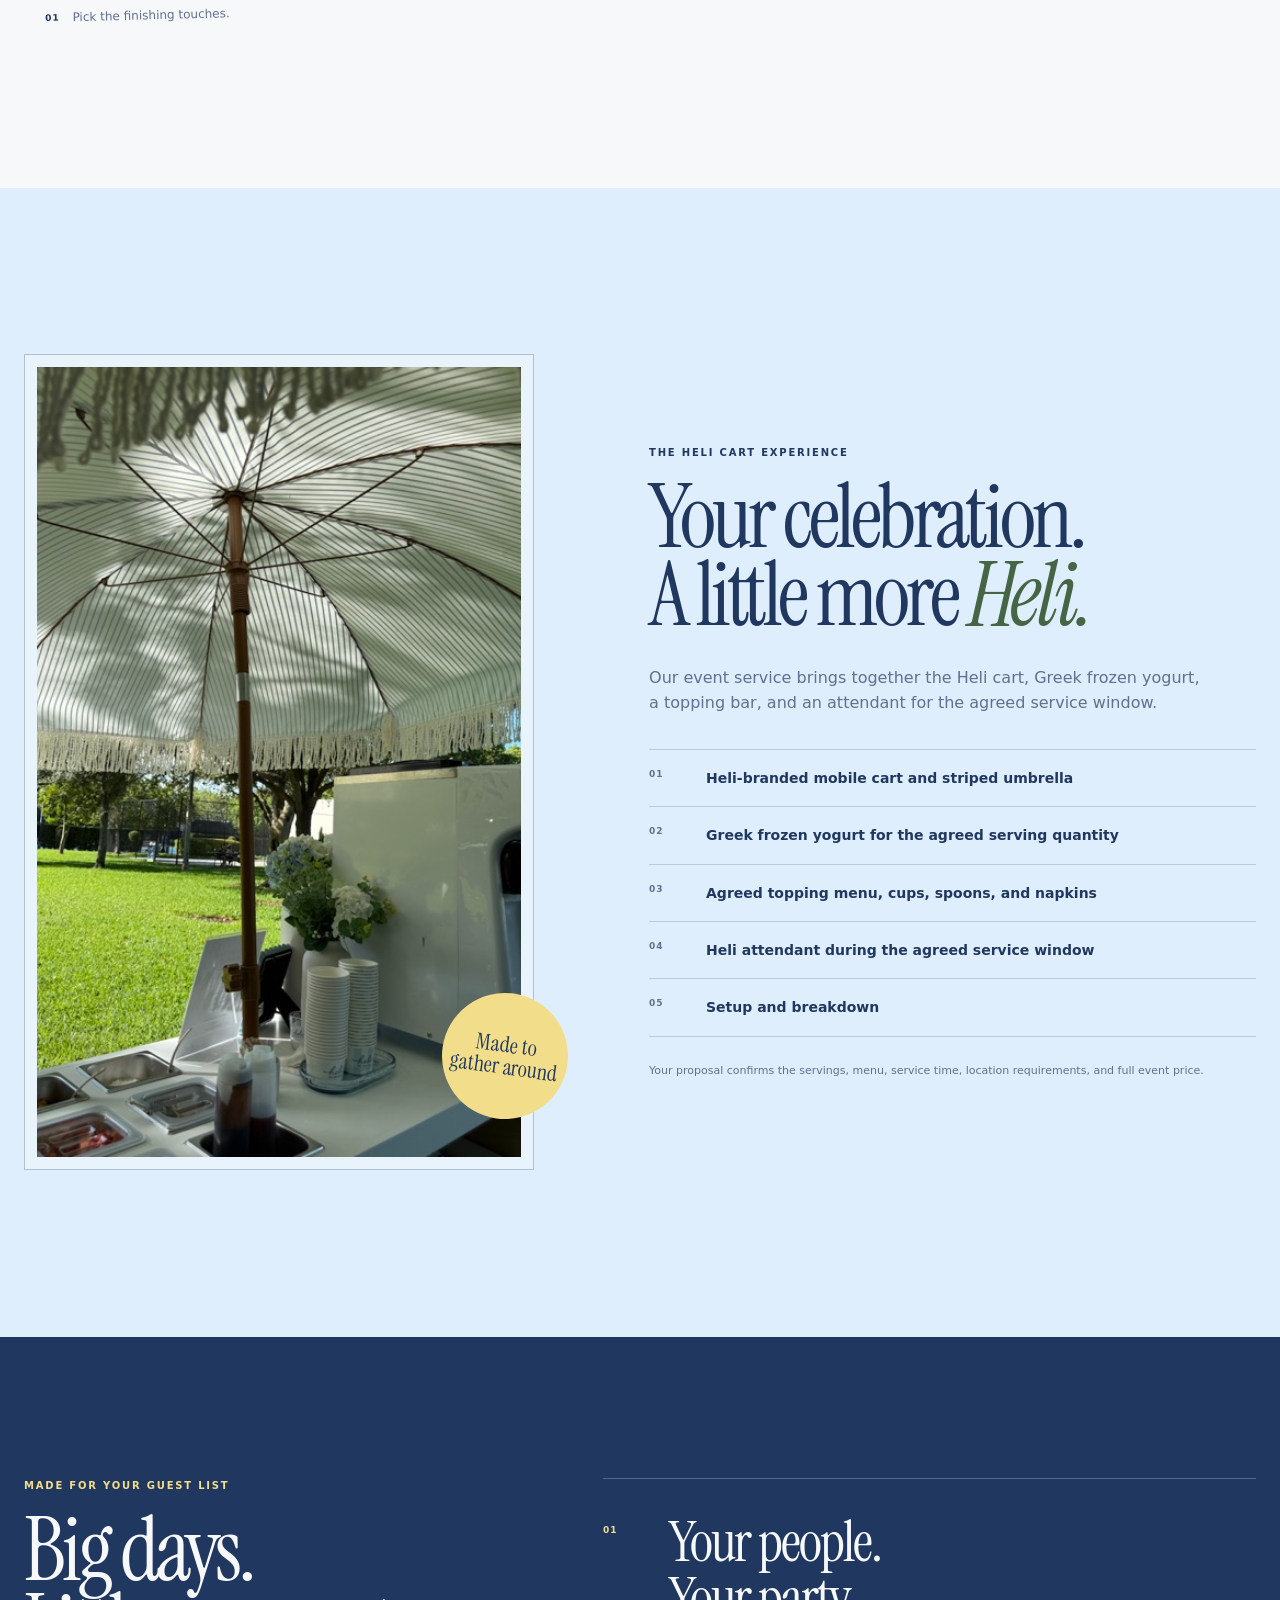
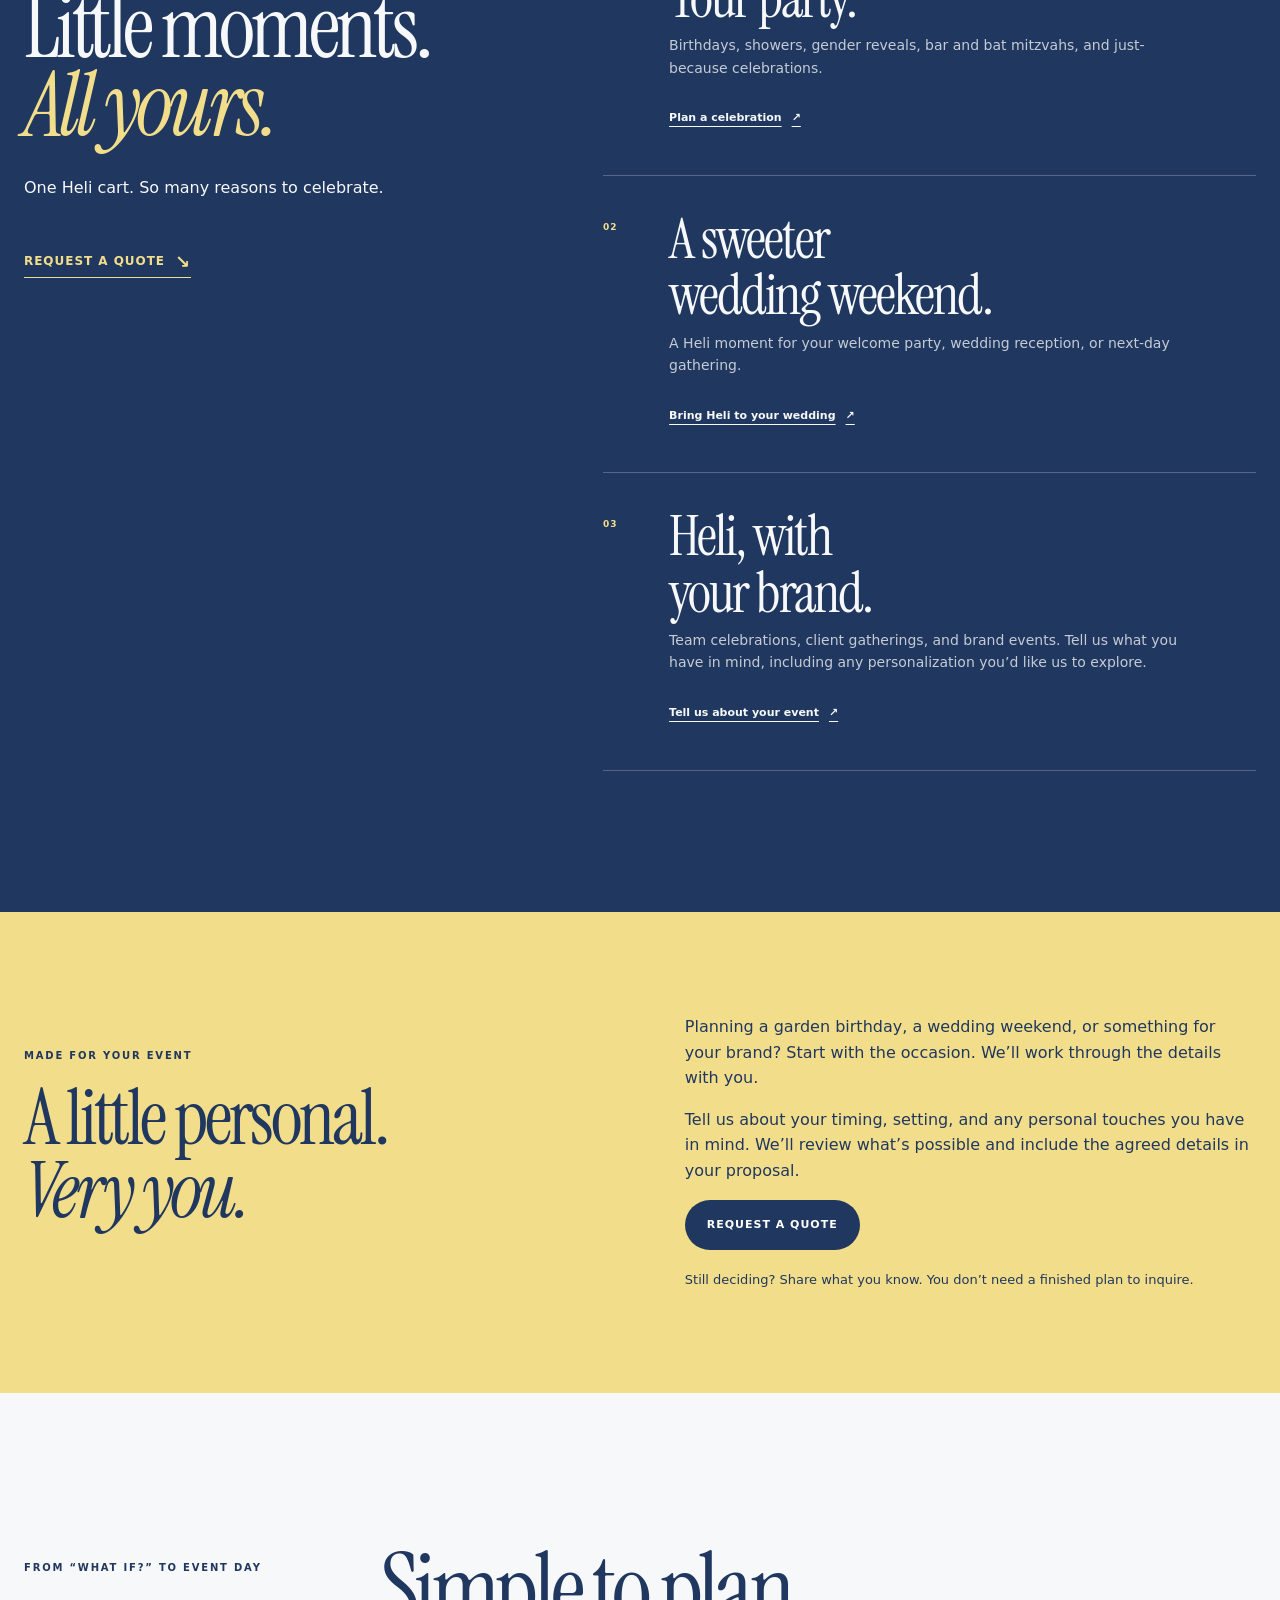
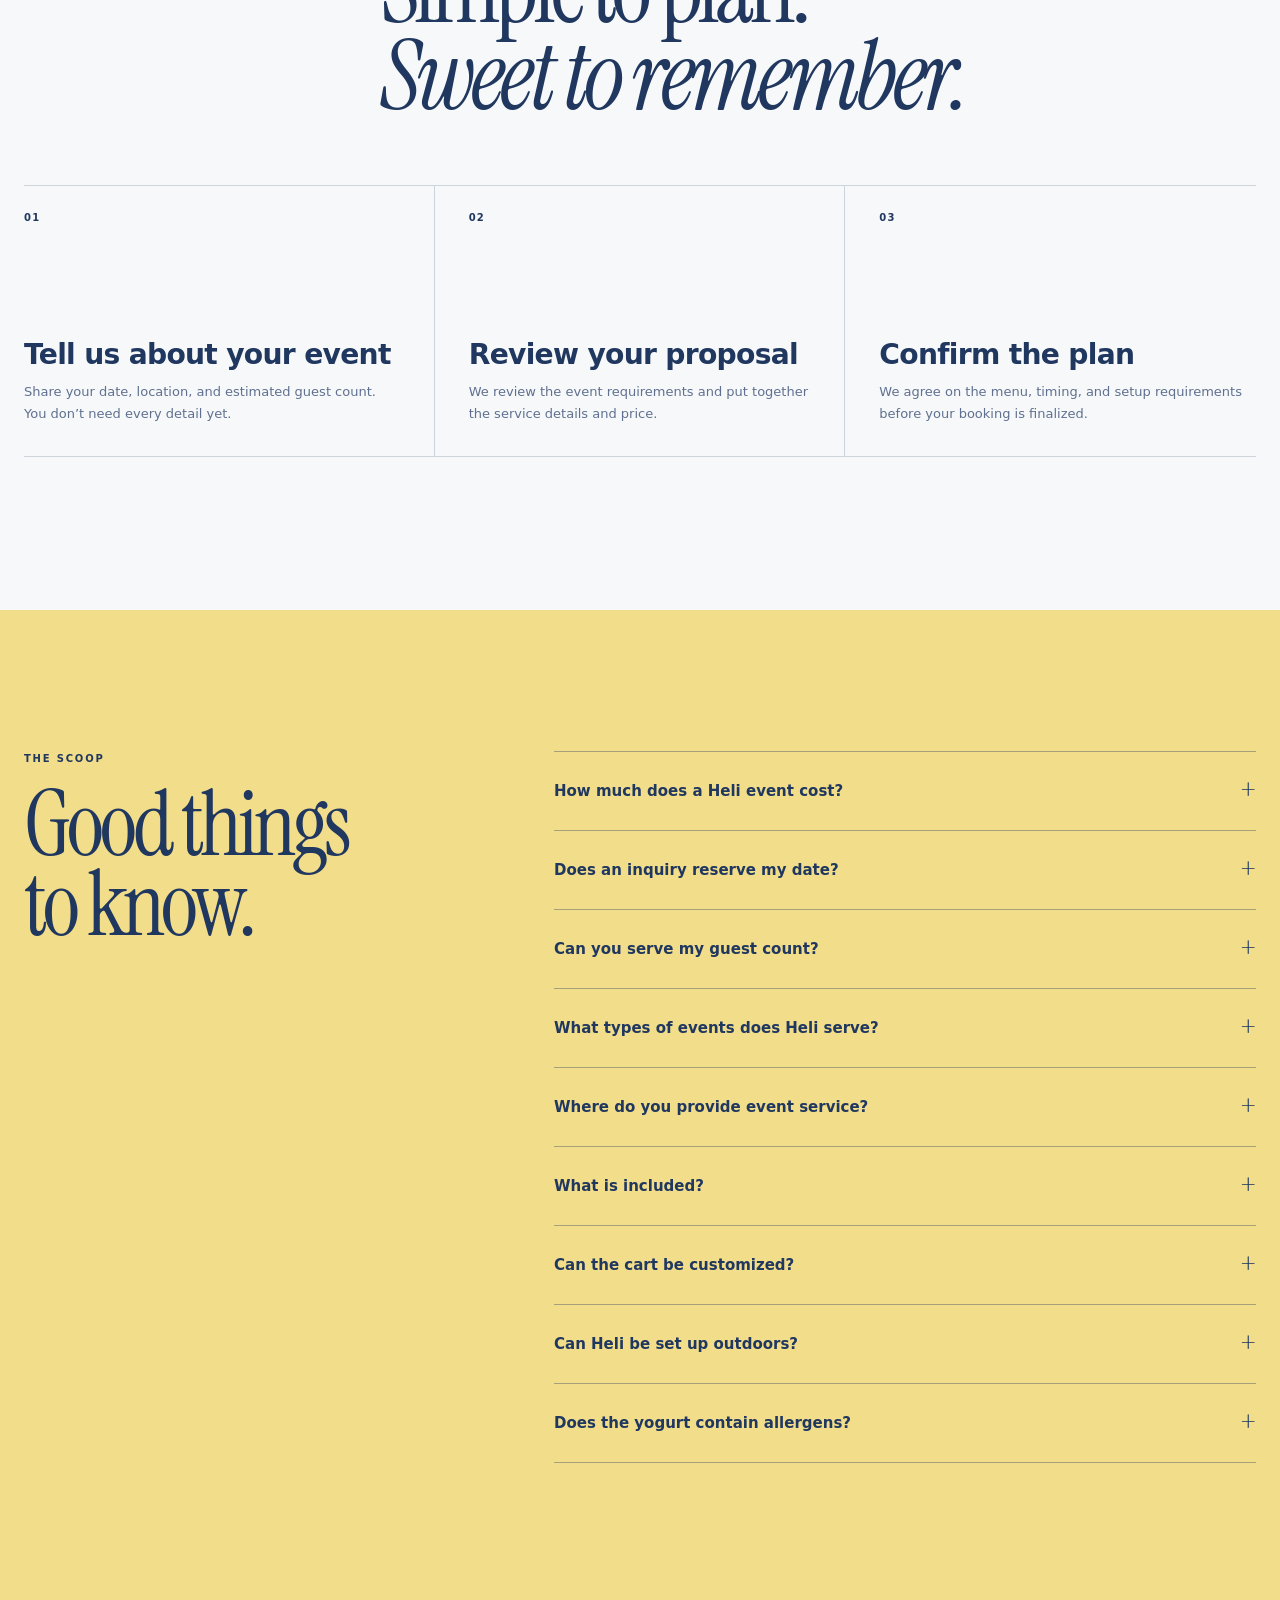
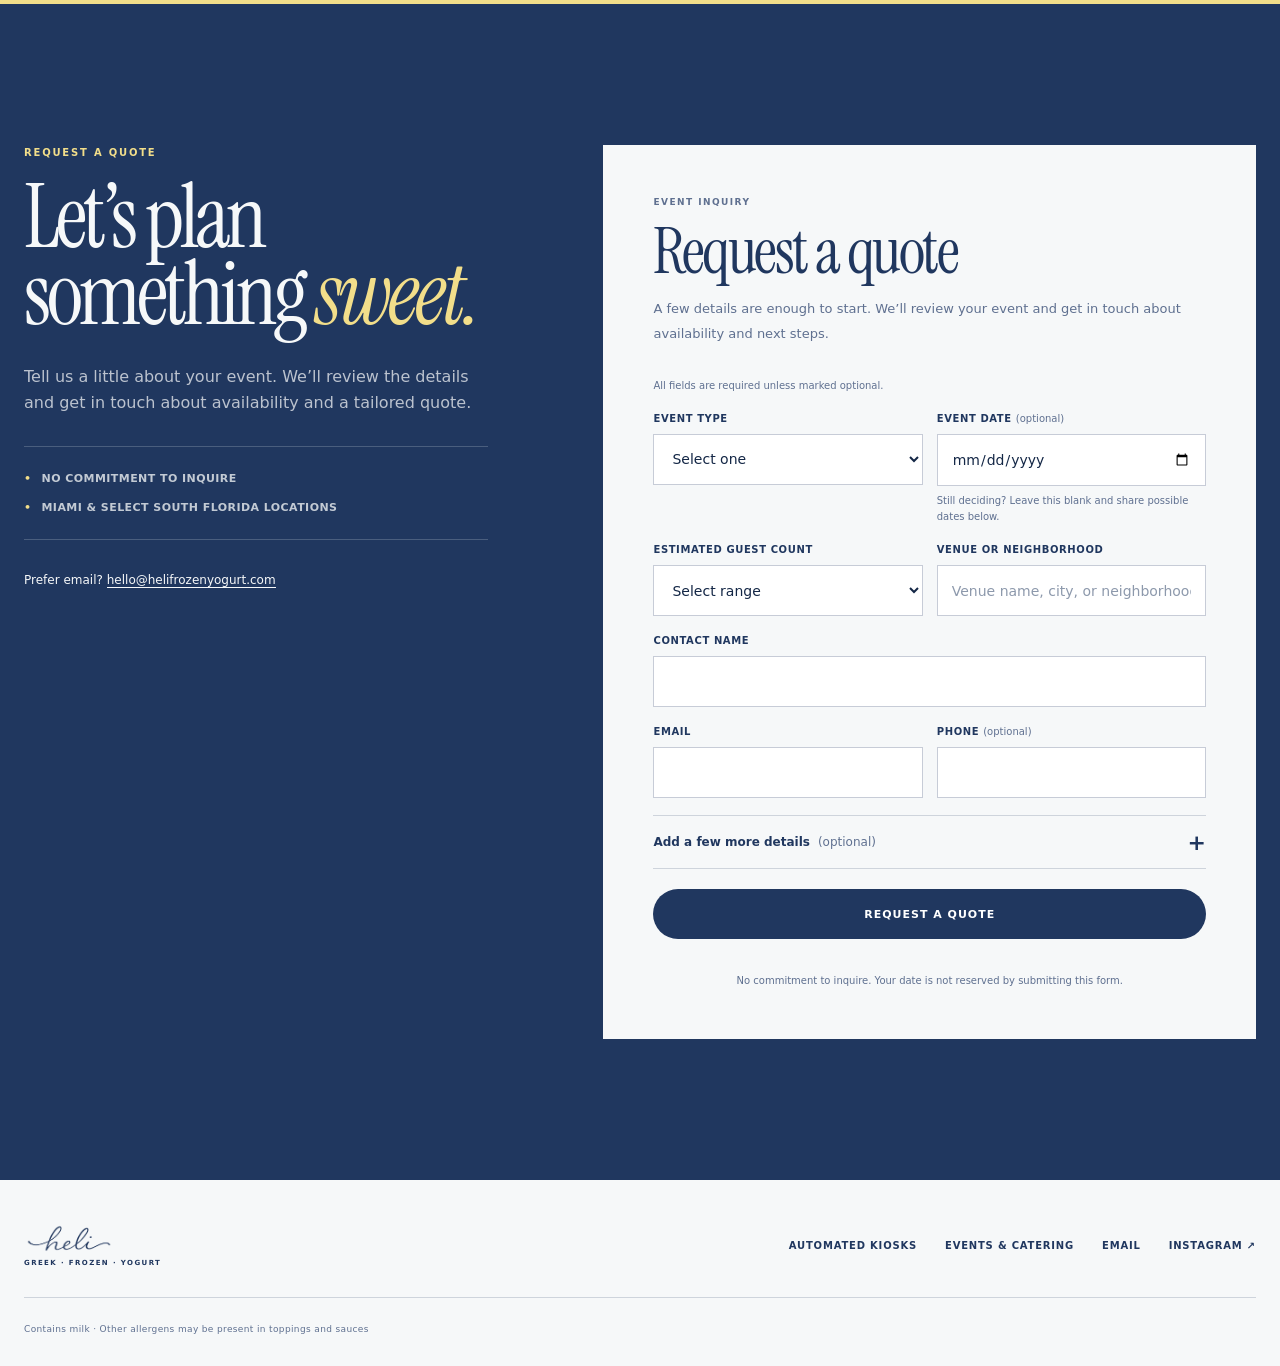
==== commit 9d344c9b: "Fix Events mobile navigation, typography and form readability" ====
--- a/events/index.html
+++ b/events/index.html
@@ -27,7 +27,7 @@
   <link rel="preconnect" href="https://fonts.gstatic.com" crossorigin />
   <link href="https://fonts.googleapis.com/css2?family=DM+Sans:wght@400;500;600;700&amp;family=Instrument+Serif:ital@0;1&amp;display=swap" rel="stylesheet" />
   <link rel="preload" as="image" href="assets/heli-event-cart-1600.jpg" imagesrcset="assets/heli-event-cart-900.jpg 675w, assets/heli-event-cart-1600.jpg 1200w" imagesizes="(max-width: 760px) calc(100vw - 40px), 48vw" fetchpriority="high" />
-  <link rel="stylesheet" href="styles.css" />
+  <link rel="stylesheet" href="styles.css?v=20261110" />
 
   <script type="application/ld+json">
   {
@@ -432,6 +432,6 @@
   </footer>
 
   <script src="analytics.js"></script>
-  <script src="script.js"></script>
+  <script src="script.js?v=20261110"></script>
 </body>
 </html>
--- a/events/styles.css
+++ b/events/styles.css
@@ -29,7 +29,6 @@
   text-rendering: optimizeLegibility;
 }
 
-body,
 button,
 input,
 select,
@@ -1302,3 +1301,11 @@
 @media (max-width:1040px) and (min-width:821px) { .nav-links { gap:13px; font-size:9px; } .nav-cta { padding-inline:16px; } }
 @media (max-width:820px) { .process-list { grid-template-columns:1fr; } .process-list li,.process-list li:nth-child(3) { min-height:190px; padding:24px 0; border-right:0; border-bottom:1px solid var(--line); } .process-list li:nth-child(2) { border-right:0; border-bottom:1px solid var(--line); } .process-list li:last-child { border-bottom:0; } }
 @media (max-width:560px) { .hero-planning-note { margin-top:22px; } .occasion-list h3 { font-size:42px; } .occasion-list article { padding-block:28px; } .nav-cta { padding-inline:11px; font-size:8px; } .hero-photo figcaption { right:0; } }
+
+/* Keep mobile form text legible and avoid focus zoom in iOS Safari. */
+@media (max-width: 560px) {
+  .lead-form input,
+  .lead-form select,
+  .lead-form textarea { font-size: 16px; }
+  .nav-toggle { flex-shrink: 0; }
+}
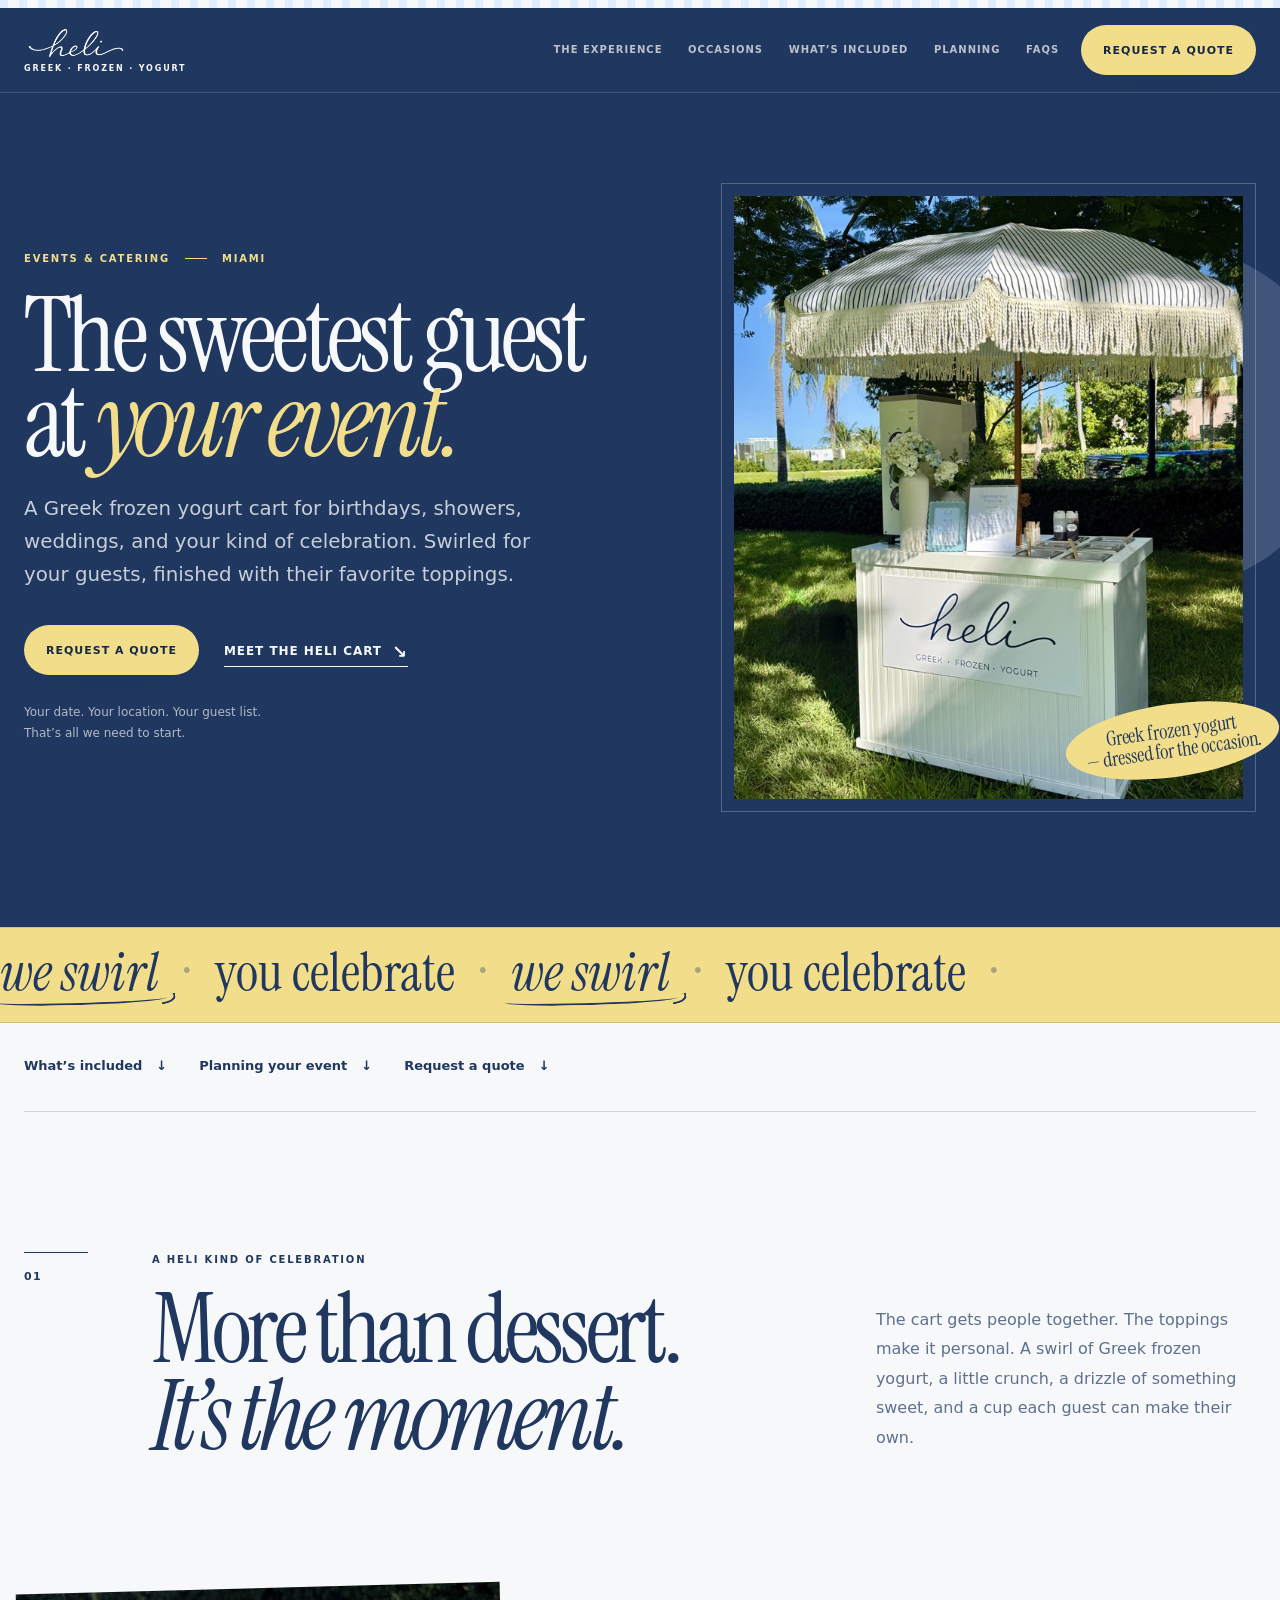
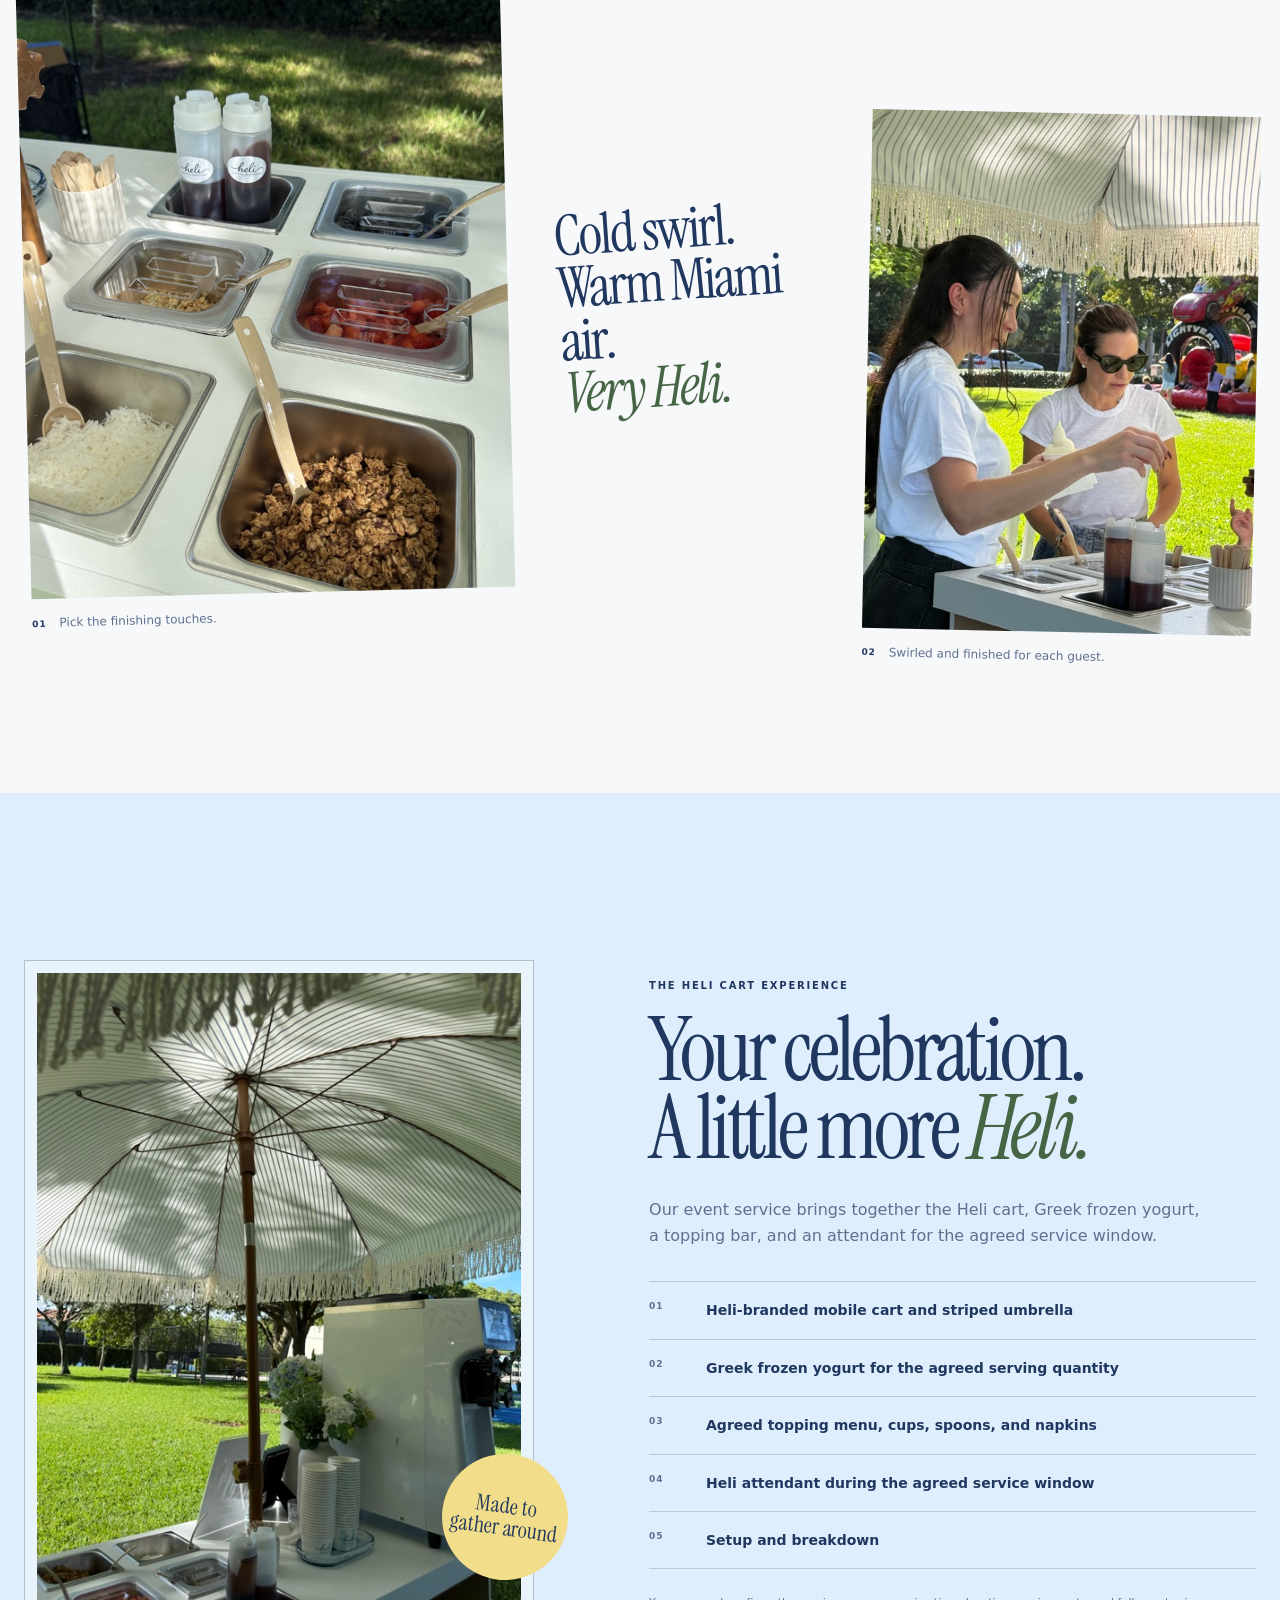
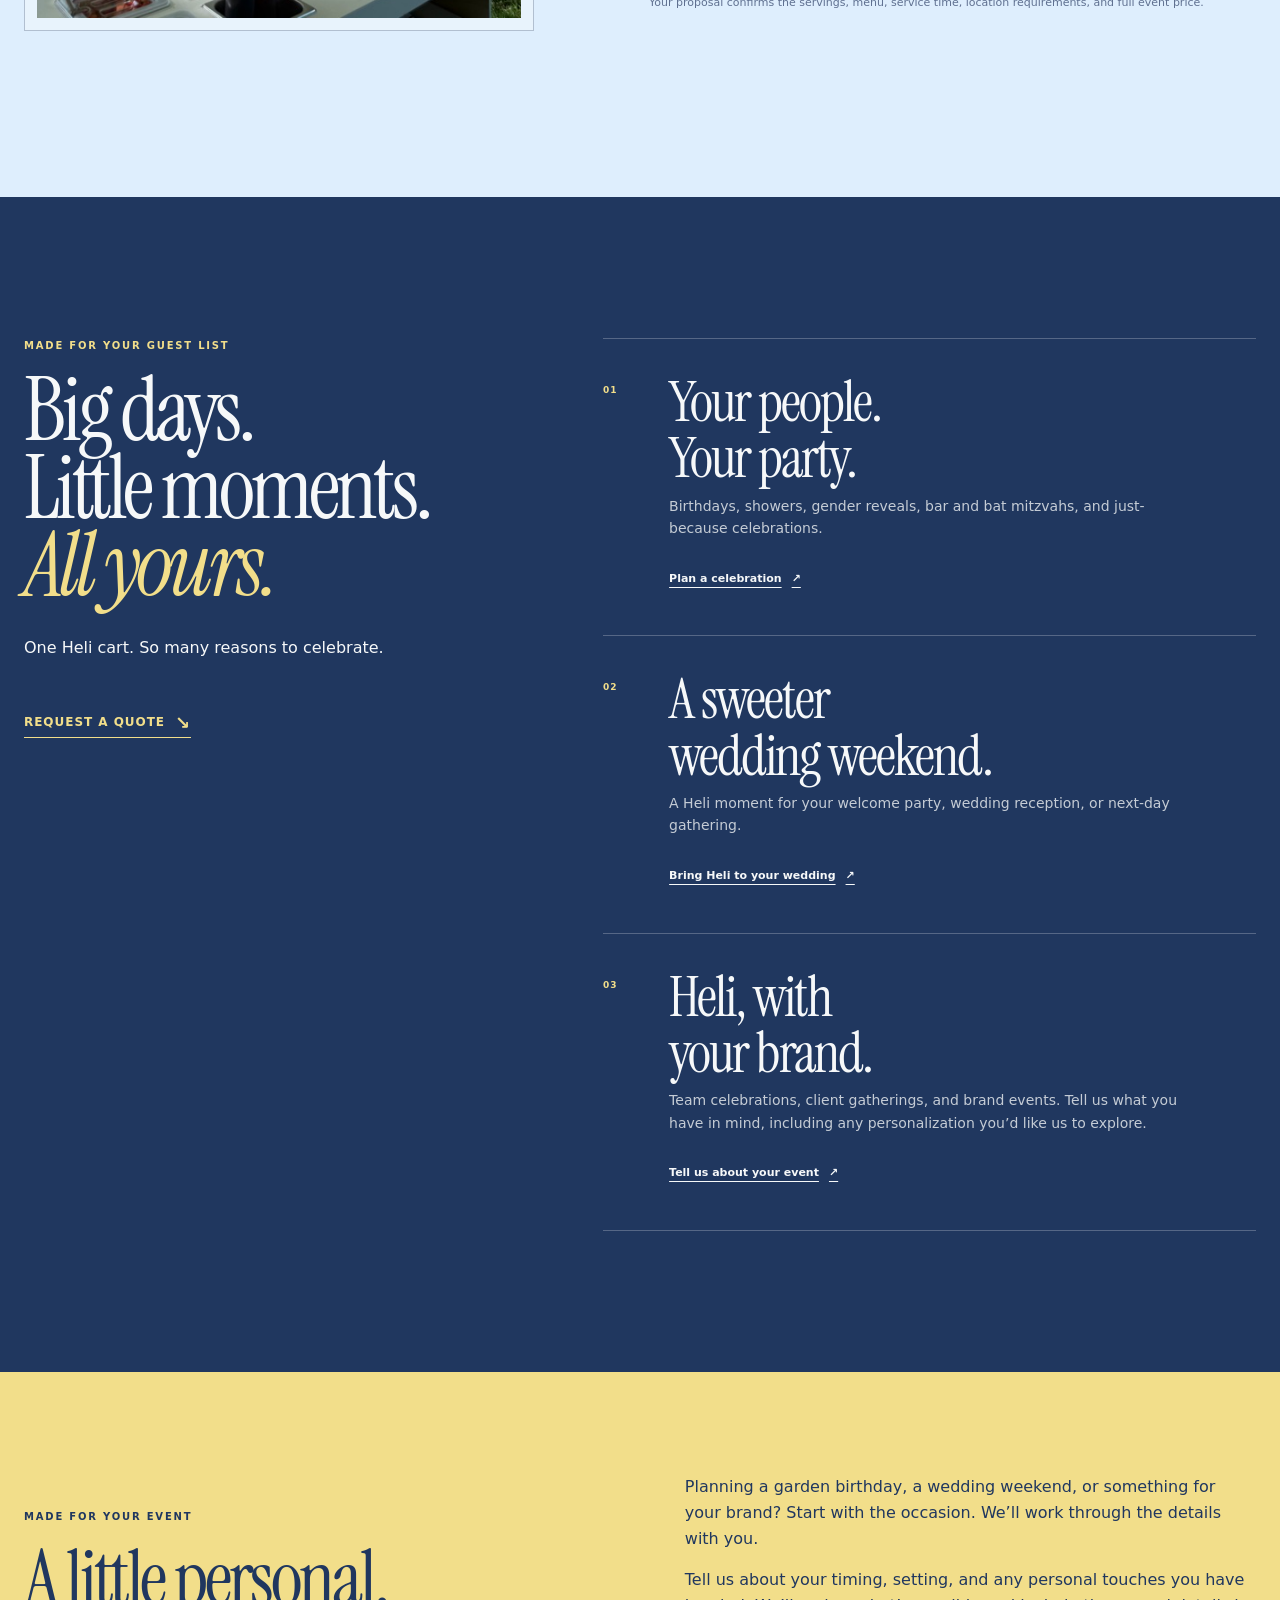
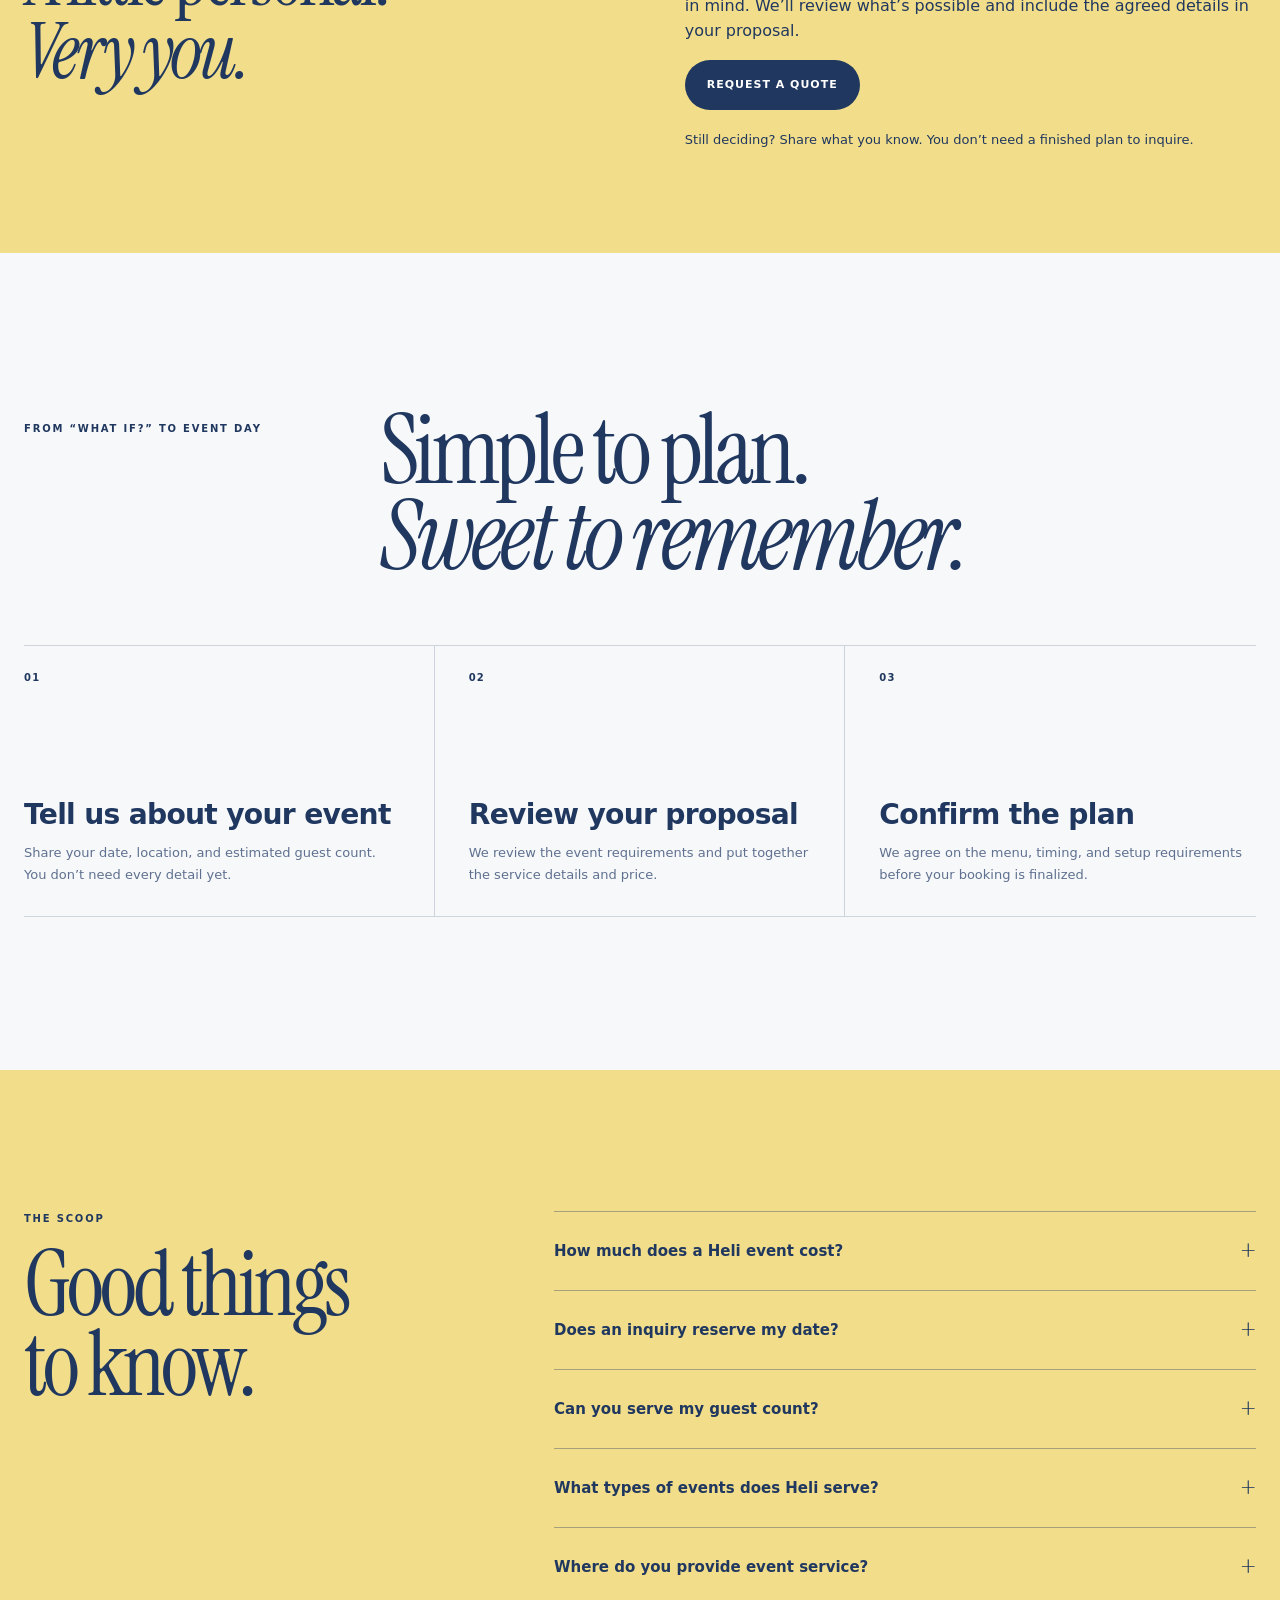
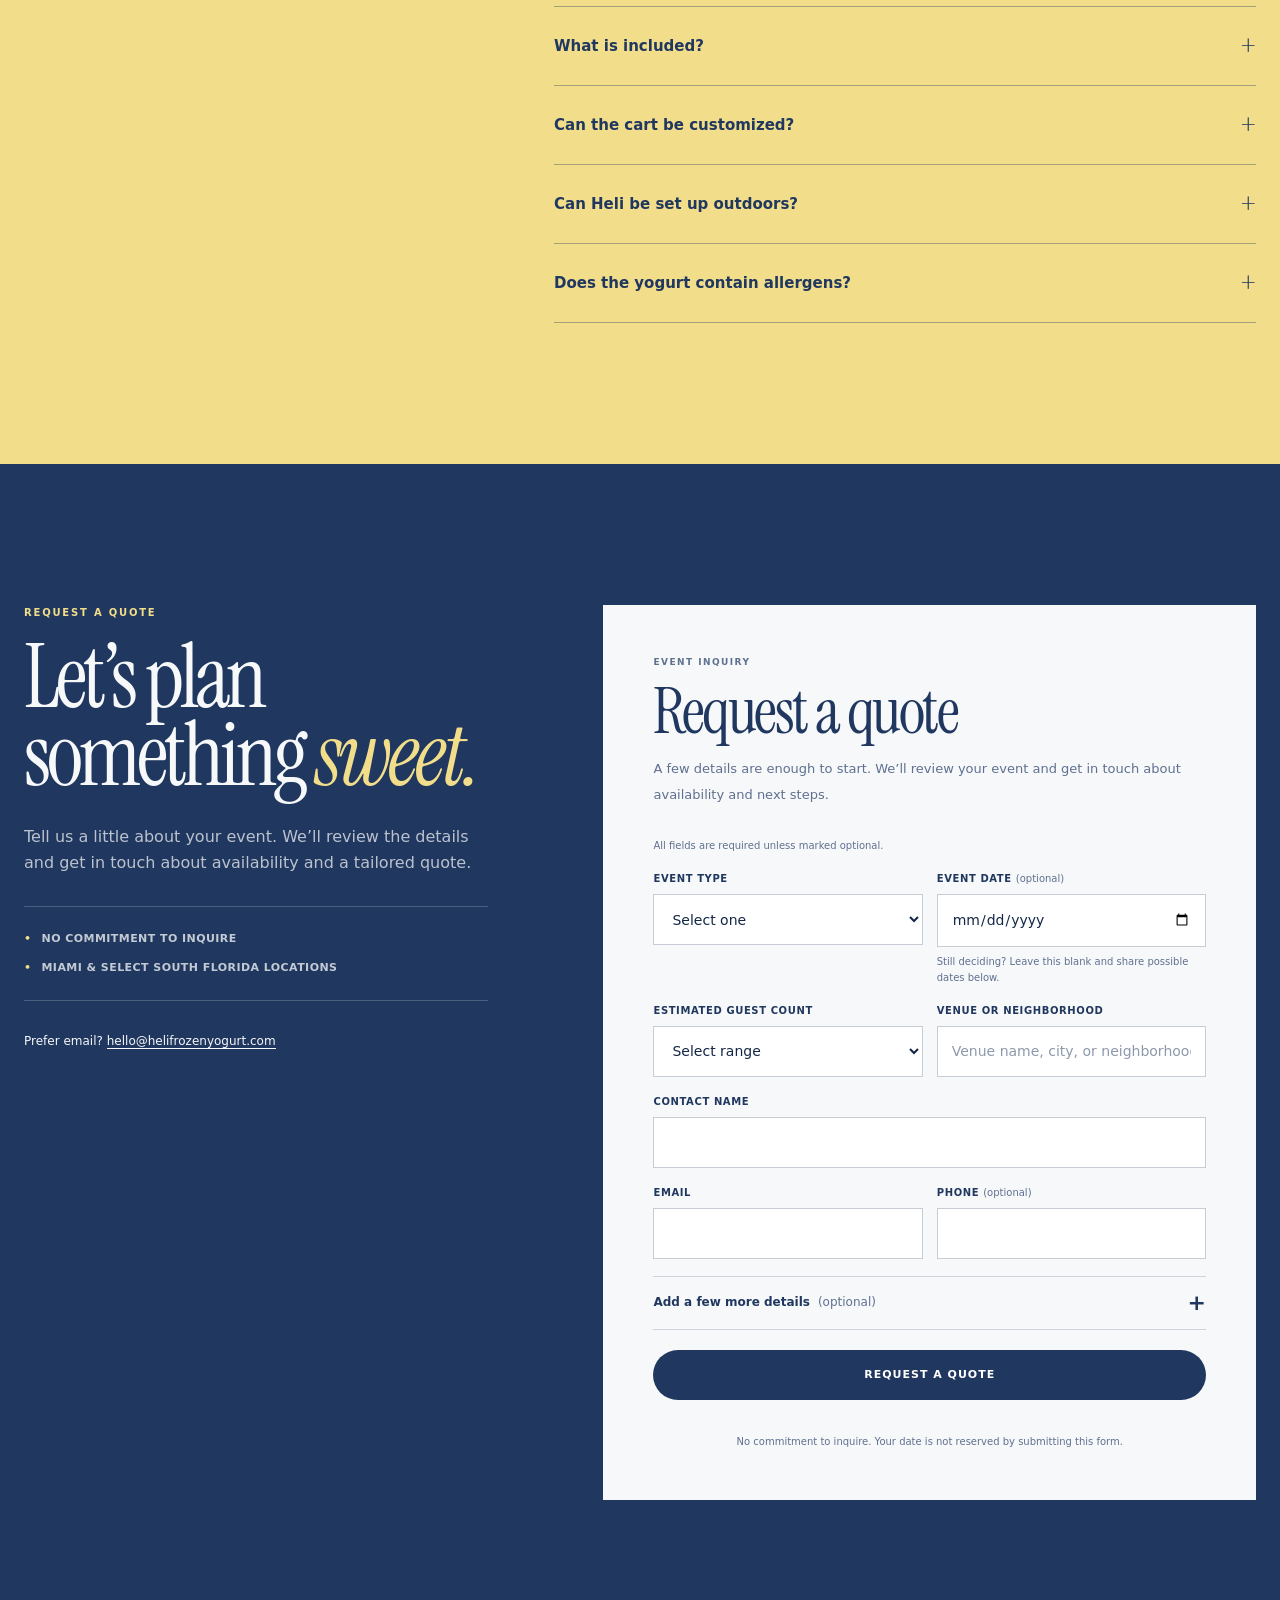
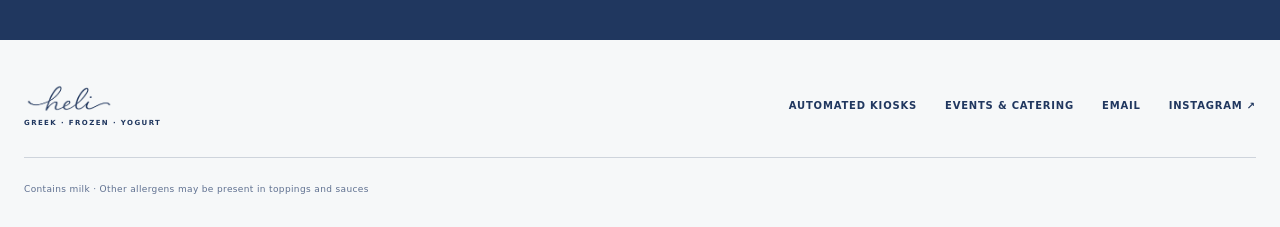
==== commit 830004de: "Fix Events image proportions across mobile and desktop" ====
--- a/events/index.html
+++ b/events/index.html
@@ -27,7 +27,7 @@
   <link rel="preconnect" href="https://fonts.gstatic.com" crossorigin />
   <link href="https://fonts.googleapis.com/css2?family=DM+Sans:wght@400;500;600;700&amp;family=Instrument+Serif:ital@0;1&amp;display=swap" rel="stylesheet" />
   <link rel="preload" as="image" href="assets/heli-event-cart-1600.jpg" imagesrcset="assets/heli-event-cart-900.jpg 675w, assets/heli-event-cart-1600.jpg 1200w" imagesizes="(max-width: 760px) calc(100vw - 40px), 48vw" fetchpriority="high" />
-  <link rel="stylesheet" href="styles.css?v=20261110" />
+  <link rel="stylesheet" href="styles.css?v=20261110-images" />
 
   <script type="application/ld+json">
   {
--- a/events/styles.css
+++ b/events/styles.css
@@ -455,6 +455,7 @@
 
 .story-photo img {
   width: 100%;
+  height: auto;
   object-fit: cover;
 }
 
@@ -583,6 +584,7 @@
 
 .included-photo img {
   width: 100%;
+  height: auto;
   max-height: 790px;
   aspect-ratio: 3 / 4;
   object-fit: cover;
@@ -1144,7 +1146,7 @@
   h1 { max-width: 700px; font-size: clamp(69px, 15.4vw, 110px); }
   .hero-copy { max-width: 620px; }
   .hero-photo { width: min(85%, 560px); margin: 0 auto; }
-  .hero-photo img { height: auto; min-height: 0; aspect-ratio: 3 / 4; }
+  .hero-photo img { height: auto; min-height: 0; aspect-ratio: 4 / 5; object-position: center 60%; }
   .hero-photo figcaption { right: -28px; }
   .intro-grid {
     grid-template-columns: 45px 1fr;
@@ -1194,6 +1196,10 @@
   .hero-actions .text-link { align-self: flex-start; }
   .hero-photo { width: calc(100% - 18px); padding: 8px; }
   .hero-photo figcaption { right: -9px; bottom: 24px; font-size: 16px; }
+  /* Shorter, subject-aware crops for the stacked phone layout. */
+  .story-photo-toppings img { aspect-ratio: 1; object-position: center 65%; }
+  .story-photo-service img { aspect-ratio: 4 / 5; object-position: center 55%; }
+  .included-photo img { aspect-ratio: 1; object-position: center 68%; }
   .marquee-track { gap: 17px; }
   .intro-section { padding-top: 78px; }
   .intro-grid { grid-template-columns: 1fr; gap: 18px; }
@@ -1216,7 +1222,7 @@
   .occasion-list article { grid-template-columns: 38px 1fr; padding: 24px 0 26px; }
   .occasion-list h3 { font-size: clamp(40px, 13vw, 54px); }
   .included-photo { width: calc(100% - 18px); }
-  .photo-stamp { right: -15px; bottom: 28px; width: 108px; height: 108px; font-size: 19px; }
+  .photo-stamp { right: -9px; bottom: 20px; width: 88px; height: 88px; font-size: 16px; }
   .included-copy li { grid-template-columns: 34px 1fr; font-size: 13px; }
   .process-heading { margin-bottom: 42px; }
   .process-list { grid-template-columns: 1fr; }
